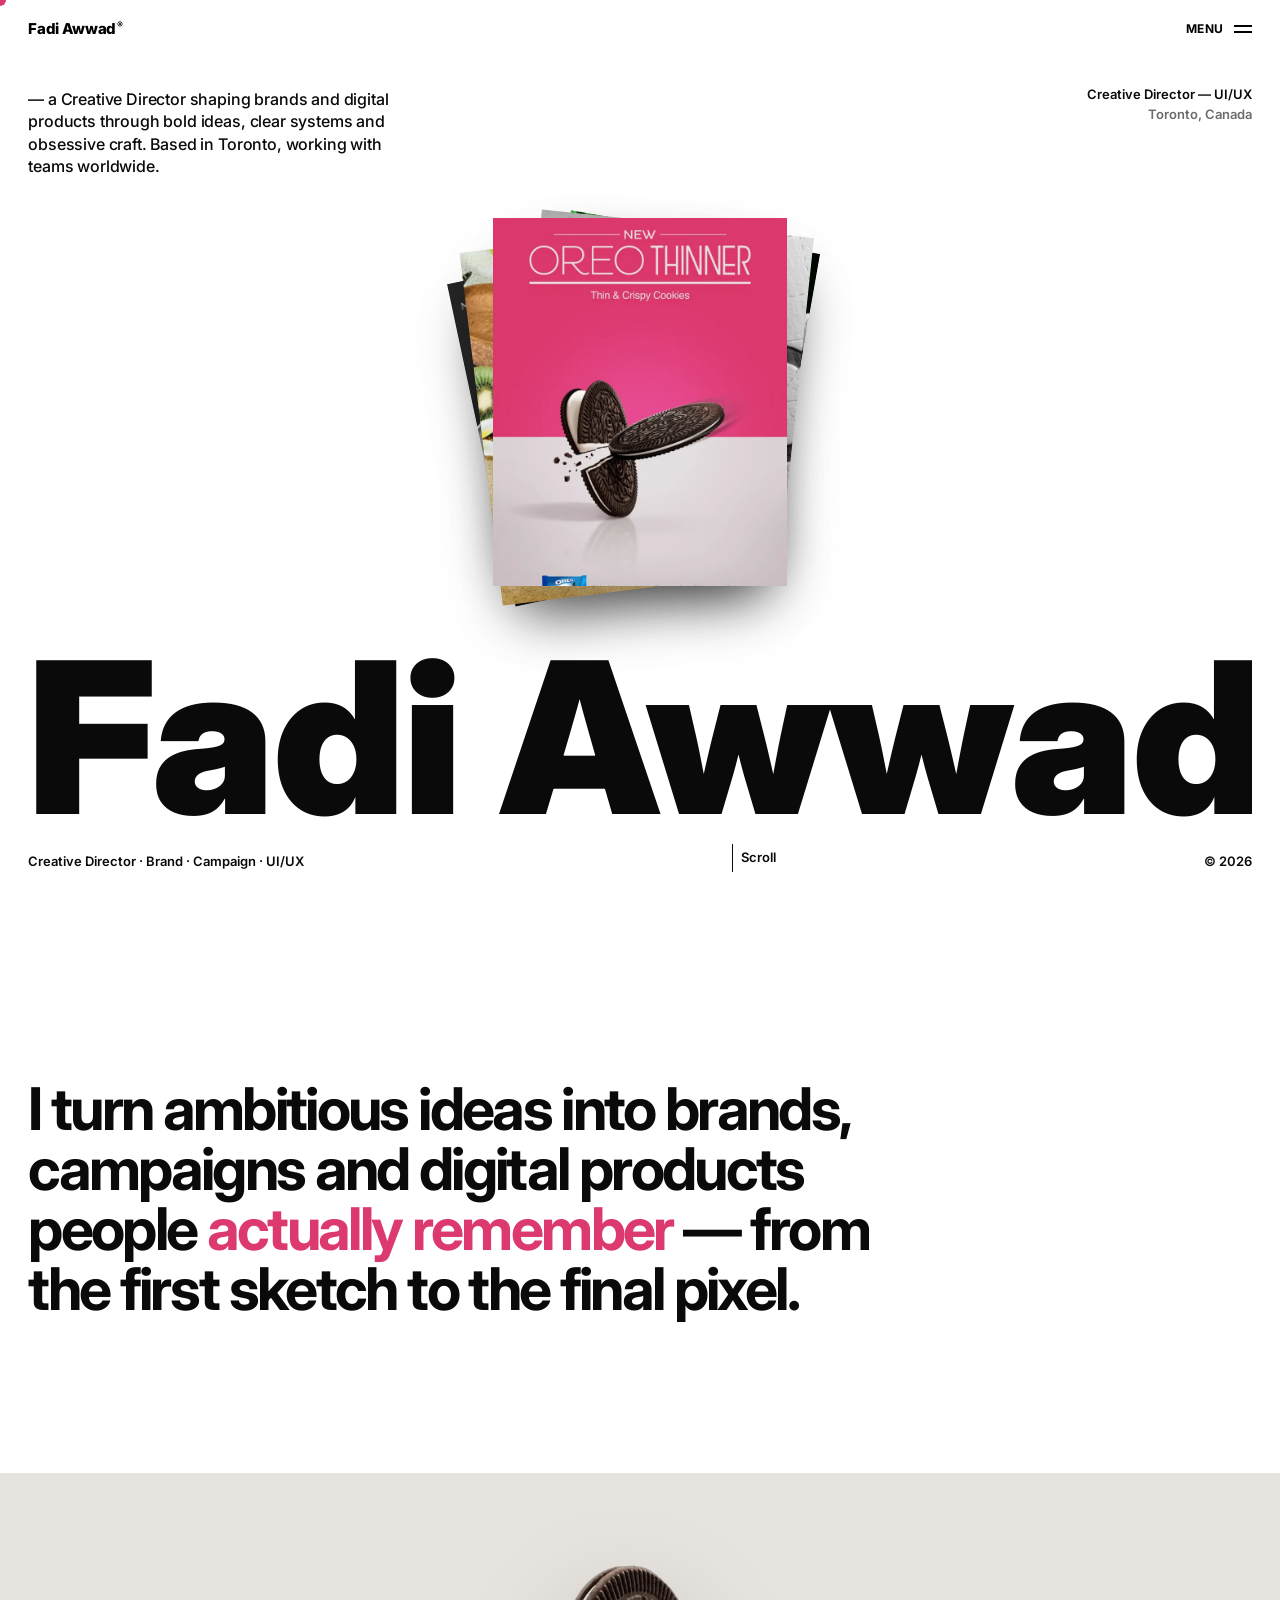
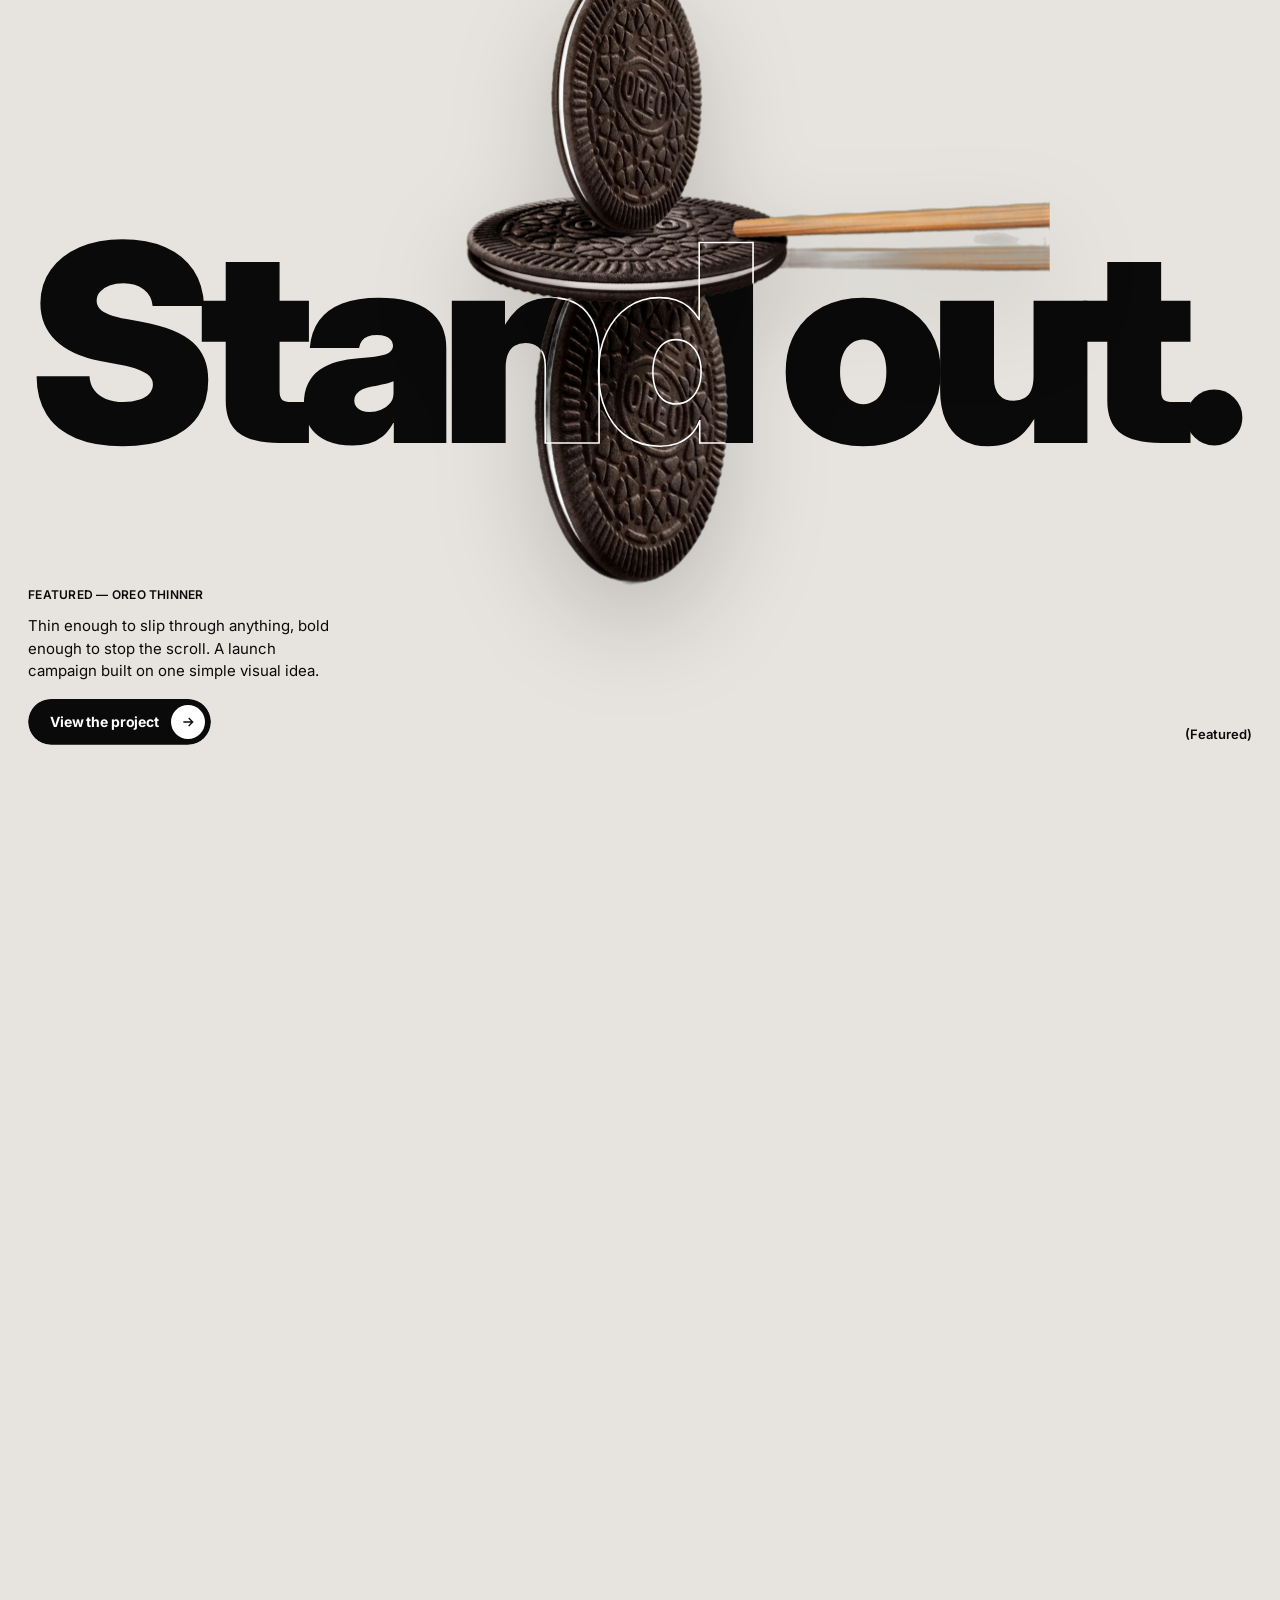
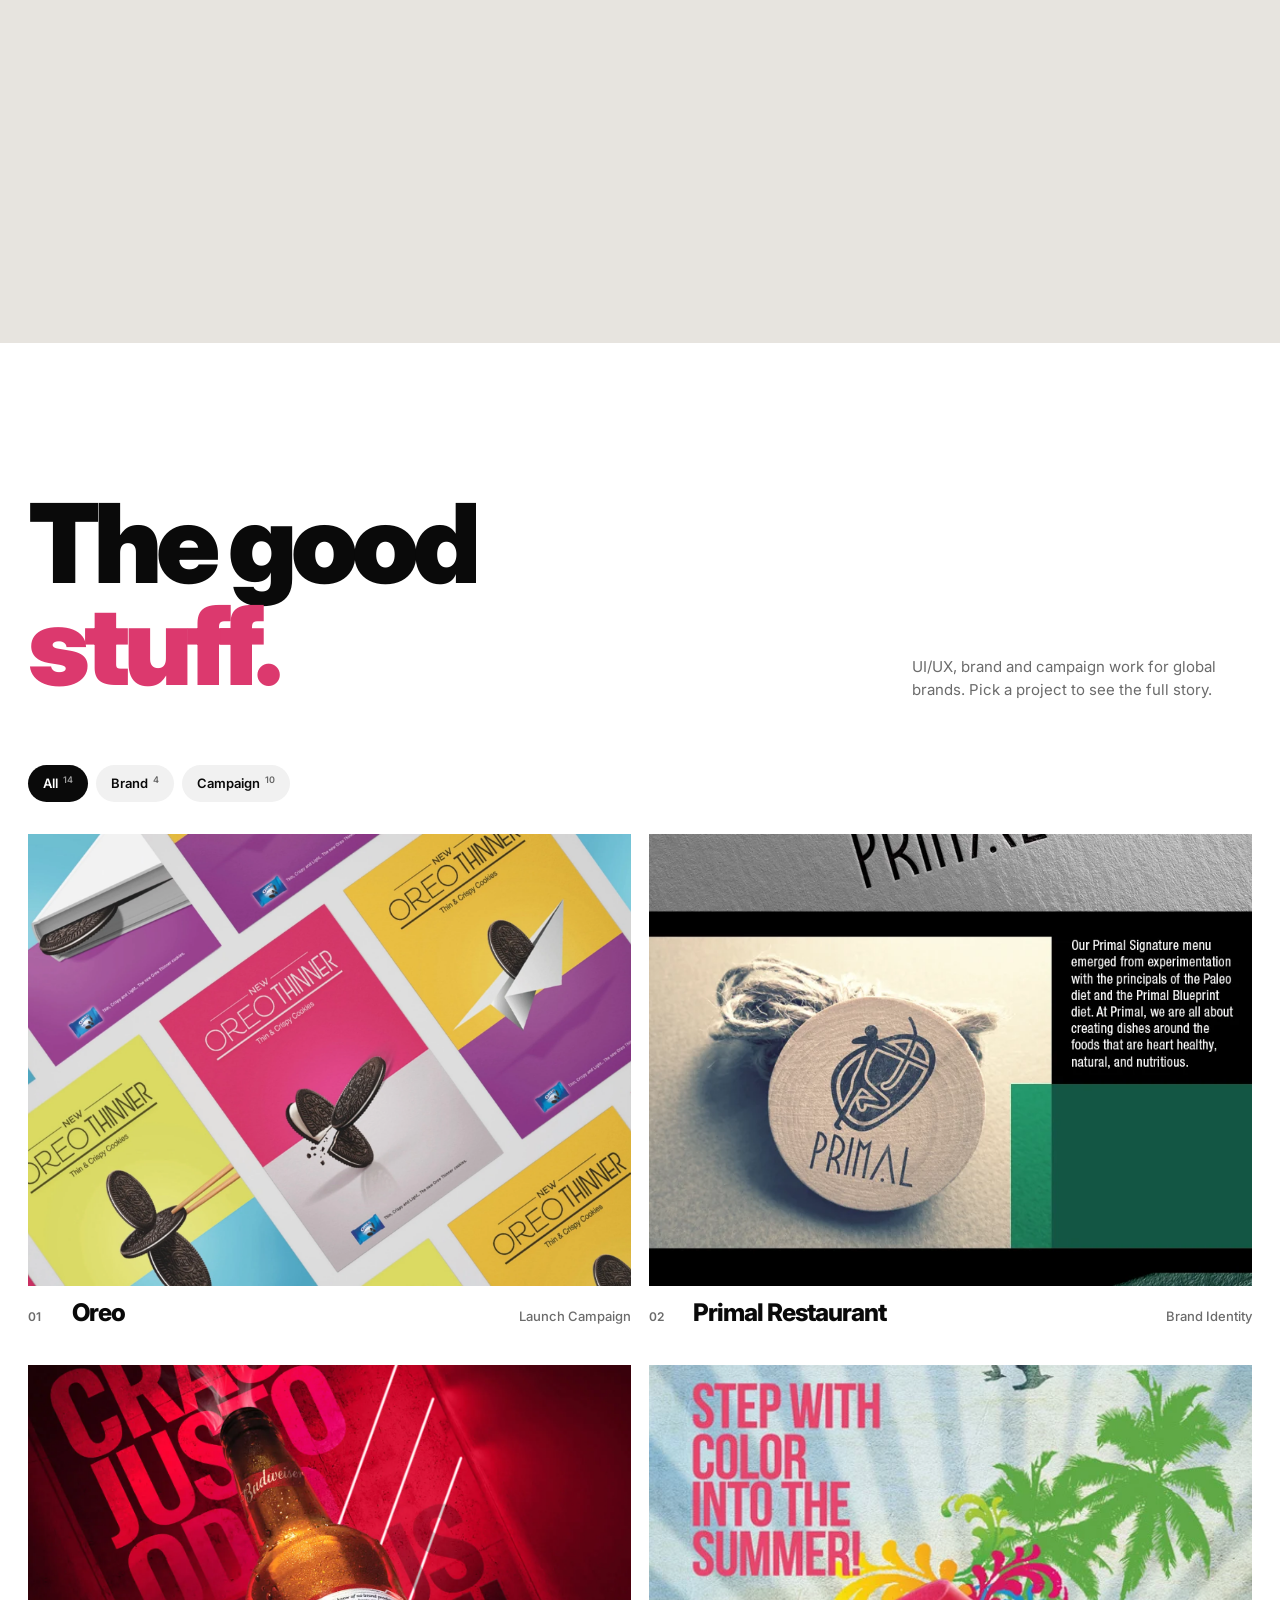
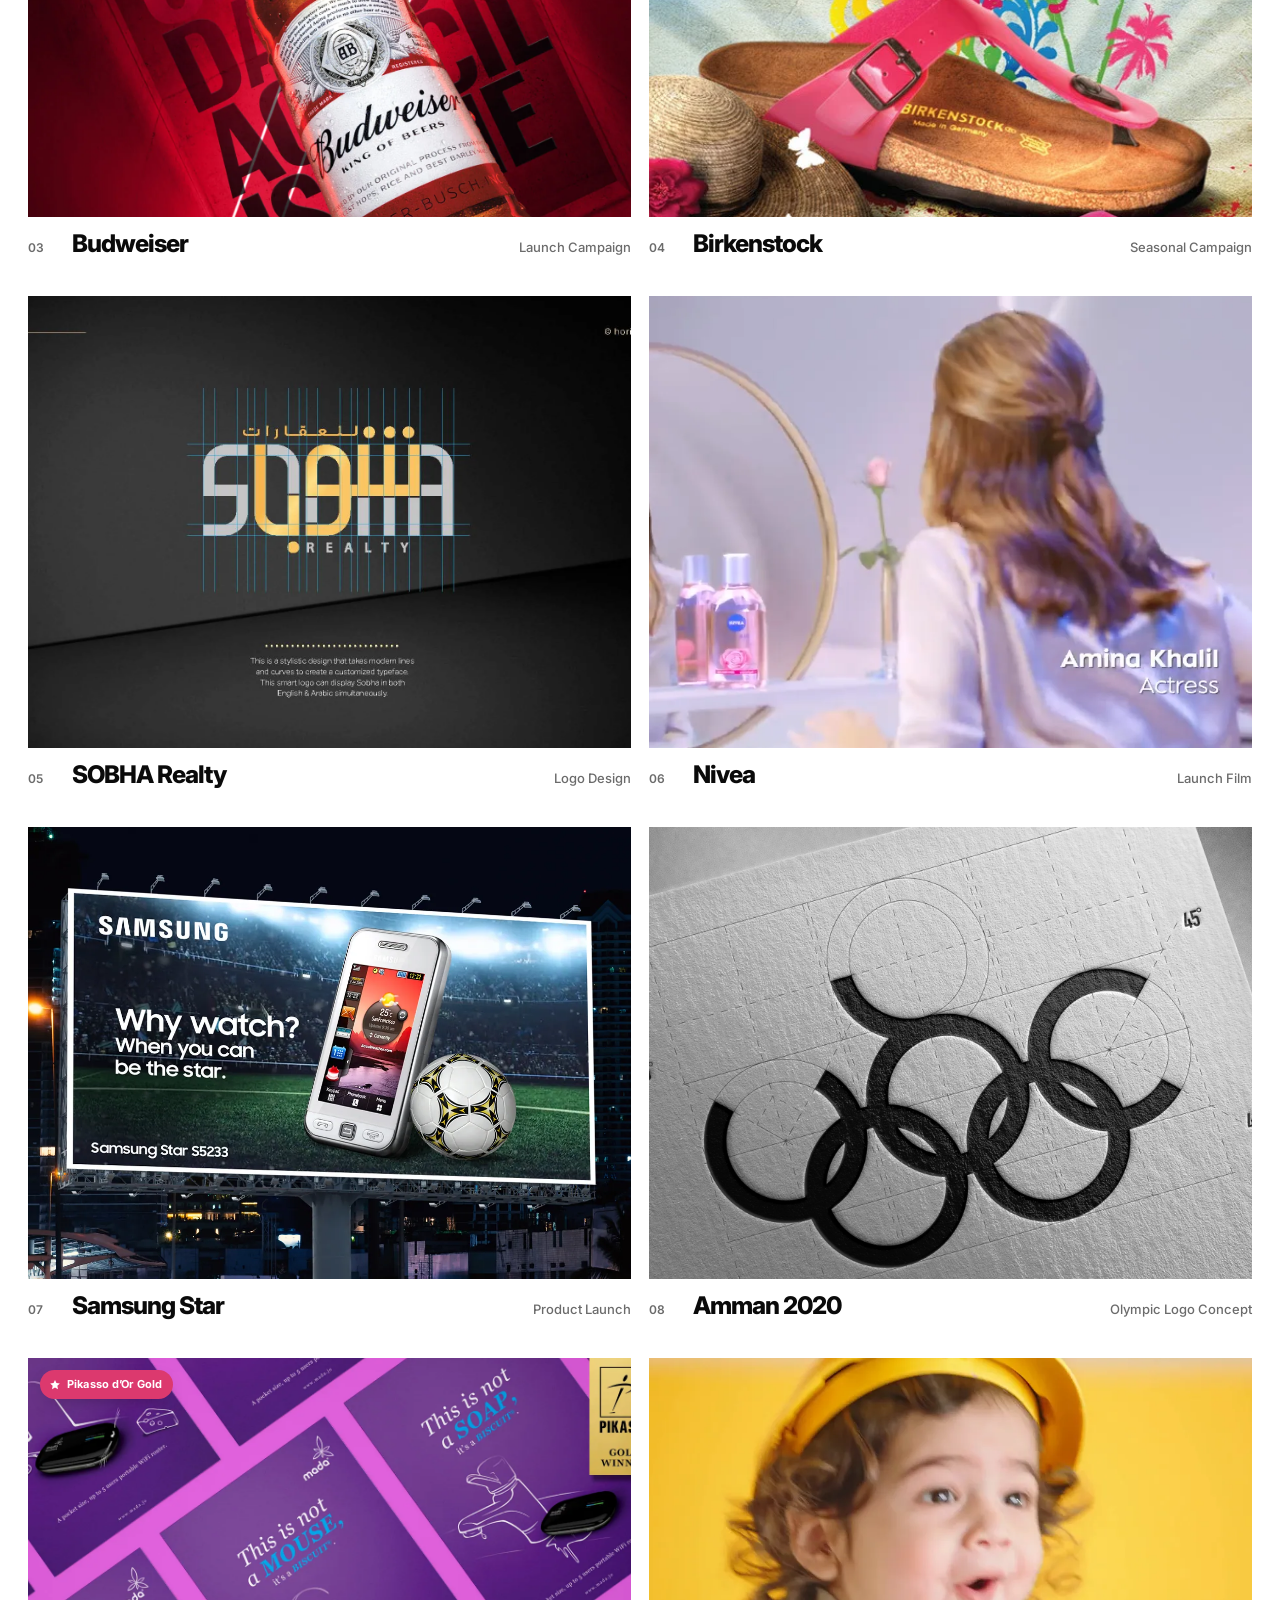
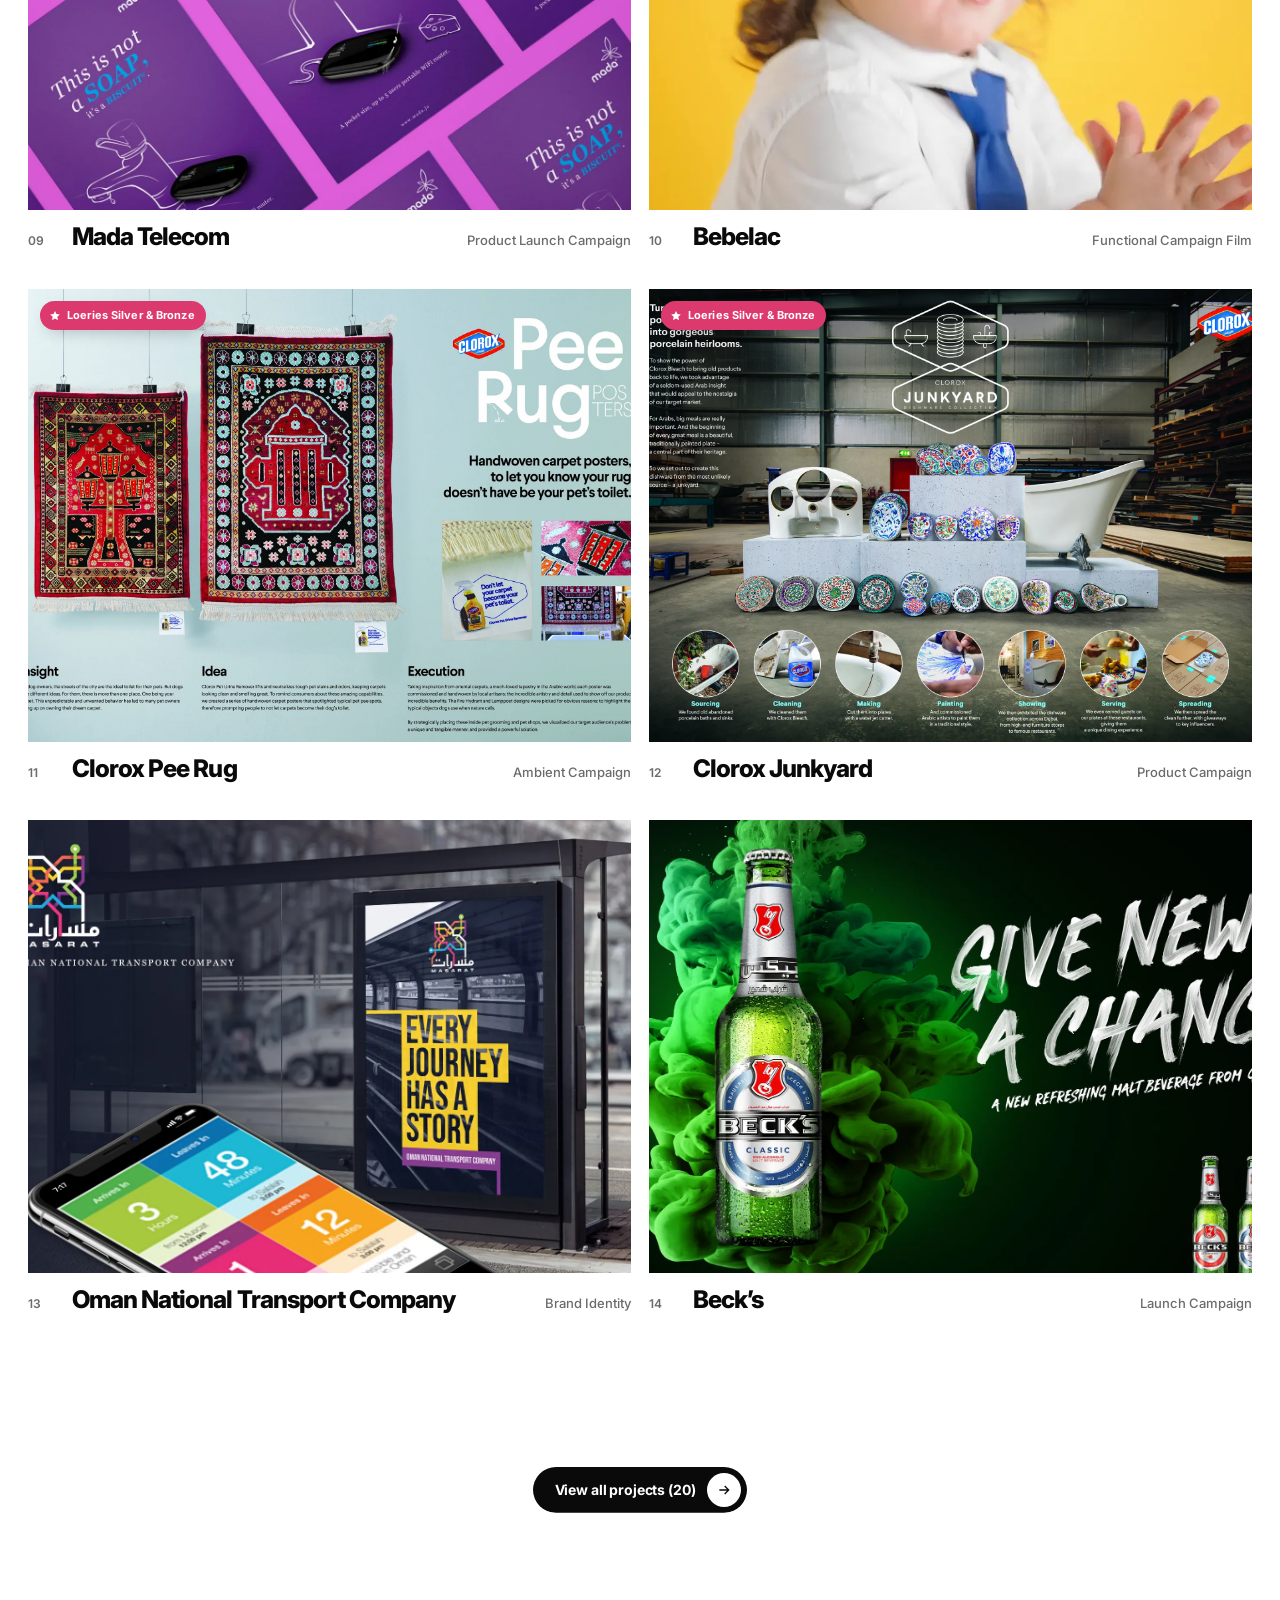
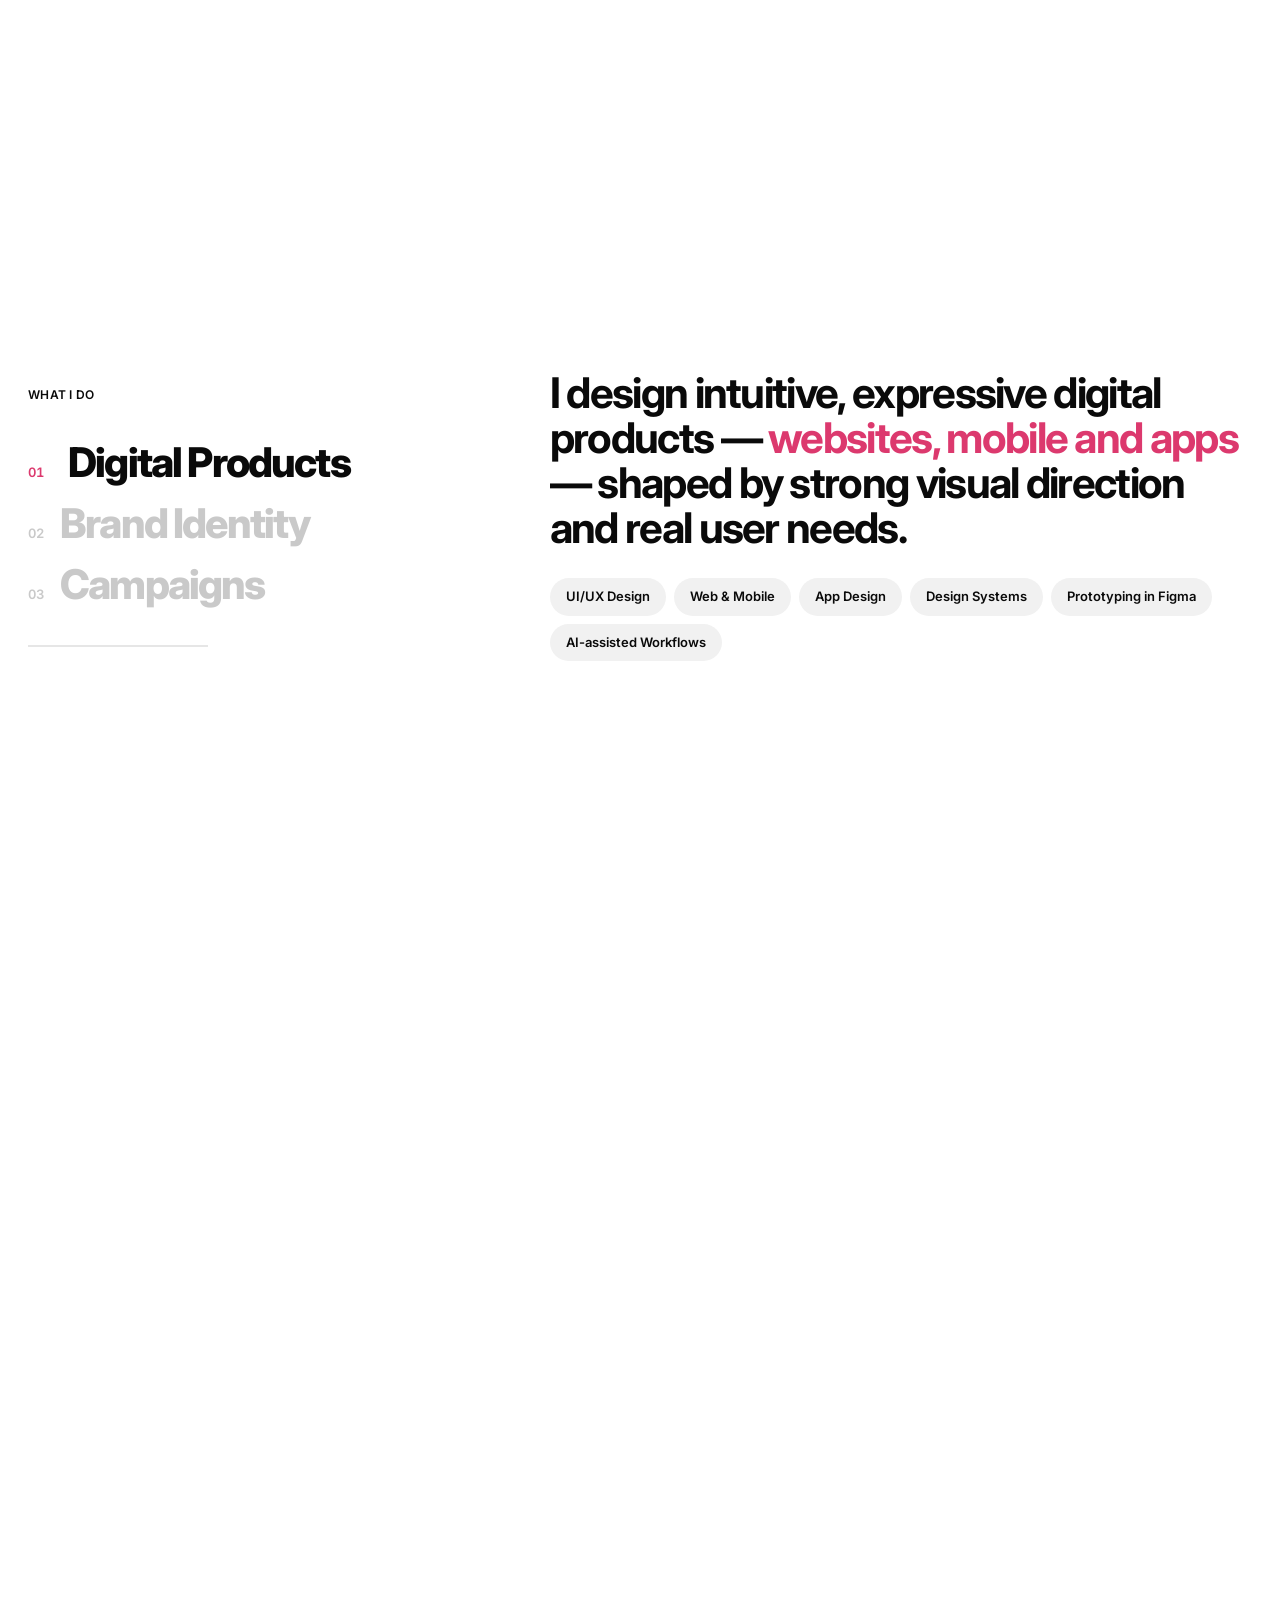
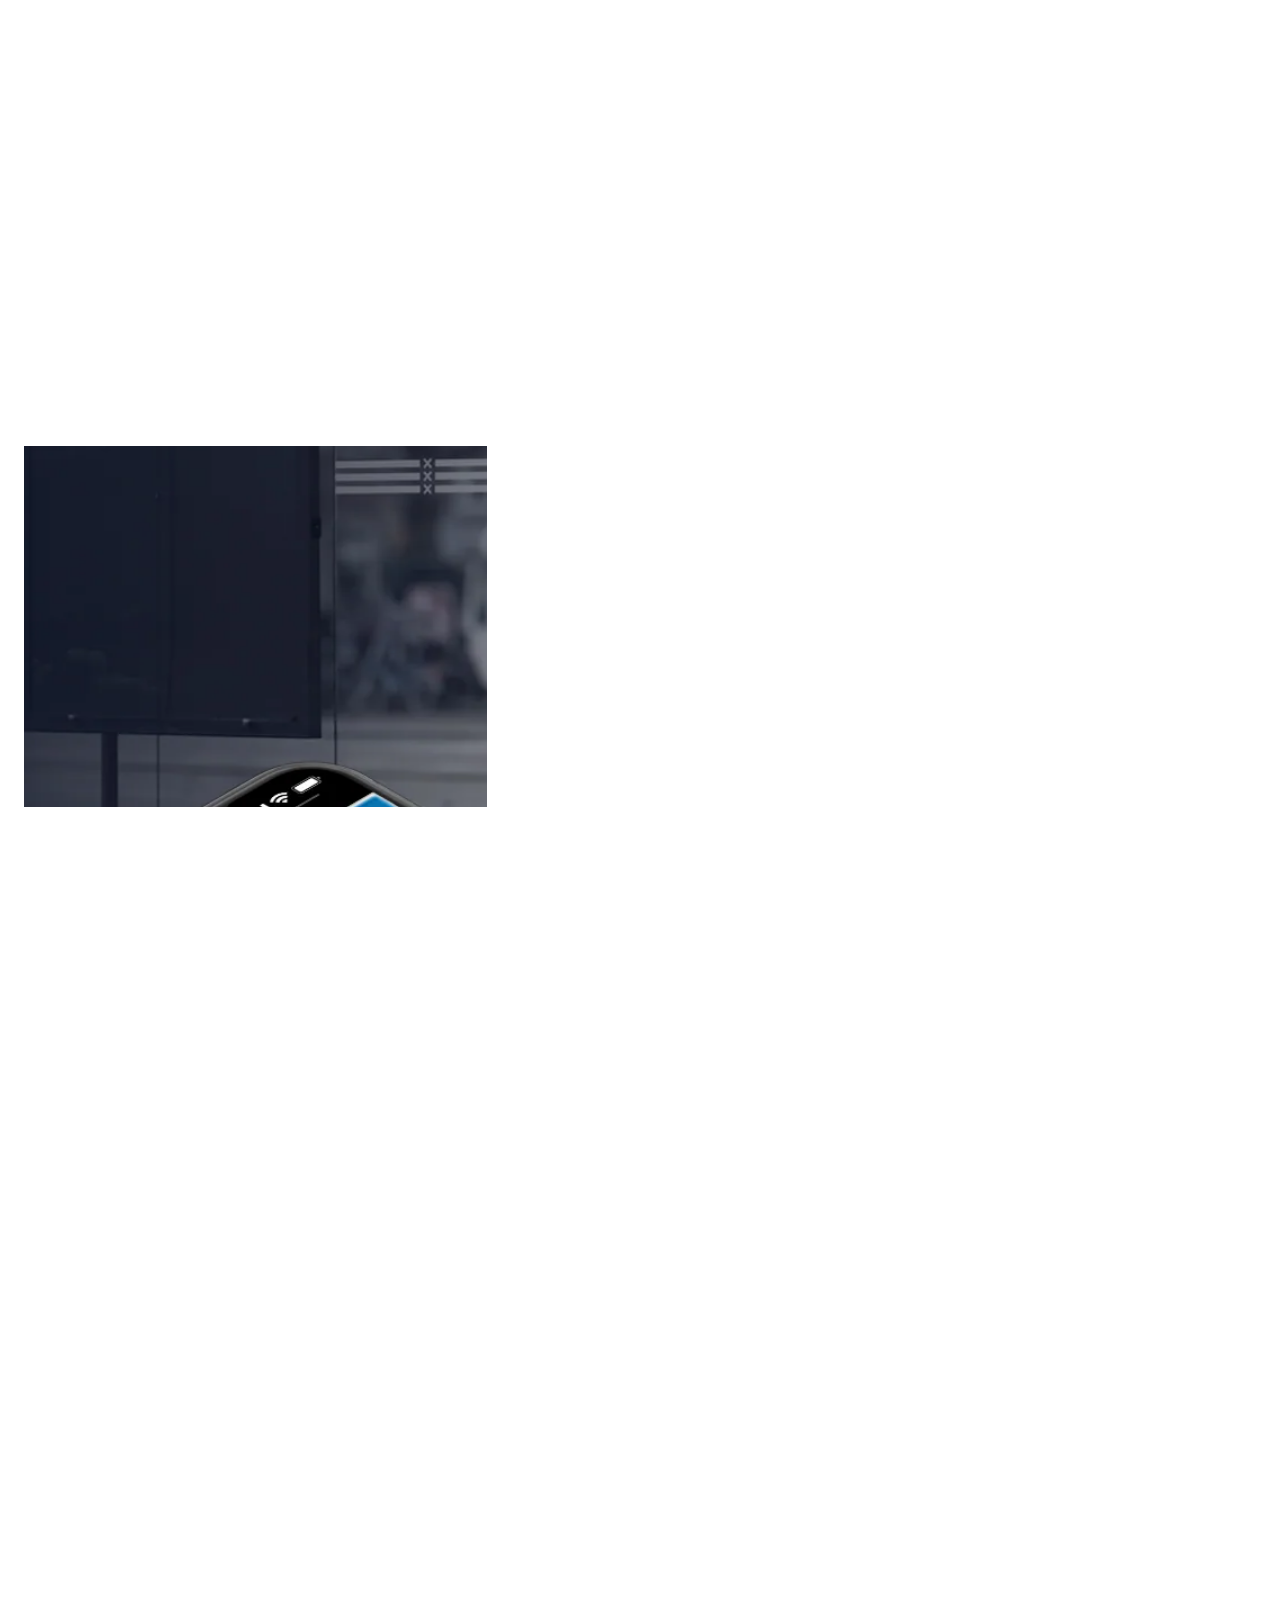
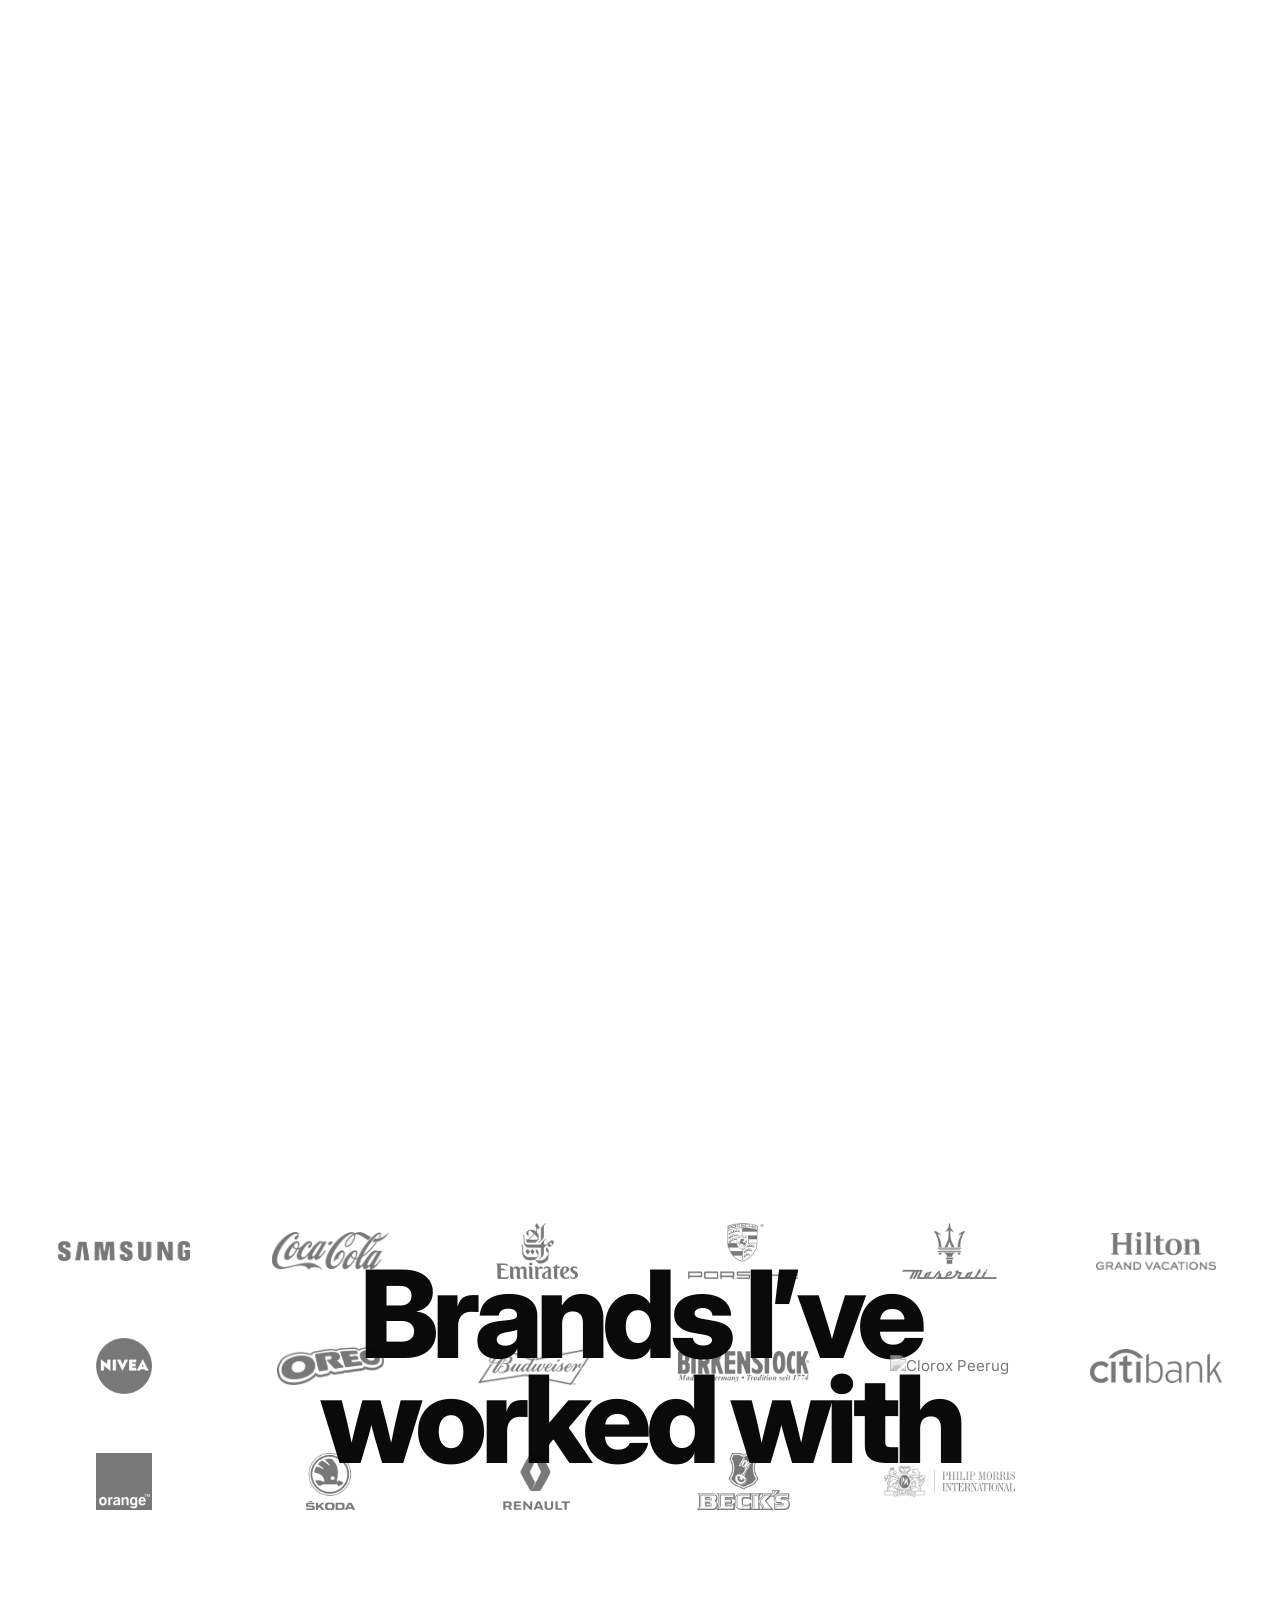
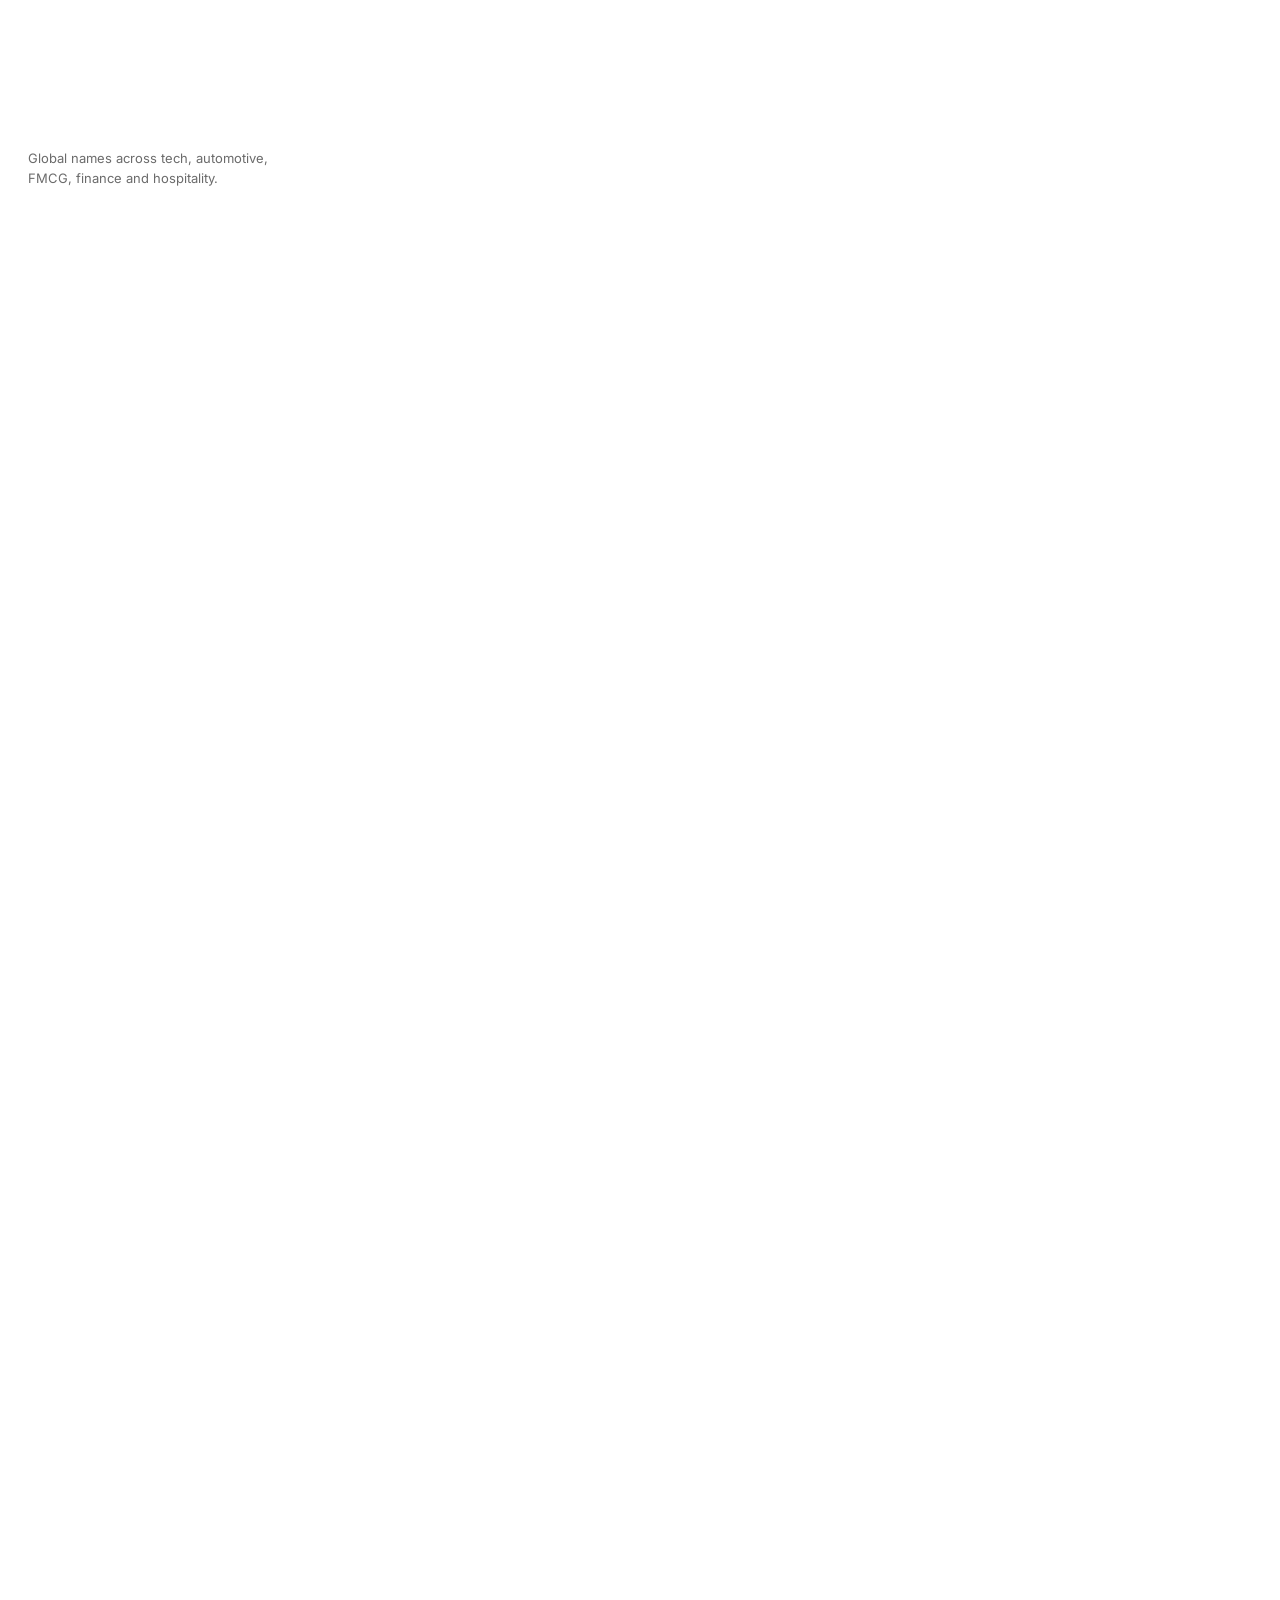
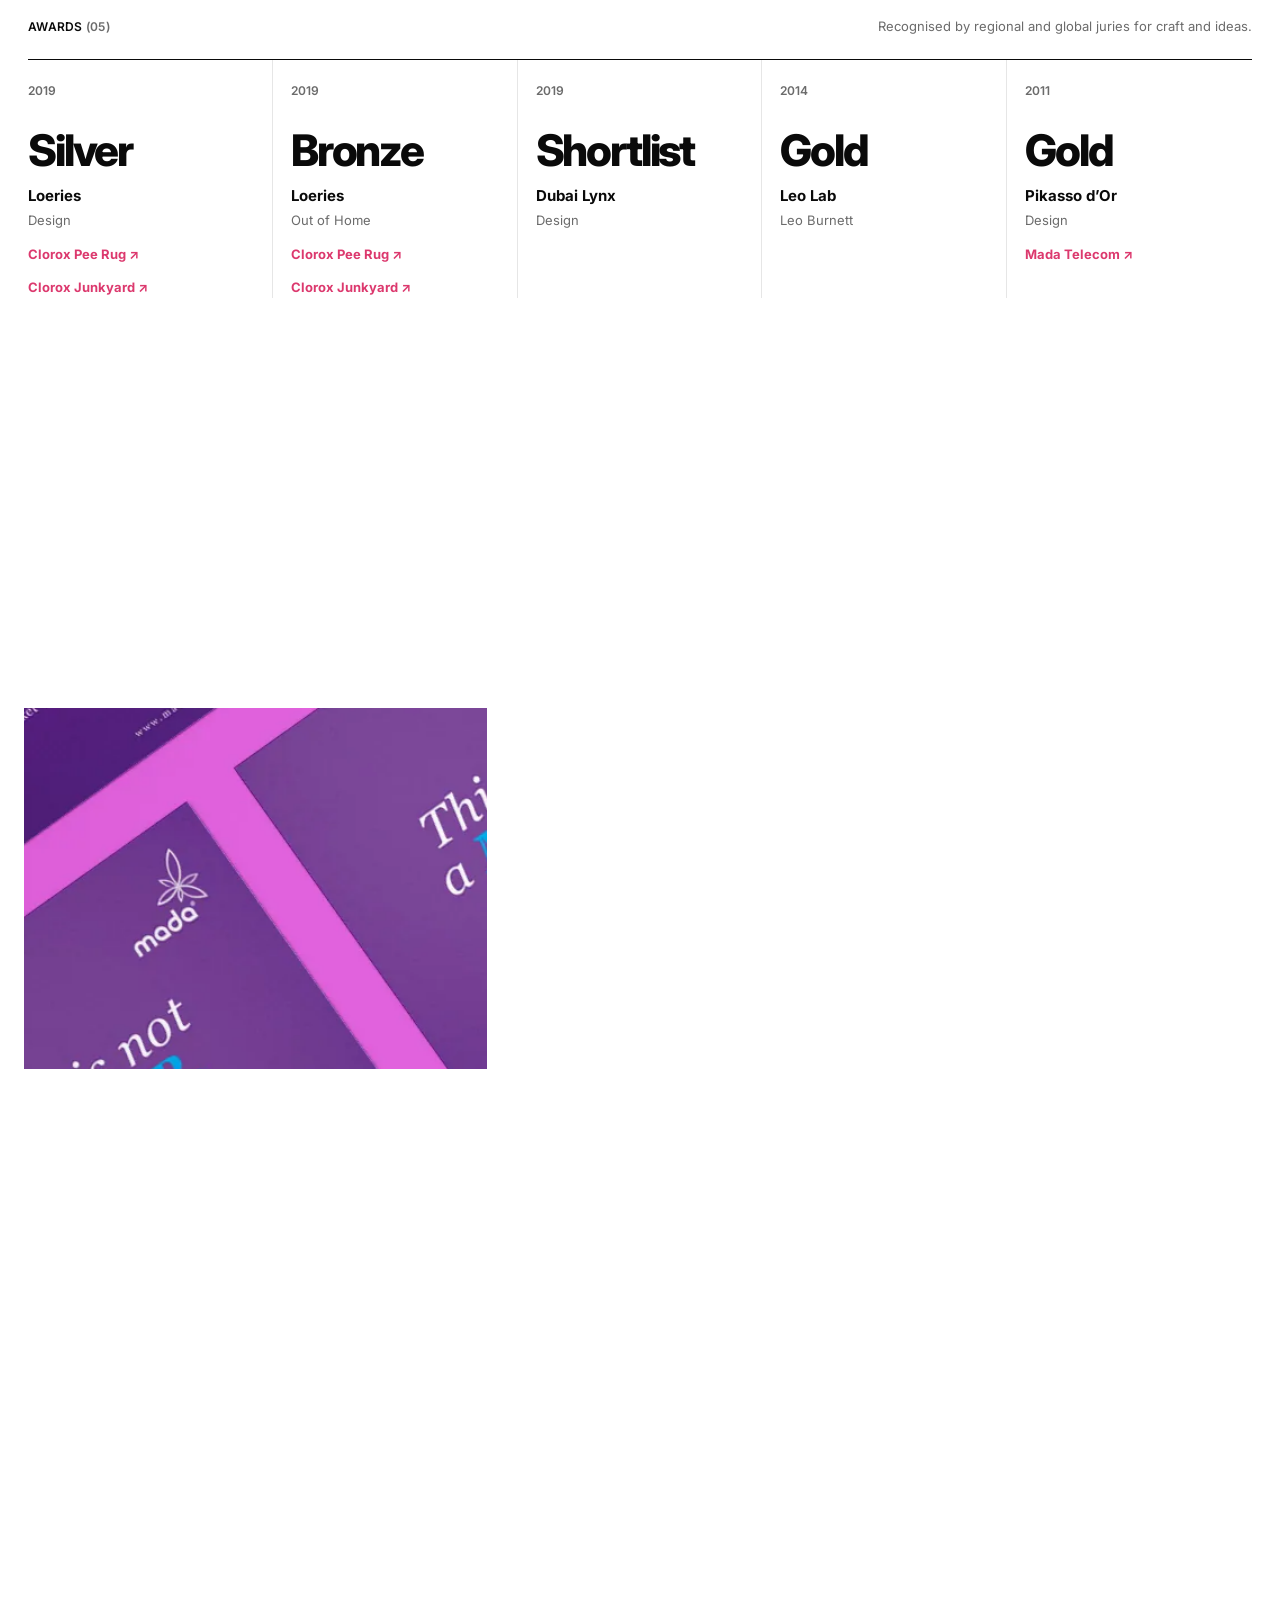
==== index.html @ 91a25bd0 "The good stuff: Masarat (as Oman National Transport Company) replaces 3D & Retail Co-Authored-By: Cl" ====
<!DOCTYPE html>
<html lang="en">
<head>
<meta charset="utf-8">
<meta name="viewport" content="width=device-width, initial-scale=1">
<title>Fadi Awwad — Creative Director · UI/UX · Toronto</title>
<meta name="description" content="Fadi Awwad is a Toronto-based Creative Director with 17+ years across brand, campaign and UI/UX design for multinational clients.">
<meta property="og:title" content="Fadi Awwad — Creative Director">
<meta property="og:description" content="Brand, campaign and UI/UX design. 17+ years. Toronto · Dubai · Amman.">
<meta property="og:type" content="website">
<meta property="og:url" content="https://fadiawwad.com/">
<meta property="og:image" content="https://fadiawwad.com/media/og.jpg">
<meta name="theme-color" content="#0a0a0a">
<link rel="icon" href="favicon-32.png" sizes="32x32" type="image/png">
<link rel="icon" href="favicon.png" sizes="192x192" type="image/png">
<link rel="apple-touch-icon" href="apple-touch-icon.png">
<link rel="preconnect" href="https://fonts.googleapis.com">
<link rel="preconnect" href="https://fonts.gstatic.com" crossorigin>
<link href="https://fonts.googleapis.com/css2?family=Inter:opsz,wght@14..32,400..900&display=swap" rel="stylesheet">
<link rel="stylesheet" href="css/style.css?v=1794649567">
</head>
<body>
<div class="intro" aria-hidden="true"><div class="intro__name"><span>Fadi Awwad</span></div><div class="intro__count">000</div></div>
<div class="cursor" aria-hidden="true"><span class="cursor__label"></span></div>

<header class="header">
  <a href="#top" class="logo">Fadi Awwad<sup>®</sup></a>
  <button class="menu-btn" aria-expanded="false" aria-controls="menu"><span class="menu-btn__text">Menu</span><span class="menu-btn__icon"></span></button>
</header>

<div class="menu" id="menu" data-dark>
  <nav aria-label="Main">
    <a href="#work"><span>Work</span></a>
    <a href="work.html"><span>All projects</span></a>
    <a href="#awards"><span>Awards</span></a>
    <a href="#contact"><span>Contact</span></a>
  </nav>
  <div class="menu__foot"><span>fadinawwad@gmail.com</span><span>Toronto, Canada</span></div>
</div>

<main id="top">
  <section class="hero">
    <p class="hero__intro">— a Creative Director shaping brands and digital products through bold ideas, clear systems and obsessive craft. Based in Toronto, working with teams worldwide.</p>
    <p class="hero__meta">Creative Director — UI/UX<br><span class="muted">Toronto, Canada</span></p>
    <div class="stack" data-cursor="view" data-cursor-text="Work"><div class="stack__card"><img src="media/hero/midtown-01.webp" alt="" ></div><div class="stack__card"><img src="media/hero/becks-01.webp" alt="" ></div><div class="stack__card"><img src="media/hero/oreo-01.webp" alt="" loading="lazy"></div><div class="stack__card"><img src="media/hero/birkenstock.webp" alt="" loading="lazy"></div><div class="stack__card"><img src="media/hero/amman-01.webp" alt="" loading="lazy"></div></div>
    <h1 class="hero__name display"><span class="line"><span data-fit="1">Fadi Awwad</span></span></h1>
    <div class="hero__foot"><span>Creative Director · Brand · Campaign · UI/UX</span><span class="scroll-hint"><i></i>Scroll</span><span>© 2026</span></div>
  </section>

  <section class="statement">
    <p class="statement__text" data-accent="actually remember">I turn ambitious ideas into brands, campaigns and digital products people actually remember — from the first sketch to the final pixel.</p>
  </section>


  <section class="ol" aria-label="Oreo Thinner highlight">
    <div class="ol__sticky">
      <div class="ol__text ol__solid" aria-hidden="true"><span class="ol__word">Stand out.</span></div>
      <img class="ol__subject" src="media/oreo/oreo-cutout.webp" alt="Oreo Thinner cookies balanced on chopsticks">
      <div class="ol__mask" aria-hidden="true"><div class="ol__inner"><div class="ol__text ol__stroke"><span class="ol__word">Stand out.</span></div></div></div>
      <div class="ol__copy">
        <span class="eyebrow">Featured — Oreo Thinner</span>
        <p>Thin enough to slip through anything, bold enough to stop the scroll. A launch campaign built on one simple visual idea.</p>
        <button class="fx" data-open="oreo"><span class="fx__bg"></span><span class="fx__txt">View the project</span><span class="fx__ic"><svg viewBox="0 0 24 24" fill="none" stroke="currentColor" stroke-width="2"><path d="M5 12h14M13 6l6 6-6 6"/></svg></span></button>
      </div>
      <span class="ol__index">(Featured)</span>
    </div>
  </section>

  <section class="work" id="work">
    <div class="work__head">
      <h2 class="kern-title"><span class="reveal"><span>The good</span></span><span class="reveal"><span class="acc">stuff.</span></span></h2>
      <p class="muted">UI/UX, brand and campaign work for global brands. Pick a project to see the full story.</p>
    </div>
    <div class="work__filters" role="group" aria-label="Filter projects">
      <button class="chip is-on" data-filter="all">All <sup>14</sup></button>
      
      <button class="chip" data-filter="brand">Brand <sup>4</sup></button>
      <button class="chip" data-filter="campaign">Campaign <sup>10</sup></button>
    </div>
    <div class="cards">
      <button class="card card--big fade" data-open="oreo" data-cat="campaign" data-cursor="view" data-cursor-text="View" aria-label="Open Oreo">
        <span class="card__media"><img src="media/oreo/oreo-09.webp" alt="Oreo — cover" width="2000" height="1334" loading="lazy"></span>
        <span class="card__info">
          <span class="card__num">01</span>
          <span class="card__title">Oreo</span>
          <span class="card__type">Launch Campaign</span>
        </span>
      </button>
      <button class="card card--small fade" data-open="primal" data-cat="brand" data-cursor="view" data-cursor-text="View" aria-label="Open Primal Restaurant">
        <span class="card__media"><img src="media/primal/primal-01.webp" alt="Primal Restaurant — cover" width="800" height="1625" loading="lazy"></span>
        <span class="card__info">
          <span class="card__num">02</span>
          <span class="card__title">Primal Restaurant</span>
          <span class="card__type">Brand Identity</span>
        </span>
      </button>
      <button class="card card--small fade" data-open="budweiser" data-cat="campaign" data-cursor="view" data-cursor-text="View" aria-label="Open Budweiser">
        <span class="card__media"><img src="media/budweiser/budweiser-03.webp" alt="Budweiser — cover" width="1476" height="2067" loading="lazy"></span>
        <span class="card__info">
          <span class="card__num">03</span>
          <span class="card__title">Budweiser</span>
          <span class="card__type">Launch Campaign</span>
        </span>
      </button>
      <button class="card card--big fade" data-open="birkenstock" data-cat="campaign" data-cursor="view" data-cursor-text="View" aria-label="Open Birkenstock">
        <span class="card__media"><img src="media/birkenstock/birkenstock-03.webp" alt="Birkenstock — cover" width="600" height="796" loading="lazy" style="object-position:50% 12%"></span>
        <span class="card__info">
          <span class="card__num">04</span>
          <span class="card__title">Birkenstock</span>
          <span class="card__type">Seasonal Campaign</span>
        </span>
      </button>
      <button class="card card--big fade" data-open="sobha" data-cat="brand" data-cursor="view" data-cursor-text="View" aria-label="Open SOBHA Realty">
        <span class="card__media"><img src="media/sobha/sobha-04.webp" alt="SOBHA Realty — cover" width="1920" height="1080" loading="lazy"></span>
        <span class="card__info">
          <span class="card__num">05</span>
          <span class="card__title">SOBHA Realty</span>
          <span class="card__type">Logo Design</span>
        </span>
      </button>
      <button class="card card--small fade" data-open="nivea" data-cat="campaign" data-cursor="view" data-cursor-text="View" aria-label="Open Nivea">
        <span class="card__media"><video data-auto muted loop playsinline preload="none" data-src="media/nivea/nivea-loop.mp4" poster="media/nivea/nivea-loop.webp" width="1280" height="720" aria-label="Nivea — film" style="object-position:100% 50%"></video></span>
        <span class="card__info">
          <span class="card__num">06</span>
          <span class="card__title">Nivea</span>
          <span class="card__type">Launch Film</span>
        </span>
      </button>
      <button class="card card--small fade" data-open="samsung" data-cat="campaign" data-cursor="view" data-cursor-text="View" aria-label="Open Samsung Star">
        <span class="card__media"><img src="media/samsung/samsung-04.webp" alt="Samsung Star — cover" width="1500" height="927" loading="lazy"></span>
        <span class="card__info">
          <span class="card__num">07</span>
          <span class="card__title">Samsung Star</span>
          <span class="card__type">Product Launch</span>
        </span>
      </button>
      <button class="card card--big fade" data-open="amman" data-cat="brand" data-cursor="view" data-cursor-text="View" aria-label="Open Amman 2020">
        <span class="card__media"><img src="media/amman/amman-01.webp" alt="Amman 2020 — cover" width="2000" height="1280" loading="lazy"></span>
        <span class="card__info">
          <span class="card__num">08</span>
          <span class="card__title">Amman 2020</span>
          <span class="card__type">Olympic Logo Concept</span>
        </span>
      </button>
      <button class="card card--big fade" data-open="mada" data-cat="campaign" data-cursor="view" data-cursor-text="View" aria-label="Open Mada Telecom">
        <span class="card__media"><img src="media/mada/mada-01.webp" alt="Mada Telecom — cover" width="1500" height="1000" loading="lazy"><span class="card__award"><svg viewBox="0 0 24 24" fill="currentColor" aria-hidden="true"><path d="M12 2l2.9 6.2 6.8.8-5 4.6 1.3 6.7L12 17l-6 3.3 1.3-6.7-5-4.6 6.8-.8z"/></svg>Pikasso d’Or Gold</span></span>
        <span class="card__info">
          <span class="card__num">09</span>
          <span class="card__title">Mada Telecom</span>
          <span class="card__type">Product Launch Campaign</span>
        </span>
      </button>
      <button class="card card--small fade" data-open="bebelac" data-cat="campaign" data-cursor="view" data-cursor-text="View" aria-label="Open Bebelac">
        <span class="card__media"><video data-auto muted loop playsinline preload="none" data-src="media/bebelac/bebelac-loop.mp4" poster="media/bebelac/bebelac-loop.webp" width="1280" height="720" aria-label="Bebelac — film"></video></span>
        <span class="card__info">
          <span class="card__num">10</span>
          <span class="card__title">Bebelac</span>
          <span class="card__type">Functional Campaign Film</span>
        </span>
      </button>
      <button class="card card--small fade" data-open="clorox-peerug" data-cat="campaign" data-cursor="view" data-cursor-text="View" aria-label="Open Clorox Pee Rug">
        <span class="card__media"><img src="media/clorox/clorox-01.webp" alt="Clorox Pee Rug — cover" width="2000" height="1414" loading="lazy"><span class="card__award"><svg viewBox="0 0 24 24" fill="currentColor" aria-hidden="true"><path d="M12 2l2.9 6.2 6.8.8-5 4.6 1.3 6.7L12 17l-6 3.3 1.3-6.7-5-4.6 6.8-.8z"/></svg>Loeries Silver &amp; Bronze</span></span>
        <span class="card__info">
          <span class="card__num">11</span>
          <span class="card__title">Clorox Pee Rug</span>
          <span class="card__type">Ambient Campaign</span>
        </span>
      </button>
      <button class="card card--big fade" data-open="clorox-junkyard" data-cat="campaign" data-cursor="view" data-cursor-text="View" aria-label="Open Clorox Junkyard">
        <span class="card__media"><img src="media/clorox/clorox-02.webp" alt="Clorox Junkyard — cover" width="2000" height="1414" loading="lazy"><span class="card__award"><svg viewBox="0 0 24 24" fill="currentColor" aria-hidden="true"><path d="M12 2l2.9 6.2 6.8.8-5 4.6 1.3 6.7L12 17l-6 3.3 1.3-6.7-5-4.6 6.8-.8z"/></svg>Loeries Silver &amp; Bronze</span></span>
        <span class="card__info">
          <span class="card__num">12</span>
          <span class="card__title">Clorox Junkyard</span>
          <span class="card__type">Product Campaign</span>
        </span>
      </button>
      <button class="card card--big fade" data-open="masarat" data-cat="brand" data-cursor="view" data-cursor-text="View" aria-label="Open Oman National Transport Company">
        <span class="card__media"><img src="media/masarat/masarat-01.webp" alt="Oman National Transport Company — cover" width="1500" height="1000" loading="lazy"></span>
        <span class="card__info">
          <span class="card__num">13</span>
          <span class="card__title">Oman National Transport Company</span>
          <span class="card__type">Brand Identity</span>
        </span>
      </button>
      <button class="card card--small fade" data-open="becks" data-cat="campaign" data-cursor="view" data-cursor-text="View" aria-label="Open Beck’s">
        <span class="card__media"><img src="media/becks/becks-01.webp" alt="Beck’s — cover" width="2000" height="1125" loading="lazy"></span>
        <span class="card__info">
          <span class="card__num">14</span>
          <span class="card__title">Beck’s</span>
          <span class="card__type">Launch Campaign</span>
        </span>
      </button>
    </div>
    <div class="work__more"><a class="fx" href="work.html"><span class="fx__bg"></span><span class="fx__txt">View all projects (20)</span><span class="fx__ic"><svg viewBox="0 0 24 24" fill="none" stroke="currentColor" stroke-width="2"><path d="M5 12h14M13 6l6 6-6 6"/></svg></span></a></div>
  </section>


  <section class="caps2" id="services" aria-label="What I do">
    <div class="caps2__sticky">
      <div class="caps2__left">
        <h2 class="eyebrow">What I do</h2>
        <ol class="caps2__list"><li><button class="caps2__item is-on" data-i="0"><span class="caps2__n">01</span><span class="caps2__t">Digital Products</span></button></li><li><button class="caps2__item" data-i="1"><span class="caps2__n">02</span><span class="caps2__t">Brand Identity</span></button></li><li><button class="caps2__item" data-i="2"><span class="caps2__n">03</span><span class="caps2__t">Campaigns</span></button></li></ol>
        <div class="caps2__progress"><i></i></div>
      </div>
      <div class="caps2__right"><div class="caps2__panel is-on" data-i="0"><span class="caps2__mt">01 — Digital Products</span><p class="caps2__text">I design intuitive, expressive digital products — <span class="acc">websites, mobile and apps</span> — shaped by strong visual direction and real user needs.</p><ul class="pills"><li>UI/UX Design</li><li>Web &amp; Mobile</li><li>App Design</li><li>Design Systems</li><li>Prototyping in Figma</li><li>AI-assisted Workflows</li></ul></div><div class="caps2__panel" data-i="1"><span class="caps2__mt">02 — Brand Identity</span><p class="caps2__text">I build identity systems that give brands <span class="acc">clarity and distinction</span> — thoughtful visuals with structure that lasts.</p><ul class="pills"><li>Brand Identity</li><li>Logo &amp; Mark</li><li>Typography &amp; Colour</li><li>Guidelines</li></ul></div><div class="caps2__panel" data-i="2"><span class="caps2__mt">03 — Campaigns</span><p class="caps2__text">I lead ideas from concept to execution — campaigns and art direction that stay consistent <span class="acc">across every touchpoint</span>.</p><ul class="pills"><li>Creative Direction</li><li>Campaign Concepts</li><li>Art Direction</li><li>Print &amp; OOH</li><li>Social &amp; Motion</li></ul></div></div>
      <div class="caps2__dots" aria-hidden="true"><i></i><i></i><i></i></div>
    </div>
  </section>





  <section class="expand" aria-label="Featured image">
    <div class="expand__sticky">
      <div class="expand__img"><img src="media/masarat/masarat-01.webp" alt="Masarat bus shelter and app" loading="lazy"></div>
      <div class="expand__copy" data-dark>
        <span class="eyebrow">Brand — Masarat</span>
        <p class="expand__title display">Every journey<br>has a story.</p>
        <button class="fx fx--light" data-open="masarat"><span class="fx__bg"></span><span class="fx__txt">View the project</span><span class="fx__ic"><svg viewBox="0 0 24 24" fill="none" stroke="currentColor" stroke-width="2"><path d="M5 12h14M13 6l6 6-6 6"/></svg></span></button>
      </div>
    </div>
  </section>


  <section class="brands" aria-label="Clients">
    <div class="brands__sticky">
      <h2 class="brands__title display">Brands I’ve<br>worked with</h2>
      <ul class="brands__grid"><li class="logo-cell"><img src="media/clients/samsung.webp" alt="Samsung" class="" loading="lazy"></li><li class="logo-cell"><img src="media/clients/coca-cola.webp" alt="Coca Cola" class="" loading="lazy"></li><li class="logo-cell"><img src="media/clients/emirates.webp" alt="Emirates" class="tall" loading="lazy"></li><li class="logo-cell"><img src="media/clients/porsche.webp" alt="Porsche" class="tall" loading="lazy"></li><li class="logo-cell"><img src="media/clients/maserati.webp" alt="Maserati" class="tall" loading="lazy"></li><li class="logo-cell"><img src="media/clients/hilton-grand-vacations.webp" alt="Hilton Grand Vacations" class="" loading="lazy"></li><li class="logo-cell"><img src="media/clients/nivea.webp" alt="Nivea" class="tall" loading="lazy"></li><li class="logo-cell"><img src="media/clients/oreo.webp" alt="Oreo" class="" loading="lazy"></li><li class="logo-cell"><img src="media/clients/budweiser.webp" alt="Budweiser" class="" loading="lazy"></li><li class="logo-cell"><img src="media/clients/birkenstock.webp" alt="Birkenstock" class="" loading="lazy"></li><li class="logo-cell"><img src="media/clients/clorox-peerug.webp" alt="Clorox Peerug" class="tall" loading="lazy"></li><li class="logo-cell"><img src="media/clients/citibank.webp" alt="Citibank" class="" loading="lazy"></li><li class="logo-cell"><img src="media/clients/orange.webp" alt="Orange" class="tall" loading="lazy"></li><li class="logo-cell"><img src="media/clients/skoda.webp" alt="Skoda" class="tall" loading="lazy"></li><li class="logo-cell"><img src="media/clients/renault.webp" alt="Renault" class="tall" loading="lazy"></li><li class="logo-cell"><img src="media/clients/becks.webp" alt="Becks" class="tall" loading="lazy"></li><li class="logo-cell"><img src="media/clients/philip-morris.webp" alt="Philip Morris" class="" loading="lazy"></li></ul>
      <p class="brands__note muted">Global names across tech, automotive, FMCG, finance and hospitality.</p>
    </div>
  </section>

  <section class="awards" id="awards">
    <div class="awards__top"><h2 class="eyebrow">Awards <span class="muted">(05)</span></h2><p class="muted">Recognised by regional and global juries for craft and ideas.</p></div>
    <ul class="aw-list"><li class="aw fade"><span class="aw__year">2019</span><span class="aw__level">Silver</span><span class="aw__name">Loeries</span><span class="aw__cat">Design</span><button class="aw__proj" data-open="clorox-peerug" data-cursor="view" data-cursor-text="View">Clorox Pee Rug ↗</button><button class="aw__proj" data-open="clorox-junkyard" data-cursor="view" data-cursor-text="View">Clorox Junkyard ↗</button></li><li class="aw fade"><span class="aw__year">2019</span><span class="aw__level">Bronze</span><span class="aw__name">Loeries</span><span class="aw__cat">Out of Home</span><button class="aw__proj" data-open="clorox-peerug" data-cursor="view" data-cursor-text="View">Clorox Pee Rug ↗</button><button class="aw__proj" data-open="clorox-junkyard" data-cursor="view" data-cursor-text="View">Clorox Junkyard ↗</button></li><li class="aw fade"><span class="aw__year">2019</span><span class="aw__level">Shortlist</span><span class="aw__name">Dubai Lynx</span><span class="aw__cat">Design</span></li><li class="aw fade"><span class="aw__year">2014</span><span class="aw__level">Gold</span><span class="aw__name">Leo Lab</span><span class="aw__cat">Leo Burnett</span></li><li class="aw fade"><span class="aw__year">2011</span><span class="aw__level">Gold</span><span class="aw__name">Pikasso d’Or</span><span class="aw__cat">Design</span><button class="aw__proj" data-open="mada" data-cursor="view" data-cursor-text="View">Mada Telecom ↗</button></li></ul>
  </section>

  <section class="expand expand--b" aria-label="Featured image">
    <div class="expand__sticky">
      <div class="expand__img"><img src="media/mada/mada-01.webp" alt="Mada Biscuit launch posters" loading="lazy"></div>
      <div class="expand__copy" data-dark>
        <span class="eyebrow">Campaign — Mada · Pikasso d’Or Gold</span>
        <p class="expand__title display">This is not<br>a mouse.</p>
        <button class="fx fx--light" data-open="mada"><span class="fx__bg"></span><span class="fx__txt">View the project</span><span class="fx__ic"><svg viewBox="0 0 24 24" fill="none" stroke="currentColor" stroke-width="2"><path d="M5 12h14M13 6l6 6-6 6"/></svg></span></button>
      </div>
    </div>
  </section>

</main>

<footer class="contact" id="contact" data-dark>
  <span class="eyebrow">Contact</span>
  <h2 class="contact__title"><span class="reveal"><span>Let’s make</span></span><span class="reveal"><span>something</span></span><span class="reveal"><span>remarkable.</span></span></h2>
  <div class="contact__actions">
    <a class="fx fx--light" href="mailto:fadinawwad@gmail.com"><span class="fx__bg"></span><span class="fx__txt">fadinawwad@gmail.com</span><span class="fx__ic"><svg viewBox="0 0 24 24" fill="none" stroke="currentColor" stroke-width="2"><path d="M5 12h14M13 6l6 6-6 6"/></svg></span></a>
    <button class="btn btn--ghost" data-copy="fadinawwad@gmail.com">Copy email</button>
    <span class="copy-note" aria-live="polite"></span>
  </div>
  <div class="contact__grid">
    <div><span>Email</span><a href="mailto:fadinawwad@gmail.com">fadinawwad@gmail.com</a></div>
    <div><span>Elsewhere</span><a href="https://ca.linkedin.com/in/fadinawwad" target="_blank" rel="noopener">LinkedIn ↗</a><br><a href="https://www.behance.net/fadiawwad" target="_blank" rel="noopener">Behance ↗</a></div>
  </div>
  <p class="footer-name display"><span class="line"><span data-fit="1">Fadi Awwad</span></span></p>
  <div class="footer-bar"><span>© 2026 Fadi Awwad. All rights reserved.</span><a href="#top" class="to-top">Back to top ↑</a></div>
</footer>

<div class="viewer" role="dialog" aria-modal="true" aria-label="Project" data-lenis-prevent hidden>
  <div class="viewer__bar">
    <span class="viewer__count"><b>01</b> / 20</span>
    <div class="viewer__nav">
      <button class="viewer__prev" aria-label="Previous project">← Prev</button>
      <button class="viewer__next" aria-label="Next project">Next →</button>
      <button class="viewer__close" aria-label="Close project">Close <span aria-hidden="true">✕</span></button>
    </div>
  </div>
  <div class="viewer__scroll">
      <article class="pv" id="project-oreo" data-index="0" hidden>
        <header class="pv__head">
          <span class="pv__kicker">01 — Oreo</span>
          <h2 class="pv__title display">Oreo</h2>
          <div class="pv__info">
            <p class="pv__lead">Thin enough to slip through anything — a launch campaign for Oreo Thinner.</p>
            <p class="pv__desc">A print and social campaign for the launch of Oreo® Thinner. The visuals play up how thin and light the new biscuit is — slipping between book pages, balancing on chopsticks, riding a paper plane — set against vibrant colours from Oreo’s secondary palette so the work stands out in busy social feeds.</p>
            <dl class="pv__meta"><div><dt>Role</dt><dd>Art Director</dd></div><div><dt>Agency</dt><dd>FCB</dd></div><div><dt>Scope</dt><dd>Print, social, retail</dd></div><div><dt>Market</dt><dd>MENA</dd></div></dl>
          </div>
          
        </header>
        <div class="gallery"><figure class="g" data-cursor="zoom"><img data-src="media/oreo/oreo-09.webp" alt="Oreo — image 1" width="2000" height="1334" decoding="async"></figure><figure class="g" data-cursor="zoom"><img data-src="media/oreo/oreo-06.webp" alt="Oreo — image 2" width="1500" height="1000" decoding="async"></figure><figure class="g g--6" data-cursor="zoom"><img data-src="media/oreo/oreo-01.webp" alt="Oreo — image 3" width="1600" height="2263" decoding="async"></figure><figure class="g g--6" data-cursor="zoom"><img data-src="media/oreo/oreo-02.webp" alt="Oreo — image 4" width="1600" height="2263" decoding="async"></figure><figure class="g g--6" data-cursor="zoom"><img data-src="media/oreo/oreo-03.webp" alt="Oreo — image 5" width="1600" height="2263" decoding="async"></figure><figure class="g g--6" data-cursor="zoom"><img data-src="media/oreo/oreo-04.webp" alt="Oreo — image 6" width="1600" height="2263" decoding="async"></figure><figure class="g" data-cursor="zoom"><img data-src="media/oreo/oreo-05.webp" alt="Oreo — image 7" width="1500" height="711" decoding="async"></figure><figure class="g g--6" data-cursor="zoom"><img data-src="media/oreo/oreo-07.webp" alt="Oreo — image 8" width="1500" height="1000" decoding="async"></figure><figure class="g g--6" data-cursor="zoom"><img data-src="media/oreo/oreo-08.webp" alt="Oreo — image 9" width="1500" height="1000" decoding="async"></figure></div>
        <button class="pv__next" data-goto="birkenstock" data-cursor="view" data-cursor-text="Next">
          <span class="pv__next-label">Next project</span>
          <span class="pv__next-title display">Birkenstock</span>
          <span class="pv__next-img"><img data-src="media/birkenstock/birkenstock-03.webp" alt=""></span>
        </button>
      </article>
      <article class="pv" id="project-birkenstock" data-index="1" hidden>
        <header class="pv__head">
          <span class="pv__kicker">02 — Birkenstock</span>
          <h2 class="pv__title display">Birkenstock</h2>
          <div class="pv__info">
            <p class="pv__lead">Step with colour into the summer — a launch campaign for Birkenstock’s summer collection.</p>
            <p class="pv__desc">When it’s summer, it’s fresh and colourful. This Birkenstock® summer collection launch uses vibrant, sun-bleached colour and illustrated beach elements to show off the range across mall displays and in-store posters.</p>
            <dl class="pv__meta"><div><dt>Discipline</dt><dd>Art Direction, Design</dd></div><div><dt>Scope</dt><dd>Print, retail, OOH</dd></div><div><dt>Channels</dt><dd>Mall, in-store, social</dd></div><div><dt>Market</dt><dd>UAE</dd></div></dl>
          </div>
          
        </header>
        <div class="gallery"><figure class="g" data-cursor="zoom"><img data-src="media/birkenstock/birkenstock-01.webp" alt="Birkenstock — image 1" width="1500" height="1000" decoding="async"></figure><figure class="g g--4" data-cursor="zoom"><img data-src="media/birkenstock/birkenstock-02.webp" alt="Birkenstock — image 2" width="600" height="791" decoding="async"></figure><figure class="g g--4" data-cursor="zoom"><img data-src="media/birkenstock/birkenstock-03.webp" alt="Birkenstock — image 3" width="600" height="796" decoding="async"></figure><figure class="g g--4" data-cursor="zoom"><img data-src="media/birkenstock/birkenstock-04.webp" alt="Birkenstock — image 4" width="600" height="801" decoding="async"></figure><figure class="g g--6" data-cursor="zoom"><img data-src="media/birkenstock/birkenstock-05.webp" alt="Birkenstock — image 5" width="600" height="791" decoding="async"></figure><figure class="g g--6" data-cursor="zoom"><img data-src="media/birkenstock/birkenstock-06.webp" alt="Birkenstock — image 6" width="600" height="791" decoding="async"></figure></div>
        <button class="pv__next" data-goto="samsung" data-cursor="view" data-cursor-text="Next">
          <span class="pv__next-label">Next project</span>
          <span class="pv__next-title display">Samsung Star</span>
          <span class="pv__next-img"><img data-src="media/samsung/samsung-04.webp" alt=""></span>
        </button>
      </article>
      <article class="pv" id="project-samsung" data-index="2" hidden>
        <header class="pv__head">
          <span class="pv__kicker">03 — Samsung</span>
          <h2 class="pv__title display">Samsung Star</h2>
          <div class="pv__info">
            <p class="pv__lead">Why watch when you can be the star? The launch of the Samsung Star S5233.</p>
            <p class="pv__desc">A launch campaign for the Samsung S5233 “Star” touch phone. The idea casts the product as the star of different worlds — the red carpet, the rock stage and the stadium — turning a mid-range phone into an invitation to step into the spotlight.</p>
            <dl class="pv__meta"><div><dt>Discipline</dt><dd>Art Direction, Design</dd></div><div><dt>Agency</dt><dd>Saatchi &amp; Saatchi</dd></div><div><dt>Scope</dt><dd>Print, OOH, digital</dd></div><div><dt>Market</dt><dd>MENA</dd></div></dl>
          </div>
          
        </header>
        <div class="gallery"><figure class="g" data-cursor="zoom"><img data-src="media/samsung/samsung-04.webp" alt="Samsung Star — image 1" width="1500" height="927" decoding="async"></figure><figure class="g g--4" data-cursor="zoom"><img data-src="media/samsung/samsung-01.webp" alt="Samsung Star — image 2" width="600" height="347" decoding="async"></figure><figure class="g g--4" data-cursor="zoom"><img data-src="media/samsung/samsung-02.webp" alt="Samsung Star — image 3" width="600" height="337" decoding="async"></figure><figure class="g g--4" data-cursor="zoom"><img data-src="media/samsung/samsung-03.webp" alt="Samsung Star — image 4" width="600" height="347" decoding="async"></figure></div>
        <button class="pv__next" data-goto="primal" data-cursor="view" data-cursor-text="Next">
          <span class="pv__next-label">Next project</span>
          <span class="pv__next-title display">Primal Restaurant</span>
          <span class="pv__next-img"><img data-src="media/primal/primal-01.webp" alt=""></span>
        </button>
      </article>
      <article class="pv" id="project-primal" data-index="3" hidden>
        <header class="pv__head">
          <span class="pv__kicker">04 — Primal Restaurant</span>
          <h2 class="pv__title display">Primal Restaurant</h2>
          <div class="pv__info">
            <p class="pv__lead">Back to basics — a brand identity for Amman’s first paleo restaurant.</p>
            <p class="pv__desc">A logo and visual identity for Primal, the first and only paleo restaurant in Amman. The minimalist mark nods to our ancestors’ simple lifestyle and diet, with an earthy palette of brown and green carried through menus, signage, packaging and the interior.</p>
            <dl class="pv__meta"><div><dt>Role</dt><dd>Brand designer</dd></div><div><dt>Type</dt><dd>Freelance project</dd></div><div><dt>Scope</dt><dd>Logo, menus, signage, interior</dd></div><div><dt>Market</dt><dd>Amman, Jordan</dd></div></dl>
          </div>
          
        </header>
        <div class="gallery"><figure class="g g--c8 g--stack"><img data-src="media/primal/primal-01.webp" alt="" width="800" height="1625"><img data-src="media/primal/primal-02.webp" alt="" width="800" height="1625"><img data-src="media/primal/primal-03.webp" alt="" width="800" height="1625"><img data-src="media/primal/primal-04.webp" alt="" width="800" height="1625"><img data-src="media/primal/primal-05.webp" alt="" width="800" height="1627"></figure></div>
        <button class="pv__next" data-goto="amman" data-cursor="view" data-cursor-text="Next">
          <span class="pv__next-label">Next project</span>
          <span class="pv__next-title display">Amman 2020</span>
          <span class="pv__next-img"><img data-src="media/amman/amman-01.webp" alt=""></span>
        </button>
      </article>
      <article class="pv" id="project-amman" data-index="4" hidden>
        <header class="pv__head">
          <span class="pv__kicker">05 — Concept</span>
          <h2 class="pv__title display">Amman 2020</h2>
          <div class="pv__info">
            <p class="pv__lead">The word “Amman”, hidden in plain sight inside the Olympic rings.</p>
            <p class="pv__desc">A logo concept for a Summer Olympic Games in Amman, created as my university final project. The Arabic-inspired letterforms of “Amman” are woven into the five rings, with a vibrant gradient palette and a full identity system built around the mark.</p>
            <dl class="pv__meta"><div><dt>Discipline</dt><dd>Logo Design, Identity</dd></div><div><dt>Type</dt><dd>Concept / university project</dd></div><div><dt>Typeface</dt><dd>Futura</dd></div><div><dt>Location</dt><dd>Amman, Jordan</dd></div></dl>
          </div>
          
        </header>
        <div class="gallery"><figure class="g" data-cursor="zoom"><img data-src="media/amman/amman-01.webp" alt="Amman 2020 — image 1" width="2000" height="1280" decoding="async"></figure><figure class="g g--c6" data-cursor="zoom"><img data-src="media/amman/amman-02.webp" alt="Amman 2020 — image 2" width="1324" height="3508" decoding="async"></figure></div>
        <button class="pv__next" data-goto="clorox-peerug" data-cursor="view" data-cursor-text="Next">
          <span class="pv__next-label">Next project</span>
          <span class="pv__next-title display">Clorox Pee Rug</span>
          <span class="pv__next-img"><img data-src="media/clorox/clorox-01.webp" alt=""></span>
        </button>
      </article>
      <article class="pv" id="project-clorox-peerug" data-index="5" hidden>
        <header class="pv__head">
          <span class="pv__kicker">06 — Clorox <span class="pv__award">★ Loeries Silver &amp; Bronze</span></span>
          <h2 class="pv__title display">Clorox Pee Rug</h2>
          <div class="pv__info">
            <p class="pv__lead">Handwoven carpet posters, to let you know your rug doesn’t have to be your pet’s toilet.</p>
            <p class="pv__desc">For dog owners, the city is the toilet — but for dogs, so is your carpet. To promote Clorox® Pet Urine Remover we commissioned local artisans to handweave oriental carpet posters spotlighting the classic pee spots — a fire hydrant, a lamppost — and placed them in pet shops.</p>
            <dl class="pv__meta"><div><dt>Discipline</dt><dd>Art Direction, Design</dd></div><div><dt>Scope</dt><dd>Handwoven posters, retail, film</dd></div><div><dt>Market</dt><dd>MENA</dd></div><div><dt>Recognition</dt><dd>Loeries Silver &amp; Bronze 2019</dd></div></dl>
          </div>
          
        </header>
        <div class="gallery"><figure class="g" data-cursor="zoom"><img data-src="media/clorox/clorox-01.webp" alt="Clorox Pee Rug — image 1" width="2000" height="1414" decoding="async"></figure><figure class="g g--film"><video controls playsinline preload="none" src="media/clorox/clorox-video-1.mp4" poster="media/clorox/clorox-video-1.webp" width="640" height="480"></video></figure></div>
        <button class="pv__next" data-goto="clorox-junkyard" data-cursor="view" data-cursor-text="Next">
          <span class="pv__next-label">Next project</span>
          <span class="pv__next-title display">Clorox Junkyard</span>
          <span class="pv__next-img"><img data-src="media/clorox/clorox-02.webp" alt=""></span>
        </button>
      </article>
      <article class="pv" id="project-clorox-junkyard" data-index="6" hidden>
        <header class="pv__head">
          <span class="pv__kicker">07 — Clorox <span class="pv__award">★ Loeries Silver &amp; Bronze</span></span>
          <h2 class="pv__title display">Clorox Junkyard</h2>
          <div class="pv__info">
            <p class="pv__lead">Turning gross porcelain bathware into gorgeous porcelain heirlooms.</p>
            <p class="pv__desc">To show Clorox® Bleach bringing old things back to life, we turned discarded porcelain bathware from a junkyard into beautiful, traditionally painted plates — the Junkyard Dishware Collection — tapping into the Arab love of big, generous meals.</p>
            <dl class="pv__meta"><div><dt>Discipline</dt><dd>Art Direction, Design</dd></div><div><dt>Scope</dt><dd>Dishware collection, film</dd></div><div><dt>Market</dt><dd>MENA</dd></div><div><dt>Recognition</dt><dd>Loeries Silver &amp; Bronze 2019</dd></div></dl>
          </div>
          
        </header>
        <div class="gallery"><figure class="g" data-cursor="zoom"><img data-src="media/clorox/clorox-02.webp" alt="Clorox Junkyard — image 1" width="2000" height="1414" decoding="async"></figure><figure class="g g--film"><video controls playsinline preload="none" src="media/clorox/clorox-video-2.mp4" poster="media/clorox/clorox-video-2.webp" width="640" height="480"></video></figure></div>
        <button class="pv__next" data-goto="mada" data-cursor="view" data-cursor-text="Next">
          <span class="pv__next-label">Next project</span>
          <span class="pv__next-title display">Mada Telecom</span>
          <span class="pv__next-img"><img data-src="media/mada/mada-01.webp" alt=""></span>
        </button>
      </article>
      <article class="pv" id="project-mada" data-index="7" hidden>
        <header class="pv__head">
          <span class="pv__kicker">08 — Mada <span class="pv__award">★ Pikasso d’Or Gold</span></span>
          <h2 class="pv__title display">Mada Telecom</h2>
          <div class="pv__info">
            <p class="pv__lead">This is not a mouse. This is not a soap. It’s a Biscuit — the launch of Mada’s pocket Wi-Fi router.</p>
            <p class="pv__desc">A Gold award winner at the Pikasso d’Or awards for creativity. Mada launched a product that was new to the market and unfamiliar to people, so it was shown to focus groups who were asked to guess what it was. Their answers — a mouse, a soap, a mobile — became the main message of the campaign, across print, outdoor and retail.</p>
            <dl class="pv__meta"><div><dt>Discipline</dt><dd>Art Direction, Design</dd></div><div><dt>Scope</dt><dd>Print, OOH, retail</dd></div><div><dt>Market</dt><dd>Jordan</dd></div><div><dt>Recognition</dt><dd>Pikasso d’Or Gold</dd></div></dl>
          </div>
          
        </header>
        <div class="gallery"><figure class="g" data-cursor="zoom"><img data-src="media/mada/mada-01.webp" alt="Mada Telecom — image 1" width="1500" height="1000" decoding="async"></figure><figure class="g g--4" data-cursor="zoom"><img data-src="media/mada/mada-03.webp" alt="Mada Telecom — image 2" width="600" height="890" decoding="async"></figure><figure class="g g--4" data-cursor="zoom"><img data-src="media/mada/mada-04.webp" alt="Mada Telecom — image 3" width="600" height="890" decoding="async"></figure><figure class="g g--4" data-cursor="zoom"><img data-src="media/mada/mada-05.webp" alt="Mada Telecom — image 4" width="600" height="890" decoding="async"></figure><figure class="g g--c6" data-cursor="zoom"><img data-src="media/mada/mada-02.webp" alt="Mada Telecom — image 5" width="567" height="350" decoding="async"></figure></div>
        <button class="pv__next" data-goto="budweiser" data-cursor="view" data-cursor-text="Next">
          <span class="pv__next-label">Next project</span>
          <span class="pv__next-title display">Budweiser</span>
          <span class="pv__next-img"><img data-src="media/budweiser/budweiser-03.webp" alt=""></span>
        </button>
      </article>
      <article class="pv" id="project-budweiser" data-index="8" hidden>
        <header class="pv__head">
          <span class="pv__kicker">09 — Budweiser</span>
          <h2 class="pv__title display">Budweiser</h2>
          <div class="pv__info">
            <p class="pv__lead">The Boss of Taste — launching Budweiser non-alcoholic for a young Saudi audience.</p>
            <p class="pv__desc">A launch campaign for Budweiser® non-alcoholic beer. The design is inspired by the urban, underground style of Saudi youth, reflecting the dynamic and lively personality of the brand across social, print and in-mall displays.</p>
            <dl class="pv__meta"><div><dt>Role</dt><dd>Art Director</dd></div><div><dt>Agency</dt><dd>FCB</dd></div><div><dt>Scope</dt><dd>Social, print, retail</dd></div><div><dt>Market</dt><dd>Saudi Arabia</dd></div></dl>
          </div>
          
        </header>
        <div class="gallery"><figure class="g" data-cursor="play"><video data-auto muted loop playsinline preload="none" data-src="media/budweiser/budweiser-01.mp4" poster="media/budweiser/budweiser-01.webp" width="1500" height="1000"></video></figure><figure class="g g--4" data-cursor="zoom"><img data-src="media/budweiser/budweiser-02.webp" alt="Budweiser — image 2" width="1476" height="2067" decoding="async"></figure><figure class="g g--4" data-cursor="zoom"><img data-src="media/budweiser/budweiser-03.webp" alt="Budweiser — image 3" width="1476" height="2067" decoding="async"></figure><figure class="g g--4" data-cursor="zoom"><img data-src="media/budweiser/budweiser-05.webp" alt="Budweiser — image 4" width="1476" height="2067" decoding="async"></figure><figure class="g g--c6" data-cursor="zoom"><img data-src="media/budweiser/budweiser-04.webp" alt="Budweiser — image 5" width="1243" height="1500" decoding="async"></figure></div>
        <button class="pv__next" data-goto="becks" data-cursor="view" data-cursor-text="Next">
          <span class="pv__next-label">Next project</span>
          <span class="pv__next-title display">Beck’s</span>
          <span class="pv__next-img"><img data-src="media/becks/becks-01.webp" alt=""></span>
        </button>
      </article>
      <article class="pv" id="project-becks" data-index="9" hidden>
        <header class="pv__head">
          <span class="pv__kicker">10 — Beck’s</span>
          <h2 class="pv__title display">Beck’s</h2>
          <div class="pv__info">
            <p class="pv__lead">Give new a chance — the flavoured, non-alcoholic Beck’s launch.</p>
            <p class="pv__desc">A launch campaign for Beck’s® non-alcoholic flavoured beer. The design highlights each flavour with an explosion of colour and fruit; the visuals were then animated and adapted for social and digital platforms, as well as in-store branding.</p>
            <dl class="pv__meta"><div><dt>Discipline</dt><dd>Art Direction, Design</dd></div><div><dt>Scope</dt><dd>Key visuals, social, in-store</dd></div><div><dt>Market</dt><dd>MENA</dd></div><div><dt>Format</dt><dd>Static, motion</dd></div></dl>
          </div>
          
        </header>
        <div class="gallery"><figure class="g" data-cursor="zoom"><img data-src="media/becks/becks-01.webp" alt="Beck’s — image 1" width="2000" height="1125" decoding="async"></figure><figure class="g g--6" data-cursor="zoom"><img data-src="media/becks/becks-02.webp" alt="Beck’s — image 2" width="2000" height="1125" decoding="async"></figure><figure class="g g--6" data-cursor="zoom"><img data-src="media/becks/becks-03.webp" alt="Beck’s — image 3" width="2000" height="1125" decoding="async"></figure></div>
        <button class="pv__next" data-goto="masarat" data-cursor="view" data-cursor-text="Next">
          <span class="pv__next-label">Next project</span>
          <span class="pv__next-title display">Oman National Transport Company</span>
          <span class="pv__next-img"><img data-src="media/masarat/masarat-01.webp" alt=""></span>
        </button>
      </article>
      <article class="pv" id="project-masarat" data-index="10" hidden>
        <header class="pv__head">
          <span class="pv__kicker">11 — Oman National Transport Co.</span>
          <h2 class="pv__title display">Oman National Transport Company</h2>
          <div class="pv__info">
            <p class="pv__lead">Every journey has a story — a brand identity for Oman’s national transport company.</p>
            <p class="pv__desc">A brand identity for Masarat, the Oman National Transport Company and the leading public transport operator in the Sultanate. The design is inspired by Oman’s arabesque patterns and the lines of a transport and railway network, carried across the app, bus livery, signage and outdoor.</p>
            <dl class="pv__meta"><div><dt>Discipline</dt><dd>Branding, Identity</dd></div><div><dt>Scope</dt><dd>Logo, livery, app, signage</dd></div><div><dt>Market</dt><dd>Oman</dd></div><div><dt>Languages</dt><dd>Arabic, English</dd></div></dl>
          </div>
          
        </header>
        <div class="gallery"><figure class="g" data-cursor="zoom"><img data-src="media/masarat/masarat-01.webp" alt="Oman National Transport Company — image 1" width="1500" height="1000" decoding="async"></figure><figure class="g g--c6" data-cursor="zoom"><img data-src="media/masarat/masarat-02.webp" alt="Oman National Transport Company — image 2" width="600" height="2305" decoding="async"></figure></div>
        <button class="pv__next" data-goto="sobha" data-cursor="view" data-cursor-text="Next">
          <span class="pv__next-label">Next project</span>
          <span class="pv__next-title display">SOBHA Realty</span>
          <span class="pv__next-img"><img data-src="media/sobha/sobha-04.webp" alt=""></span>
        </button>
      </article>
      <article class="pv" id="project-sobha" data-index="11" hidden>
        <header class="pv__head">
          <span class="pv__kicker">12 — SOBHA Realty</span>
          <h2 class="pv__title display">SOBHA Realty</h2>
          <div class="pv__info">
            <p class="pv__lead">One mark, two scripts — a custom wordmark that reads in English and Arabic at once.</p>
            <p class="pv__desc">A stylistic logo for SOBHA Realty that takes modern lines and curves to create a customised typeface. The mark displays the brand name “SOBHA” in both English and Arabic simultaneously, built on a strict grid and extended across print, digital and wearables.</p>
            <dl class="pv__meta"><div><dt>Discipline</dt><dd>Logo Design, Typography</dd></div><div><dt>Scope</dt><dd>Wordmark, applications</dd></div><div><dt>Market</dt><dd>UAE</dd></div><div><dt>Languages</dt><dd>Arabic, English</dd></div></dl>
          </div>
          
        </header>
        <div class="gallery"><figure class="g g--6" data-cursor="zoom"><img data-src="media/sobha/sobha-01.webp" alt="SOBHA Realty — image 1" width="1920" height="1080" decoding="async"></figure><figure class="g g--6" data-cursor="zoom"><img data-src="media/sobha/sobha-02.webp" alt="SOBHA Realty — image 2" width="1920" height="1080" decoding="async"></figure><figure class="g g--6" data-cursor="zoom"><img data-src="media/sobha/sobha-03.webp" alt="SOBHA Realty — image 3" width="1920" height="1080" decoding="async"></figure><figure class="g g--6" data-cursor="zoom"><img data-src="media/sobha/sobha-04.webp" alt="SOBHA Realty — image 4" width="1920" height="1080" decoding="async"></figure><figure class="g" data-cursor="zoom"><img data-src="media/sobha/sobha-05.webp" alt="SOBHA Realty — image 5" width="1920" height="1080" decoding="async"></figure><figure class="g" data-cursor="zoom"><img data-src="media/sobha/sobha-06.webp" alt="SOBHA Realty — image 6" width="2000" height="1125" decoding="async"></figure><figure class="g g--6" data-cursor="zoom"><img data-src="media/sobha/sobha-07.webp" alt="SOBHA Realty — image 7" width="2000" height="1125" decoding="async"></figure><figure class="g g--6" data-cursor="zoom"><img data-src="media/sobha/sobha-08.webp" alt="SOBHA Realty — image 8" width="2000" height="1125" decoding="async"></figure><figure class="g g--c6" data-cursor="play"><video data-auto muted loop playsinline preload="none" data-src="media/sobha/sobha-09.mp4" poster="media/sobha/sobha-09.webp" width="1068" height="1080"></video></figure></div>
        <button class="pv__next" data-goto="foodjay" data-cursor="view" data-cursor-text="Next">
          <span class="pv__next-label">Next project</span>
          <span class="pv__next-title display">FoodJay</span>
          <span class="pv__next-img"><img data-src="media/foodjay/foodjay-06.webp" alt=""></span>
        </button>
      </article>
      <article class="pv" id="project-foodjay" data-index="12" hidden>
        <header class="pv__head">
          <span class="pv__kicker">13 — FoodJay</span>
          <h2 class="pv__title display">FoodJay</h2>
          <div class="pv__info">
            <p class="pv__lead">Keep calm and FoodJay — an identity and typographic interior for a fast-food spot.</p>
            <p class="pv__desc">A visual identity and logo for FoodJay, a fast-food restaurant. The project also included typography-based interior branding: bold, playful wall graphics that turn the whole space into the brand.</p>
            <dl class="pv__meta"><div><dt>Discipline</dt><dd>Branding, Identity</dd></div><div><dt>Scope</dt><dd>Logo, interior, signage</dd></div><div><dt>Market</dt><dd>Jordan</dd></div><div><dt>Languages</dt><dd>Arabic, English</dd></div></dl>
          </div>
          
        </header>
        <div class="gallery"><figure class="g g--c6" data-cursor="zoom"><img data-src="media/foodjay/foodjay-01.webp" alt="FoodJay — image 1" width="600" height="281" decoding="async"></figure><figure class="g g--6" data-cursor="zoom"><img data-src="media/foodjay/foodjay-02.webp" alt="FoodJay — image 2" width="1000" height="667" decoding="async"></figure><figure class="g g--6" data-cursor="zoom"><img data-src="media/foodjay/foodjay-03.webp" alt="FoodJay — image 3" width="1000" height="667" decoding="async"></figure><figure class="g g--6" data-cursor="zoom"><img data-src="media/foodjay/foodjay-06.webp" alt="FoodJay — image 4" width="1000" height="791" decoding="async"></figure><figure class="g g--6" data-cursor="zoom"><img data-src="media/foodjay/foodjay-04.webp" alt="FoodJay — image 5" width="1000" height="625" decoding="async"></figure><figure class="g g--4" data-cursor="zoom"><img data-src="media/foodjay/foodjay-07.webp" alt="FoodJay — image 6" width="600" height="917" decoding="async"></figure><figure class="g g--4" data-cursor="zoom"><img data-src="media/foodjay/foodjay-05.webp" alt="FoodJay — image 7" width="2000" height="1500" decoding="async"></figure><figure class="g g--4" data-cursor="zoom"><img data-src="media/foodjay/foodjay-08.webp" alt="FoodJay — image 8" width="1000" height="667" decoding="async"></figure></div>
        <button class="pv__next" data-goto="3d" data-cursor="view" data-cursor-text="Next">
          <span class="pv__next-label">Next project</span>
          <span class="pv__next-title display">3D &amp; Retail</span>
          <span class="pv__next-img"><img data-src="media/3d/3d-11.webp" alt=""></span>
        </button>
      </article>
      <article class="pv" id="project-3d" data-index="13" hidden>
        <header class="pv__head">
          <span class="pv__kicker">14 — Various</span>
          <h2 class="pv__title display">3D &amp; Retail</h2>
          <div class="pv__info">
            <p class="pv__lead">Brands you can walk around — exhibition stands, retail units and displays, designed and rendered in 3D.</p>
            <p class="pv__desc">Exhibition stands, kiosks, retail displays and point-of-sale units for brands including Oreo, Mada, Zain, Parliament and Haier — designed, modelled and rendered in 3D to sell the idea long before anything was built.</p>
            <dl class="pv__meta"><div><dt>Discipline</dt><dd>3D Design, Retail</dd></div><div><dt>Scope</dt><dd>Stands, kiosks, POS</dd></div><div><dt>Clients</dt><dd>Oreo, Mada, Zain, Haier</dd></div><div><dt>Tools</dt><dd>3D modelling &amp; rendering</dd></div></dl>
          </div>
          
        </header>
        <div class="gallery"><figure class="g g--6" data-cursor="zoom"><img data-src="media/3d/3d-10.webp" alt="3D &amp; Retail — image 1" width="1920" height="1080" decoding="async"></figure><figure class="g g--6" data-cursor="zoom"><img data-src="media/3d/3d-11.webp" alt="3D &amp; Retail — image 2" width="1920" height="1080" decoding="async"></figure><figure class="g g--6" data-cursor="zoom"><img data-src="media/3d/3d-08.webp" alt="3D &amp; Retail — image 3" width="600" height="350" decoding="async"></figure><figure class="g g--6" data-cursor="zoom"><img data-src="media/3d/3d-09.webp" alt="3D &amp; Retail — image 4" width="600" height="350" decoding="async"></figure><figure class="g g--6" data-cursor="zoom"><img data-src="media/3d/3d-01.webp" alt="3D &amp; Retail — image 5" width="750" height="464" decoding="async"></figure><figure class="g g--6" data-cursor="zoom"><img data-src="media/3d/3d-07.webp" alt="3D &amp; Retail — image 6" width="600" height="359" decoding="async"></figure><figure class="g g--6" data-cursor="zoom"><img data-src="media/3d/3d-02.webp" alt="3D &amp; Retail — image 7" width="1200" height="668" decoding="async"></figure><figure class="g g--6" data-cursor="zoom"><img data-src="media/3d/3d-03.webp" alt="3D &amp; Retail — image 8" width="1140" height="728" decoding="async"></figure><figure class="g g--6" data-cursor="zoom"><img data-src="media/3d/3d-04.webp" alt="3D &amp; Retail — image 9" width="1200" height="664" decoding="async"></figure><figure class="g g--6" data-cursor="zoom"><img data-src="media/3d/3d-06.webp" alt="3D &amp; Retail — image 10" width="600" height="369" decoding="async"></figure><figure class="g g--6" data-cursor="zoom"><img data-src="media/3d/3d-12.webp" alt="3D &amp; Retail — image 11" width="1268" height="1064" decoding="async"></figure><figure class="g g--6" data-cursor="zoom"><img data-src="media/3d/3d-05.webp" alt="3D &amp; Retail — image 12" width="682" height="737" decoding="async"></figure><figure class="g" data-cursor="zoom"><img data-src="media/3d/3d-13.webp" alt="3D &amp; Retail — image 13" width="2000" height="1414" decoding="async"></figure><figure class="g g--6" data-cursor="zoom"><img data-src="media/3d/3d-16.webp" alt="3D &amp; Retail — image 14" width="600" height="350" decoding="async"></figure><figure class="g g--6" data-cursor="zoom"><img data-src="media/3d/3d-20.webp" alt="3D &amp; Retail — image 15" width="600" height="371" decoding="async"></figure><figure class="g" data-cursor="zoom"><img data-src="media/3d/3d-23.webp" alt="3D &amp; Retail — image 16" width="1310" height="724" decoding="async"></figure><figure class="g g--4" data-cursor="zoom"><img data-src="media/3d/3d-14.webp" alt="3D &amp; Retail — image 17" width="600" height="350" decoding="async"></figure><figure class="g g--4" data-cursor="zoom"><img data-src="media/3d/3d-15.webp" alt="3D &amp; Retail — image 18" width="600" height="350" decoding="async"></figure><figure class="g g--4" data-cursor="zoom"><img data-src="media/3d/3d-17.webp" alt="3D &amp; Retail — image 19" width="600" height="344" decoding="async"></figure><figure class="g g--6" data-cursor="zoom"><img data-src="media/3d/3d-18.webp" alt="3D &amp; Retail — image 20" width="600" height="358" decoding="async"></figure><figure class="g g--6" data-cursor="zoom"><img data-src="media/3d/3d-19.webp" alt="3D &amp; Retail — image 21" width="600" height="369" decoding="async"></figure><figure class="g g--6" data-cursor="zoom"><img data-src="media/3d/3d-21.webp" alt="3D &amp; Retail — image 22" width="981" height="601" decoding="async"></figure><figure class="g g--6" data-cursor="zoom"><img data-src="media/3d/3d-22.webp" alt="3D &amp; Retail — image 23" width="1060" height="718" decoding="async"></figure></div>
        <button class="pv__next" data-goto="wataniya" data-cursor="view" data-cursor-text="Next">
          <span class="pv__next-label">Next project</span>
          <span class="pv__next-title display">Wataniya Mobile</span>
          <span class="pv__next-img"><img data-src="media/wataniya/wataniya-01.webp" alt=""></span>
        </button>
      </article>
      <article class="pv" id="project-wataniya" data-index="14" hidden>
        <header class="pv__head">
          <span class="pv__kicker">15 — Wataniya Mobile Palestine</span>
          <h2 class="pv__title display">Wataniya Mobile</h2>
          <div class="pv__info">
            <p class="pv__lead">Change the network, keep your number — campaigns, retail and a launch stand for Wataniya Mobile in Palestine.</p>
            <p class="pv__desc">A body of work for Wataniya Mobile Palestine: the number-portability campaign (“change the network, keep your number”), mobile-internet bundles, SIM and recharge-card packaging, in-store displays, press and social posts, and a 3D exhibition stand built around the brand’s red “W”.</p>
            <dl class="pv__meta"><div><dt>Discipline</dt><dd>Art Direction, Design, 3D</dd></div><div><dt>Scope</dt><dd>Press, social, retail, packaging, stand</dd></div><div><dt>Market</dt><dd>Palestine</dd></div><div><dt>Languages</dt><dd>Arabic</dd></div></dl>
          </div>
          
        </header>
        <div class="gallery"><figure class="g" data-cursor="zoom"><img data-src="media/wataniya/wataniya-01.webp" alt="Wataniya Mobile — image 1" width="1566" height="833" decoding="async"></figure><figure class="g g--6" data-cursor="zoom"><img data-src="media/wataniya/wataniya-02.webp" alt="Wataniya Mobile — image 2" width="1564" height="833" decoding="async"></figure><figure class="g g--6" data-cursor="zoom"><img data-src="media/wataniya/wataniya-03.webp" alt="Wataniya Mobile — image 3" width="1564" height="832" decoding="async"></figure><figure class="g g--6" data-cursor="zoom"><img data-src="media/wataniya/wataniya-04.webp" alt="Wataniya Mobile — image 4" width="1564" height="835" decoding="async"></figure><figure class="g g--6" data-cursor="zoom"><img data-src="media/wataniya/wataniya-05.webp" alt="Wataniya Mobile — image 5" width="1564" height="834" decoding="async"></figure><figure class="g" data-cursor="zoom"><img data-src="media/wataniya/wataniya-10.webp" alt="Wataniya Mobile — image 6" width="1323" height="905" decoding="async"></figure><figure class="g g--6" data-cursor="zoom"><img data-src="media/wataniya/wataniya-11.webp" alt="Wataniya Mobile — image 7" width="1352" height="900" decoding="async"></figure><figure class="g g--6" data-cursor="zoom"><img data-src="media/wataniya/wataniya-12.webp" alt="Wataniya Mobile — image 8" width="1282" height="906" decoding="async"></figure><figure class="g g--4" data-cursor="zoom"><img data-src="media/wataniya/wataniya-13.webp" alt="Wataniya Mobile — image 9" width="593" height="777" decoding="async"></figure><figure class="g g--4" data-cursor="zoom"><img data-src="media/wataniya/wataniya-14.webp" alt="Wataniya Mobile — image 10" width="765" height="692" decoding="async"></figure><figure class="g g--4" data-cursor="zoom"><img data-src="media/wataniya/wataniya-16.webp" alt="Wataniya Mobile — image 11" width="597" height="776" decoding="async"></figure><figure class="g" data-cursor="zoom"><img data-src="media/wataniya/wataniya-15.webp" alt="Wataniya Mobile — image 12" width="1268" height="903" decoding="async"></figure><figure class="g g--6" data-cursor="zoom"><img data-src="media/wataniya/wataniya-06.webp" alt="Wataniya Mobile — image 13" width="1172" height="801" decoding="async"></figure><figure class="g g--6" data-cursor="zoom"><img data-src="media/wataniya/wataniya-09.webp" alt="Wataniya Mobile — image 14" width="1332" height="902" decoding="async"></figure><figure class="g g--6" data-cursor="zoom"><img data-src="media/wataniya/wataniya-07.webp" alt="Wataniya Mobile — image 15" width="1018" height="760" decoding="async"></figure><figure class="g g--6" data-cursor="zoom"><img data-src="media/wataniya/wataniya-08.webp" alt="Wataniya Mobile — image 16" width="1021" height="762" decoding="async"></figure></div>
        <button class="pv__next" data-goto="maxnet" data-cursor="view" data-cursor-text="Next">
          <span class="pv__next-label">Next project</span>
          <span class="pv__next-title display">MaxNet &amp; MaxFon</span>
          <span class="pv__next-img"><img data-src="media/maxnet/maxnet-06.webp" alt=""></span>
        </button>
      </article>
      <article class="pv" id="project-maxnet" data-index="15" hidden>
        <header class="pv__head">
          <span class="pv__kicker">16 — MaxNet</span>
          <h2 class="pv__title display">MaxNet &amp; MaxFon</h2>
          <div class="pv__info">
            <p class="pv__lead">Internet and phone bundles made loud, playful and three-dimensional.</p>
            <p class="pv__desc">A series of campaigns for MaxNet internet and MaxFon home-phone services: bundle launches, offers and seasonal greetings. Each poster turns the product into a bold 3D type or object composition — cables become buildings, bundles become badges — so price-heavy messages still feel like a brand.</p>
            <dl class="pv__meta"><div><dt>Discipline</dt><dd>Art Direction, Design, 3D</dd></div><div><dt>Scope</dt><dd>Posters, press, social</dd></div><div><dt>Services</dt><dd>Internet, home phone</dd></div><div><dt>Languages</dt><dd>Arabic</dd></div></dl>
          </div>
          
        </header>
        <div class="gallery"><figure class="g g--c8" data-cursor="zoom"><img data-src="media/maxnet/maxnet-01.webp" alt="MaxNet &amp; MaxFon — image 1" width="937" height="939" decoding="async"></figure><figure class="g g--4" data-cursor="zoom"><img data-src="media/maxnet/maxnet-02.webp" alt="MaxNet &amp; MaxFon — image 2" width="469" height="941" decoding="async"></figure><figure class="g g--4" data-cursor="zoom"><img data-src="media/maxnet/maxnet-03.webp" alt="MaxNet &amp; MaxFon — image 3" width="664" height="940" decoding="async"></figure><figure class="g g--4" data-cursor="zoom"><img data-src="media/maxnet/maxnet-04.webp" alt="MaxNet &amp; MaxFon — image 4" width="642" height="909" decoding="async"></figure><figure class="g g--6" data-cursor="zoom"><img data-src="media/maxnet/maxnet-05.webp" alt="MaxNet &amp; MaxFon — image 5" width="662" height="939" decoding="async"></figure><figure class="g g--6" data-cursor="zoom"><img data-src="media/maxnet/maxnet-06.webp" alt="MaxNet &amp; MaxFon — image 6" width="664" height="939" decoding="async"></figure><figure class="g g--4" data-cursor="zoom"><img data-src="media/maxnet/maxnet-08.webp" alt="MaxNet &amp; MaxFon — image 7" width="663" height="940" decoding="async"></figure><figure class="g g--4" data-cursor="zoom"><img data-src="media/maxnet/maxnet-09.webp" alt="MaxNet &amp; MaxFon — image 8" width="665" height="940" decoding="async"></figure><figure class="g g--4" data-cursor="zoom"><img data-src="media/maxnet/maxnet-10.webp" alt="MaxNet &amp; MaxFon — image 9" width="663" height="941" decoding="async"></figure><figure class="g g--4" data-cursor="zoom"><img data-src="media/maxnet/maxnet-07.webp" alt="MaxNet &amp; MaxFon — image 10" width="516" height="730" decoding="async"></figure><figure class="g g--4" data-cursor="zoom"><img data-src="media/maxnet/maxnet-11.webp" alt="MaxNet &amp; MaxFon — image 11" width="640" height="905" decoding="async"></figure><figure class="g g--4" data-cursor="zoom"><img data-src="media/maxnet/maxnet-12.webp" alt="MaxNet &amp; MaxFon — image 12" width="641" height="907" decoding="async"></figure></div>
        <button class="pv__next" data-goto="citibank" data-cursor="view" data-cursor-text="Next">
          <span class="pv__next-label">Next project</span>
          <span class="pv__next-title display">Citibank Films</span>
          <span class="pv__next-img"><img data-src="media/citibank/citibank-01.webp" alt=""></span>
        </button>
      </article>
      <article class="pv" id="project-citibank" data-index="16" hidden>
        <header class="pv__head">
          <span class="pv__kicker">17 — Citibank</span>
          <h2 class="pv__title display">Citibank Films</h2>
          <div class="pv__info">
            <p class="pv__lead">Five short films for Citibank — Citigold, Careem and Personal Loans.</p>
            <p class="pv__desc">A series of social and digital films for Citibank in the UAE: a Citigold acquisition film, a Citibank × Careem partnership spot and three Personal Loan videos, each built around one simple, relatable moment. The films are hosted on Behance — tap any frame to watch.</p>
            <dl class="pv__meta"><div><dt>Discipline</dt><dd>Creative Direction, Video</dd></div><div><dt>Scope</dt><dd>5 films, social &amp; digital</dd></div><div><dt>Products</dt><dd>Citigold, Careem, Personal Loan</dd></div><div><dt>Format</dt><dd>Video</dd></div></dl>
          </div>
          
        </header>
        <div class="gallery"><a class="g g--c8 g--watch" href="https://www.behance.net/gallery/63632767/Citibank-Citigold-Acquisition-Video" target="_blank" rel="noopener" data-cursor="view" data-cursor-text="Watch"><img data-src="media/citibank/citibank-01.webp" alt="Citibank Films — film 1" width="808" height="632" decoding="async"><span class="g__watch"><span class="g__play" aria-hidden="true"></span>Watch on Behance ↗</span></a><a class="g g--6 g--watch" href="https://www.behance.net/gallery/63632979/Citibank-Careem-Video" target="_blank" rel="noopener" data-cursor="view" data-cursor-text="Watch"><img data-src="media/citibank/citibank-02.webp" alt="Citibank Films — film 2" width="808" height="632" decoding="async"><span class="g__watch"><span class="g__play" aria-hidden="true"></span>Watch on Behance ↗</span></a><a class="g g--6 g--watch" href="https://www.behance.net/gallery/63633067/Citibank-Personal-Loan-Video-01" target="_blank" rel="noopener" data-cursor="view" data-cursor-text="Watch"><img data-src="media/citibank/citibank-03.webp" alt="Citibank Films — film 3" width="808" height="632" decoding="async"><span class="g__watch"><span class="g__play" aria-hidden="true"></span>Watch on Behance ↗</span></a><a class="g g--6 g--watch" href="https://www.behance.net/gallery/63633143/Citibank-Personal-Loan-Video-02" target="_blank" rel="noopener" data-cursor="view" data-cursor-text="Watch"><img data-src="media/citibank/citibank-04.webp" alt="Citibank Films — film 4" width="808" height="632" decoding="async"><span class="g__watch"><span class="g__play" aria-hidden="true"></span>Watch on Behance ↗</span></a><a class="g g--6 g--watch" href="https://www.behance.net/gallery/63633261/Citibank-Personal-Loan-Video-03" target="_blank" rel="noopener" data-cursor="view" data-cursor-text="Watch"><img data-src="media/citibank/citibank-05.webp" alt="Citibank Films — film 5" width="808" height="632" decoding="async"><span class="g__watch"><span class="g__play" aria-hidden="true"></span>Watch on Behance ↗</span></a></div>
        <button class="pv__next" data-goto="nivea" data-cursor="view" data-cursor-text="Next">
          <span class="pv__next-label">Next project</span>
          <span class="pv__next-title display">Nivea</span>
          <span class="pv__next-img"><img data-src="media/nivea/nivea-loop.webp" alt=""></span>
        </button>
      </article>
      <article class="pv" id="project-nivea" data-index="17" hidden>
        <header class="pv__head">
          <span class="pv__kicker">18 — NIVEA</span>
          <h2 class="pv__title display">Nivea</h2>
          <div class="pv__info">
            <p class="pv__lead">New MicellAIR Rose Water — a launch film that follows one fresh face from morning to night.</p>
            <p class="pv__desc">A launch film for NIVEA MicellAIR Rose Water. The story follows a woman through her day — from the mirror to the city and back — then dives into rose petals and water to show the product’s rose-water formula and how it removes even waterproof makeup, before landing on the new range.</p>
            <dl class="pv__meta"><div><dt>Discipline</dt><dd>Creative Direction, Film</dd></div><div><dt>Scope</dt><dd>Launch film</dd></div><div><dt>Product</dt><dd>MicellAIR Rose Water</dd></div><div><dt>Format</dt><dd>Video</dd></div></dl>
          </div>
          
        </header>
        <div class="gallery"><figure class="g g--film"><video controls playsinline preload="none" src="media/nivea/nivea-film.mp4" poster="media/nivea/nivea-film.webp" width="1280" height="720"></video></figure></div>
        <button class="pv__next" data-goto="bebelac" data-cursor="view" data-cursor-text="Next">
          <span class="pv__next-label">Next project</span>
          <span class="pv__next-title display">Bebelac</span>
          <span class="pv__next-img"><img data-src="media/bebelac/bebelac-loop.webp" alt=""></span>
        </button>
      </article>
      <article class="pv" id="project-bebelac" data-index="18" hidden>
        <header class="pv__head">
          <span class="pv__kicker">19 — Bebelac</span>
          <h2 class="pv__title display">Bebelac</h2>
          <div class="pv__info">
            <p class="pv__lead">Little ones, big days — a functional campaign film for Bebelac.</p>
            <p class="pv__desc">A campaign film for Bebelac growing-up milk.</p>
            <dl class="pv__meta"><div><dt>Discipline</dt><dd>Creative Direction, Video</dd></div><div><dt>Scope</dt><dd>Campaign film</dd></div><div><dt>Category</dt><dd>Baby nutrition</dd></div><div><dt>Format</dt><dd>Video</dd></div></dl>
          </div>
          
        </header>
        <div class="gallery"><figure class="g g--film"><video controls playsinline preload="none" src="media/bebelac/bebelac-film.mp4" poster="media/bebelac/bebelac-film.webp" width="1280" height="720"></video></figure></div>
        <button class="pv__next" data-goto="aptamil" data-cursor="view" data-cursor-text="Next">
          <span class="pv__next-label">Next project</span>
          <span class="pv__next-title display">Aptamil</span>
          <span class="pv__next-img"><img data-src="media/aptamil/aptamil-01.webp" alt=""></span>
        </button>
      </article>
      <article class="pv" id="project-aptamil" data-index="19" hidden>
        <header class="pv__head">
          <span class="pv__kicker">20 — Aptamil</span>
          <h2 class="pv__title display">Aptamil</h2>
          <div class="pv__info">
            <p class="pv__lead">The Book of Future Champions — an online activation for Aptamil.</p>
            <p class="pv__desc">An online activation for Aptamil built around a personalised “Book of Future Champions”. The case film is hosted on Behance — tap the frame to watch.</p>
            <dl class="pv__meta"><div><dt>Discipline</dt><dd>Creative Direction, Digital</dd></div><div><dt>Scope</dt><dd>Online activation</dd></div><div><dt>Category</dt><dd>Baby nutrition</dd></div><div><dt>Format</dt><dd>Social, video</dd></div></dl>
          </div>
          
        </header>
        <div class="gallery"><a class="g g--c8 g--watch" href="https://www.behance.net/gallery/63633323/Aptamil-Book-of-Future-Champions-Online-Activation" target="_blank" rel="noopener" data-cursor="view" data-cursor-text="Watch"><img data-src="media/aptamil/aptamil-01.webp" alt="Aptamil — film 1" width="808" height="632" decoding="async"><span class="g__watch"><span class="g__play" aria-hidden="true"></span>Watch on Behance ↗</span></a></div>
        <button class="pv__next" data-goto="oreo" data-cursor="view" data-cursor-text="Next">
          <span class="pv__next-label">Next project</span>
          <span class="pv__next-title display">Oreo</span>
          <span class="pv__next-img"><img data-src="media/oreo/oreo-09.webp" alt=""></span>
        </button>
      </article>
  </div>
</div>

<div class="lightbox" role="dialog" aria-modal="true" aria-label="Image viewer" data-dark>
  <button class="lightbox__close">Close ✕</button>
  <img alt="">
  <div class="lightbox__nav"><button class="lightbox__prev">← Prev</button><span class="lightbox__count"></span><button class="lightbox__next">Next →</button></div>
</div>

<script src="https://unpkg.com/lenis@1.1.20/dist/lenis.min.js"></script>
<script src="js/main.js?v=1794649567"></script>
</body>
</html>
---- css/style.css ----
/* ==========================================================================
   Fadi Awwad — Portfolio
   ========================================================================== */
:root {
  --bg: #ffffff;
  --fg: #0a0a0a;
  --muted: #6b6b6b;
  --line: #e6e6e6;
  --soft: #f1f1f1;
  --accent: #dc396e;            /* Oreo pink, sampled from the hero Oreo poster (was signal orange #ff4d1f) */
  --pad: clamp(16px, 2.2vw, 32px);
  --ease: cubic-bezier(.16, 1, .3, 1);
  --ease-io: cubic-bezier(.76, 0, .24, 1);
  --font: "Inter", system-ui, -apple-system, "Segoe UI", Roboto, sans-serif;
}

*, *::before, *::after { box-sizing: border-box; }
html { -webkit-text-size-adjust: 100%; }
html.lenis, html.lenis body { height: auto; }
.lenis.lenis-smooth { scroll-behavior: auto !important; }
.lenis.lenis-stopped { overflow: hidden; }
body {
  margin: 0;
  background: var(--bg);
  color: var(--fg);
  font-family: var(--font);
  font-optical-sizing: auto;
  font-size: 15px;
  line-height: 1.5;
  -webkit-font-smoothing: antialiased;
  -moz-osx-font-smoothing: grayscale;
  overflow-x: hidden;
}
img, video { display: block; max-width: 100%; }
a { color: inherit; text-decoration: none; }
button { font: inherit; color: inherit; background: none; border: 0; padding: 0; cursor: pointer; }
::selection { background: var(--fg); color: var(--bg); }
.sr-only { position: absolute; width: 1px; height: 1px; overflow: hidden; clip: rect(0 0 0 0); white-space: nowrap; }

/* Display type ------------------------------------------------------------ */
.display {
  font-weight: 800;
  letter-spacing: -0.055em;
  line-height: 0.86;
  font-variation-settings: "opsz" 32;
}
.h2 {
  font-size: clamp(40px, 7.4vw, 120px);
  font-weight: 800;
  letter-spacing: -0.05em;
  line-height: 0.92;
  margin: 0;
  font-variation-settings: "opsz" 32;
}
.h3 {
  font-size: clamp(26px, 3.4vw, 52px);
  font-weight: 700;
  letter-spacing: -0.035em;
  line-height: 1.04;
  margin: 0;
  font-variation-settings: "opsz" 32;
}
.eyebrow {
  font-size: 12px;
  font-weight: 600;
  letter-spacing: 0.02em;
  text-transform: uppercase;
}
.muted { color: var(--muted); }

/* Intro curtain ----------------------------------------------------------- */
.intro {
  position: fixed; inset: 0; z-index: 200;
  background: var(--fg); color: var(--bg);
  display: flex; align-items: flex-end; justify-content: space-between;
  padding: var(--pad);
  transition: transform 1.1s var(--ease-io);
}
.intro__name { font-size: clamp(28px, 4vw, 56px); font-weight: 800; letter-spacing: -0.04em; overflow: hidden; }
.intro__name span { display: inline-block; transform: translateY(110%); animation: rise .9s var(--ease) .1s forwards; }
.intro__count { font-size: clamp(28px, 4vw, 56px); font-weight: 800; letter-spacing: -0.04em; font-variant-numeric: tabular-nums; }
.is-loaded .intro { transform: translateY(-100%); }
@keyframes rise { to { transform: none; } }

/* Header ------------------------------------------------------------------ */
.header {
  position: fixed; top: 0; left: 0; right: 0; z-index: 90;
  display: flex; justify-content: space-between; align-items: center;
  padding: 18px var(--pad);
  mix-blend-mode: difference; color: #fff;
  pointer-events: none;
}
.header > * { pointer-events: auto; }
.logo { font-weight: 800; font-size: 15px; letter-spacing: -0.02em; }
.logo sup { font-size: 9px; font-weight: 700; margin-left: 1px; }
.menu-btn { font-size: 12px; font-weight: 700; letter-spacing: .04em; text-transform: uppercase; display: inline-flex; gap: 10px; align-items: center; }
.menu-btn__icon { width: 18px; height: 10px; position: relative; }
.menu-btn__icon::before, .menu-btn__icon::after {
  content: ""; position: absolute; left: 0; right: 0; height: 2px; background: currentColor;
  transition: transform .5s var(--ease), top .5s var(--ease);
}
.menu-btn__icon::before { top: 1px; }
.menu-btn__icon::after { top: 7px; }
.menu-open .menu-btn__icon::before { top: 4px; transform: rotate(45deg); }
.menu-open .menu-btn__icon::after { top: 4px; transform: rotate(-45deg); }

/* Menu overlay ------------------------------------------------------------ */
.menu {
  position: fixed; inset: 0; z-index: 80;
  background: var(--fg); color: var(--bg);
  display: grid; place-items: center;
  clip-path: inset(0 0 100% 0);
  transition: clip-path .9s var(--ease-io);
  visibility: hidden;
}
.menu-open .menu { clip-path: inset(0 0 0 0); visibility: visible; }
.menu nav { display: flex; flex-direction: column; align-items: center; gap: .1em; }
.menu a {
  font-size: clamp(48px, 9vw, 140px); font-weight: 800; letter-spacing: -0.05em; line-height: 1;
  overflow: hidden; display: block;
}
.menu a span { display: inline-block; transform: translateY(105%); transition: transform .8s var(--ease); }
.menu-open .menu a span { transform: none; }
.menu-open .menu a:nth-child(2) span { transition-delay: .06s; }
.menu-open .menu a:nth-child(3) span { transition-delay: .12s; }
.menu-open .menu a:nth-child(4) span { transition-delay: .18s; }
.menu a:hover span { font-style: italic; }
.menu__foot {
  position: absolute; left: var(--pad); right: var(--pad); bottom: var(--pad);
  display: flex; justify-content: space-between; font-size: 13px; color: #9a9a9a;
}

/* Cursor ------------------------------------------------------------------ */
.cursor {
  position: fixed; top: 0; left: 0; z-index: 300;
  width: 12px; height: 12px; margin: -6px 0 0 -6px;
  border-radius: 50%; background: var(--fg);
  pointer-events: none;
  display: grid; place-items: center;
  transition: width .45s var(--ease), height .45s var(--ease), margin .45s var(--ease), background-color .3s, opacity .3s;
  will-change: transform;
}
.cursor__label {
  color: #fff; font-size: 12px; font-weight: 700; letter-spacing: .02em; text-transform: uppercase;
  opacity: 0; transform: scale(.6); transition: opacity .3s, transform .45s var(--ease);
  display: inline-flex; align-items: center; gap: 6px; white-space: nowrap;
}
.cursor__label svg { width: 22px; height: 22px; }
.cursor.is-big { width: 96px; height: 96px; margin: -48px 0 0 -48px; }
.cursor.is-big .cursor__label { opacity: 1; transform: none; }
.cursor.is-link { width: 44px; height: 44px; margin: -22px 0 0 -22px; background: transparent; box-shadow: inset 0 0 0 1.5px var(--fg); }
.cursor.is-hidden { opacity: 0; }
.cursor.on-dark { background: #fff; }
.cursor.on-dark .cursor__label { color: var(--fg); }
.cursor.on-dark.is-link { background: transparent; box-shadow: inset 0 0 0 1.5px #fff; }
@media (hover: none), (pointer: coarse) { .cursor { display: none; } }
.has-cursor, .has-cursor a, .has-cursor button { cursor: none; }

/* Hero -------------------------------------------------------------------- */
.hero {
  position: relative; min-height: 100svh;
  padding: 72px var(--pad) var(--pad);
  display: grid;
  grid-template-columns: 1fr 1fr;
  grid-template-rows: auto 1fr auto;
  overflow: hidden;
}
.hero__intro {
  grid-column: 1; max-width: 380px;
  font-size: clamp(15px, 1.25vw, 18px); font-weight: 500; line-height: 1.4; letter-spacing: -0.01em;
}
.hero__meta {
  grid-column: 2; justify-self: end; text-align: right;
  font-size: 13px; font-weight: 600; line-height: 1.5;
}
.hero__meta .dot { display: inline-block; width: 8px; height: 8px; border-radius: 50%; background: #22c55e; margin-right: 6px; box-shadow: 0 0 0 0 rgba(34,197,94,.5); animation: pulse 2s infinite; }
@keyframes pulse { 70% { box-shadow: 0 0 0 10px rgba(34,197,94,0); } 100% { box-shadow: 0 0 0 0 rgba(34,197,94,0); } }
.stack {
  position: absolute; left: 50%; top: 47%;
  width: clamp(200px, 23vw, 360px); aspect-ratio: 4 / 5;
  transform: translate(-50%, -50%);
  z-index: 2;
}
.stack__card {
  position: absolute; inset: 0;
  overflow: hidden; background: var(--soft);
  box-shadow: 0 30px 60px -20px rgba(0,0,0,.35);
  transition: transform 1s var(--ease), opacity .6s;
  will-change: transform;
}
.stack__card img { width: 100%; height: 100%; object-fit: cover; }
.hero__name {
  grid-column: 1 / -1; align-self: end;
  font-weight: 900;
  margin: 0; white-space: nowrap;
  position: relative; z-index: 3;
}
.hero__name .line { display: block; overflow: hidden; padding-bottom: .04em; }
.hero__name .line > span { display: inline-block; transform: translateY(105%); transition: transform 1.2s var(--ease) .55s; }
.is-loaded .hero__name .line > span { transform: none; }
.hero__foot {
  grid-column: 1 / -1;
  display: flex; justify-content: space-between; align-items: end;
  font-size: 13px; font-weight: 600; margin-top: 14px;
}
.scroll-hint { display: inline-flex; align-items: center; gap: 8px; }
.scroll-hint i { width: 1px; height: 28px; background: currentColor; transform-origin: top; animation: hint 1.8s var(--ease-io) infinite; }
@keyframes hint { 0% { transform: scaleY(0); } 50% { transform: scaleY(1); transform-origin: top; } 51% { transform-origin: bottom; } 100% { transform: scaleY(0); transform-origin: bottom; } }

/* Statement ---------------------------------------------------------------- */
.statement { padding: clamp(80px, 14vw, 200px) var(--pad) clamp(60px, 9vw, 140px); }
.statement__text {
  font-size: clamp(30px, 4.6vw, 76px); font-weight: 700; letter-spacing: -0.045em; line-height: 1.02;
  max-width: 15.5em; margin: 0;
  font-variation-settings: "opsz" 32;
}
.statement__text .w { opacity: .14; transition: opacity .25s linear; }
.statement__text .w.on { opacity: 1; }
.about {
  display: grid; grid-template-columns: repeat(12, 1fr); gap: var(--pad);
  margin-top: clamp(48px, 7vw, 110px);
}
.about__label { grid-column: 1 / span 3; }
.about__body { grid-column: 5 / span 5; font-size: clamp(15px, 1.15vw, 17px); line-height: 1.6; }
.about__body p { margin: 0 0 1.1em; }
.about__langs { grid-column: 11 / span 2; text-align: right; font-size: 13px; font-weight: 600; }

/* Showreel ---------------------------------------------------------------- */
.reel { padding: 0 var(--pad); }
.reel__frame {
  position: relative; overflow: hidden;
  aspect-ratio: 16 / 9; background: #120a2a;
  transform-origin: center;
  border-radius: 0;
}
.reel__frame video, .reel__frame img { width: 100%; height: 100%; object-fit: cover; }
.reel__cap { display: flex; justify-content: space-between; margin-top: 12px; font-size: 13px; font-weight: 600; }

/* Capabilities ------------------------------------------------------------ */
.caps { padding: clamp(90px, 12vw, 180px) var(--pad) 40px; display: grid; grid-template-columns: repeat(12, 1fr); gap: var(--pad); }
.caps__head { grid-column: 1 / span 3; position: sticky; top: 80px; align-self: start; }
.caps__list { grid-column: 4 / -1; }
.cap { padding: 0 0 clamp(56px, 7vw, 100px); }
.cap__letter { font-size: clamp(22px, 2vw, 30px); color: #c4c4c4; font-weight: 500; margin-bottom: 18px; }
.cap__text { font-size: clamp(26px, 3.3vw, 52px); font-weight: 700; letter-spacing: -0.04em; line-height: 1.06; margin: 0 0 26px; max-width: 17em; }
.pills { display: flex; flex-wrap: wrap; gap: 8px; margin: 0; padding: 0; list-style: none; }
.pills li {
  background: var(--soft); border-radius: 999px; padding: 9px 16px; font-size: 13px; font-weight: 600;
  transition: background .3s, color .3s;
}
.pills li:hover { background: var(--fg); color: var(--bg); }

/* Big words with image mask ------------------------------------------------- */
.words { position: relative; }
.word { position: relative; }
.word__sticky {
  position: relative; min-height: 100vh; overflow: hidden;
  display: grid; grid-template-columns: minmax(240px, 4fr) 8fr; align-items: center;
  padding: 90px var(--pad); gap: var(--pad);
}
.word__copy { max-width: 360px; position: relative; z-index: 2; }
.word__copy .h3 { margin-bottom: 18px; }
.word__copy p { margin: 0 0 22px; color: #3b3b3b; }
.word__index { font-size: 13px; font-weight: 600; margin-bottom: 26px; display: block; }
.word__mask { position: relative; justify-self: end; width: 100%; text-align: right; }
[data-fit] { display: inline-block; }
.word__layer {
  display: inline-block; white-space: nowrap;
  font-weight: 900; letter-spacing: -0.04em; line-height: .8;
  font-variation-settings: "opsz" 32;
  color: transparent;
  -webkit-background-clip: text; background-clip: text;
  background-size: cover; background-position: 50% 50%;
  transition: opacity .8s var(--ease);
  padding-right: .04em;
}
.word__layer + .word__layer { position: absolute; top: 0; right: 0; opacity: 0; }
.word__layer.is-on { opacity: 1; }
.word__counter { position: absolute; right: var(--pad); bottom: var(--pad); font-size: 13px; font-weight: 600; font-variant-numeric: tabular-nums; }
.word__bar { position: absolute; left: var(--pad); right: var(--pad); bottom: calc(var(--pad) + 26px); height: 1px; background: var(--line); }
.word__bar i { position: absolute; inset: 0; background: var(--fg); transform-origin: left; transform: scaleX(0); }

/* Work -------------------------------------------------------------------- */
.work { padding: clamp(90px, 12vw, 180px) 0 0; }
.work__head { padding: 0 var(--pad); display: flex; justify-content: space-between; align-items: end; gap: 24px; margin-bottom: clamp(36px, 5vw, 70px); }
.work__head p { max-width: 340px; margin: 0; }
.work__filters { display: flex; gap: 8px; flex-wrap: wrap; padding: 0 var(--pad); margin-bottom: 22px; }
.chip { border-radius: 999px; padding: 8px 15px; font-size: 13px; font-weight: 600; background: var(--soft); transition: background .3s, color .3s; }
.chip.is-on, .chip:hover { background: var(--fg); color: var(--bg); }
/* Awards ------------------------------------------------------------------ */
.awards { padding: clamp(60px, 8vw, 120px) var(--pad) clamp(90px, 12vw, 180px); display: grid; grid-template-columns: repeat(12, 1fr); gap: var(--pad); }
.awards__head { grid-column: 1 / span 4; }
.awards__head p { margin: 18px 0 0; max-width: 300px; }
.awards__list { grid-column: 6 / -1; list-style: none; margin: 0; padding: 0; border-top: 1px solid var(--fg); }
.award { display: grid; grid-template-columns: 1.4fr 1.2fr .7fr .5fr; gap: 16px; align-items: baseline; padding: 22px 0; border-bottom: 1px solid var(--line); }
.award__name { font-size: clamp(20px, 2vw, 30px); font-weight: 700; letter-spacing: -0.035em; }
.award__cat, .award__year { font-size: 14px; color: var(--muted); font-weight: 500; }
.award__level { font-size: 14px; font-weight: 700; text-align: right; }

/* Contact / footer -------------------------------------------------------- */
.contact { background: var(--fg); color: var(--bg); padding: clamp(90px, 12vw, 170px) var(--pad) var(--pad); position: relative; overflow: hidden; }
.contact .eyebrow { color: #9a9a9a; }
.contact__title { font-size: clamp(44px, 8.6vw, 150px); font-weight: 800; letter-spacing: -0.055em; line-height: .9; margin: 18px 0 clamp(40px, 6vw, 80px); max-width: 11em; font-variation-settings: "opsz" 32; }
.contact__actions { display: flex; flex-wrap: wrap; gap: 12px; align-items: center; }
.btn {
  display: inline-flex; align-items: center; gap: 14px;
  background: var(--bg); color: var(--fg);
  border-radius: 999px; padding: 18px 28px;
  font-size: clamp(16px, 1.5vw, 22px); font-weight: 700; letter-spacing: -0.02em;
  transition: transform .5s var(--ease);
}
.btn svg { width: 20px; height: 20px; transition: transform .5s var(--ease); }
.btn:hover svg { transform: translateX(5px) rotate(-45deg); }
.btn--ghost { background: transparent; color: var(--bg); box-shadow: inset 0 0 0 1.5px rgba(255,255,255,.35); }
.btn--ghost:hover { box-shadow: inset 0 0 0 1.5px #fff; }
.copy-note { font-size: 13px; color: #9a9a9a; margin-left: 6px; min-width: 70px; }
.contact__grid { display: grid; grid-template-columns: repeat(12, 1fr); gap: var(--pad); margin-top: clamp(80px, 10vw, 150px); font-size: 14px; }
.contact__grid > div:nth-child(1) { grid-column: 1 / span 3; }
.contact__grid > div:nth-child(2) { grid-column: 4 / span 3; }
.contact__grid > div:nth-child(3) { grid-column: 7 / span 3; }
.contact__grid > div:nth-child(4) { grid-column: 10 / span 3; text-align: right; }
.contact__grid span { display: block; color: #9a9a9a; font-size: 12px; font-weight: 600; margin-bottom: 6px; }
.contact__grid a:hover { text-decoration: underline; text-underline-offset: 3px; }
.footer-name { margin: clamp(50px, 7vw, 100px) 0 0; white-space: nowrap; color: var(--bg); font-weight: 900; }
.footer-bar { display: flex; justify-content: space-between; font-size: 13px; color: #9a9a9a; margin-top: 18px; }
.to-top:hover { color: #fff; }

/* Lightbox ---------------------------------------------------------------- */
.lightbox {
  position: fixed; inset: 0; z-index: 150; background: rgba(10,10,10,.96);
  display: grid; place-items: center; padding: 60px var(--pad);
  opacity: 0; visibility: hidden; transition: opacity .4s, visibility .4s;
}
.lightbox.is-on { opacity: 1; visibility: visible; }
.lightbox img { max-width: 100%; max-height: calc(100vh - 120px); width: auto; height: auto; object-fit: contain; transform: scale(.96); transition: transform .6s var(--ease); }
.lightbox.is-on img { transform: none; }
.lightbox__close { position: absolute; top: 18px; right: var(--pad); color: #fff; font-size: 12px; font-weight: 700; text-transform: uppercase; letter-spacing: .04em; }
.lightbox__nav { position: absolute; bottom: 18px; left: 0; right: 0; display: flex; justify-content: center; gap: 24px; color: #fff; font-size: 12px; font-weight: 700; text-transform: uppercase; letter-spacing: .04em; }


/* Cursor-driven work wall ------------------------------------------------- */
.wall { position: relative; height: 100vh; min-height: 560px; overflow: hidden; background: var(--bg); }
.wall__viewport { position: absolute; inset: 0; overflow: hidden; }
.wall__track {
  position: absolute; top: -9vh; left: 0; height: 118vh;
  display: flex; gap: 10px; padding: 0 10px;
  will-change: transform;
}
.wall__col { display: flex; flex-direction: column; gap: 10px; height: 100%; flex: none; will-change: transform; }
.wall__tile { position: relative; overflow: hidden; min-height: 0; background: var(--soft); display: block; width: 100%; }
.wall__tile img { width: 100%; height: 100%; object-fit: cover; transform: scale(1.08); transition: transform 1.2s var(--ease), filter .6s; }
.wall__tile:hover img { transform: scale(1.14); }
.wall:hover .wall__tile img { filter: grayscale(.15) brightness(.97); }
.wall:hover .wall__tile:hover img { filter: none; }
.wall__head { display: flex; justify-content: space-between; align-items: end; gap: 24px; padding: clamp(40px, 6vw, 90px) var(--pad) clamp(28px, 3.5vw, 50px); }
.wall__head p { max-width: 320px; margin: 0; }
.wall__count { font-size: .22em; letter-spacing: 0; vertical-align: top; margin-left: .15em; font-weight: 700; position: relative; top: .35em; }
.wall__overlay { position: absolute; left: 0; right: 0; bottom: var(--pad); display: flex; justify-content: center; pointer-events: none; z-index: 2; }
.wall__title { font-size: clamp(64px, 15vw, 260px); margin: 0; }
.wall__title sup { font-size: .16em; letter-spacing: 0; vertical-align: top; margin-left: .2em; font-weight: 700; position: relative; top: .5em; }
.wall__hint { margin: 0; font-size: 12px; font-weight: 600; background: var(--fg); color: var(--bg); border-radius: 999px; padding: 9px 16px; }
.hint-touch { display: none; }
@media (hover: none), (pointer: coarse) {
  .wall__viewport { overflow-x: auto; overflow-y: hidden; -webkit-overflow-scrolling: touch; scrollbar-width: none; }
  .wall__viewport::-webkit-scrollbar { display: none; }
  .wall__track { position: relative; top: 0; height: 100%; }
  .wall { height: 72vh; }
  .wall__head { flex-direction: column; align-items: start; }
  .wall__col { width: auto !important; min-width: 62vw; }
  .hint-desk { display: none; } .hint-touch { display: inline; }
}

/* Outline typography over cut-out (sticky parallax) ----------------------- */
.ol { position: relative; height: 230vh; background: #e7e4df; }
.ol__sticky { position: sticky; top: 0; height: 100vh; overflow: hidden; }
.ol__text {
  position: absolute; left: var(--pad); right: var(--pad); top: 0;
  white-space: nowrap; will-change: transform;
}
.ol__word {
  display: inline-block;
  font-weight: 900; letter-spacing: -0.065em; line-height: .8;
  font-variation-settings: "opsz" 32;
  padding-right: .05em;
}
.ol__solid .ol__word { color: var(--fg); }
.ol__stroke .ol__word { color: transparent; -webkit-text-stroke: 1.6px #fff; text-stroke: 1.6px #fff; }
.ol__subject {
  position: absolute; left: 50%; bottom: -2vh; height: 92vh; width: auto; max-width: none;
  transform: translateX(-38%);
  z-index: 2; pointer-events: none; user-select: none;
  filter: drop-shadow(0 40px 50px rgba(0,0,0,.18));
}
.ol__mask {
  position: absolute; z-index: 3; overflow: hidden; pointer-events: none;
  -webkit-mask-image: url(../media/oreo/oreo-cutout.webp); mask-image: url(../media/oreo/oreo-cutout.webp);
  -webkit-mask-size: 100% 100%; mask-size: 100% 100%;
  -webkit-mask-repeat: no-repeat; mask-repeat: no-repeat;
}
.ol__inner { position: absolute; }
.ol__copy { position: absolute; left: var(--pad); bottom: var(--pad); z-index: 4; max-width: 320px; }
.ol__copy p { margin: 10px 0 16px; font-size: 15px; line-height: 1.5; }
.ol__link { font-size: 13px; font-weight: 700; text-transform: uppercase; letter-spacing: .04em; border-bottom: 1.5px solid currentColor; padding-bottom: 2px; }
.ol__index { position: absolute; right: var(--pad); bottom: var(--pad); font-size: 13px; font-weight: 600; z-index: 4; }
@media (max-width: 900px) {
  .ol { height: 190vh; }
  .ol__subject { height: 62vh; bottom: 18vh; transform: translateX(-50%); }
  .ol__copy { right: var(--pad); max-width: none; }
  .ol__index { display: none; }
}



/* Project galleries --------------------------------------------------------- */
.gallery { display: grid; grid-template-columns: repeat(12, 1fr); gap: 12px; align-items: start; }
.g { position: relative; overflow: hidden; background: var(--soft); grid-column: span 12; margin: 0; }
.g--6 { grid-column: span 6; }
.g--4 { grid-column: span 4; }
.g--8 { grid-column: span 8; }
.g--c6 { grid-column: 4 / span 6; }
.g--c8 { grid-column: 3 / span 8; }
.g img, .g video { display: block; width: 100%; height: auto; max-width: 100%; transition: transform 1.2s var(--ease); }
.g[data-cursor="zoom"]:hover img { transform: scale(1.02); }
.g--sq { aspect-ratio: 1; }
.g--sq img, .g--sq video { height: 100%; object-fit: cover; }
.g--stack { background: #000; }
@media (max-width: 900px) {
  .g--6, .g--4, .g--8, .g--c6, .g--c8 { grid-column: span 12; }
  .g--4.g--sq { grid-column: span 6; }
}

/* Pill button with shrink-to-circle hover ------------------------------- */
.fx {
  position: relative; display: inline-flex; align-items: center; gap: 12px;
  height: 46px; padding: 0 6px 0 22px; border-radius: 999px;
  font-size: 14px; font-weight: 700; letter-spacing: -0.01em; color: #fff;
  isolation: isolate; white-space: nowrap;
}
.fx__bg { position: absolute; inset: 0; border-radius: 999px; background: var(--fg); z-index: -1; clip-path: inset(0 0 0 0 round 999px); }
.fx__txt { position: relative; }
.fx__ic { width: 34px; height: 34px; border-radius: 50%; display: grid; place-items: center; background: #fff; color: var(--fg); transition: transform .5s var(--ease); }
.fx__ic svg { width: 16px; height: 16px; }
.fx__bg { transition: clip-path .75s var(--ease-io); }
.fx__txt { transition: color .5s var(--ease); }
.fx__ic { transition: background-color .5s var(--ease), color .5s var(--ease), transform .75s var(--ease-io); }
.fx:hover .fx__bg, .fx:focus-visible .fx__bg { clip-path: inset(6px 6px 6px calc(100% - 40px) round 999px); }
.fx:hover .fx__txt, .fx:focus-visible .fx__txt { color: var(--fg); }
.fx:hover .fx__ic, .fx:focus-visible .fx__ic { background: transparent; color: #fff; transform: rotate(-45deg); }
.fx--light { color: var(--fg); }
.fx--light .fx__bg { background: #fff; }
.fx--light .fx__ic { background: var(--fg); color: #fff; }
.fx--light:hover .fx__txt, .fx--light:focus-visible .fx__txt { color: #fff; }
.fx--light:hover .fx__ic, .fx--light:focus-visible .fx__ic { background: transparent; color: var(--fg); }
.contact .fx { height: 60px; font-size: clamp(16px, 1.4vw, 20px); padding-left: 28px; }
.contact .fx__ic { width: 46px; height: 46px; }
.contact .fx:hover .fx__bg, .contact .fx:focus-visible .fx__bg { clip-path: inset(7px 7px 7px calc(100% - 53px) round 999px); }

/* Nivea film: sticky video over sliding type ---------------------------- */
.film { position: relative; height: 260vh; }
.film__sticky { position: sticky; top: 0; height: 100vh; overflow: hidden; display: grid; place-items: center; }
.film__rows { position: absolute; inset: 0; display: flex; flex-direction: column; justify-content: center; gap: 1vw; pointer-events: none; }
.film__row { white-space: nowrap; font-weight: 900; font-size: clamp(80px, 13vw, 230px); letter-spacing: -0.06em; line-height: .9; font-variation-settings: "opsz" 32; will-change: transform; }
.film__row span { display: inline-block; }
.film__row--a { color: var(--fg); }
.film__row--b { color: #ececec; }
.film__frame { position: relative; z-index: 2; width: min(48vw, 760px); aspect-ratio: 16 / 9; overflow: hidden; background: #1f5fe0; will-change: transform; }
.film__frame video { width: 100%; height: 100%; object-fit: cover; }
.film__cap { position: absolute; left: var(--pad); right: var(--pad); bottom: var(--pad); display: flex; justify-content: space-between; font-size: 13px; font-weight: 600; z-index: 3; }

/* Work: card grid --------------------------------------------------------- */
.chip sup { font-size: 9px; margin-left: 2px; opacity: .6; }
.cards { display: grid; grid-template-columns: repeat(12, 1fr); gap: clamp(28px, 3vw, 44px) clamp(14px, 1.4vw, 22px); padding: 10px var(--pad) 0; }
.card { text-align: left; display: block; align-self: start; }
.card--big { grid-column: span 6; }
.card--small { grid-column: span 6; }

.cards .card:nth-child(4n+3) { margin-top: 0; }
.card.is-hidden { display: none; }
.card__media { display: block; overflow: hidden; background: var(--soft); position: relative; }
.card--big .card__media { aspect-ratio: 4 / 3; }
.card--small .card__media { aspect-ratio: 4 / 3; }
.card__media img, .card__media video { width: 100%; height: 100%; object-fit: cover; transform: scale(1.04); transition: transform 1.2s var(--ease), filter .6s; }
.card:hover .card__media img, .card:hover .card__media video { transform: scale(1.1); }
.card__media::after { content: ""; position: absolute; inset: 0; background: var(--fg); transform: scaleX(1); transform-origin: right; transition: transform 1.3s var(--ease-io); }
.card.in .card__media::after { transform: scaleX(0); }
.card__info { display: grid; grid-template-columns: 34px 1fr auto; align-items: baseline; gap: 10px; padding-top: 14px; }
.card__num { font-size: 12px; font-weight: 600; color: var(--muted); }
.card__title { font-size: clamp(20px, 1.9vw, 30px); font-weight: 800; letter-spacing: -0.04em; line-height: 1.05; }
.card__type { font-size: 13px; color: var(--muted); font-weight: 500; text-align: right; }
.card .card__title { background: linear-gradient(currentColor, currentColor) 0 100% / 0 2px no-repeat; transition: background-size .6s var(--ease); }
.card:hover .card__title { background-size: 100% 2px; }

/* Project viewer (full-screen) ------------------------------------------- */
.viewer { position: fixed; inset: 0; z-index: 120; background: var(--bg); display: flex; flex-direction: column; clip-path: inset(100% 0 0 0); transition: clip-path .9s var(--ease-io); }
.viewer[hidden] { display: none; }
.viewer.is-on { clip-path: inset(0 0 0 0); }
.viewer__bar { display: flex; justify-content: space-between; align-items: center; padding: 16px var(--pad); border-bottom: 1px solid var(--line); font-size: 13px; font-weight: 700; flex: none; }
.viewer__count b { font-weight: 800; }
.viewer__nav { display: flex; gap: 8px; }
.viewer__nav button { padding: 9px 16px; border-radius: 999px; background: var(--soft); text-transform: uppercase; letter-spacing: .04em; font-size: 12px; transition: background .3s, color .3s; }
.viewer__nav button:hover { background: var(--fg); color: var(--bg); }
.viewer__nav .viewer__close { background: var(--fg); color: var(--bg); }
.viewer__scroll { flex: 1; overflow-y: auto; overscroll-behavior: contain; -webkit-overflow-scrolling: touch; }
.pv { padding: clamp(30px, 5vw, 70px) var(--pad) 0; }
.pv__kicker { font-size: 13px; font-weight: 600; color: var(--muted); }
.pv__title { font-size: clamp(56px, 11vw, 200px); margin: 10px 0 clamp(30px, 4vw, 60px); }
.pv__info { display: grid; grid-template-columns: repeat(12, 1fr); gap: var(--pad); margin-bottom: clamp(40px, 5vw, 80px); }
.pv__lead { grid-column: 1 / span 7; font-size: clamp(20px, 2vw, 32px); font-weight: 600; letter-spacing: -0.025em; line-height: 1.22; margin: 0; }
.pv__desc { grid-column: 1 / span 6; margin: 0; color: #3b3b3b; font-size: 15px; line-height: 1.65; }
.pv__meta { grid-column: 9 / span 4; grid-row: 1 / span 2; display: grid; grid-template-columns: 1fr 1fr; gap: 22px 16px; align-content: start; margin: 0; }
.pv__meta dt { font-size: 12px; color: var(--muted); font-weight: 600; margin-bottom: 4px; }
.pv__meta dd { margin: 0; font-size: 14px; font-weight: 600; }
.pv .g { clip-path: inset(0 100% 0 0); transition: clip-path 1.3s var(--ease-io); }
.pv .g.in { clip-path: inset(0 0 0 0); }
.pv__next { display: grid; grid-template-columns: 1fr auto; align-items: end; gap: var(--pad); width: 100%; text-align: left; margin-top: clamp(70px, 9vw, 140px); padding: clamp(40px, 5vw, 70px) 0 clamp(40px, 5vw, 70px); border-top: 1px solid var(--fg); }
.pv__next-label { grid-column: 1 / -1; font-size: 13px; font-weight: 600; color: var(--muted); }
.pv__next-title { font-size: clamp(48px, 8vw, 140px); transition: transform .8s var(--ease); }
.pv__next:hover .pv__next-title { transform: translateX(16px); }
.pv__next-img { width: clamp(140px, 18vw, 280px); aspect-ratio: 4 / 3; overflow: hidden; background: var(--soft); }
.pv__next-img img { width: 100%; height: 100%; object-fit: cover; transition: transform 1s var(--ease); }
.pv__next:hover .pv__next-img img { transform: scale(1.08); }
.viewer-open { overflow: hidden; }

/* Brands: title fades, logos rise in -------------------------------------- */
.brands { position: relative; height: 240vh; }
.brands__sticky { position: sticky; top: 0; height: 100vh; display: grid; place-items: center; overflow: hidden; padding: 0 var(--pad); }
.brands__title { grid-area: 1 / 1; text-align: center; font-size: clamp(56px, 9.5vw, 170px); margin: 0; color: var(--fg); transition: color .6s; will-change: transform; }
.brands.is-dim .brands__title { color: #ededed; }
.brands__grid { grid-area: 1 / 1; list-style: none; margin: 0; padding: 0; width: min(1200px, 100%); display: grid; grid-template-columns: repeat(6, 1fr); gap: clamp(28px, 4vw, 56px) clamp(16px, 3vw, 40px); align-items: center; z-index: 2; }
.logo-cell { display: grid; place-items: center; height: clamp(46px, 5vw, 76px); opacity: 0; transform: translateY(30px); transition: opacity .8s var(--ease), transform .8s var(--ease); }
.brands.is-dim .logo-cell { opacity: 1; transform: none; }
.logo-cell img { max-height: clamp(26px, 3vw, 46px); max-width: 78%; width: auto; height: auto; object-fit: contain; filter: grayscale(1); opacity: .55; transition: opacity .3s, transform .5s var(--ease); }
.logo-cell img.tall { max-height: clamp(40px, 4.4vw, 70px); }
.logo-cell:hover img { opacity: 1; transform: scale(1.08); }
.brands__note { position: absolute; left: var(--pad); bottom: var(--pad); margin: 0; font-size: 13px; max-width: 260px; }

/* Expanding image (left → right) ----------------------------------------- */
.expand { position: relative; height: 260vh; }
.expand__sticky { position: sticky; top: 0; height: 100vh; overflow: hidden; }
.expand__img { position: absolute; inset: 0; clip-path: inset(30vh 62vw 30vh var(--pad)); will-change: clip-path; }
.expand__img img { width: 100%; height: 100%; object-fit: cover; transform: scale(1.25); will-change: transform; }
.expand__copy { position: absolute; left: var(--pad); right: var(--pad); bottom: var(--pad); color: #fff; opacity: 0; transform: translateY(30px); transition: opacity .8s var(--ease), transform .8s var(--ease); z-index: 2; }
.expand__copy::before { content: ""; position: absolute; left: calc(-1 * var(--pad)); right: calc(-1 * var(--pad)); bottom: calc(-1 * var(--pad)); height: 70vh; background: linear-gradient(transparent, rgba(0,0,0,.55)); z-index: -1; pointer-events: none; }
.expand.is-full .expand__copy { opacity: 1; transform: none; }
.expand__title { font-size: clamp(48px, 8vw, 140px); margin: 12px 0 24px; color: #fff; }
.expand__label { position: absolute; top: calc(30vh - 30px); left: var(--pad); font-size: 13px; font-weight: 600; }

@media (max-width: 900px) {
  .film { height: 200vh; }
  .film__frame { width: 82vw; }
  .film__row { font-size: 24vw; }
  .film__rows { gap: 32vh; }
  .film__cap { flex-direction: column; gap: 2px; }
  .cards { gap: 34px; }
  .card--big, .card--small { grid-column: 1 / -1; }
  .cards .card:nth-child(4n+2) { margin-top: 0; }
  .card--small .card__media { aspect-ratio: 4 / 3; }
  .card__type { display: none; }
  .pv__lead, .pv__desc, .pv__meta { grid-column: 1 / -1; grid-row: auto; }
  .viewer__nav .viewer__prev, .viewer__nav .viewer__next { display: none; }
  .pv__next { grid-template-columns: 1fr; }
  .pv__next-img { width: 100%; }
  .brands { height: auto; }
  .brands__sticky { position: relative; height: auto; display: block; padding: 90px var(--pad); }
  .brands__title { text-align: left; margin-bottom: 40px; }
  .brands.is-dim .brands__title { color: var(--fg); }
  .brands__grid { grid-template-columns: repeat(3, 1fr); }
  .logo-cell { opacity: 1; transform: none; }
  .brands__note { position: static; margin-top: 30px; }
  .expand { height: 200vh; }
}

/* Reveal utilities -------------------------------------------------------- */
.reveal { overflow: hidden; display: block; }
.reveal > span { display: block; transform: translateY(105%); transition: transform 1.1s var(--ease); }
.reveal.in > span { transform: none; }
.fade { opacity: 0; transform: translateY(30px); transition: opacity 1s var(--ease), transform 1s var(--ease); }
.fade.in { opacity: 1; transform: none; }
.parallax { overflow: hidden; }
.parallax > img, .parallax > video { transform: scale(1.15); will-change: transform; }

/* Responsive -------------------------------------------------------------- */
@media (max-width: 900px) {
  .hero { grid-template-columns: 1fr; padding-top: 70px; }
  .hero__meta { grid-column: 1; justify-self: start; text-align: left; margin-top: 18px; }
  .stack { top: 52%; width: 56vw; }
  .about__label, .about__body, .about__langs { grid-column: 1 / -1; text-align: left; }
  .caps__head, .caps__list { grid-column: 1 / -1; position: static; }
  .word { height: auto; }
  .word__sticky { min-height: 0; grid-template-columns: 1fr; padding: 70px var(--pad); }
  .word__mask { order: -1; text-align: left; }
  .word__layer + .word__layer { left: 0; right: auto; }
  .word__counter, .word__bar { display: none; }
  .project__row { grid-template-columns: 40px 1fr 30px; }
  .hero__foot .scroll-hint { display: none; }
  .hero__foot { gap: 16px; }
  .reel__cap { flex-direction: column; gap: 2px; }
  .project__client, .project__type { display: none; }
  .project__lead, .project__desc, .project__meta { grid-column: 1 / -1; grid-row: auto; }
  .project__meta { margin-top: 24px; }
  .g--6, .g--4, .g--8, .g--c6, .g--c8 { grid-column: span 12; }
  .g--4.g--sq { grid-column: span 6; }
  .gallery.two-up .g--6 { grid-column: span 6; }
  .clients__head .h2, .clients__head p { grid-column: 1 / -1; }
  .awards__head, .awards__list { grid-column: 1 / -1; }
  .award { grid-template-columns: 1fr auto; }
  .award__cat { grid-column: 1; grid-row: 2; }
  .award__year { display: none; }
  .award__level { grid-row: 1 / span 2; align-self: center; }
  .contact__grid > div { grid-column: 1 / -1 !important; text-align: left !important; }
}

@media (prefers-reduced-motion: reduce) {
  *, *::before, *::after { animation-duration: .001ms !important; animation-iteration-count: 1 !important; transition-duration: .001ms !important; }
  .marquee__track { animation: none; }
  .parallax > img, .parallax > video { transform: none !important; }
}

/* Awards (simple strip) ---------------------------------------------------- */
.awards { display: block; padding: clamp(90px, 11vw, 160px) var(--pad); }
.awards__top { display: flex; justify-content: space-between; align-items: baseline; gap: 20px; margin-bottom: 22px; }
.awards__top h2 { margin: 0; }
.awards__top p { margin: 0; font-size: 13px; }
.aw-list { list-style: none; margin: 0; padding: 0; display: grid; grid-template-columns: repeat(5, 1fr); border-top: 1px solid var(--fg); }
.aw { padding: 22px 18px 0 0; display: flex; flex-direction: column; gap: 4px; border-right: 1px solid var(--line); padding-left: 18px; }
.aw:first-child { padding-left: 0; }
.aw:last-child { border-right: 0; }
.aw__year { font-size: 12px; font-weight: 600; color: var(--muted); margin-bottom: 26px; }
.aw__level { font-size: clamp(30px, 3.4vw, 56px); font-weight: 800; letter-spacing: -0.05em; line-height: .95; font-variation-settings: "opsz" 32; }
.aw__name { font-size: 15px; font-weight: 700; margin-top: 10px; }
.aw__cat { font-size: 13px; color: var(--muted); }
@media (max-width: 900px) {
  .awards__top { flex-direction: column; }
  .aw-list { grid-template-columns: 1fr 1fr; }
  .aw { border-right: 0; padding: 20px 0; border-bottom: 1px solid var(--line); }
  .aw__year { margin-bottom: 12px; }
}

/* View all CTA + All projects page ----------------------------------------- */
.work__more { display: flex; justify-content: center; padding: clamp(50px, 6vw, 90px) var(--pad) 0; }
.allwork { padding-bottom: clamp(90px, 11vw, 160px); }
.allwork__head { padding: 110px var(--pad) clamp(30px, 4vw, 50px); }
.allwork__back { font-size: 13px; font-weight: 700; text-transform: uppercase; letter-spacing: .04em; display: inline-block; margin-bottom: 26px; }
.allwork__back:hover { text-decoration: underline; text-underline-offset: 4px; }
.allwork__title { font-size: clamp(56px, 12vw, 210px); margin: 0 0 18px; }
.allwork__head p { margin: 0; max-width: 420px; }
.cards4 { display: grid; grid-template-columns: repeat(4, 1fr); gap: clamp(26px, 3vw, 44px) clamp(12px, 1.2vw, 18px); padding: 10px var(--pad) 0; }
.card--sm .card__media { aspect-ratio: 4 / 3; }
.card--sm .card__info { grid-template-columns: 28px 1fr; padding-top: 12px; }
.card--sm .card__title { font-size: clamp(17px, 1.35vw, 21px); letter-spacing: -0.03em; }
.card__sub { display: block; padding-left: 38px; margin-top: 3px; font-size: 12px; color: var(--muted); font-weight: 500; }
@media (max-width: 1100px) { .cards4 { grid-template-columns: repeat(3, 1fr); } }
@media (max-width: 700px) { .cards4 { grid-template-columns: repeat(2, 1fr); } .card__sub { padding-left: 0; } .card--sm .card__info { grid-template-columns: 1fr; } .card--sm .card__num { display: none; } }

/* Award label + film videos ---------------------------------------------- */
.card__award {
  position: absolute; top: 12px; left: 12px; z-index: 2;
  display: inline-flex; align-items: center; gap: 6px;
  background: #fff; color: var(--fg); border-radius: 999px; padding: 6px 11px 6px 9px;
  font-size: 11px; font-weight: 700; letter-spacing: .01em; white-space: nowrap;
  box-shadow: 0 6px 18px -8px rgba(0,0,0,.35);
}
.card__award svg { width: 12px; height: 12px; }
.card--sm .card__award { top: 8px; left: 8px; padding: 5px 9px 5px 7px; font-size: 10px; }
.pv__award { display: inline-block; margin-left: 10px; background: var(--fg); color: #fff; border-radius: 999px; padding: 4px 10px; font-size: 11px; font-weight: 700; }
.g--film { background: #000; }
.g--film video { aspect-ratio: 4 / 3; object-fit: contain; }
.card__media::after { z-index: 3; }

/* What I do — pinned list + fading statements ----------------------------- */
.caps2 { position: relative; height: 190vh; }
.caps2__sticky { position: sticky; top: 0; height: 100vh; display: grid; grid-template-columns: repeat(12, 1fr); gap: var(--pad); padding: 0 var(--pad); align-items: center; }
.caps2__left { grid-column: 1 / span 4; align-self: center; }
.caps2__left .eyebrow { margin: 0 0 28px; }
.caps2__list { list-style: none; margin: 0; padding: 0; }
.caps2__item { display: flex; align-items: baseline; gap: 16px; padding: 10px 0; text-align: left; color: #c9c9c9; transition: color .5s var(--ease); }
.caps2__item:hover { color: #7a7a7a; }
.caps2__item.is-on { color: var(--fg); }
.caps2__n { font-size: 13px; font-weight: 600; font-variant-numeric: tabular-nums; }
.caps2__t { font-size: clamp(28px, 3.2vw, 52px); font-weight: 800; letter-spacing: -0.045em; line-height: 1; font-variation-settings: "opsz" 32; transition: transform .6s var(--ease); }
.caps2__item.is-on .caps2__t { transform: translateX(8px); }
.caps2__progress { margin-top: 30px; width: 180px; height: 2px; background: var(--line); position: relative; overflow: hidden; }
.caps2__progress i { position: absolute; inset: 0; background: var(--fg); transform-origin: left; transform: scaleX(0); }
.caps2__right { grid-column: 6 / -1; position: relative; min-height: 46vh; }
.caps2__panel { position: absolute; left: 0; right: 0; top: 50%; opacity: 0; transform: translateY(calc(-50% + 30px)); transition: opacity .7s var(--ease), transform .9s var(--ease); pointer-events: none; }
.caps2__panel.is-on { opacity: 1; transform: translateY(-50%); pointer-events: auto; }
.caps2__panel .pills li { opacity: 0; transform: translateY(10px); transition: opacity .5s var(--ease), transform .5s var(--ease), background .3s, color .3s; }
.caps2__panel.is-on .pills li { opacity: 1; transform: none; }
.caps2__panel.is-on .pills li:nth-child(2) { transition-delay: .05s; } .caps2__panel.is-on .pills li:nth-child(3) { transition-delay: .1s; }
.caps2__panel.is-on .pills li:nth-child(4) { transition-delay: .15s; } .caps2__panel.is-on .pills li:nth-child(5) { transition-delay: .2s; } .caps2__panel.is-on .pills li:nth-child(6) { transition-delay: .25s; }
.caps2__mt { display: none; }
.caps2__text { font-size: clamp(26px, 3.3vw, 54px); font-weight: 700; letter-spacing: -0.04em; line-height: 1.06; margin: 0 0 28px; font-variation-settings: "opsz" 32; }
@media (max-width: 900px) {
  .caps2 { height: auto; }
  .caps2__sticky { position: relative; height: auto; display: block; padding: 90px var(--pad); }
  .caps2__list, .caps2__progress { display: none; }
  .caps2__right { min-height: 0; }
  .caps2__panel { position: relative; top: auto; transform: none !important; opacity: 1; pointer-events: auto; margin-bottom: 60px; }
  .caps2__panel .pills li { opacity: 1; transform: none; }
  .caps2__mt { display: block; font-size: 13px; font-weight: 700; margin-bottom: 14px; }
}

/* external film tiles (Behance-hosted videos) */
.g--watch { display: block; color: #fff; text-decoration: none; }
.g--watch::after { content: ""; position: absolute; inset: 0; background: linear-gradient(to top, rgba(0,0,0,.55), rgba(0,0,0,0) 45%); pointer-events: none; }
.g--watch:hover img { transform: scale(1.03); }
.g__watch { position: absolute; left: 20px; bottom: 18px; z-index: 1; display: inline-flex; align-items: center; gap: 12px; font-size: 14px; font-weight: 700; letter-spacing: -0.01em; }
.g__play { width: 44px; height: 44px; border-radius: 50%; background: #fff; position: relative; flex: none; transition: transform .5s var(--ease); }
.g__play::before { content: ""; position: absolute; left: 17px; top: 14px; border-left: 13px solid #000; border-top: 8px solid transparent; border-bottom: 8px solid transparent; }
.g--watch:hover .g__play { transform: scale(1.12); }

/* Hero: stack sits in its own row so the name never overlaps it */
.hero { grid-template-rows: auto minmax(0, 1fr) auto auto; }
.hero__intro, .hero__meta { grid-row: 1; }
.stack {
  position: relative; left: auto; top: auto; transform: none;
  grid-column: 1 / -1; grid-row: 2; justify-self: center; align-self: center;
  width: auto; height: min(58vh, 28.75vw); max-height: 100%; min-height: 200px;
  aspect-ratio: 4 / 5; margin: 28px 0 40px;
}
.hero__name { grid-row: 3; }
.hero__foot { grid-row: 4; }
@media (max-width: 900px) {
  .hero { grid-template-rows: auto auto minmax(0, 1fr) auto auto; }
  .hero__meta { grid-row: 2; }
  .stack { grid-row: 3; top: auto; width: auto; height: min(52vh, 70vw); margin: 32px 0 36px; }
  .hero__name { grid-row: 4; }
  .hero__foot { grid-row: 5; }
}
.hero { height: 100svh; min-height: 560px; }
.stack { height: min(58vh, 28.75vw, 100%); }
@media (max-width: 900px) { .stack { height: min(52vh, 70vw, 100%); } }
.stack { margin: 0; align-self: start; margin-top: 24px; height: min(58vh, 28.75vw, calc(100% - 84px)); min-height: 160px; }
@media (max-width: 900px) { .stack { height: min(52vh, 70vw, calc(100% - 84px)); } }
.stack.is-spreading .stack__card { transition: transform .35s cubic-bezier(.2,.7,.2,1), opacity .4s; }

/* Mobile: hide the Index wall; "What I do" becomes a swipe carousel */
.caps2__dots { display: none; }
@media (max-width: 900px) {
  .wall { display: none; }
  .caps2__sticky { padding: 90px 0; }
  .caps2__left { padding: 0 var(--pad); }
  .caps2__right {
    display: flex; gap: 12px; overflow-x: auto; scroll-snap-type: x mandatory;
    padding: 0 var(--pad); scroll-padding: 0 var(--pad); scrollbar-width: none; -webkit-overflow-scrolling: touch;
  }
  .caps2__right::-webkit-scrollbar { display: none; }
  .caps2__panel {
    flex: 0 0 84%; scroll-snap-align: start; margin: 0;
    background: var(--soft); border-radius: 18px; padding: 28px 22px 26px;
    display: flex; flex-direction: column;
  }
  .caps2__panel .caps2__text { font-size: clamp(24px, 6.6vw, 32px); }
  .caps2__dots { display: flex; gap: 8px; padding: 22px var(--pad) 0; }
  .caps2__dots i { width: 8px; height: 8px; border-radius: 99px; background: #cfcfcf; transition: width .4s var(--ease), background .3s; cursor: pointer; }
  .caps2__dots i.is-on { width: 26px; background: var(--fg); }
}
@media (max-width: 900px) {
  .caps2__panel .pills { margin-top: auto; }
  .caps2__panel .pills li { background: #fff; }
}
@media (max-width: 900px) {
  .hero { grid-template-rows: minmax(0, 1fr) auto auto auto; }
  .hero__meta { display: none; }
  .stack { grid-row: 1; margin-top: 8px; }
  .hero__name { grid-row: 2; }
  .hero__intro { grid-row: 3; max-width: none; margin: 14px 0 0; }
  .hero__foot { grid-row: 4; margin-top: 18px; }
}
@media (max-width: 900px) {
  .stack { align-self: center; margin: 0; height: min(56vh, 78vw, calc(100% - 64px)); }
}
@media (max-width: 900px) {
  .hero__foot { grid-row: 3; margin-top: 12px; }
  .hero__foot > span:last-child { display: none; }
  .hero__intro { grid-row: 4; margin: 14px 0 0; }
}
@media (max-width: 900px) { .wall__head { display: none; } }

/* ---------- Accent colour ---------- */
.cursor, .cursor.on-dark { background: var(--accent); }
.cursor .cursor__label, .cursor.on-dark .cursor__label { color: #fff; }
.cursor.is-link, .cursor.on-dark.is-link { background: transparent; box-shadow: inset 0 0 0 1.5px var(--accent); }
.statement__text .w.acc { color: var(--accent); }
.caps2__item.is-on .caps2__n { color: var(--accent); }
.caps2__text .acc { color: var(--accent); }
.caps2__progress i { background: var(--accent); }
.card__award, .pv__award { background: var(--accent); color: #fff; }
.contact__title .reveal:last-child > span { color: var(--accent); }
.contact .fx--light { color: #fff; }
.contact .fx--light .fx__bg { background: var(--accent); }
.contact .fx--light .fx__ic { background: #fff; color: var(--accent); }
.contact .fx--light:hover .fx__txt, .contact .fx--light:focus-visible .fx__txt { color: #fff; }
.contact .fx--light:hover .fx__ic, .contact .fx--light:focus-visible .fx__ic { background: transparent; color: #fff; }
.g--film video { aspect-ratio: auto; width: 100%; height: auto; display: block; }
.film__frame { display: block; padding: 0; border: 0; cursor: pointer; background: #000; }

/* ---------- Big words: auto carousel ---------- */
.wcar { position: relative; }
.wcar__track { display: grid; }
.wcar .word { grid-area: 1 / 1; opacity: 0; visibility: hidden; transition: opacity .7s var(--ease), visibility 0s .7s; }
.wcar .word.is-on { opacity: 1; visibility: visible; transition: opacity .7s var(--ease), visibility 0s; z-index: 1; }
.wcar .word__copy > * { transform: translateY(18px); opacity: 0; transition: transform .8s var(--ease), opacity .6s var(--ease); }
.wcar .word.is-on .word__copy > * { transform: none; opacity: 1; }
.wcar .word.is-on .word__copy > *:nth-child(2) { transition-delay: .06s; }
.wcar .word.is-on .word__copy > *:nth-child(3) { transition-delay: .12s; }
.wcar .word.is-on .word__copy > *:nth-child(4) { transition-delay: .18s; }
.wcar .word__mask { transform: translateX(4%); transition: transform 1.1s var(--ease); }
.wcar .word.is-on .word__mask { transform: none; }
.wcar__nav { position: absolute; left: var(--pad); right: var(--pad); bottom: var(--pad); z-index: 3; display: flex; align-items: center; gap: 24px; }
.wcar__dots { display: flex; gap: 6px; }
.wcar__dot { font-size: 13px; font-weight: 700; padding: 7px 13px; border-radius: 999px; background: var(--soft); color: #8a8a8a; transition: background .3s, color .3s; }
.wcar__dot:hover { color: var(--fg); }
.wcar__dot.is-on { background: var(--fg); color: #fff; }
.wcar__bar { flex: 1; height: 2px; background: var(--line); position: relative; overflow: hidden; }
.wcar__bar i { position: absolute; inset: 0; background: var(--accent); transform-origin: left; transform: scaleX(0); }
.wcar__counter { font-size: 13px; font-weight: 600; font-variant-numeric: tabular-nums; }
@media (max-width: 900px) {
  .wcar .word__sticky { padding-bottom: 110px; }
  .wcar__nav { gap: 14px; }
  .wcar__counter { display: none; }
}
@media (prefers-reduced-motion: reduce) { .wcar .word__copy > *, .wcar .word__mask { transform: none; } }

/* Calmer image entrances: no side-wipe curtains, just a soft rise into place */
.card__media::after { display: none; }
.pv .g { clip-path: none; opacity: 0; transform: translateY(24px); transition: opacity .9s var(--ease), transform 1.1s var(--ease); }
.pv .g.in { clip-path: none; opacity: 1; transform: none; }
.fade { transform: translateY(24px); }
@media (prefers-reduced-motion: reduce) { .pv .g { opacity: 1; transform: none; } }

/* About copy in the footer */
.contact__about { display: grid; grid-template-columns: repeat(12, 1fr); gap: var(--pad); margin-top: clamp(80px, 10vw, 150px); scroll-margin-top: 80px; }
.contact__about .eyebrow { grid-column: 1 / span 3; color: #9a9a9a; }
.contact__about-body { grid-column: 4 / span 7; color: #fff; font-size: clamp(17px, 1.5vw, 22px); line-height: 1.55; letter-spacing: -0.01em; }
.contact__about-body p { margin: 0 0 1.1em; }
.contact__about + .contact__grid { margin-top: clamp(50px, 6vw, 90px); }
.statement { padding-bottom: clamp(80px, 12vw, 180px); }
@media (max-width: 900px) {
  .contact__about { grid-template-columns: 1fr; gap: 14px; }
  .contact__about .eyebrow, .contact__about-body { grid-column: 1 / -1; }
}

/* Case-study notes in the project viewer */
.pv__case { display: grid; grid-template-columns: repeat(4, 1fr); gap: var(--pad); margin-top: clamp(40px, 5vw, 70px); padding-top: 28px; border-top: 1px solid var(--line); }
.pv__case h3 { font-size: 12px; font-weight: 700; text-transform: uppercase; letter-spacing: .06em; color: var(--muted); margin: 0 0 10px; }
.pv__case p { margin: 0; font-size: 15px; line-height: 1.55; }
@media (max-width: 900px) { .pv__case { grid-template-columns: 1fr; gap: 22px; } }
/* Award → project link */
.aw__proj { display: block; margin-top: 10px; font-size: 13px; font-weight: 700; color: var(--accent); text-align: left; }
.aw__proj:hover { text-decoration: underline; text-underline-offset: 3px; }

/* ---------- Mobile-friendly pass ---------- */
@media (max-width: 900px) {
  /* header becomes a clean solid bar so it never clashes with images */
  .header { mix-blend-mode: normal; color: var(--fg); padding: 14px var(--pad); transition: background .3s, color .3s, box-shadow .3s; }
  .header.is-scrolled { background: rgba(255,255,255,.92); -webkit-backdrop-filter: saturate(1.4) blur(12px); backdrop-filter: saturate(1.4) blur(12px); box-shadow: 0 1px 0 rgba(0,0,0,.06); }
  .header.is-scrolled.is-dark { background: rgba(10,10,10,.88); color: #fff; box-shadow: 0 1px 0 rgba(255,255,255,.08); }
  .menu-open .header, .menu-open .header.is-scrolled { background: transparent; color: #fff; box-shadow: none; -webkit-backdrop-filter: none; backdrop-filter: none; }

  /* Selected work heading stacks */
  .work__head { flex-direction: column; align-items: start; gap: 14px; }
  .work__head p { max-width: none; }
  .work__filters { overflow-x: auto; flex-wrap: nowrap; scrollbar-width: none; }
  .work__filters::-webkit-scrollbar { display: none; }

  /* Expanding images become simple full-width feature cards (no scroll-jacking) */
  .expand { height: auto; padding: 0 var(--pad); margin: 60px 0; }
  .expand__sticky { position: relative; height: auto; aspect-ratio: 4 / 5; border-radius: 16px; overflow: hidden; }
  .expand__img { clip-path: none !important; }
  .expand__img img { transform: none !important; }
  .expand__copy { opacity: 1; transform: none; left: 20px; right: 20px; bottom: 22px; }
  .expand__copy::before { height: 75%; left: -20px; right: -20px; bottom: -22px; }
  .expand__title { font-size: clamp(38px, 11vw, 56px); margin: 8px 0 18px; }

  /* What I do / brands: less empty space */
  .caps2__sticky { padding: 70px 0; }
  .brands__title { font-size: clamp(40px, 12vw, 60px) !important; }

  /* bigger tap targets */
  .chip { padding: 10px 16px; }
  .contact__grid a, .footer-bar a { display: inline-block; padding: 4px 0; }
}
@media (max-width: 900px) {
  .expand__copy::before { height: 90%; background: linear-gradient(transparent, rgba(0,0,0,.55) 35%, rgba(0,0,0,.85)); }
  .caps2__sticky { padding-bottom: 30px; }
}
/* breathing room between "View all projects" and the next section */
.work { padding-bottom: clamp(110px, 12vw, 190px); }
.work__more { margin-top: clamp(50px, 6vw, 90px); }
/* Stronger dark overlay so the white text on feature images is always legible */
.expand__copy::before { height: 85vh; background: linear-gradient(to bottom, rgba(0,0,0,0) 0%, rgba(0,0,0,.32) 40%, rgba(0,0,0,.66) 100%); }
.expand__copy { text-shadow: 0 2px 24px rgba(0,0,0,.35); }
.expand__copy .fx { text-shadow: none; }
@media (max-width: 900px) {
  .expand__copy::before { height: 95%; background: linear-gradient(to bottom, rgba(0,0,0,0) 0%, rgba(0,0,0,.36) 35%, rgba(0,0,0,.7) 100%); }
}
@media (max-width: 900px) {
  /* text stays over the image, with a much darker overlay behind it */
  .expand__img::after { content: ""; position: absolute; inset: 0; background: rgba(0,0,0,.1); pointer-events: none; }
  .expand__copy::before { height: 120%; left: -20px; right: -20px; bottom: -22px;
    background: linear-gradient(to bottom, rgba(0,0,0,0) 0%, rgba(0,0,0,.45) 30%, rgba(0,0,0,.66) 60%, rgba(0,0,0,.74) 100%); }
  .expand__copy { text-shadow: 0 2px 18px rgba(0,0,0,.5); }
}

/* "Selected work." — same treatment as the coming-soon headline */
.kern-title { margin: 0; font-weight: 900; letter-spacing: -0.055em; line-height: .9; font-variation-settings: "opsz" 32;
  font-size: clamp(54px, 8.6vw, 150px); }
.kern-title .reveal { padding-bottom: .14em; margin-bottom: -.08em; }
.kern-title .reveal > span { display: inline-block; transform: translateY(125%); transition: transform 1s var(--ease); }
.kern-title .reveal.in > span { transform: none; }
.kern-title .reveal:nth-child(2) > span { transition-delay: .07s; }
.kern-title .acc { color: var(--accent); }
@media (max-width: 900px) { .kern-title { font-size: clamp(46px, 14vw, 80px); } }
/* tighter stack for "Selected / work." */
.kern-title { line-height: .84; }
.kern-title .reveal { padding-bottom: .24em; margin-bottom: -.15em; }  /* room for descenders (g, y, p) */

/* Cover that slowly swaps between campaign images */
.cycle { position: relative; display: block; width: 100%; height: 100%; }
.cycle img { position: absolute; inset: 0; width: 100%; height: 100%; object-fit: cover; opacity: 0; transition: opacity 1.2s var(--ease), transform 1.2s var(--ease); }
.cycle img.is-on { opacity: 1; }
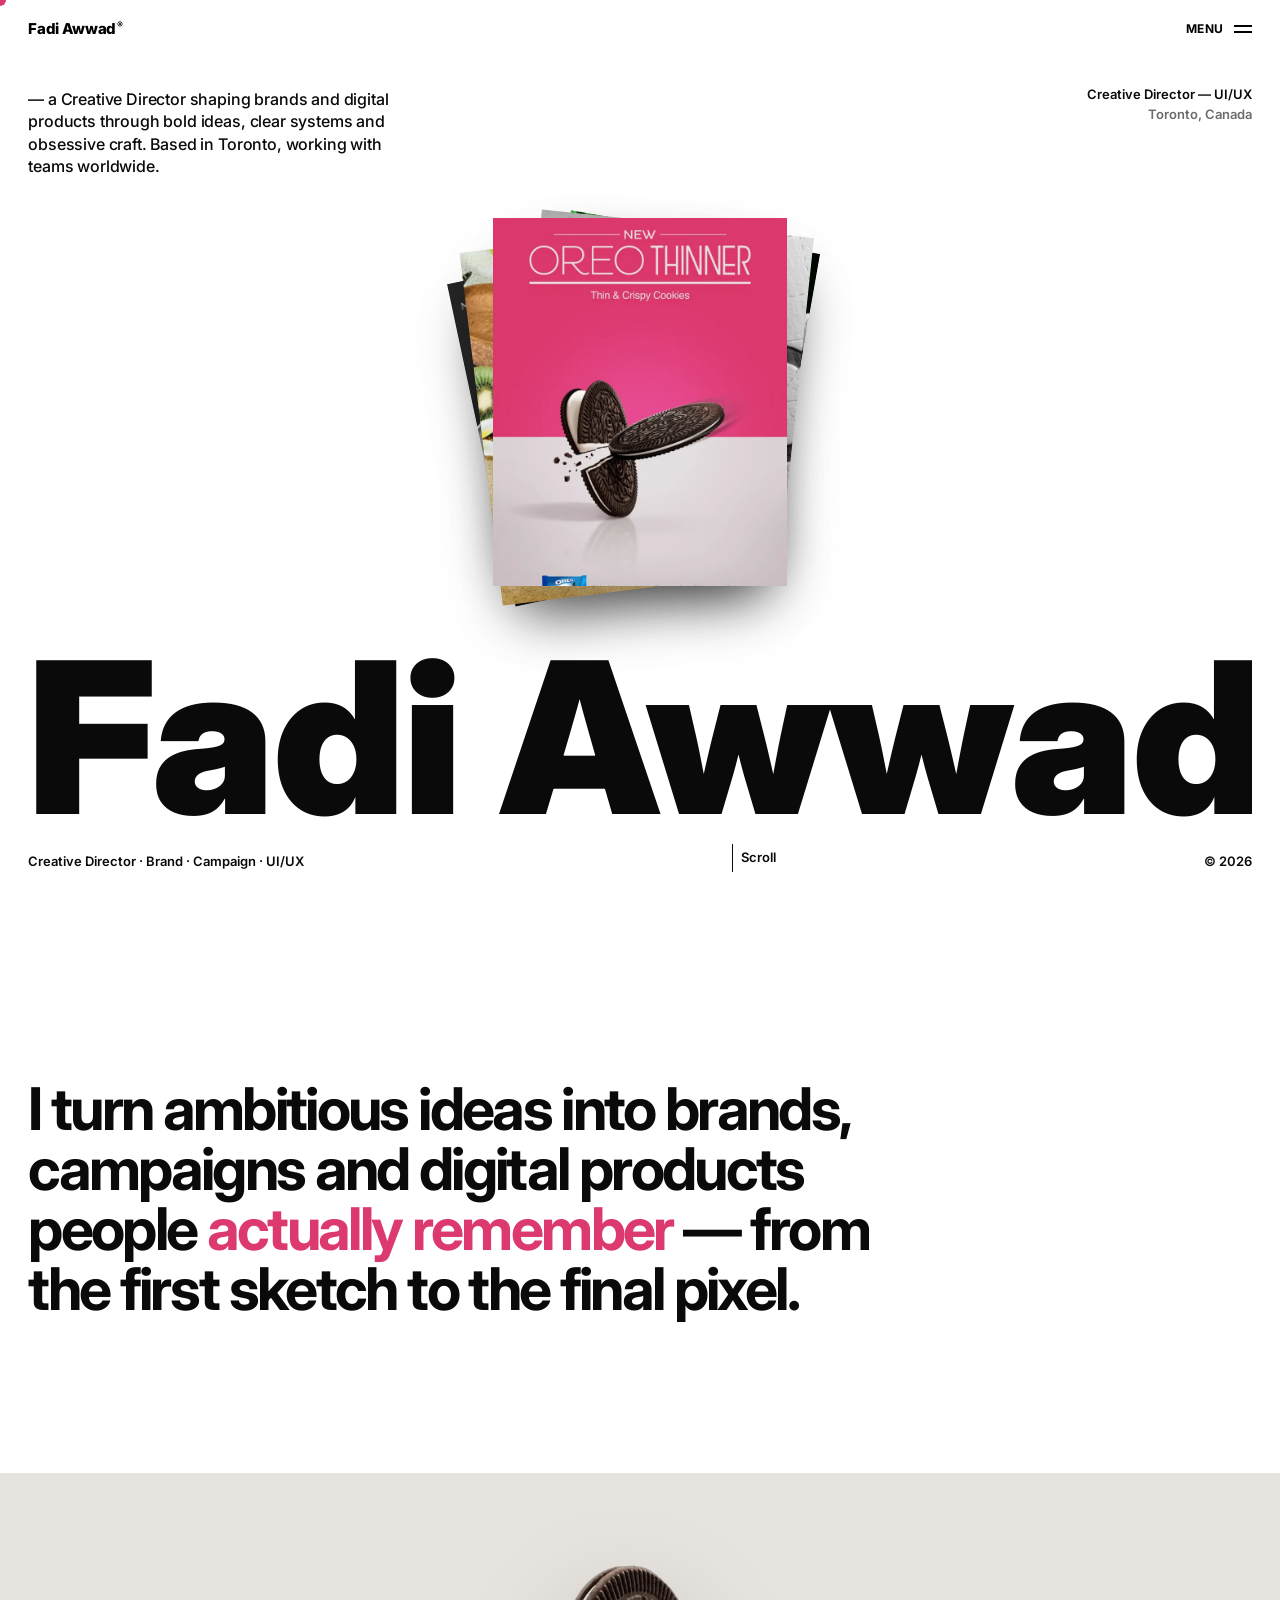
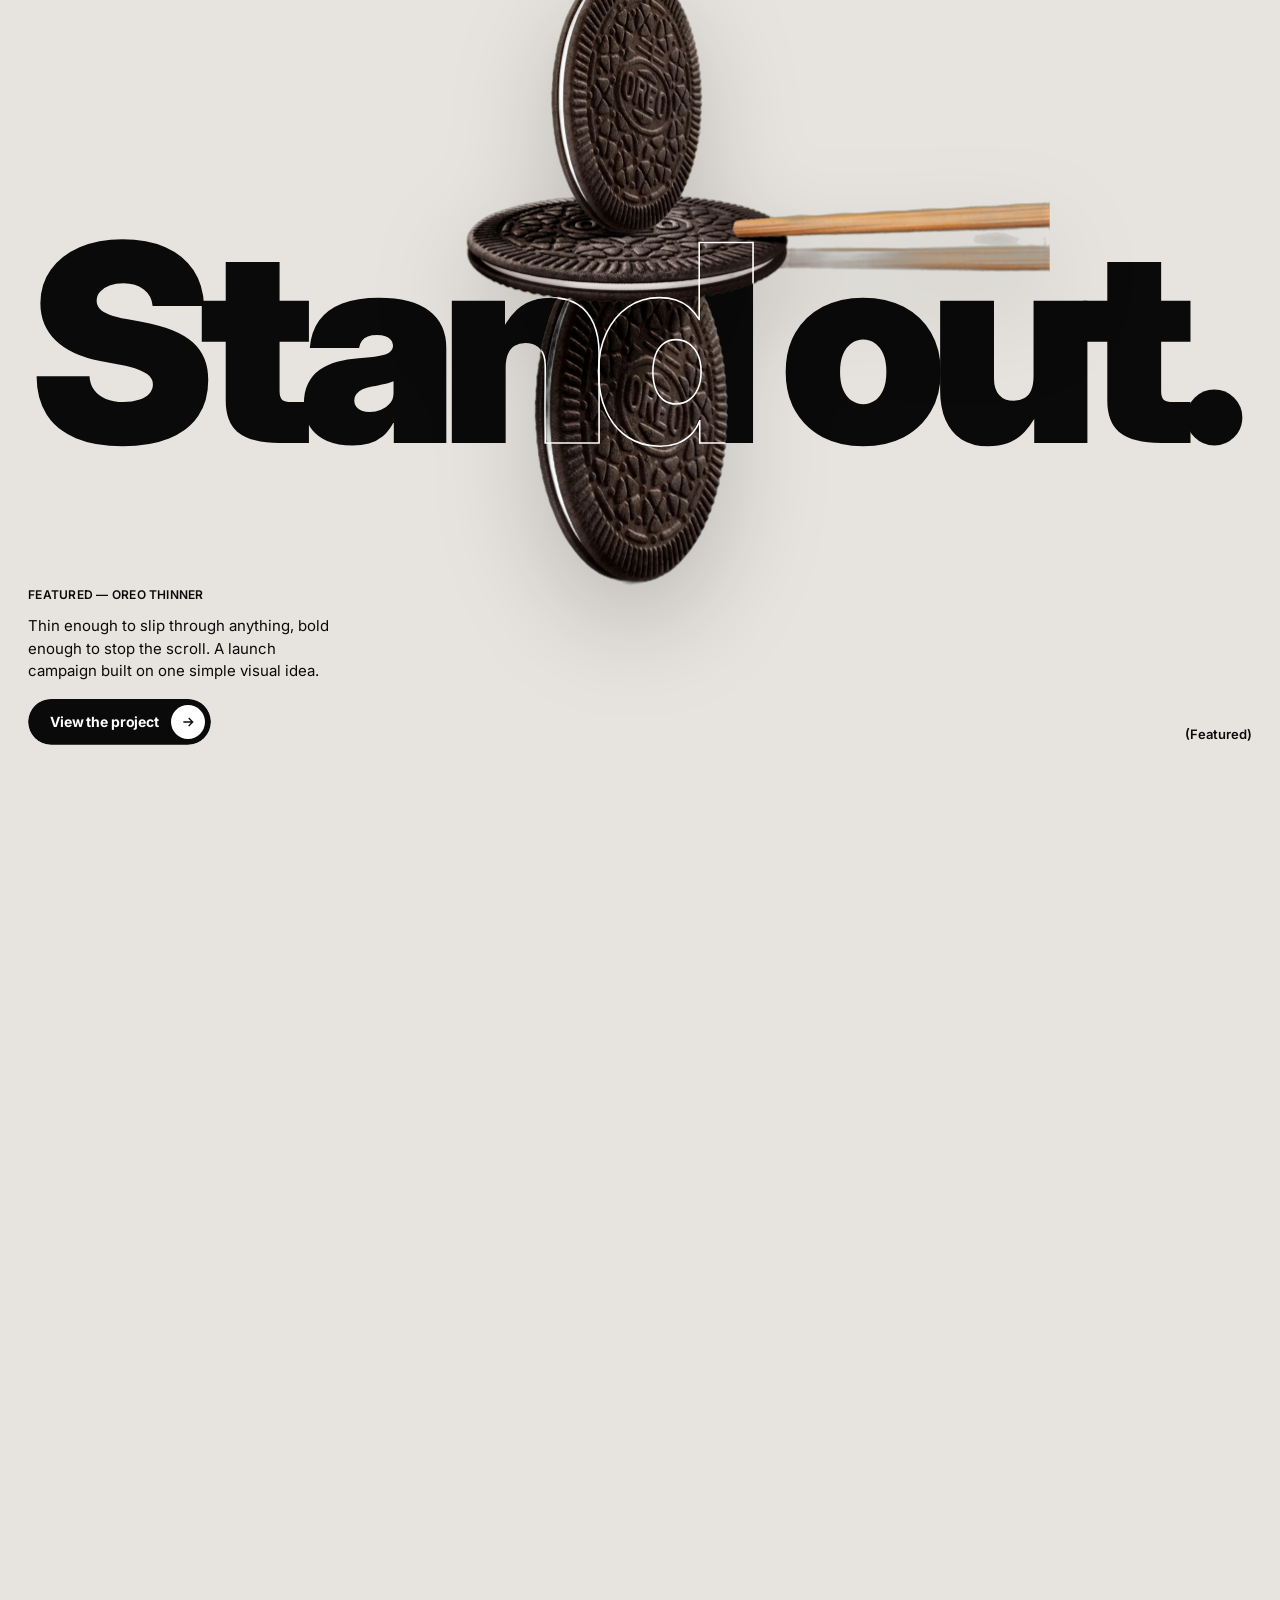
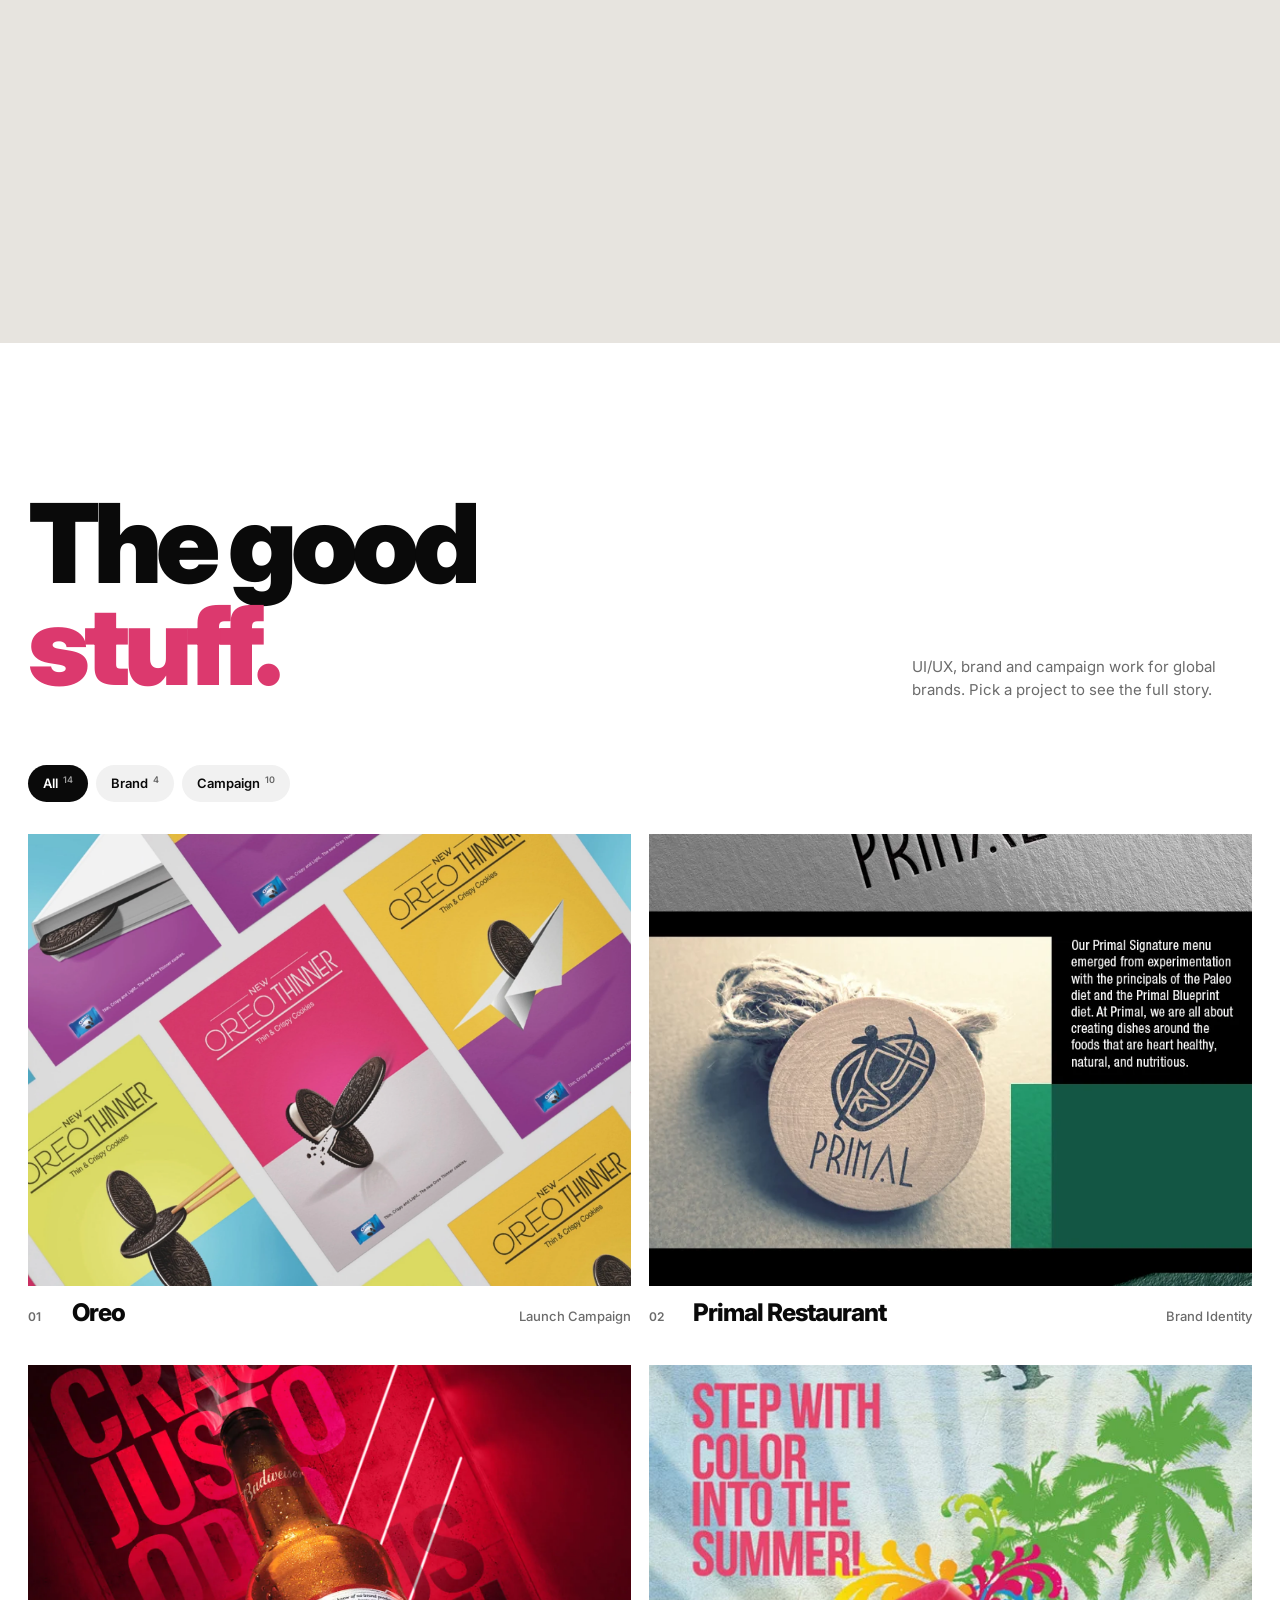
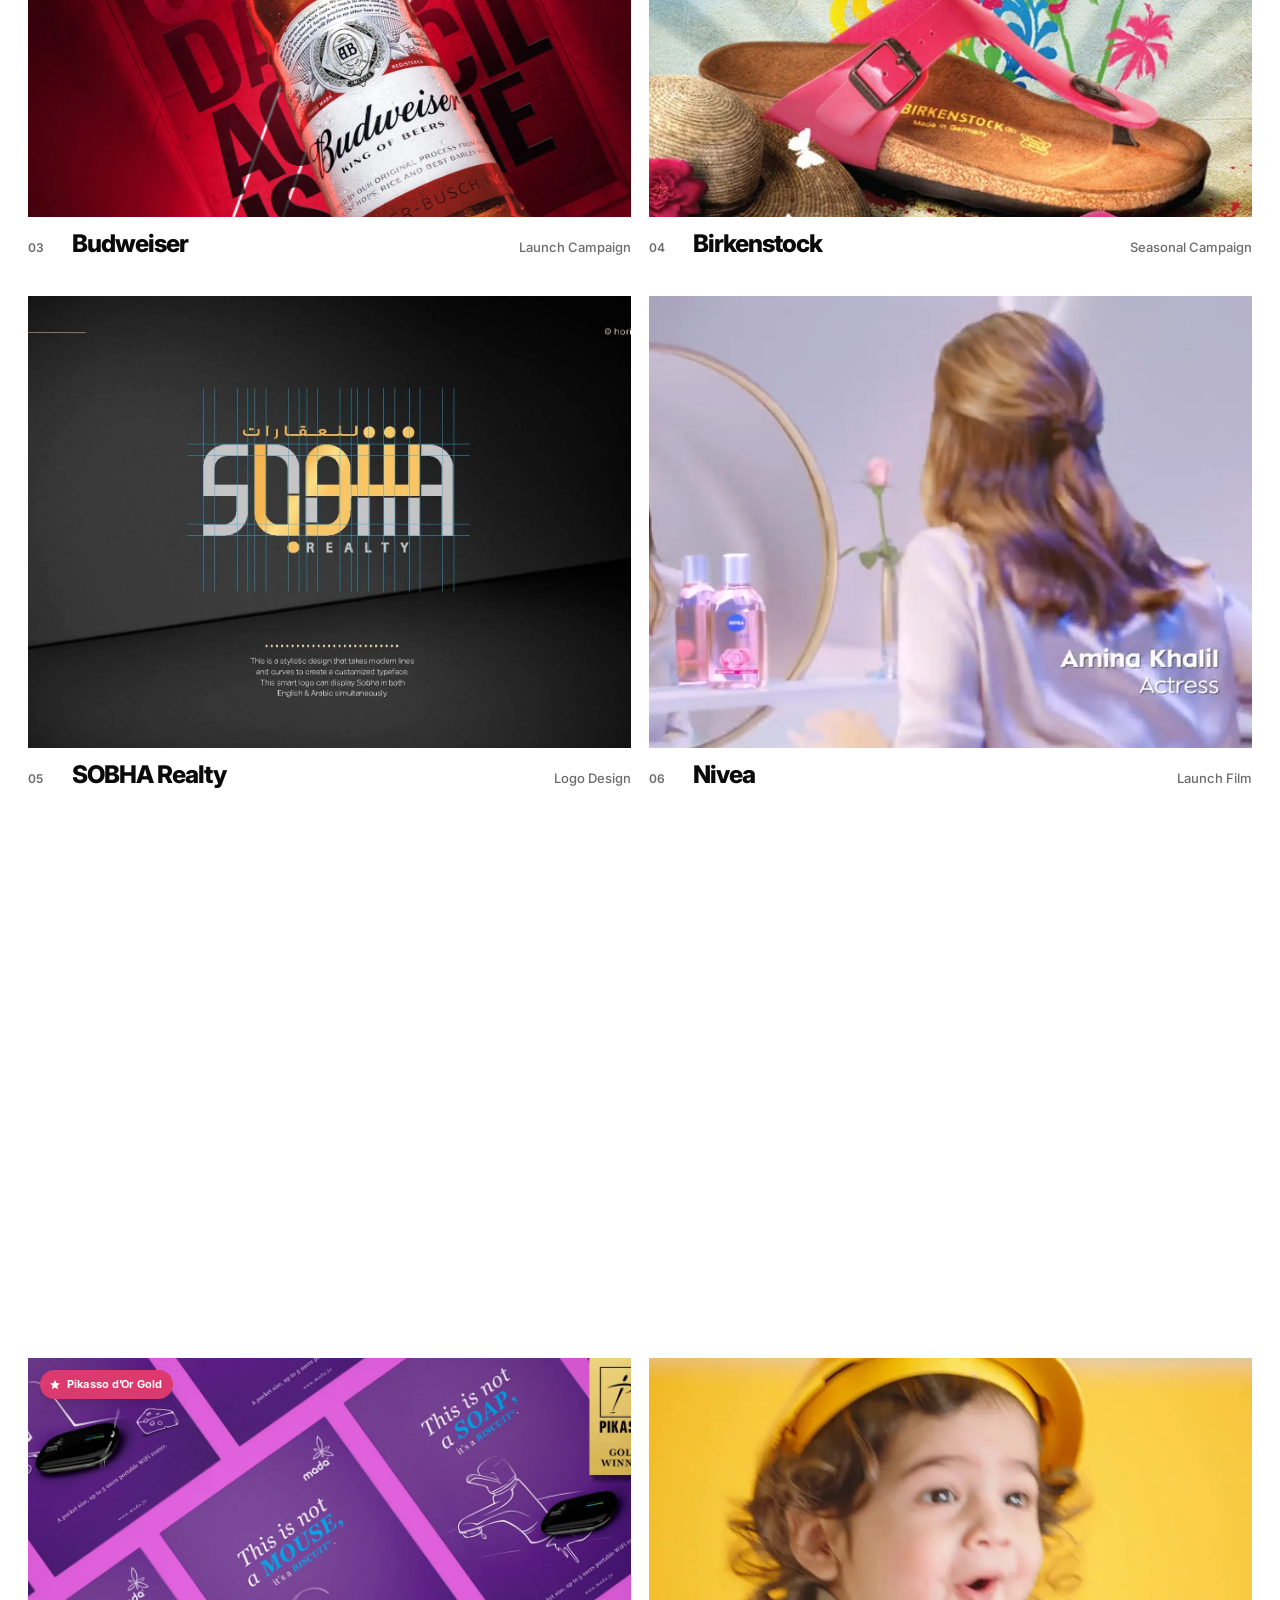
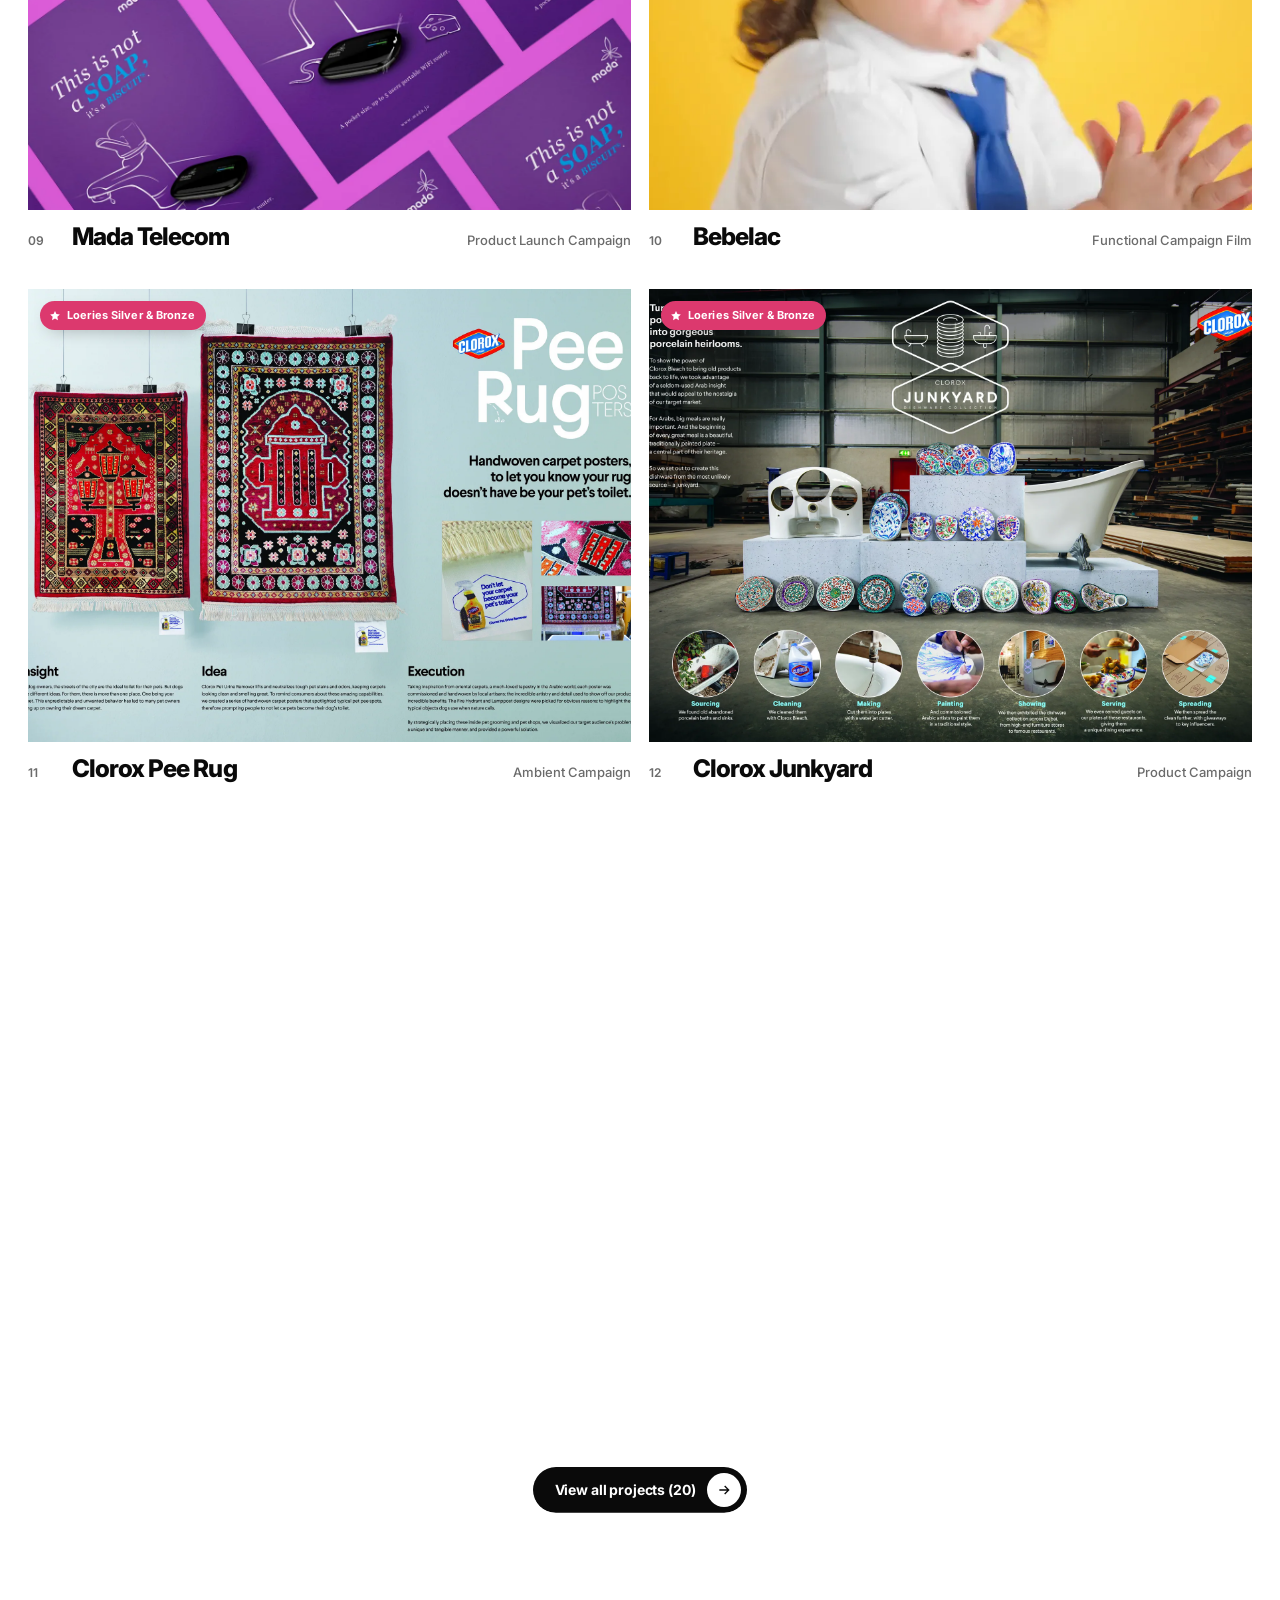
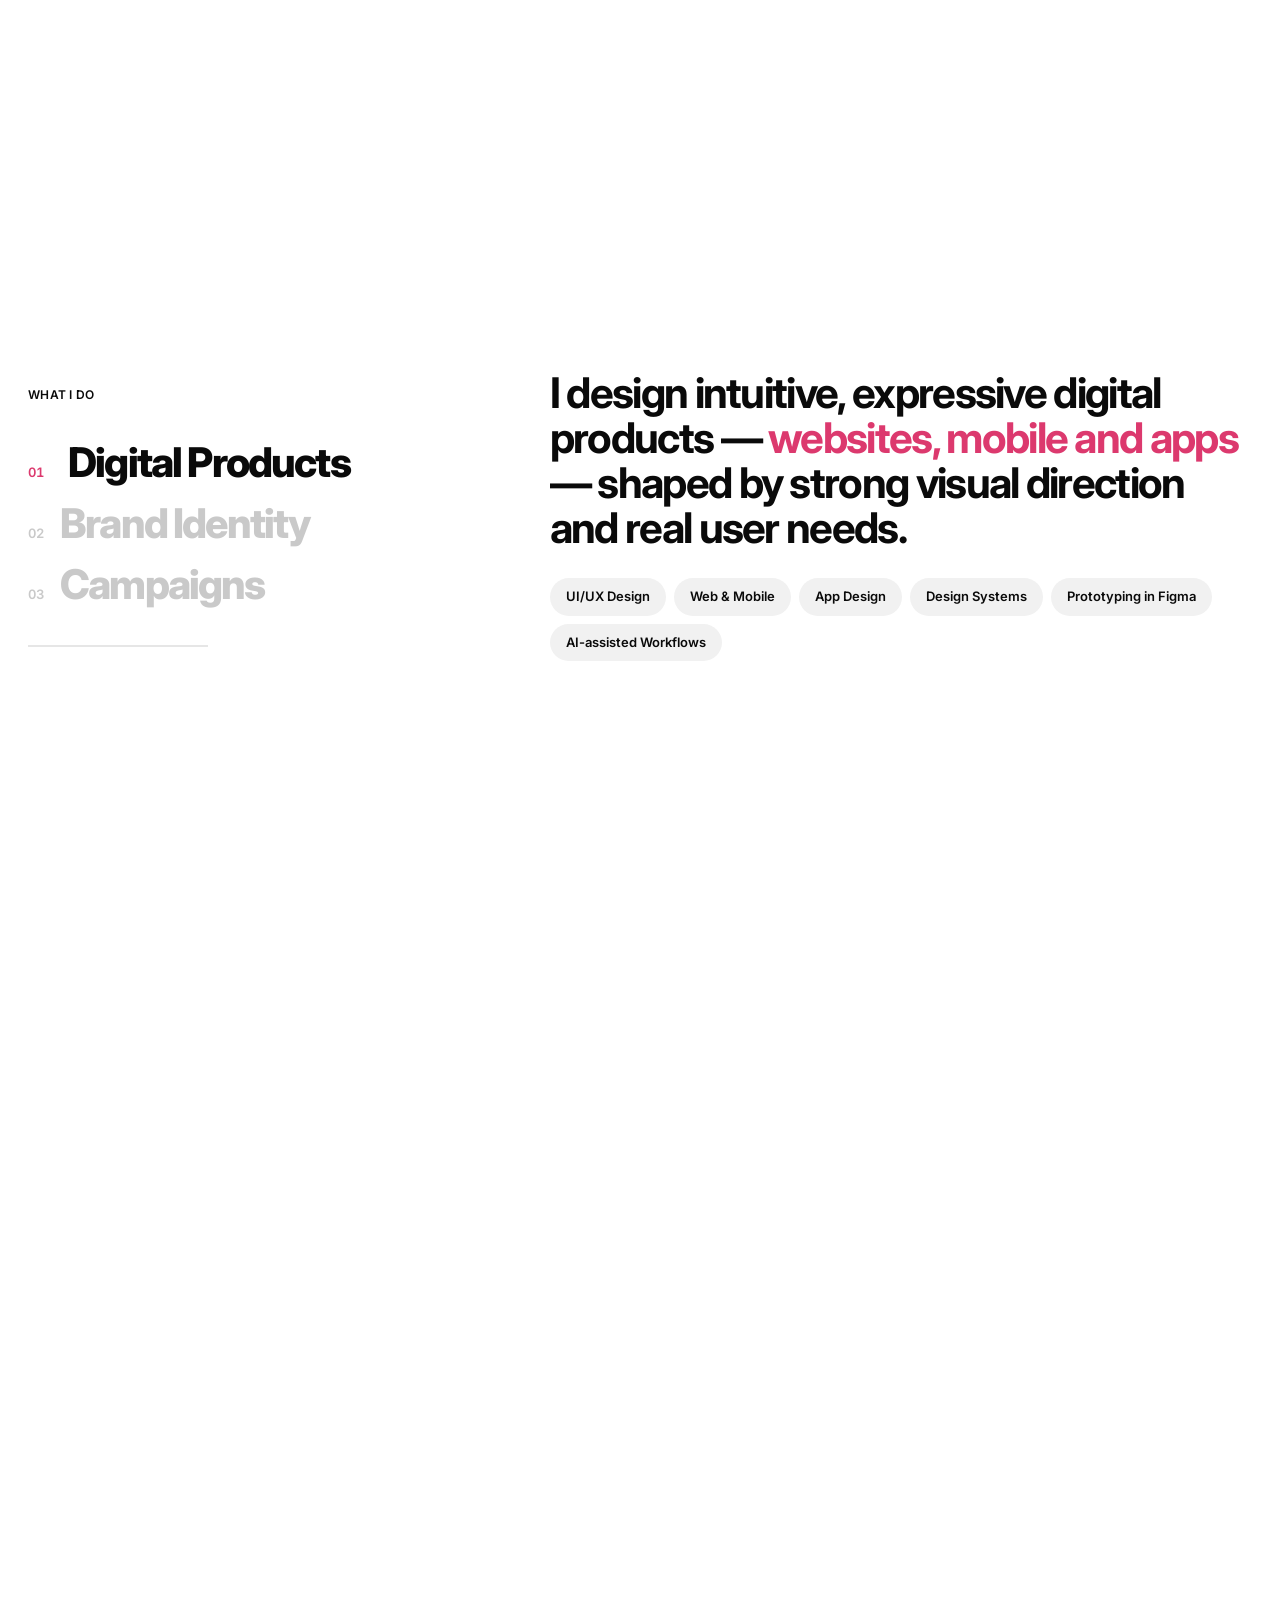
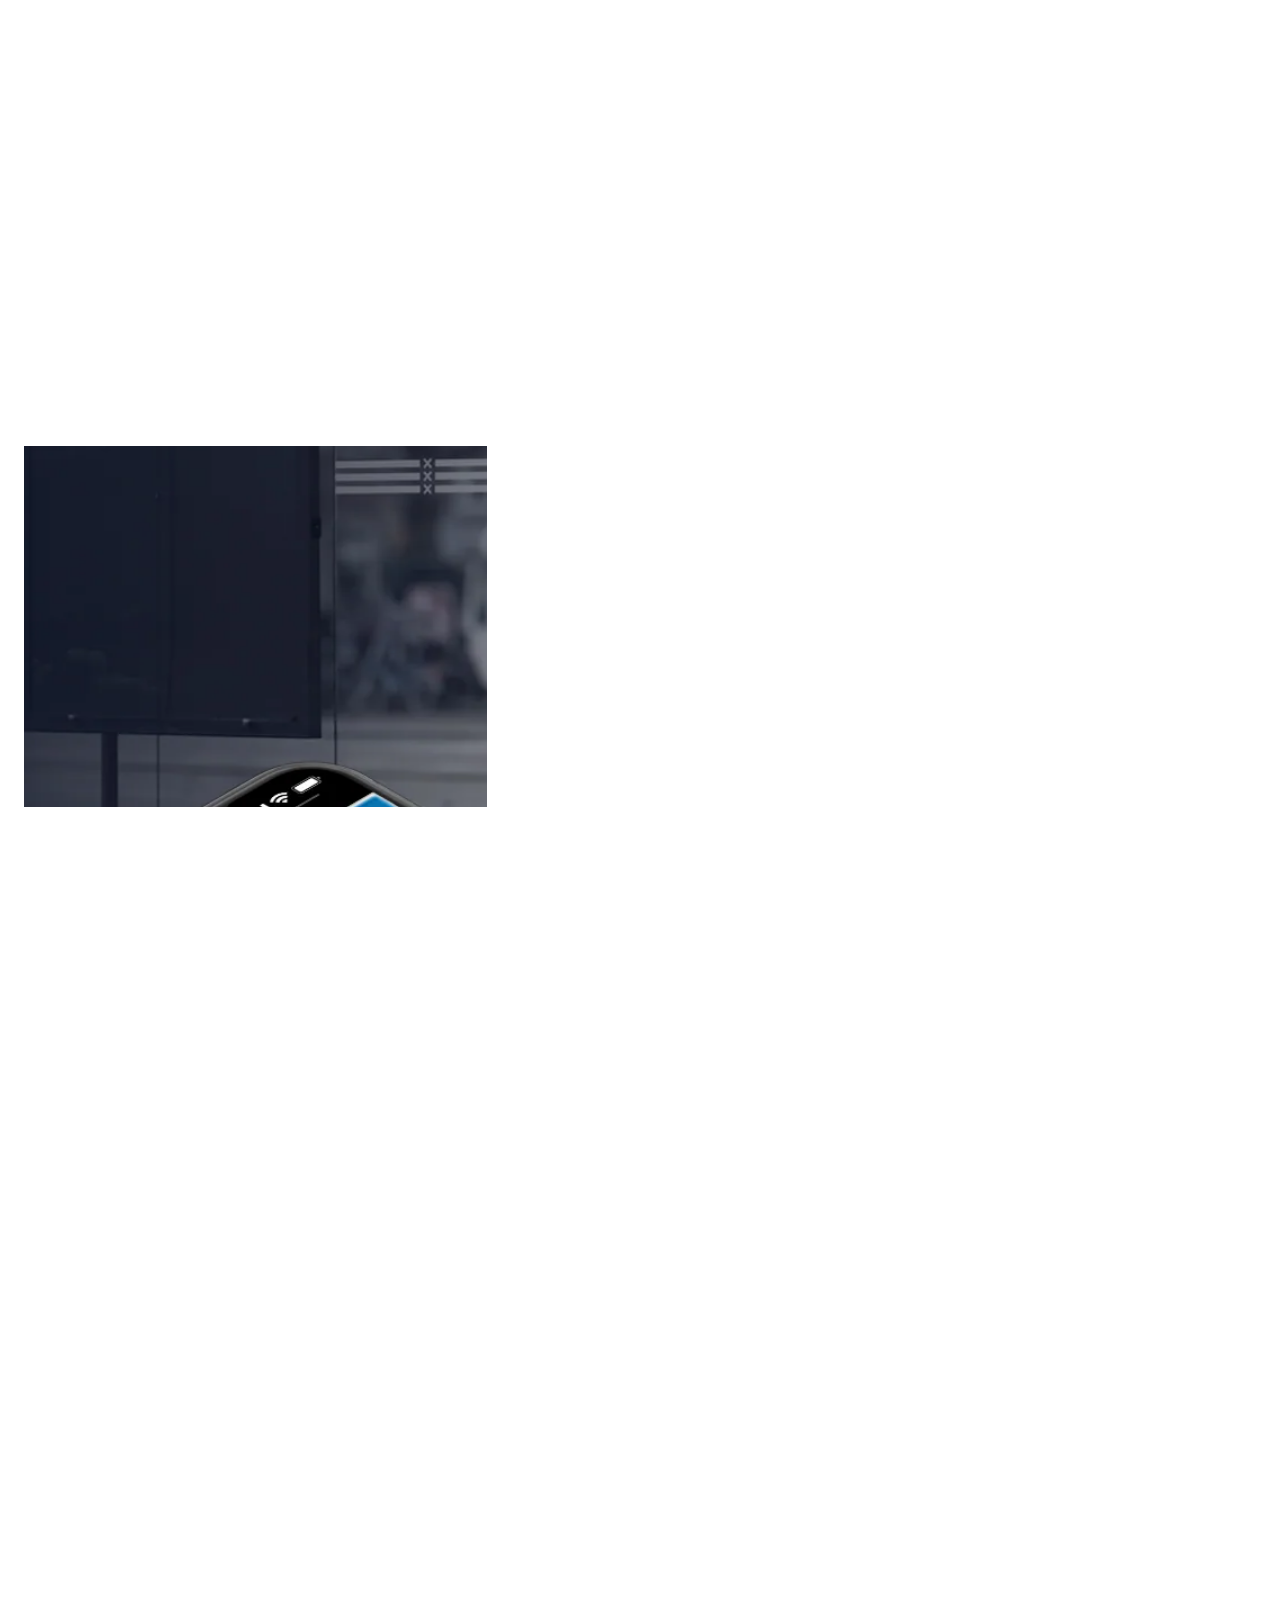
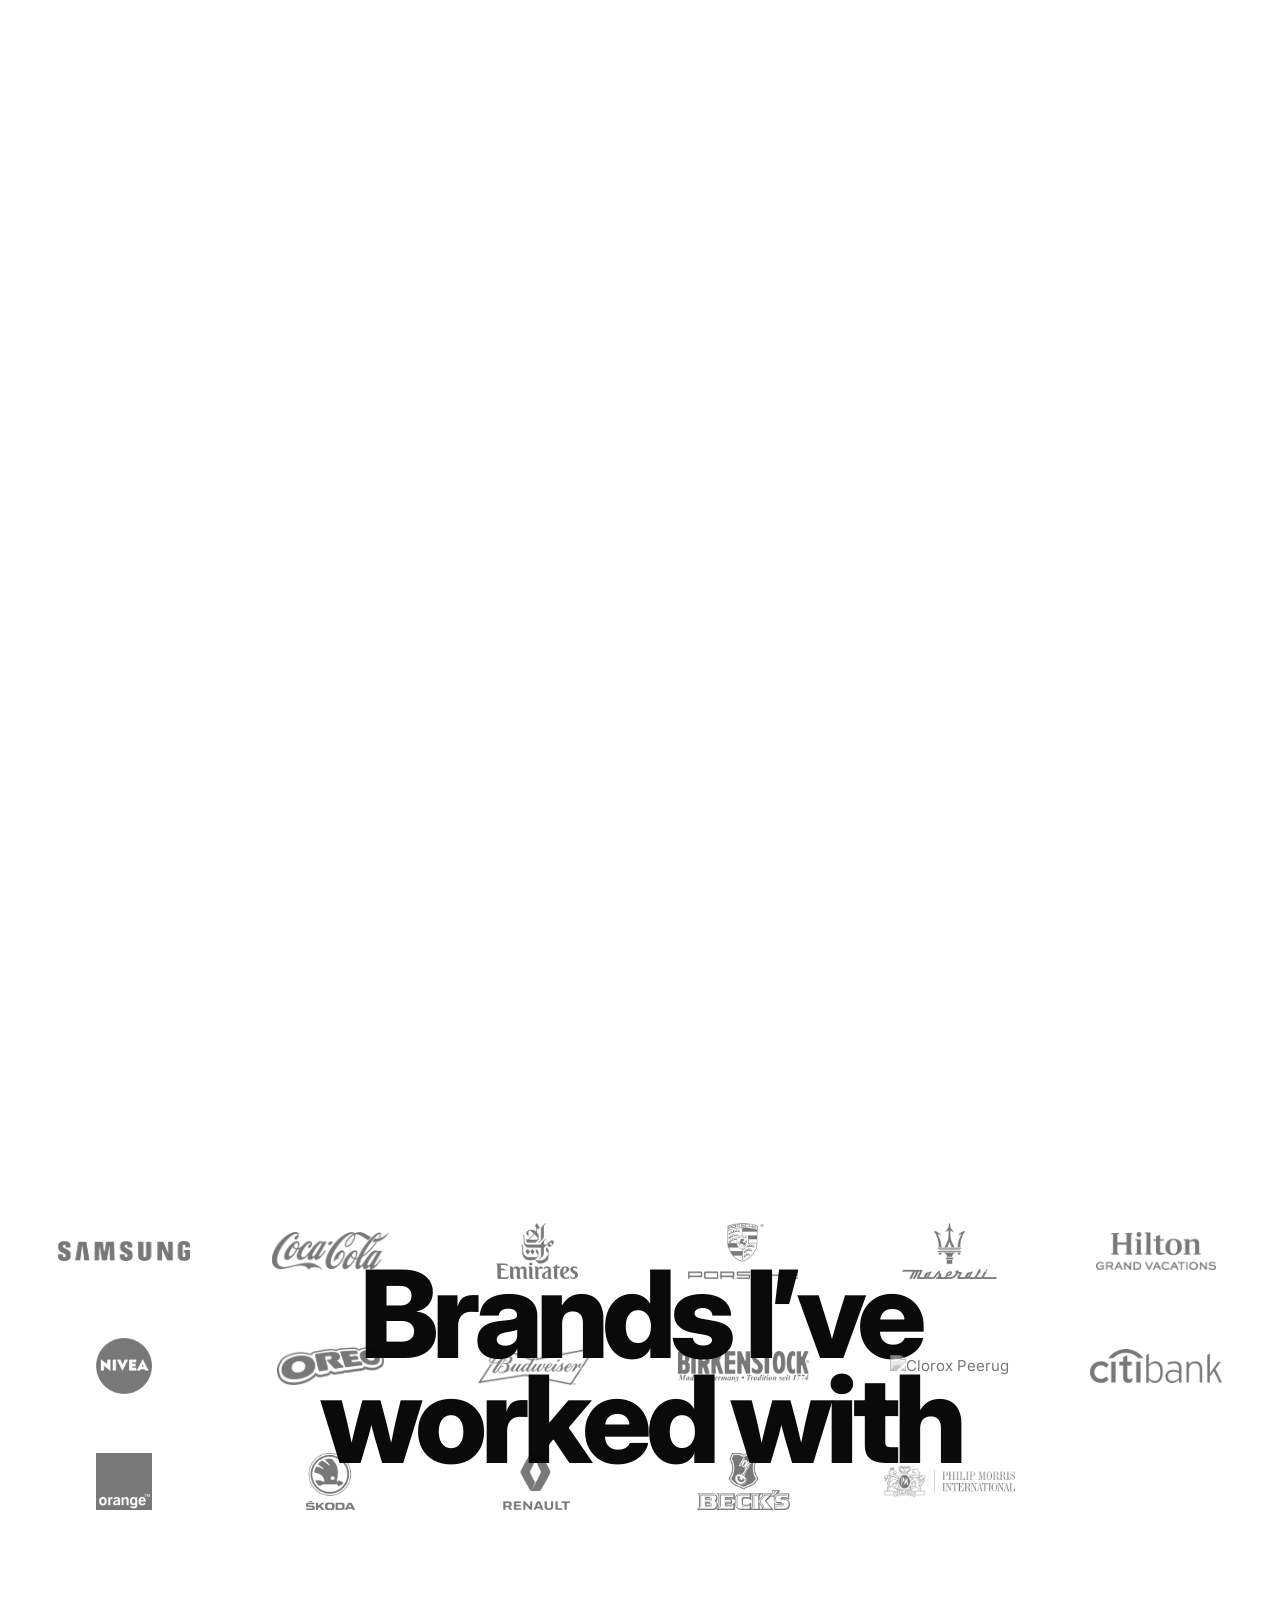
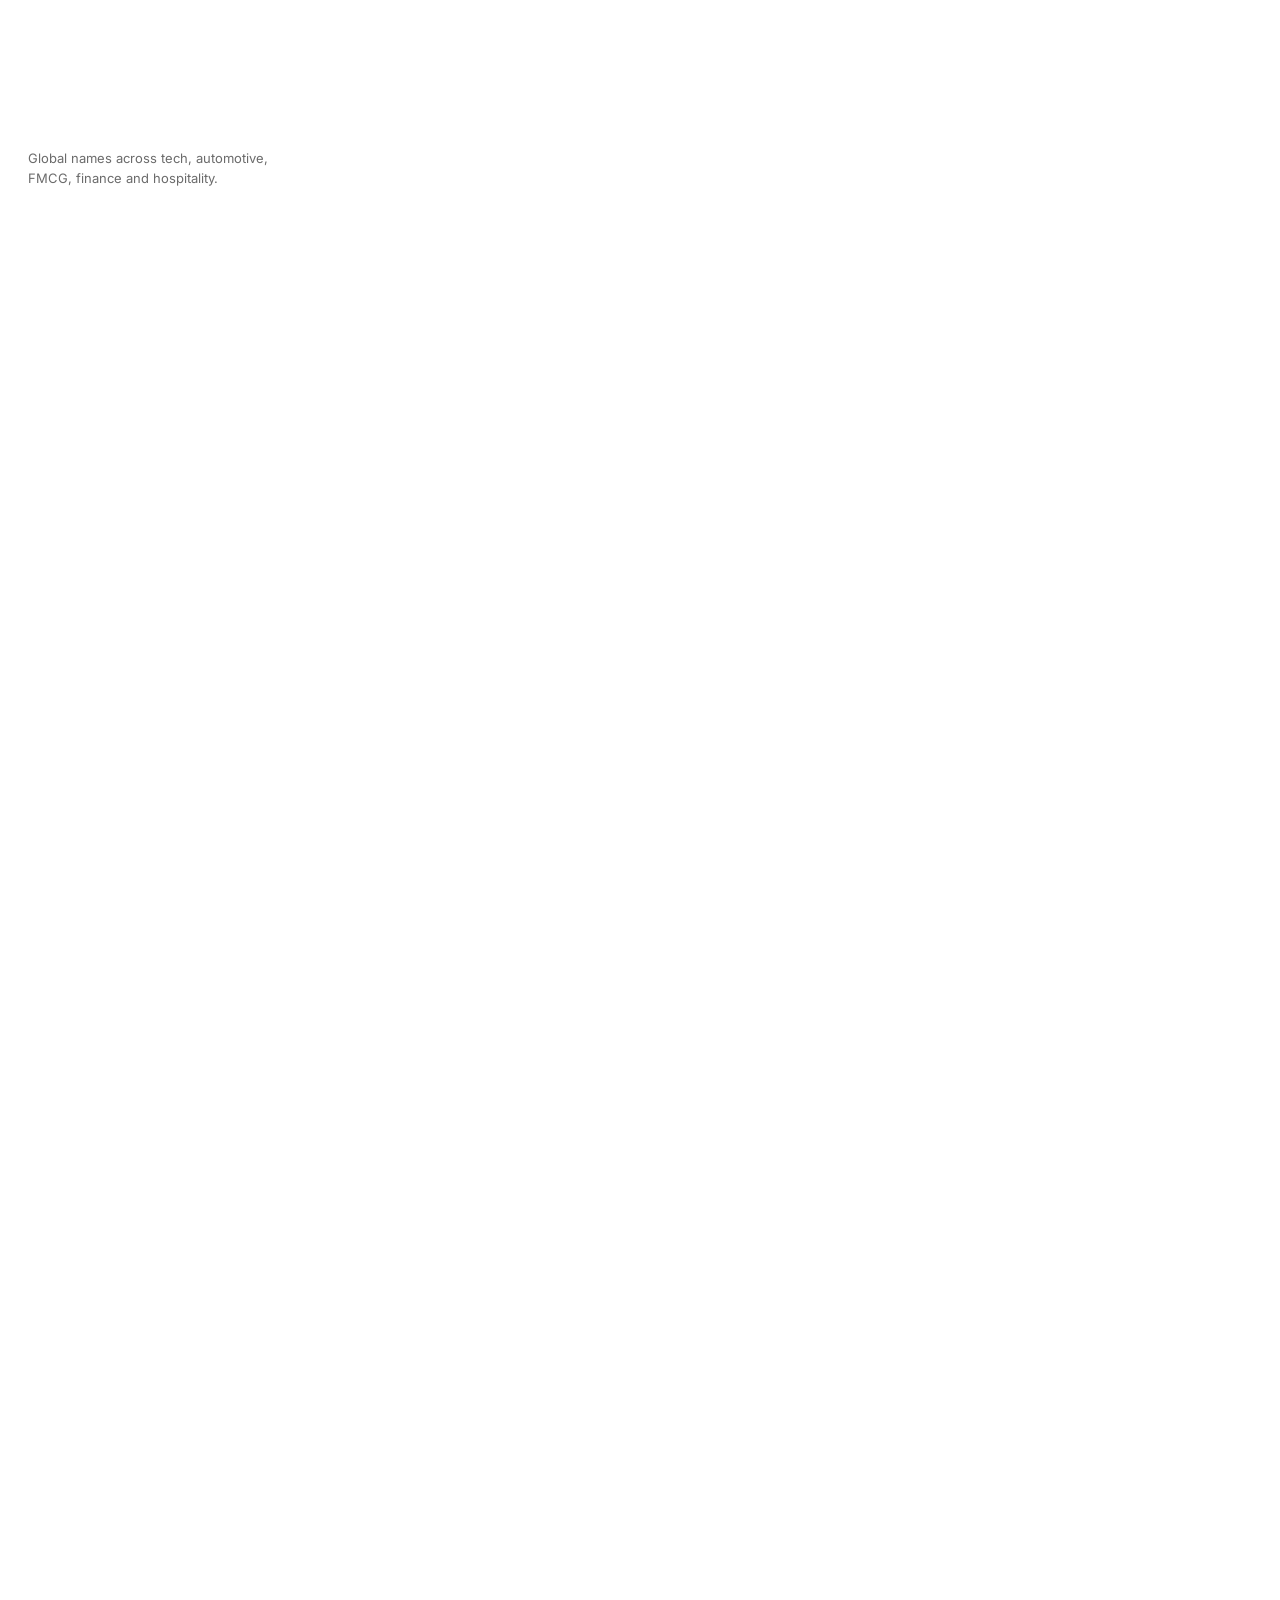
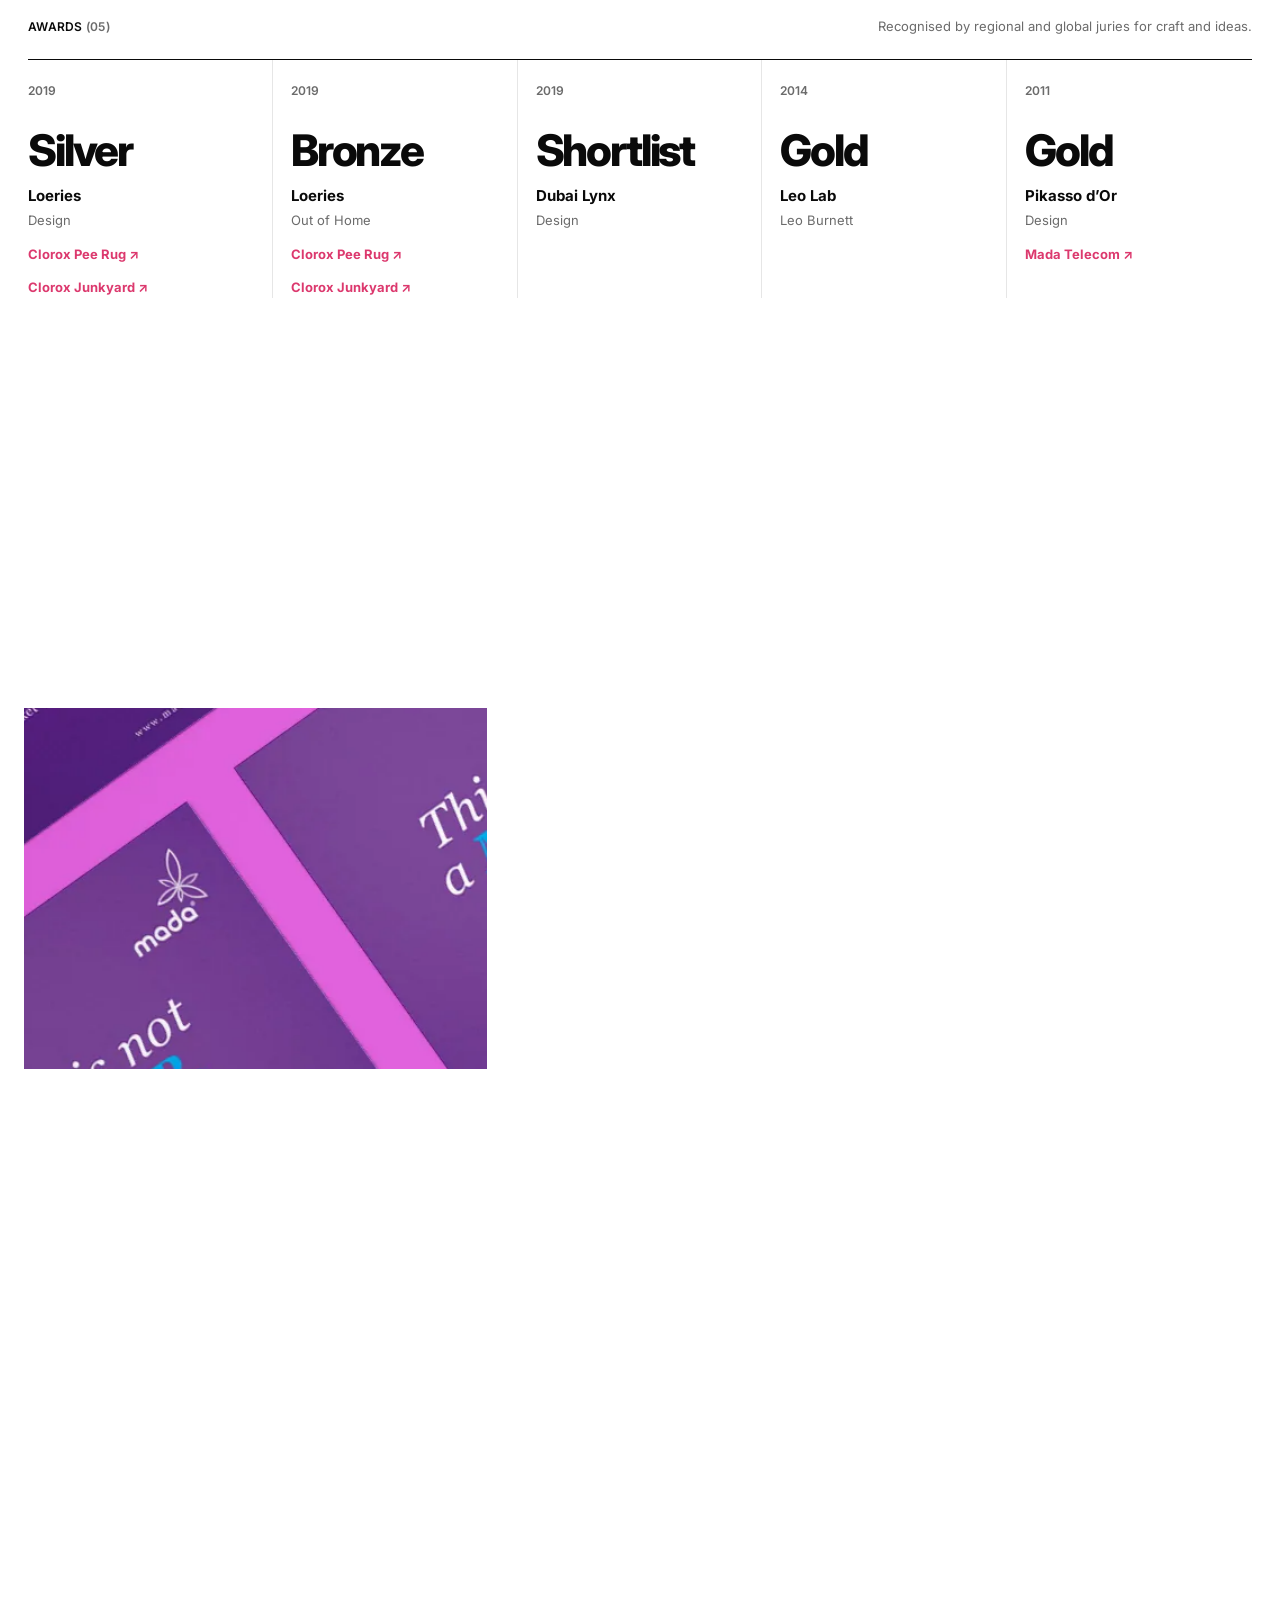
==== commit d2766b00: "Masarat: mark as a concept; feature label uses the full name Co-Authored-By: Claude Opus 5.5 <norepl" ====
--- a/index.html
+++ b/index.html
@@ -17,7 +17,7 @@
 <link rel="preconnect" href="https://fonts.googleapis.com">
 <link rel="preconnect" href="https://fonts.gstatic.com" crossorigin>
 <link href="https://fonts.googleapis.com/css2?family=Inter:opsz,wght@14..32,400..900&display=swap" rel="stylesheet">
-<link rel="stylesheet" href="css/style.css?v=1794649567">
+<link rel="stylesheet" href="css/style.css?v=1794649663">
 </head>
 <body>
 <div class="intro" aria-hidden="true"><div class="intro__name"><span>Fadi Awwad</span></div><div class="intro__count">000</div></div>
@@ -179,7 +179,7 @@
         <span class="card__info">
           <span class="card__num">13</span>
           <span class="card__title">Oman National Transport Company</span>
-          <span class="card__type">Brand Identity</span>
+          <span class="card__type">Brand Identity · Concept</span>
         </span>
       </button>
       <button class="card card--small fade" data-open="becks" data-cat="campaign" data-cursor="view" data-cursor-text="View" aria-label="Open Beck’s">
@@ -215,7 +215,7 @@
     <div class="expand__sticky">
       <div class="expand__img"><img src="media/masarat/masarat-01.webp" alt="Masarat bus shelter and app" loading="lazy"></div>
       <div class="expand__copy" data-dark>
-        <span class="eyebrow">Brand — Masarat</span>
+        <span class="eyebrow">Brand concept — Oman National Transport Company</span>
         <p class="expand__title display">Every journey<br>has a story.</p>
         <button class="fx fx--light" data-open="masarat"><span class="fx__bg"></span><span class="fx__txt">View the project</span><span class="fx__ic"><svg viewBox="0 0 24 24" fill="none" stroke="currentColor" stroke-width="2"><path d="M5 12h14M13 6l6 6-6 6"/></svg></span></button>
       </div>
@@ -460,8 +460,8 @@
           <span class="pv__kicker">11 — Oman National Transport Co.</span>
           <h2 class="pv__title display">Oman National Transport Company</h2>
           <div class="pv__info">
-            <p class="pv__lead">Every journey has a story — a brand identity for Oman’s national transport company.</p>
-            <p class="pv__desc">A brand identity for Masarat, the Oman National Transport Company and the leading public transport operator in the Sultanate. The design is inspired by Oman’s arabesque patterns and the lines of a transport and railway network, carried across the app, bus livery, signage and outdoor.</p>
+            <p class="pv__lead">Every journey has a story — a brand identity concept for Oman’s national transport company.</p>
+            <p class="pv__desc">A brand identity concept for Masarat, the Oman National Transport Company and the leading public transport operator in the Sultanate. The design is inspired by Oman’s arabesque patterns and the lines of a transport and railway network, carried across the app, bus livery, signage and outdoor.</p>
             <dl class="pv__meta"><div><dt>Discipline</dt><dd>Branding, Identity</dd></div><div><dt>Scope</dt><dd>Logo, livery, app, signage</dd></div><div><dt>Market</dt><dd>Oman</dd></div><div><dt>Languages</dt><dd>Arabic, English</dd></div></dl>
           </div>
           
@@ -645,6 +645,6 @@
 </div>
 
 <script src="https://unpkg.com/lenis@1.1.20/dist/lenis.min.js"></script>
-<script src="js/main.js?v=1794649567"></script>
+<script src="js/main.js?v=1794649663"></script>
 </body>
 </html>
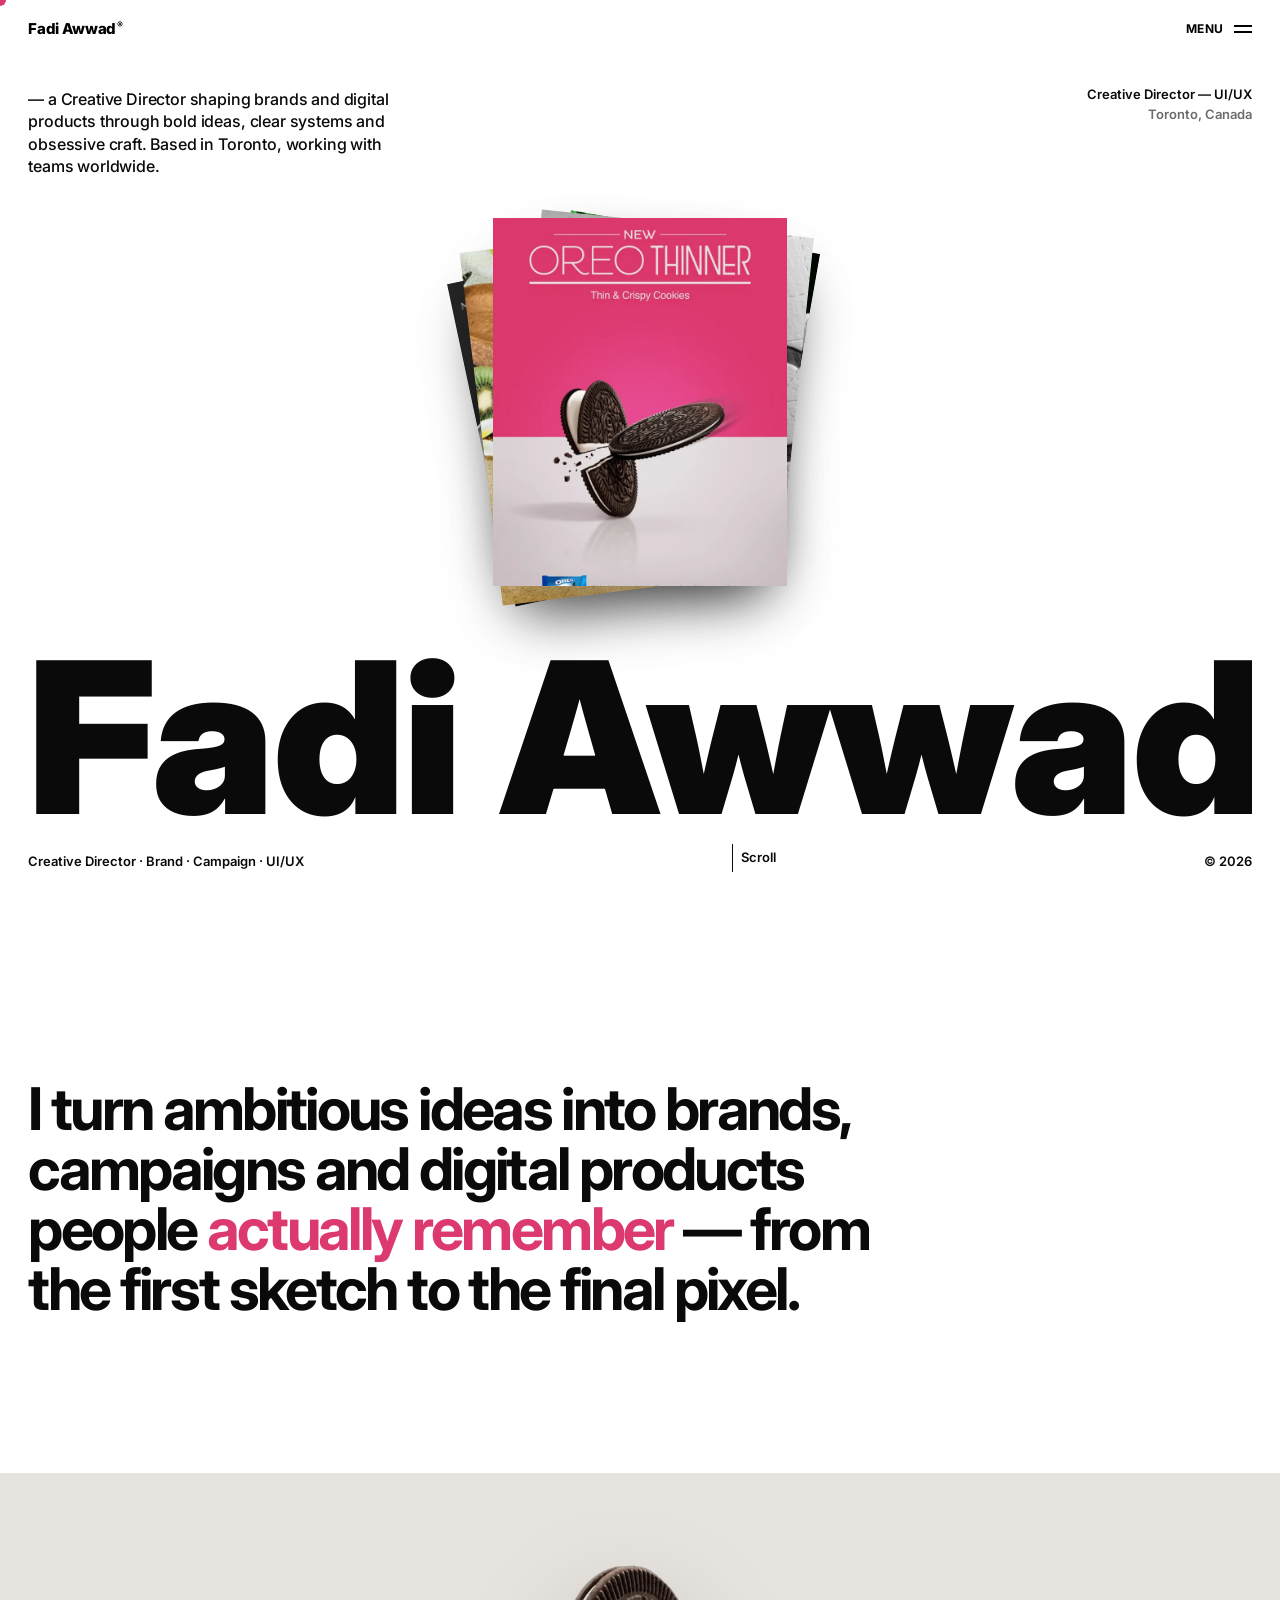
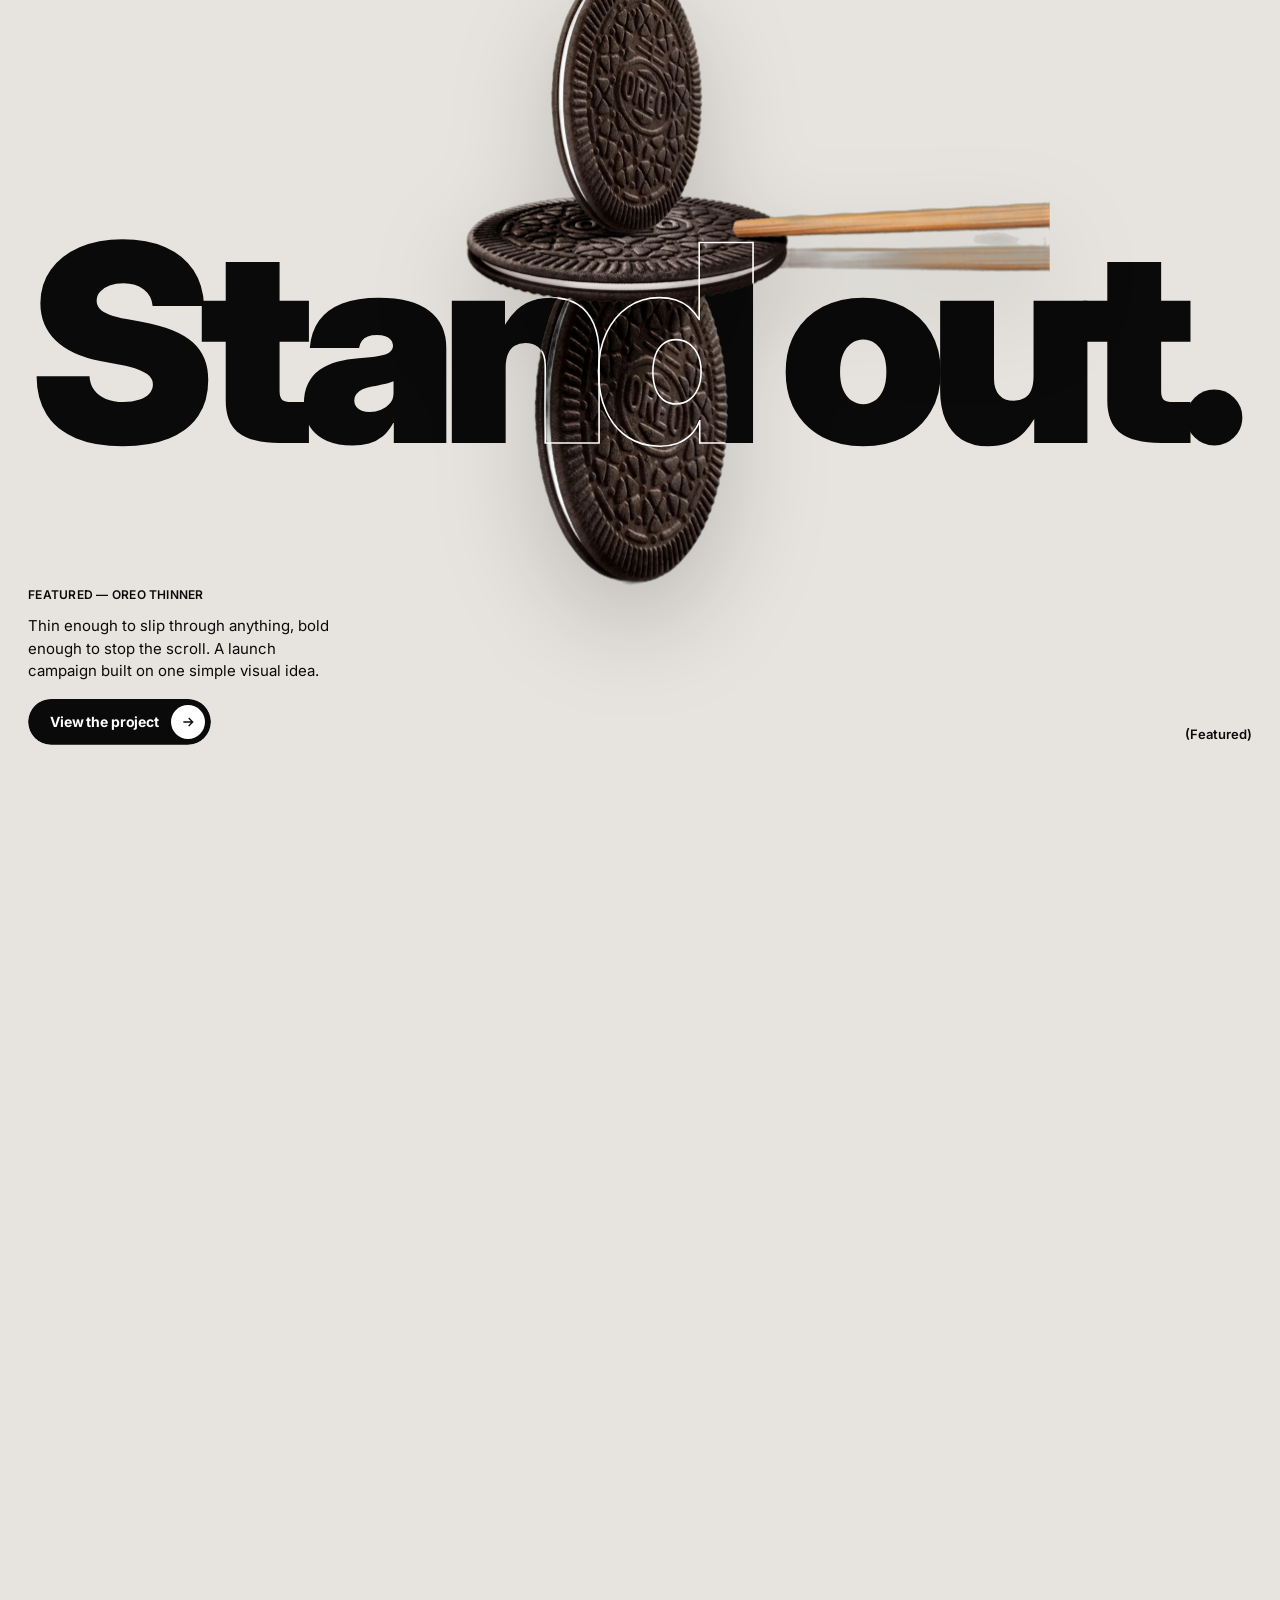
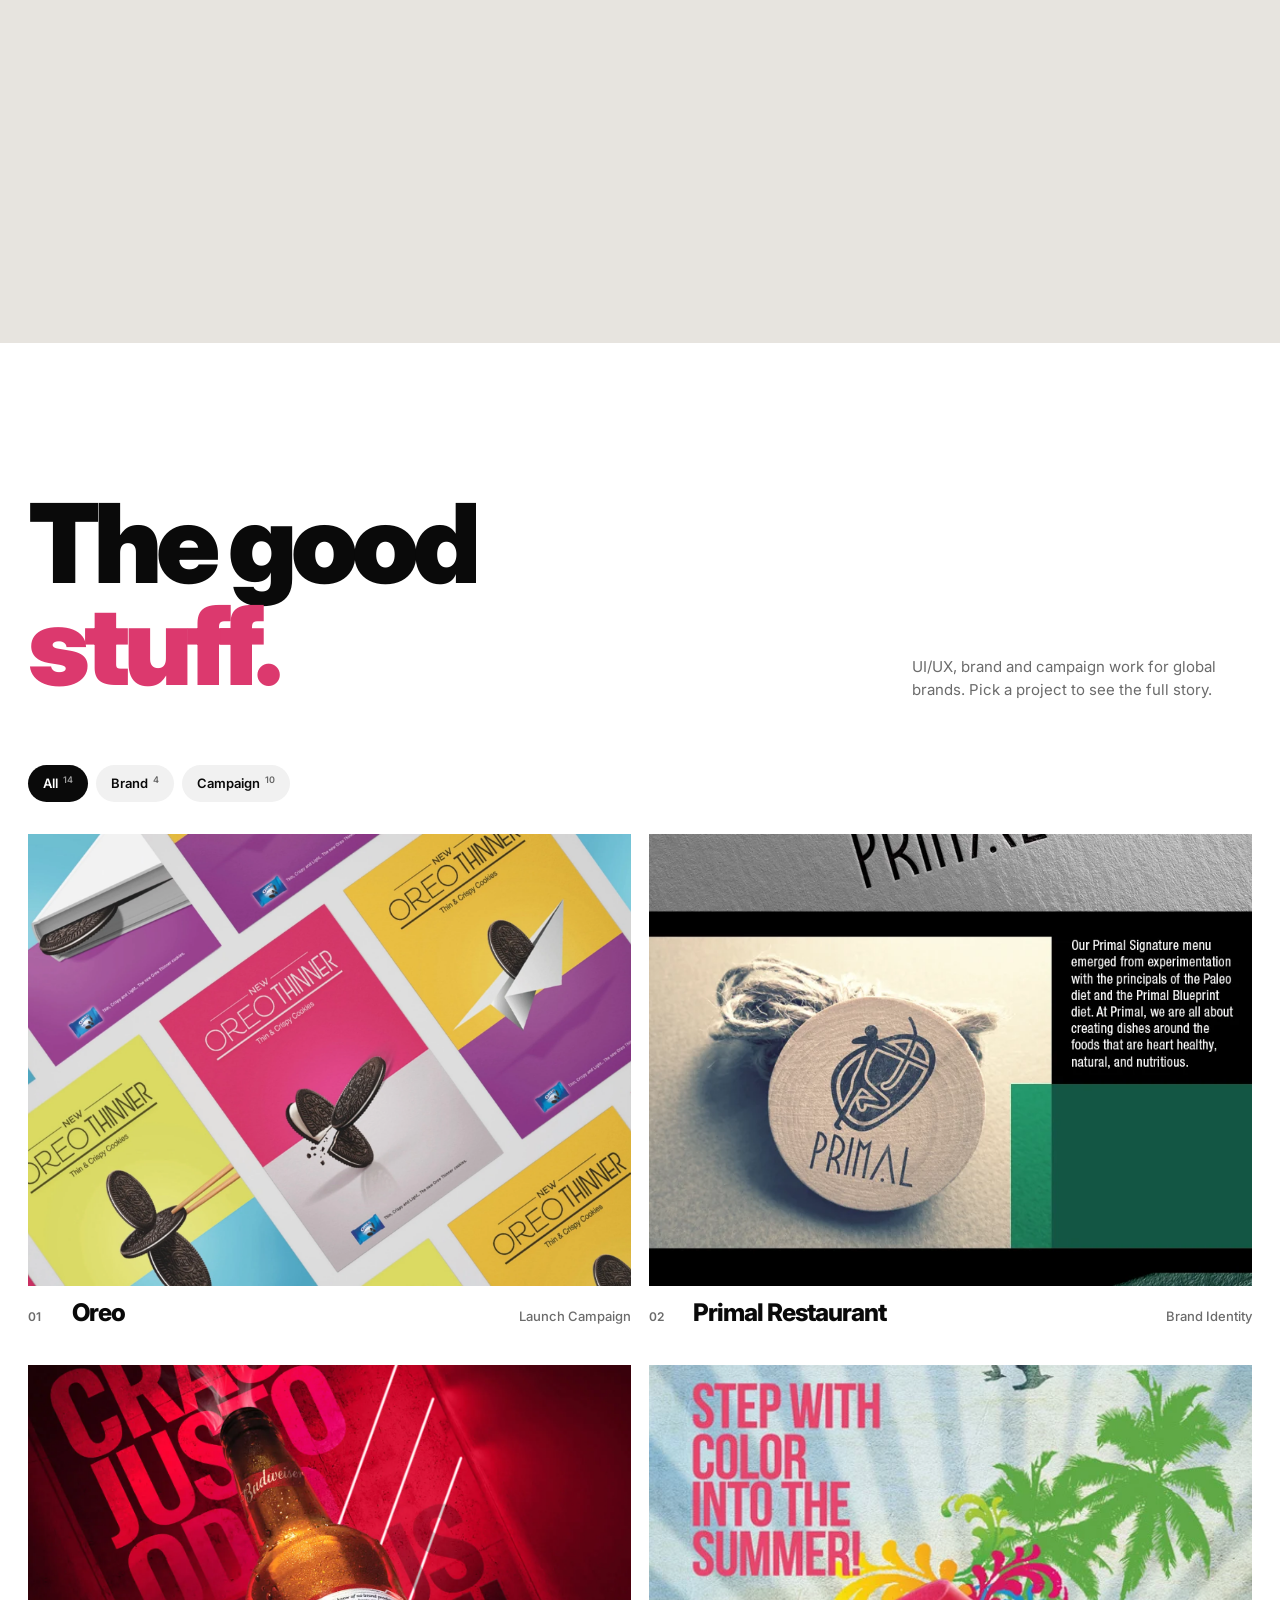
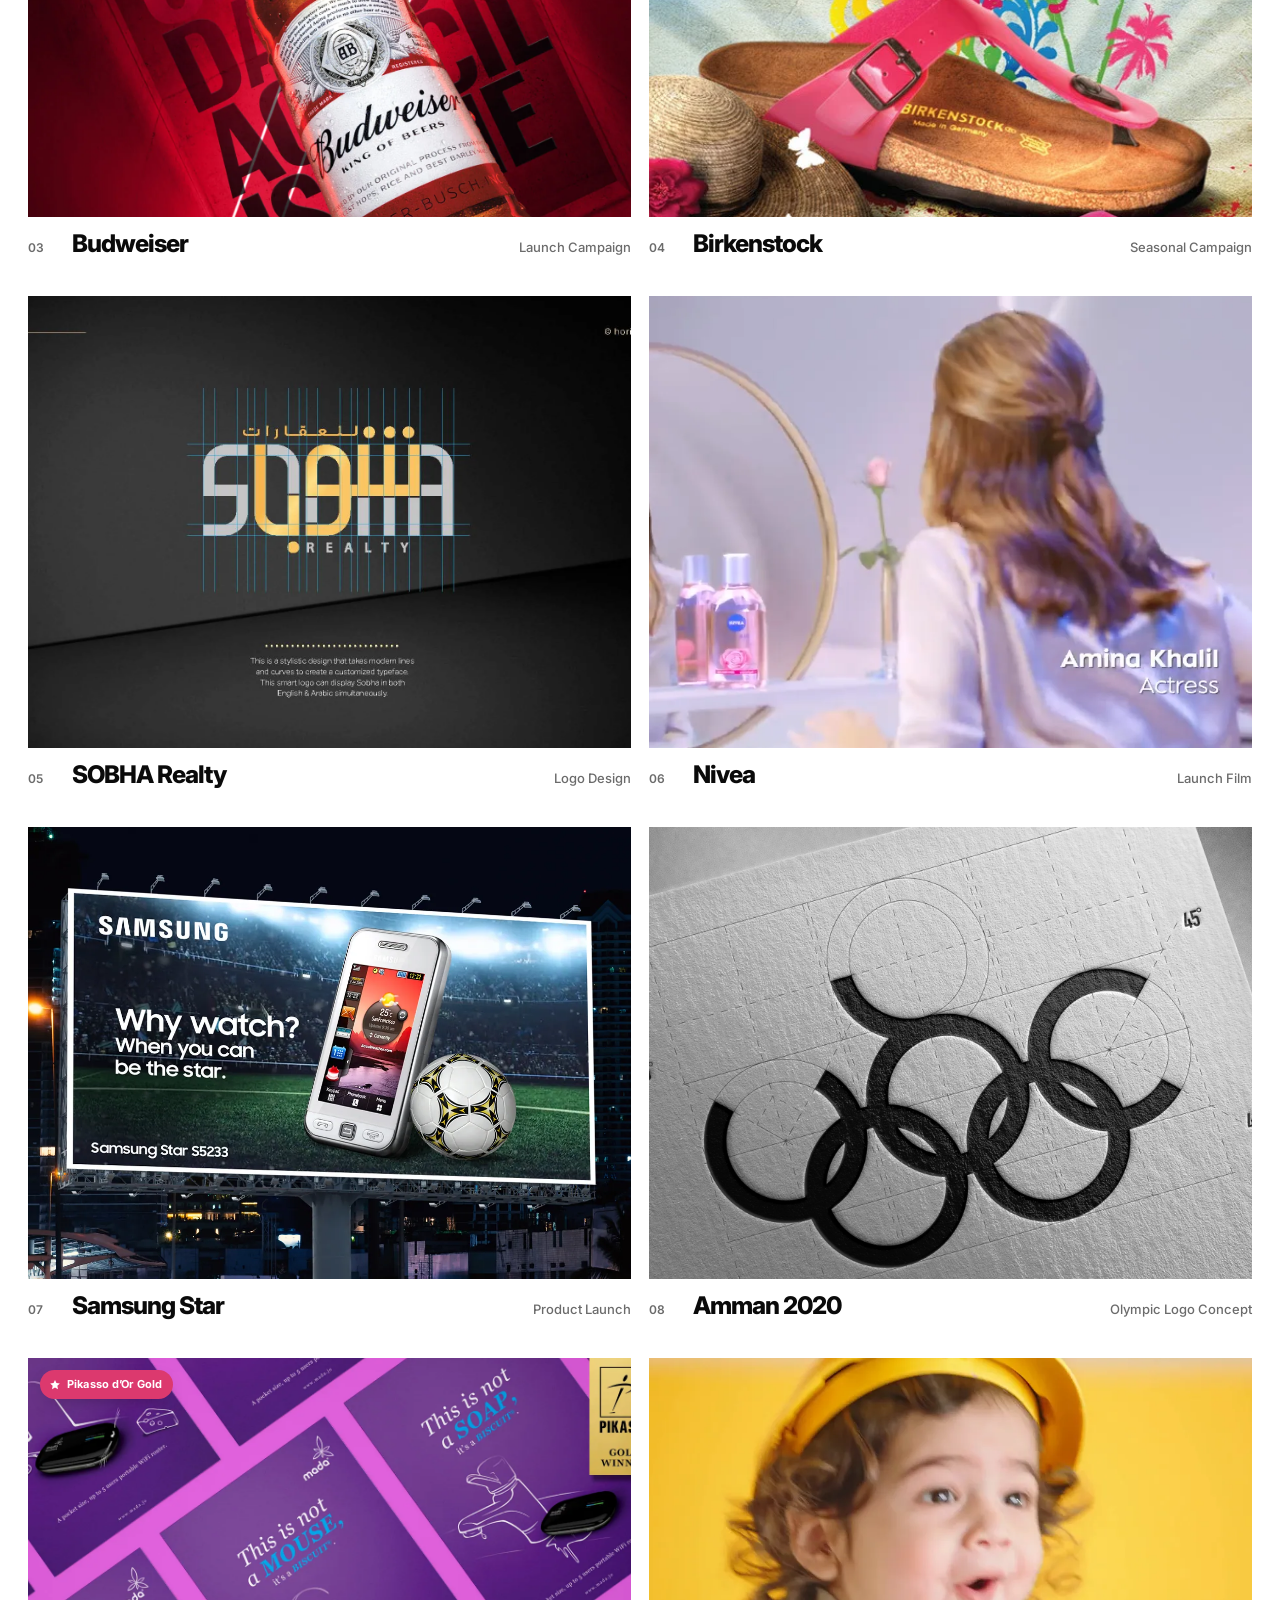
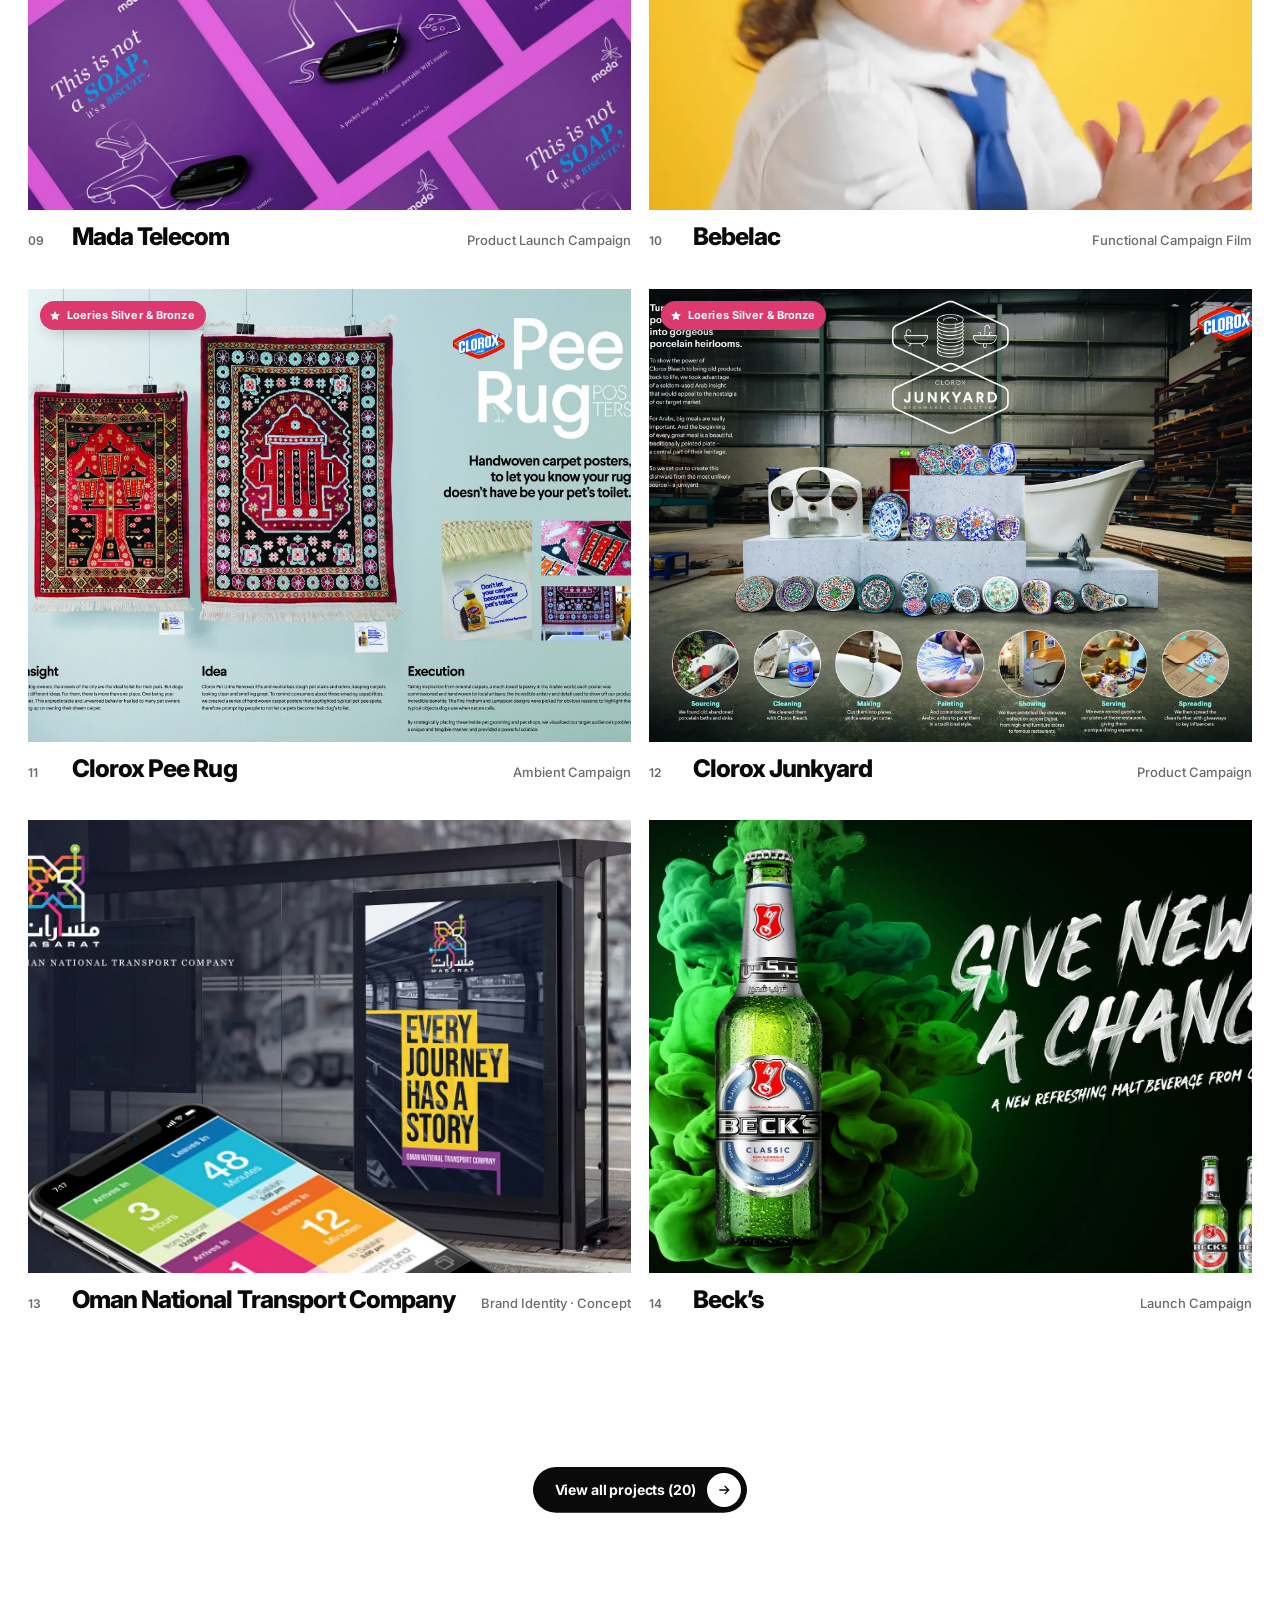
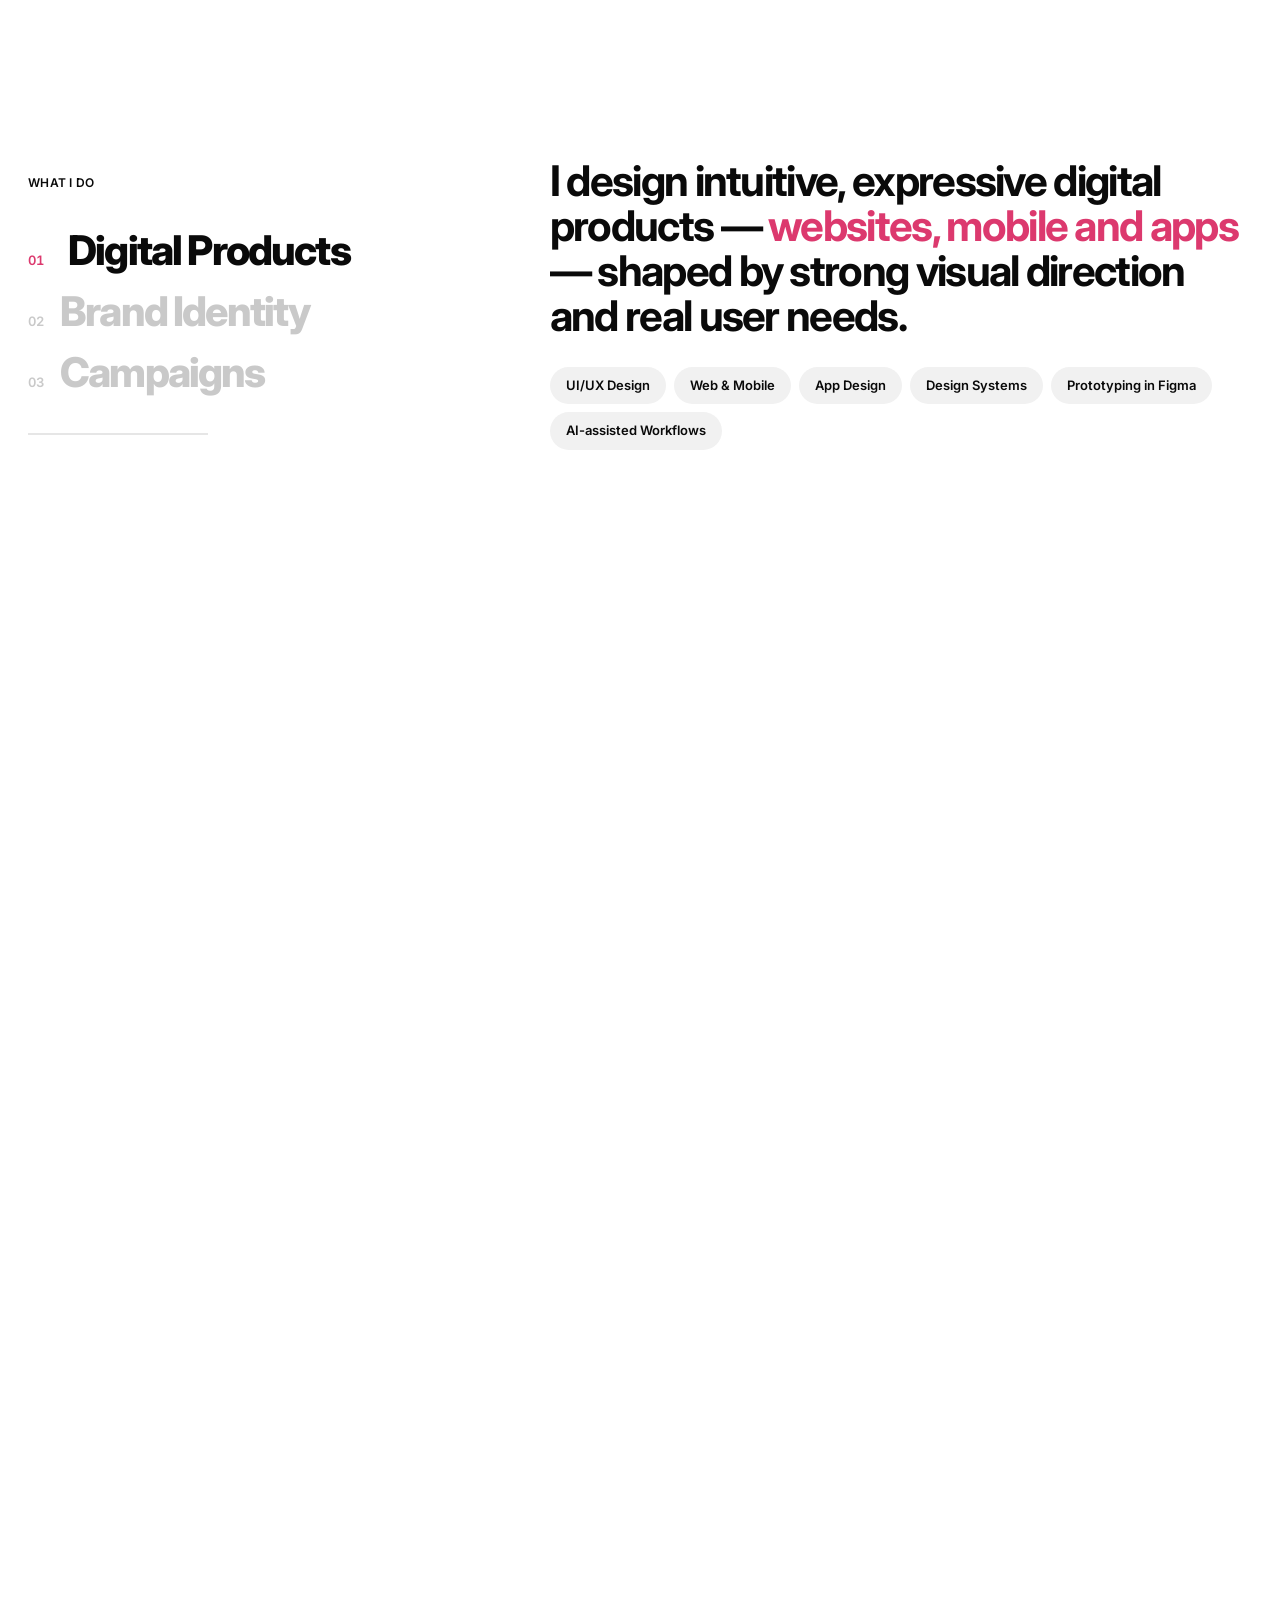
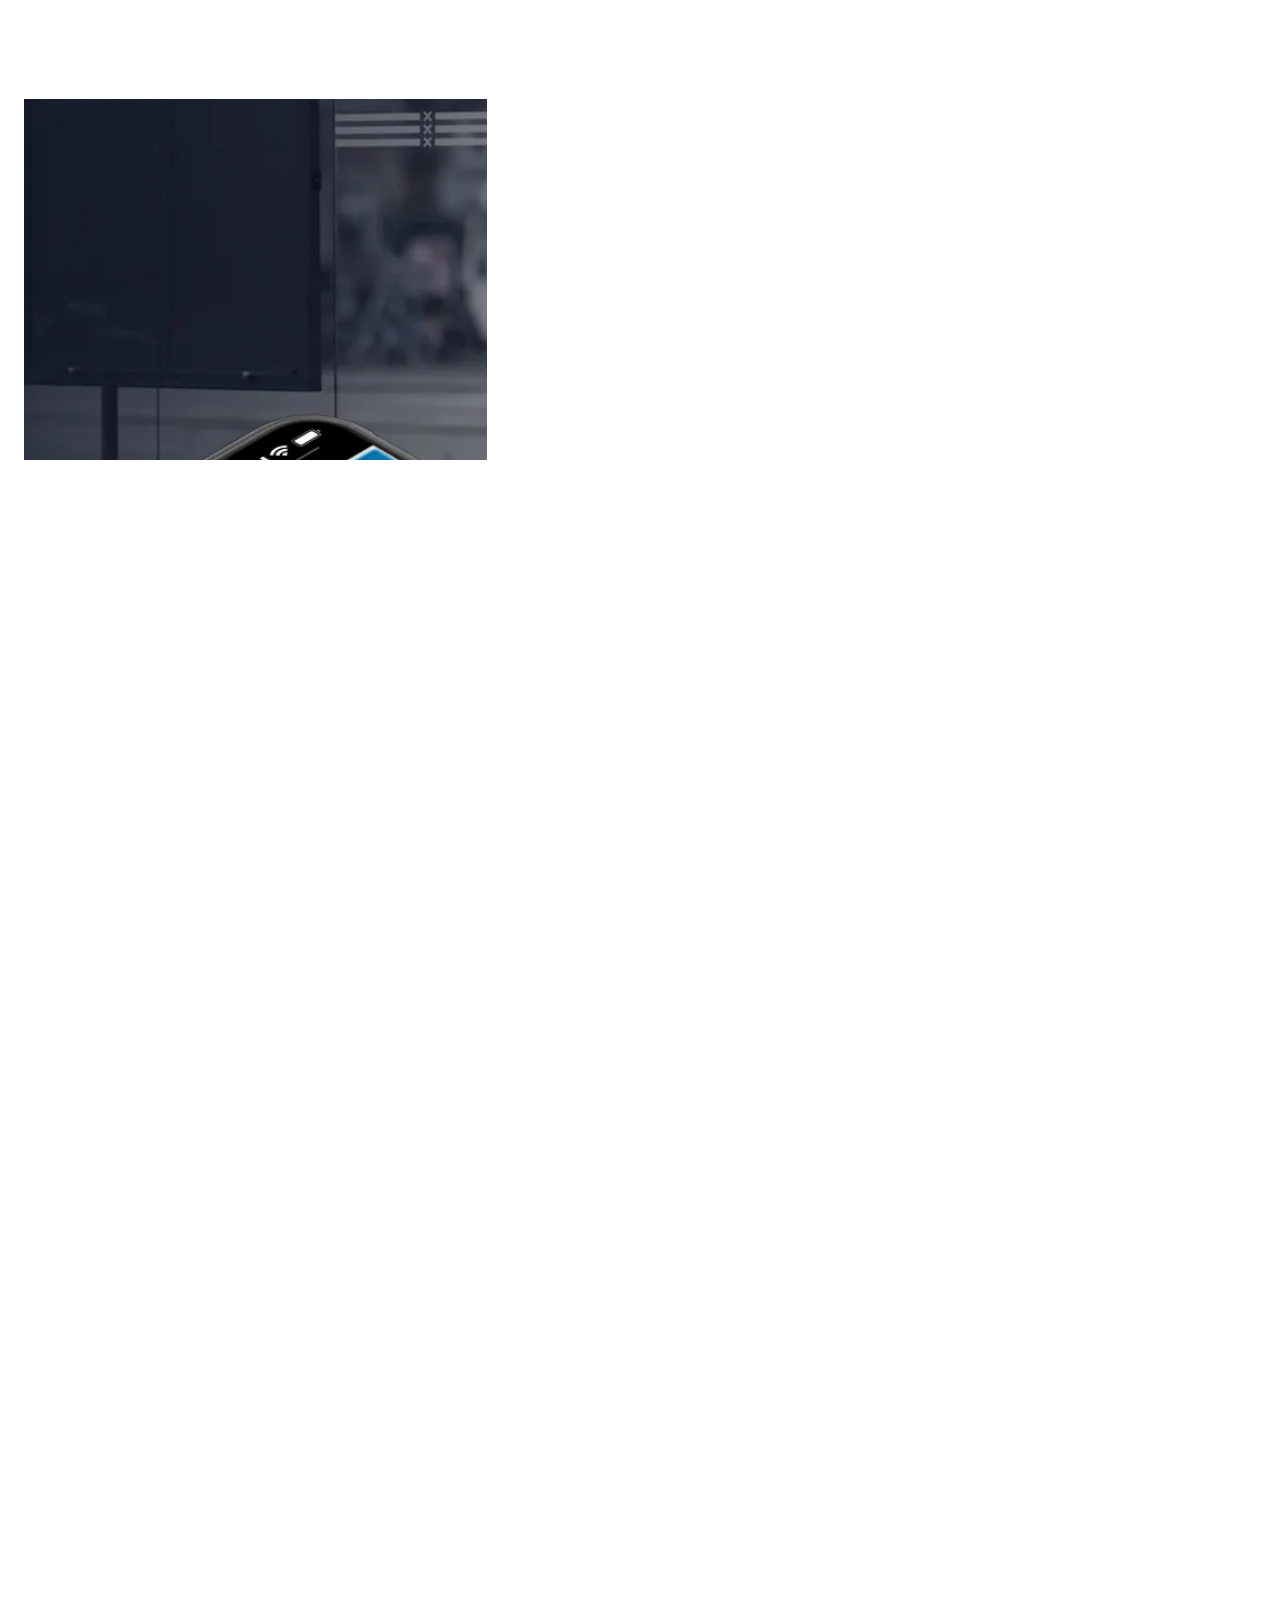
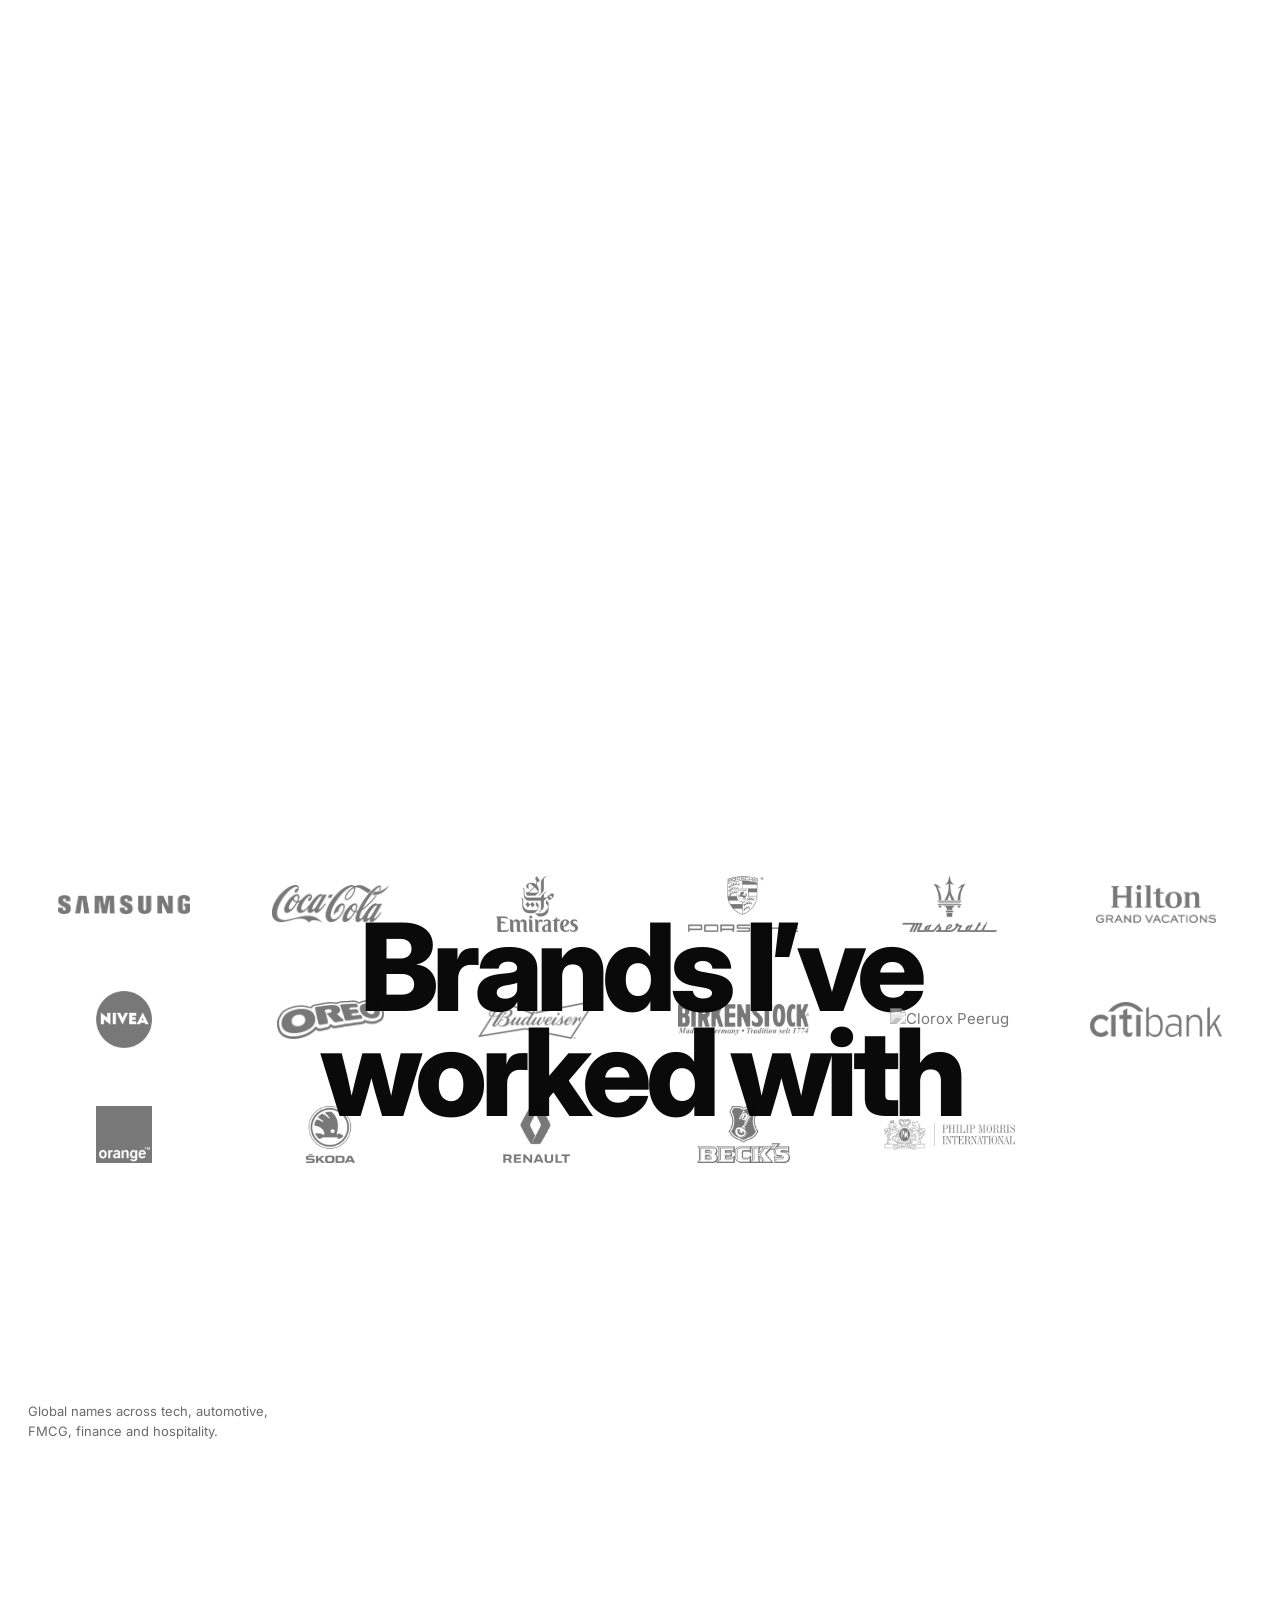
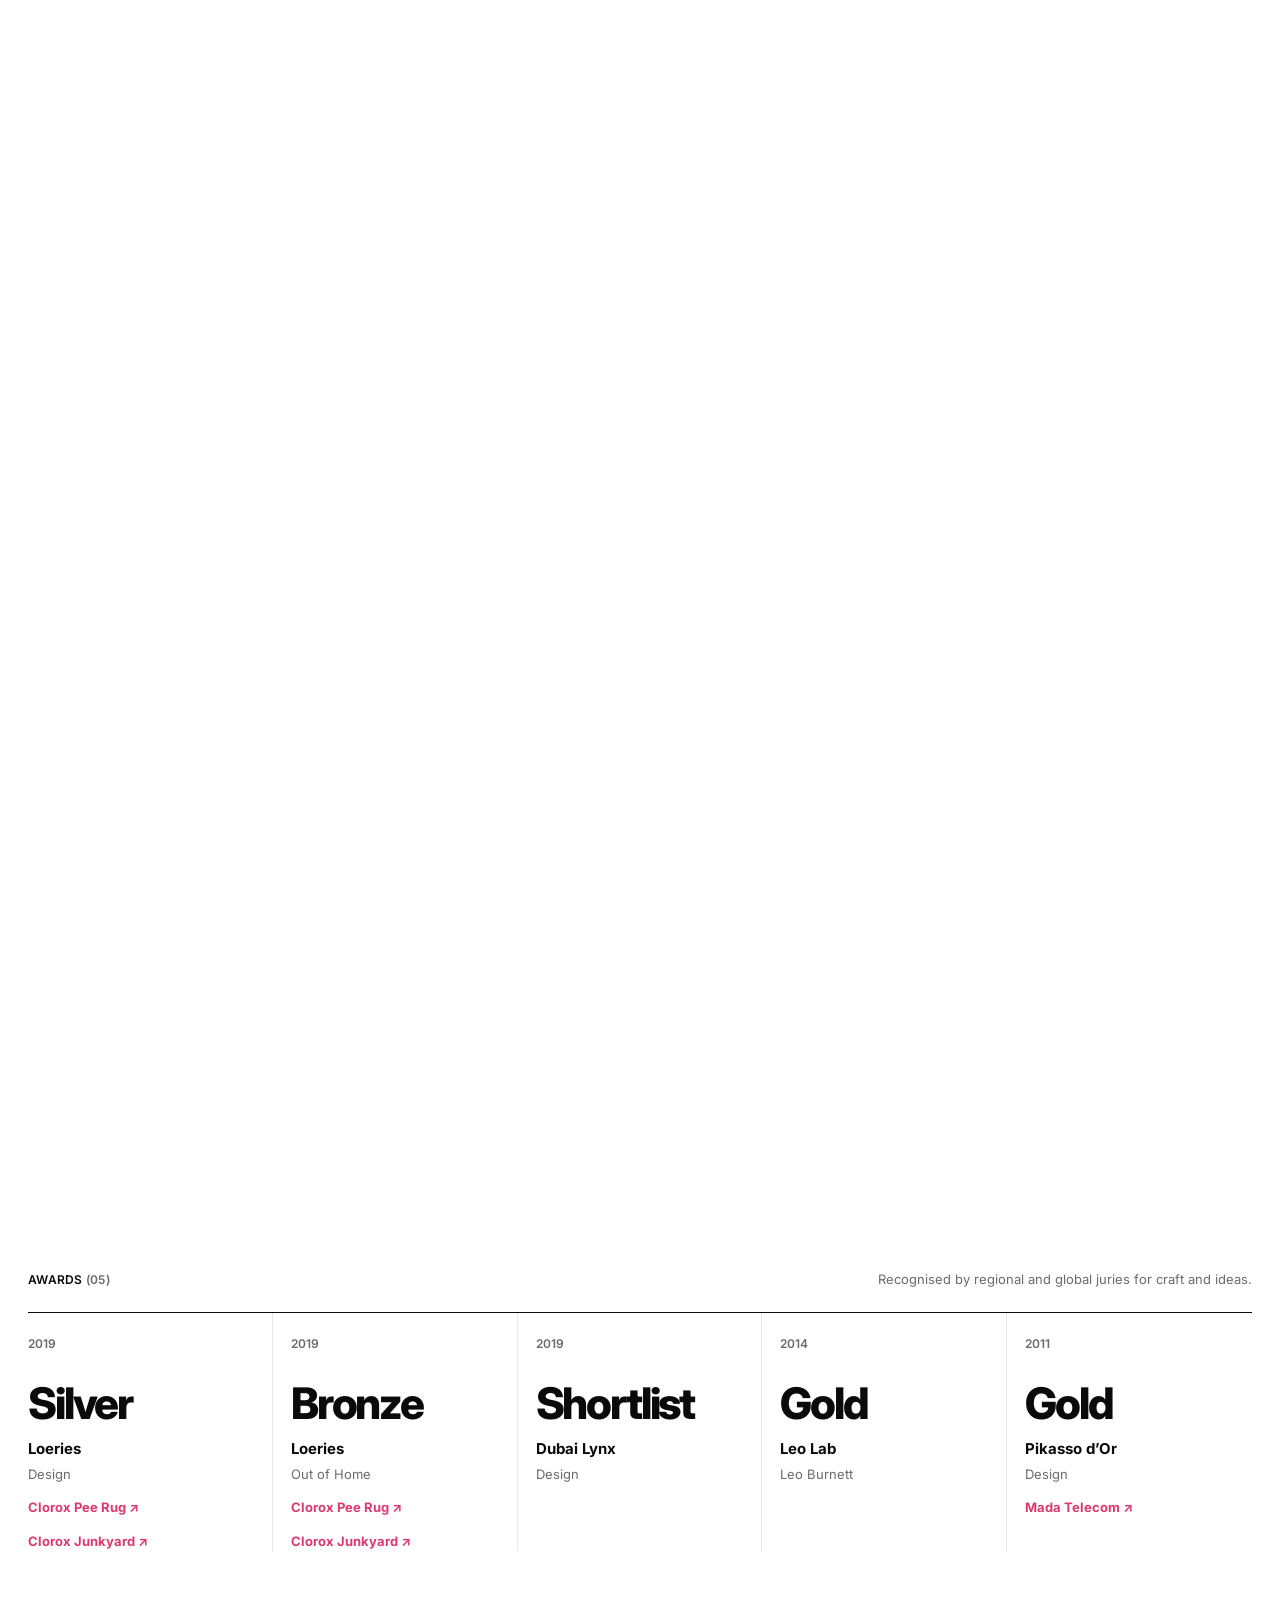
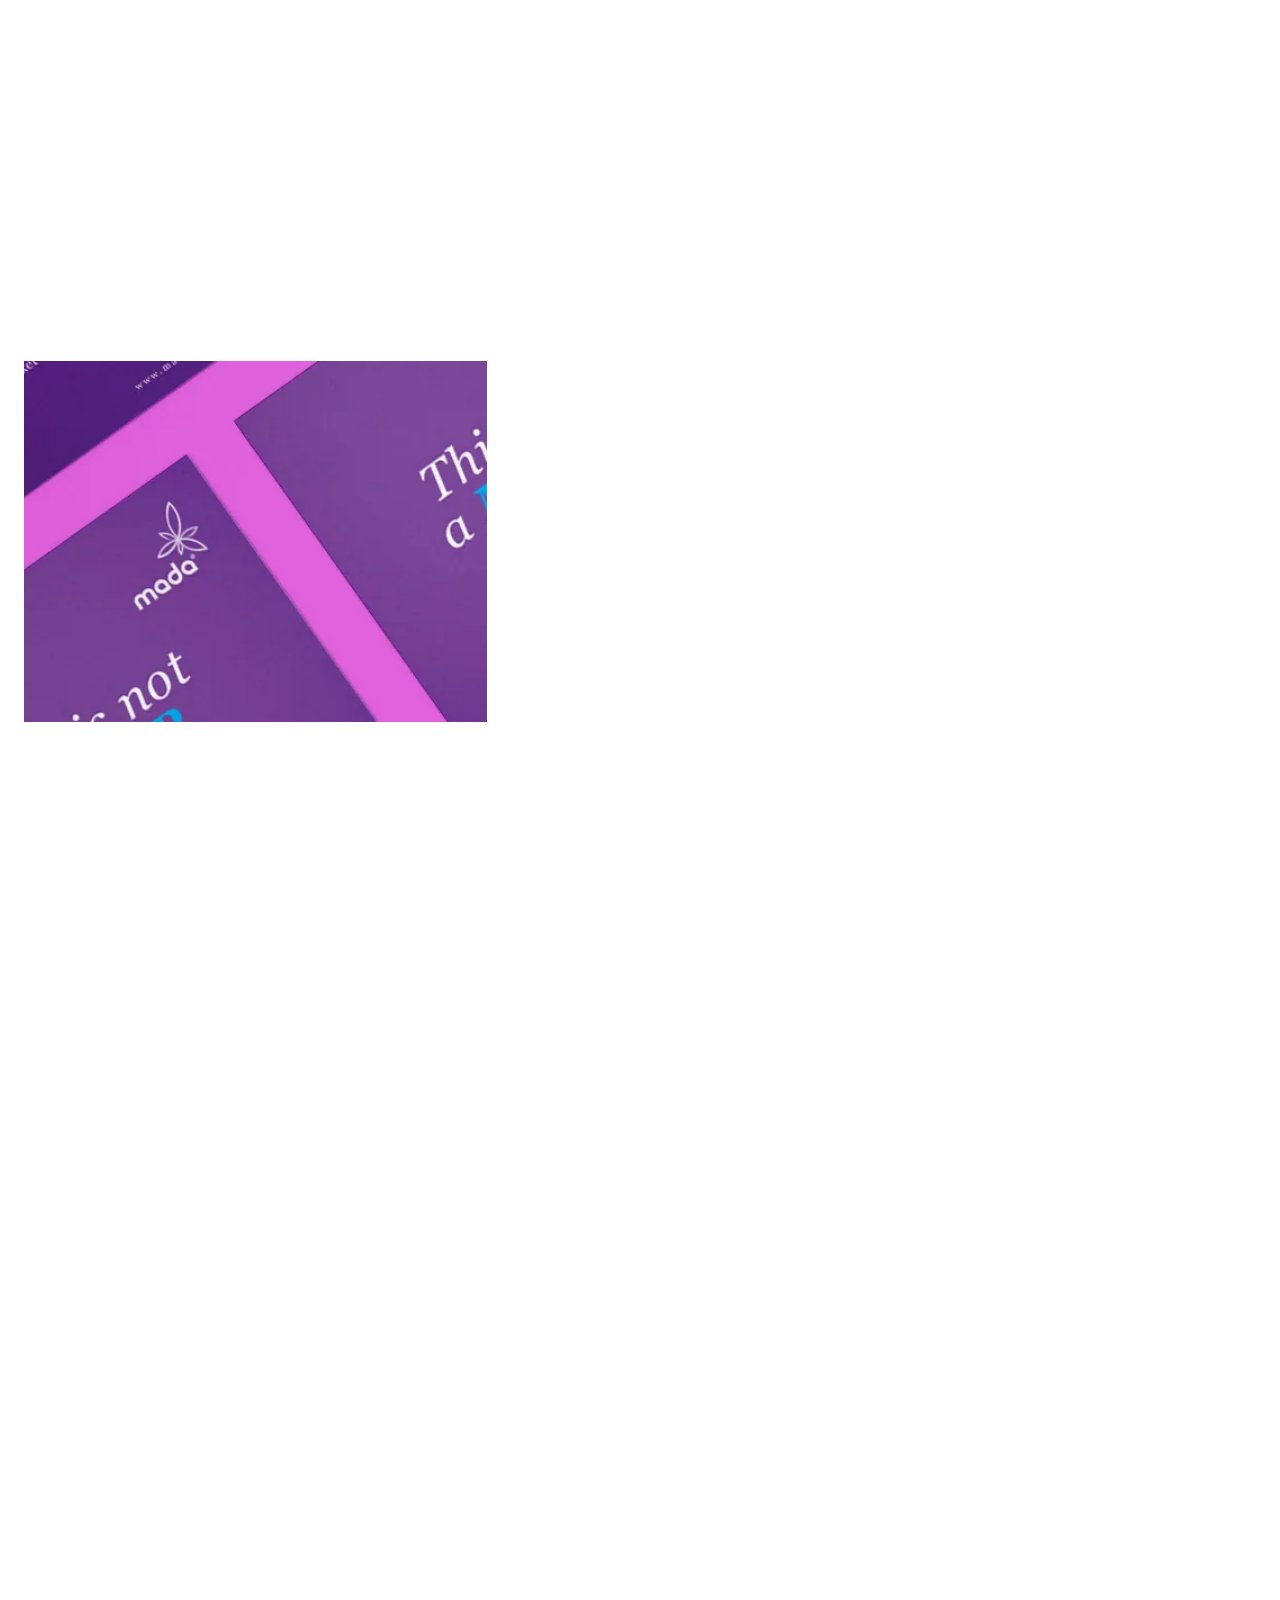
==== commit f2bb943d: "Tighter spacing above and below What I do Desktop pin block is 70vh pinned at 15vh instead of a cent" ====
--- a/index.html
+++ b/index.html
@@ -17,7 +17,7 @@
 <link rel="preconnect" href="https://fonts.googleapis.com">
 <link rel="preconnect" href="https://fonts.gstatic.com" crossorigin>
 <link href="https://fonts.googleapis.com/css2?family=Inter:opsz,wght@14..32,400..900&display=swap" rel="stylesheet">
-<link rel="stylesheet" href="css/style.css?v=1794649663">
+<link rel="stylesheet" href="css/style.css?v=1794666574">
 </head>
 <body>
 <div class="intro" aria-hidden="true"><div class="intro__name"><span>Fadi Awwad</span></div><div class="intro__count">000</div></div>
@@ -645,6 +645,6 @@
 </div>
 
 <script src="https://unpkg.com/lenis@1.1.20/dist/lenis.min.js"></script>
-<script src="js/main.js?v=1794649663"></script>
+<script src="js/main.js?v=1794666574"></script>
 </body>
 </html>
--- a/css/style.css
+++ b/css/style.css
@@ -920,3 +920,11 @@
 .cycle { position: relative; display: block; width: 100%; height: 100%; }
 .cycle img { position: absolute; inset: 0; width: 100%; height: 100%; object-fit: cover; opacity: 0; transition: opacity 1.2s var(--ease), transform 1.2s var(--ease); }
 .cycle img.is-on { opacity: 1; }
+/* Tighter spacing around What I do: on desktop the pinned block is 70vh tall and pins
+   15vh from the top (was a full 100vh with the content centred), so less empty space
+   shows above and below it. */
+.work { padding-bottom: clamp(60px, 6vw, 100px); }
+@media (min-width: 901px) {
+  .caps2 { height: 160vh; }
+  .caps2__sticky { top: 15vh; height: 70vh; }
+}
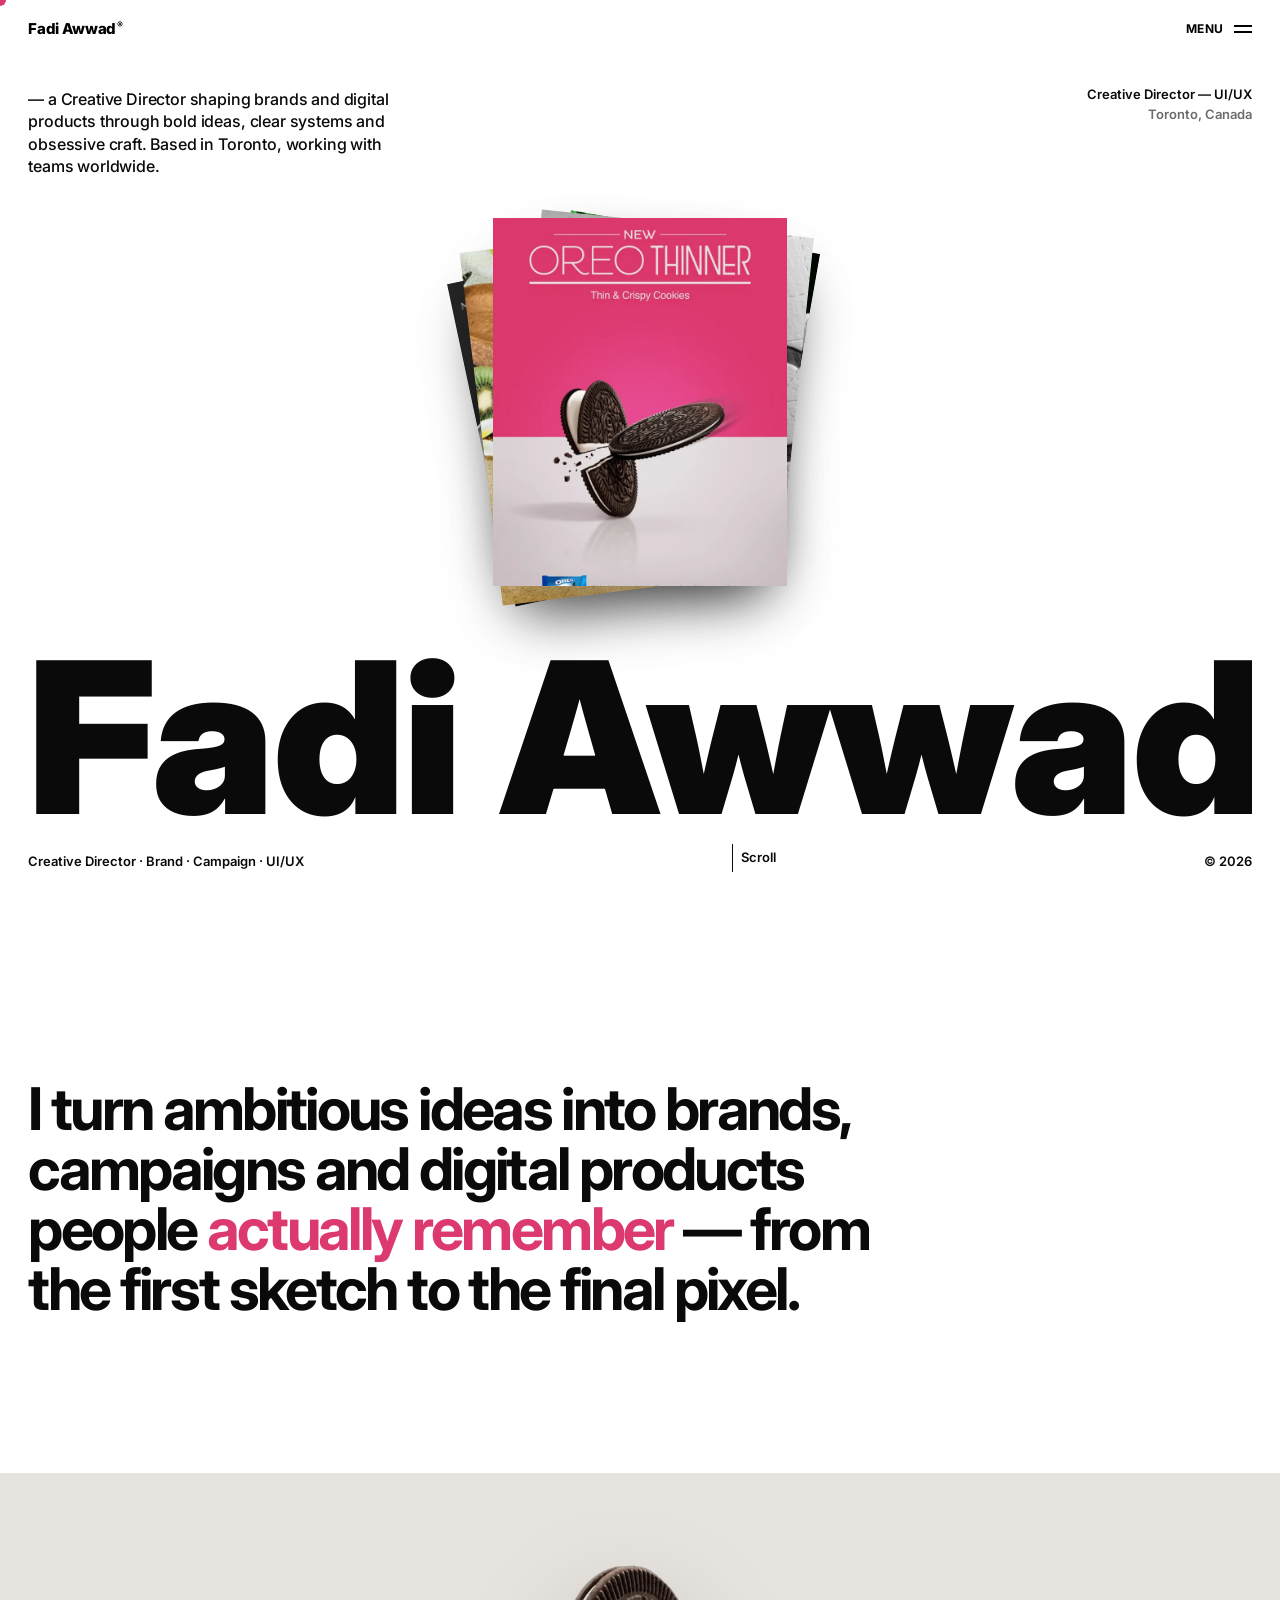
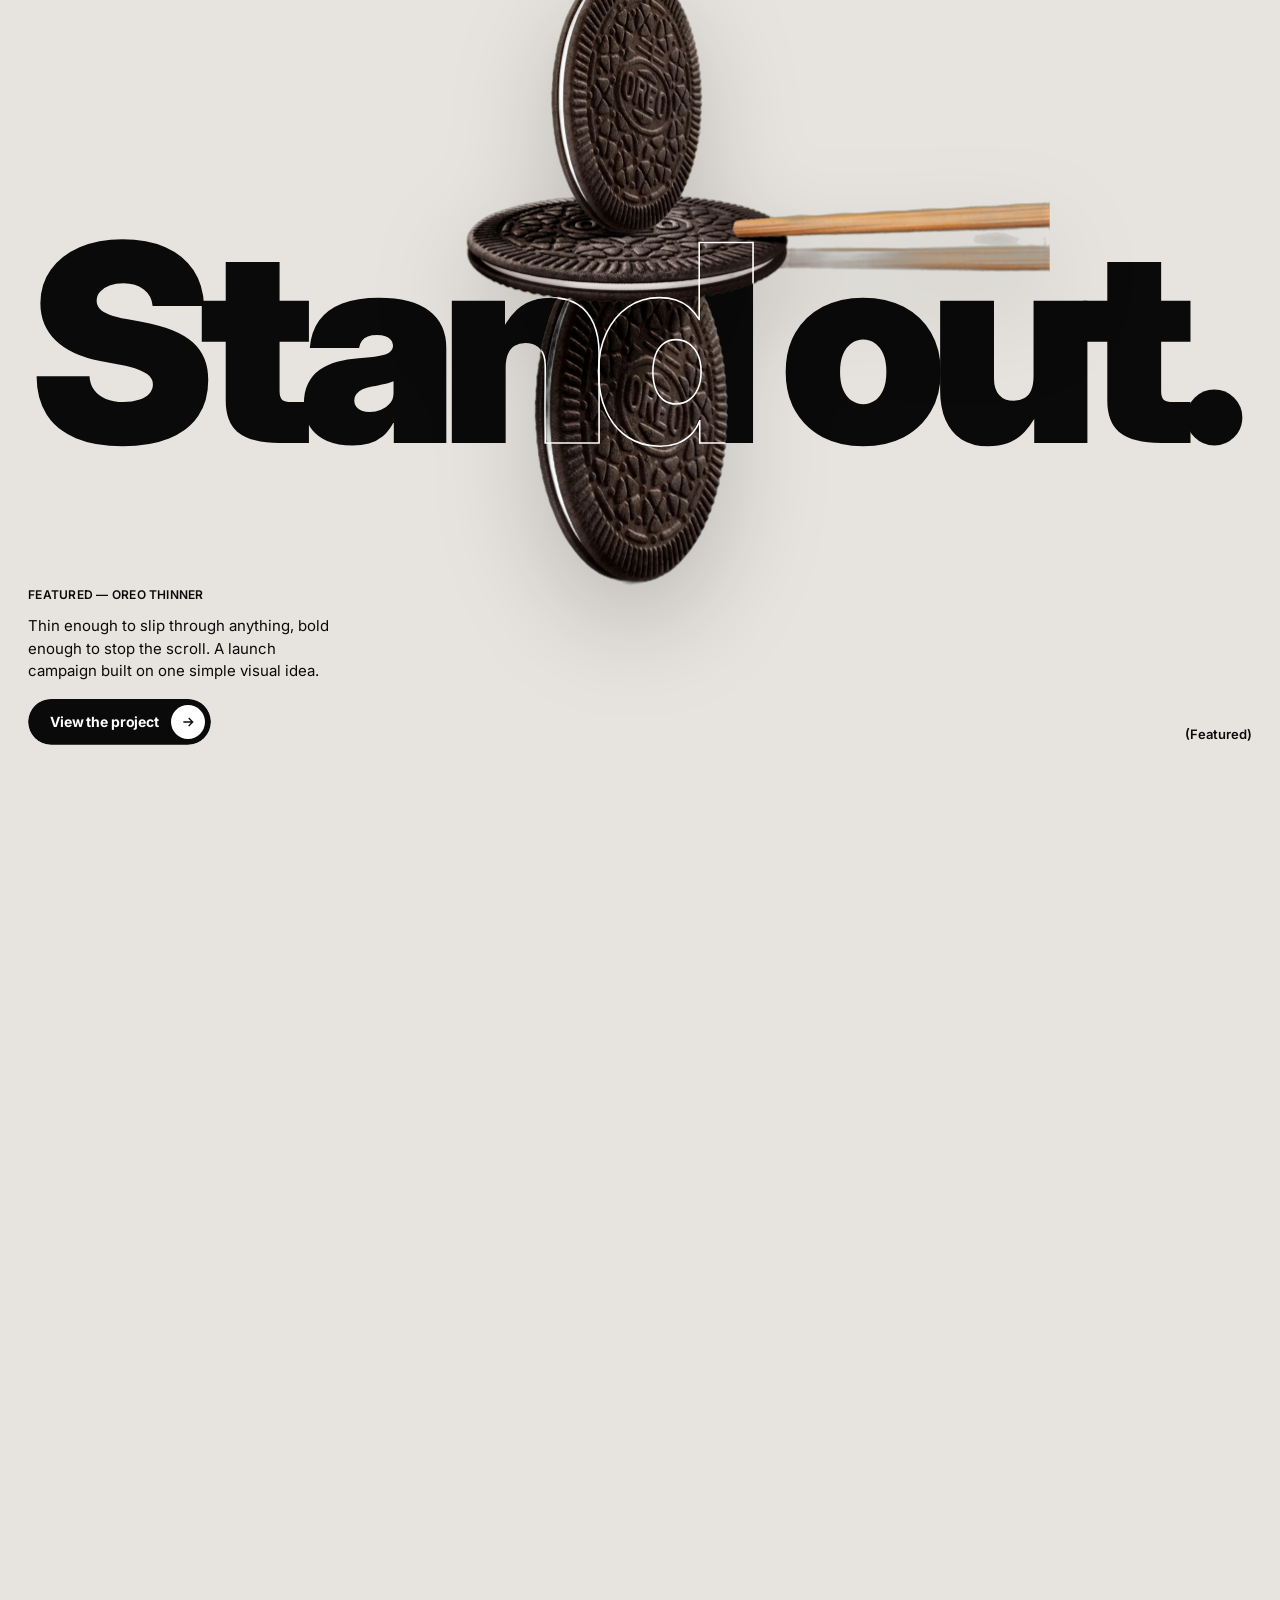
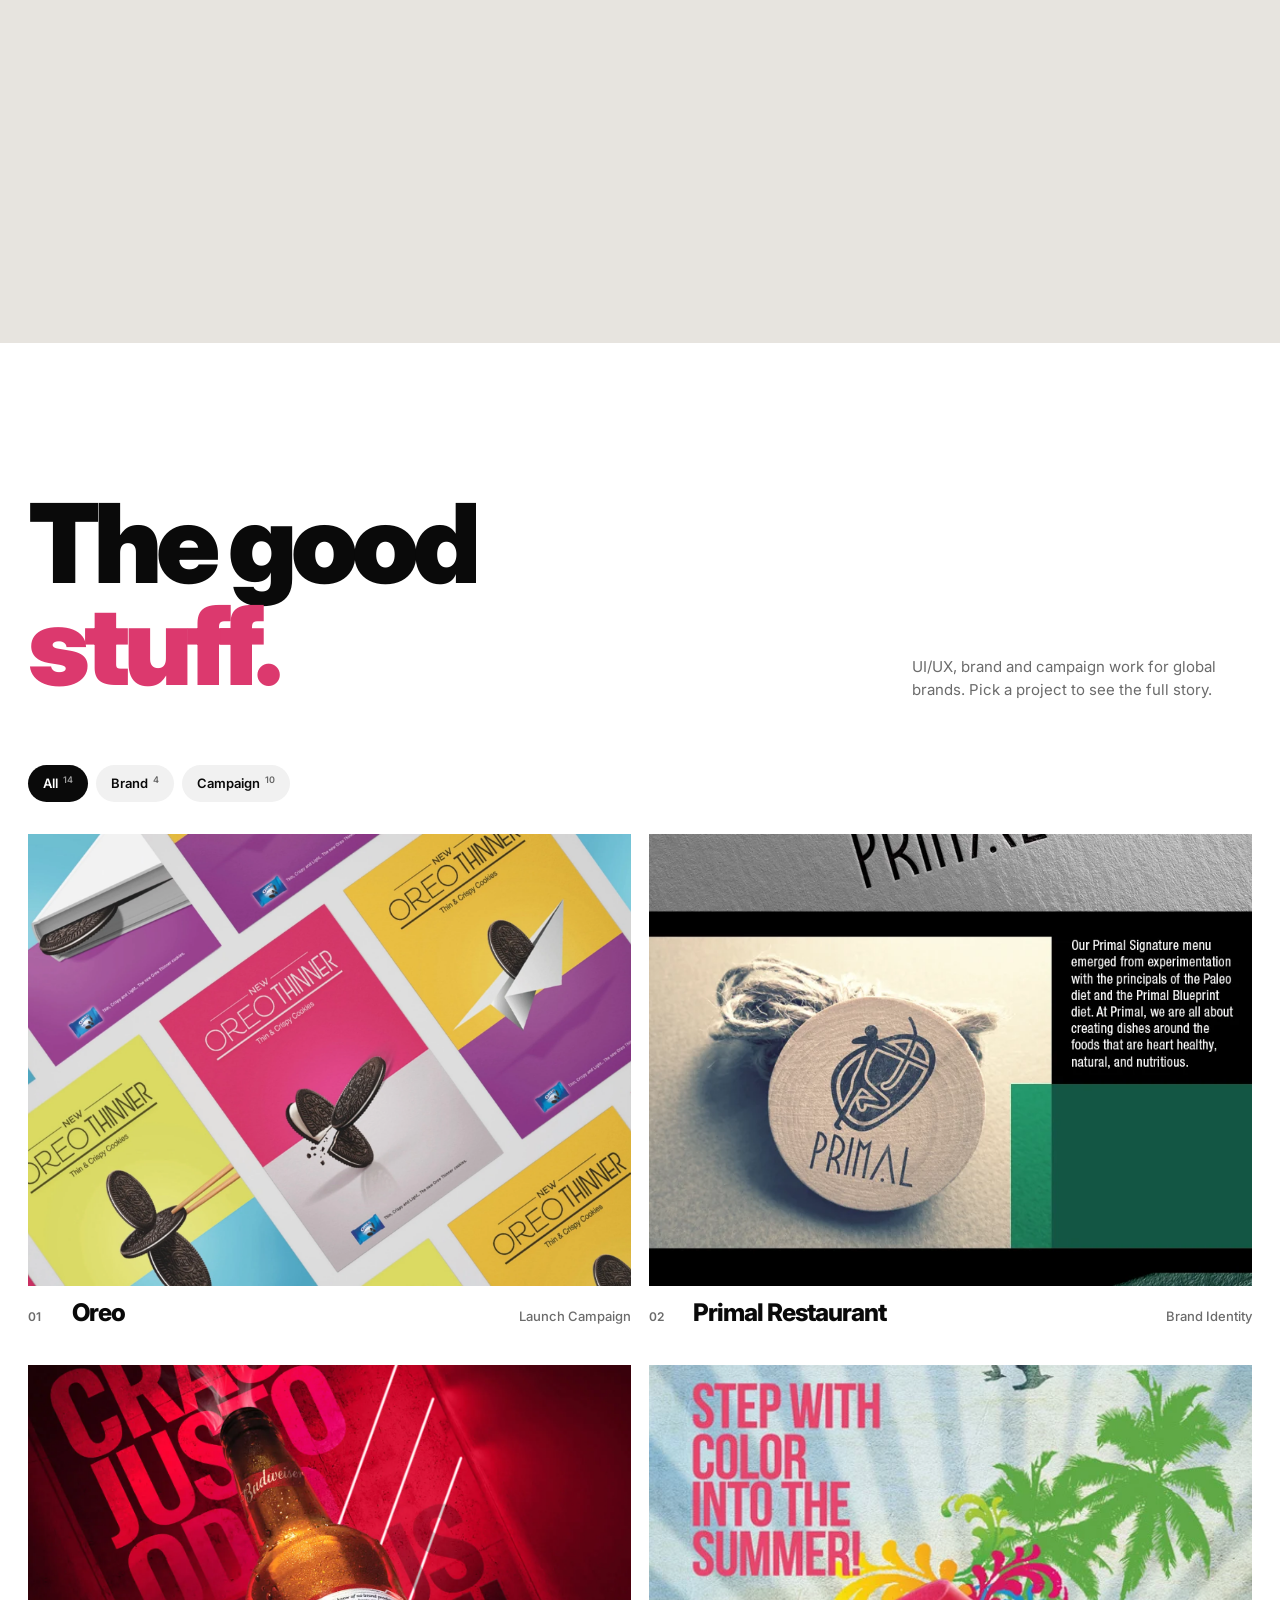
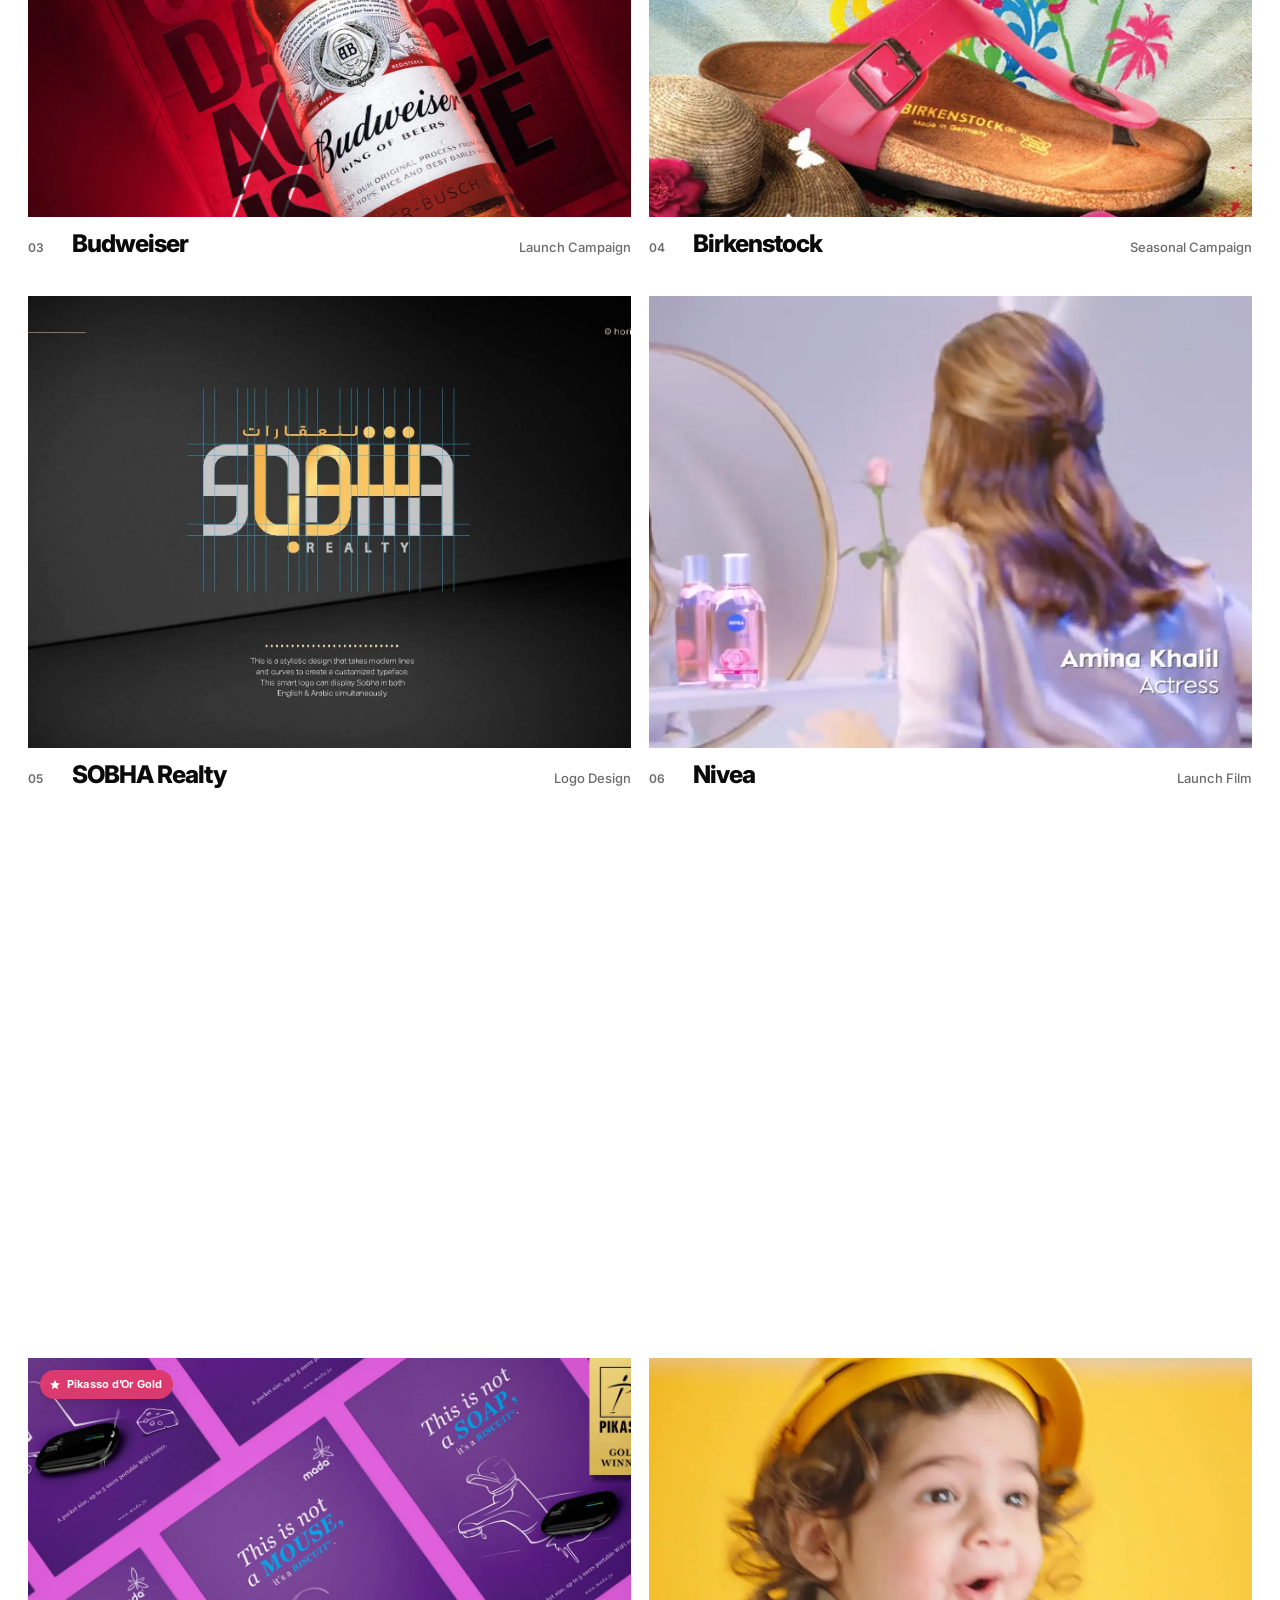
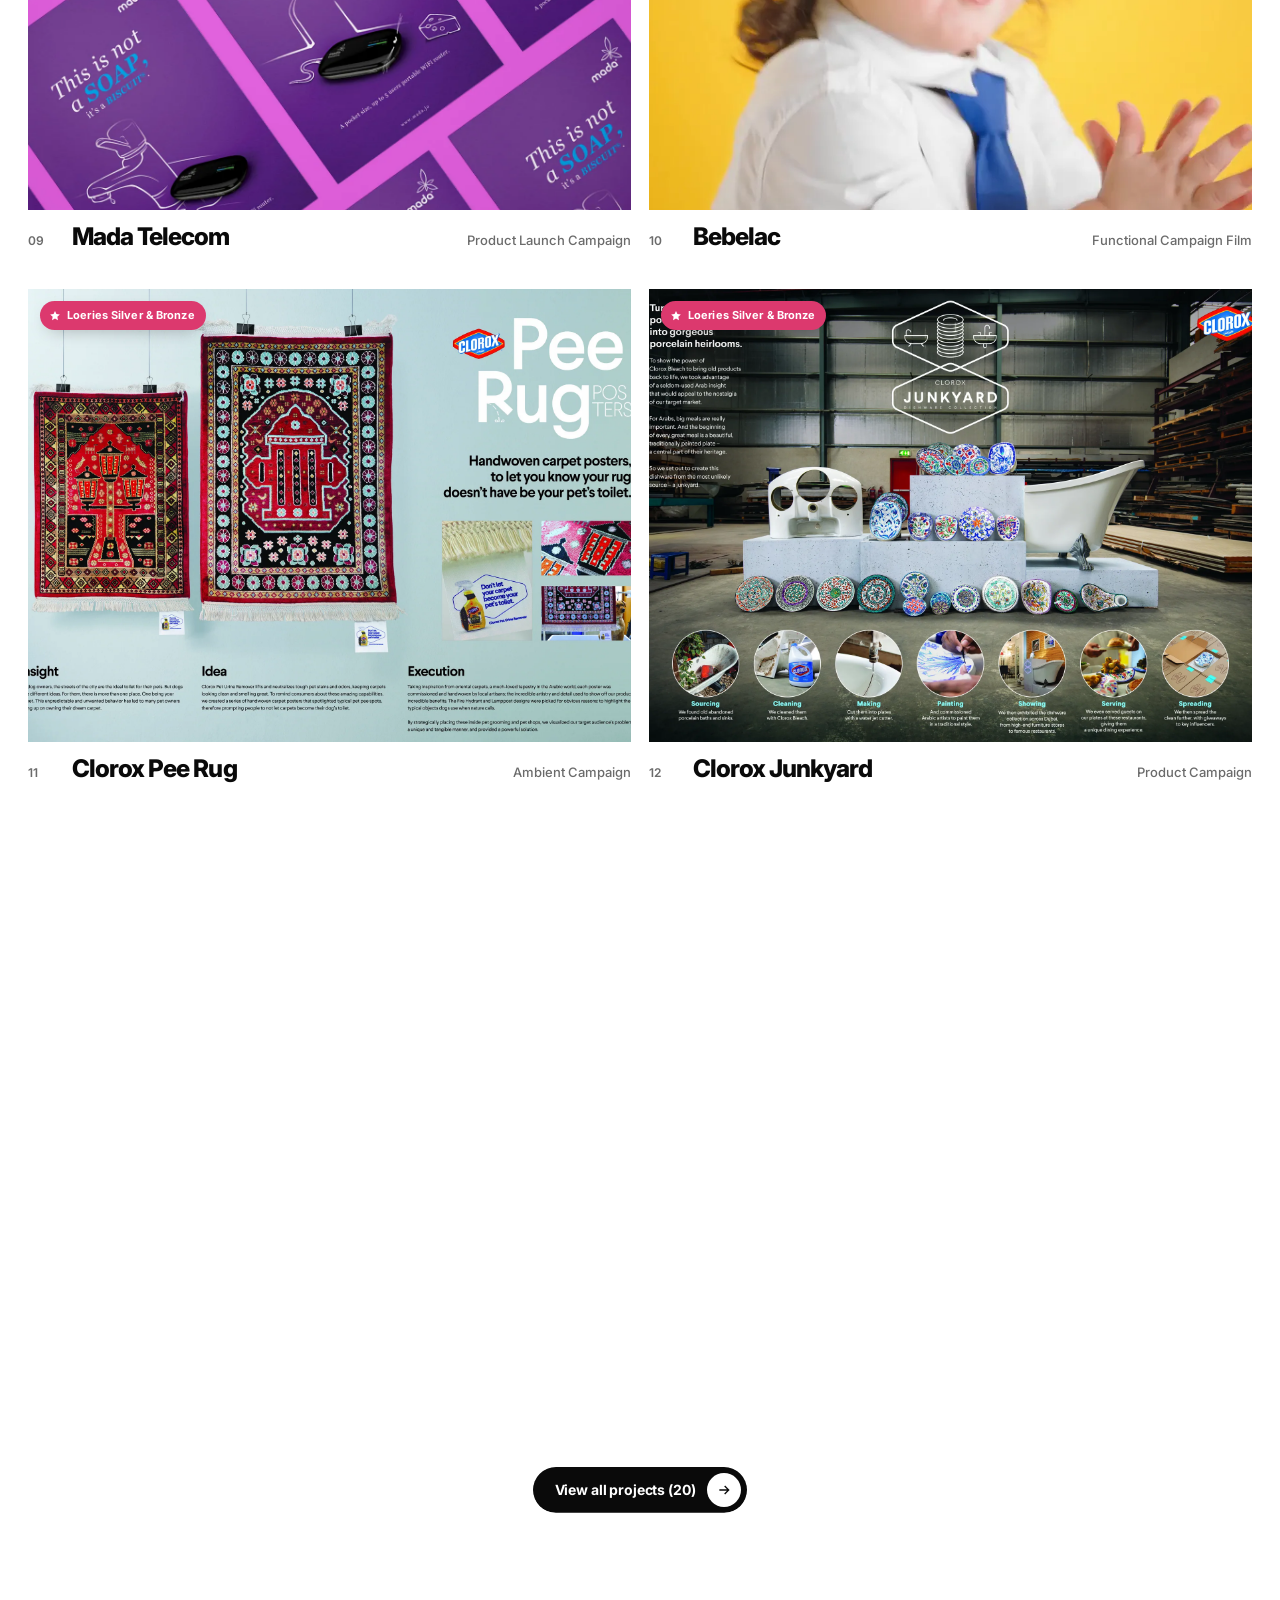
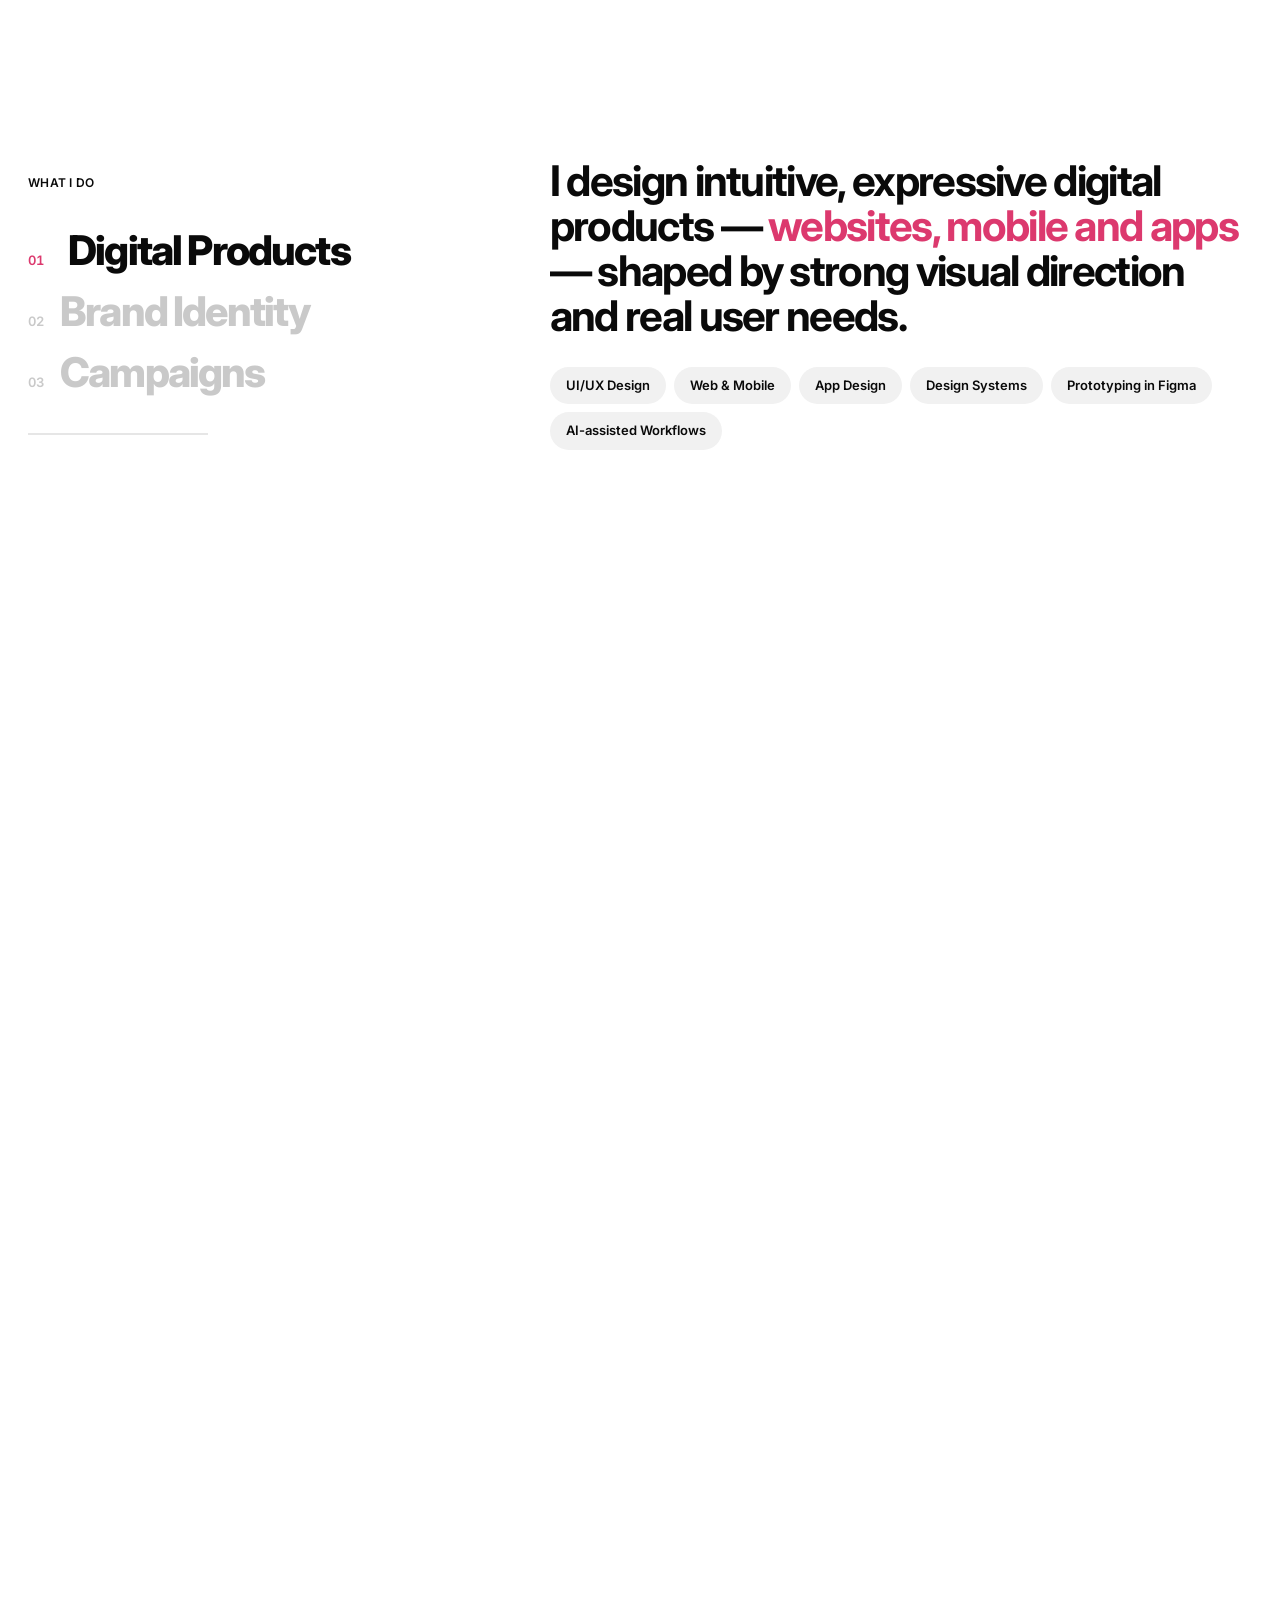
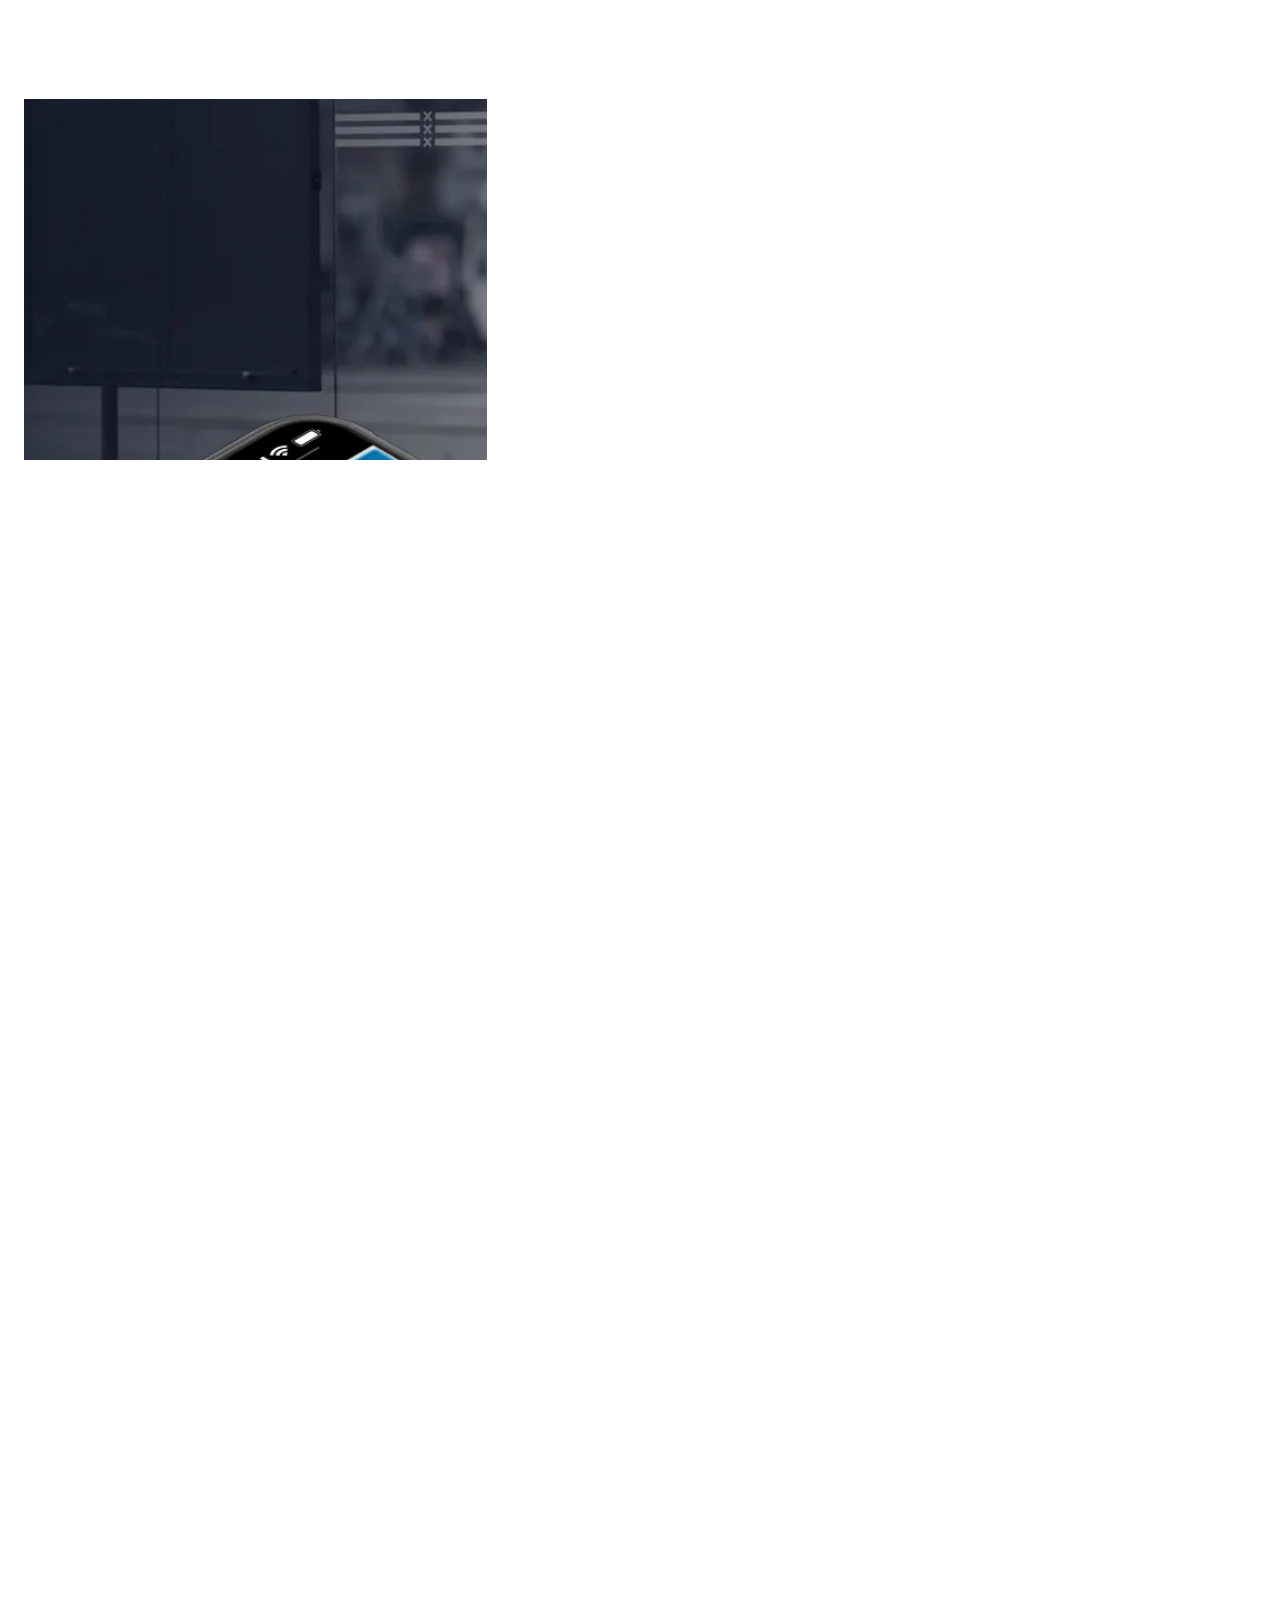
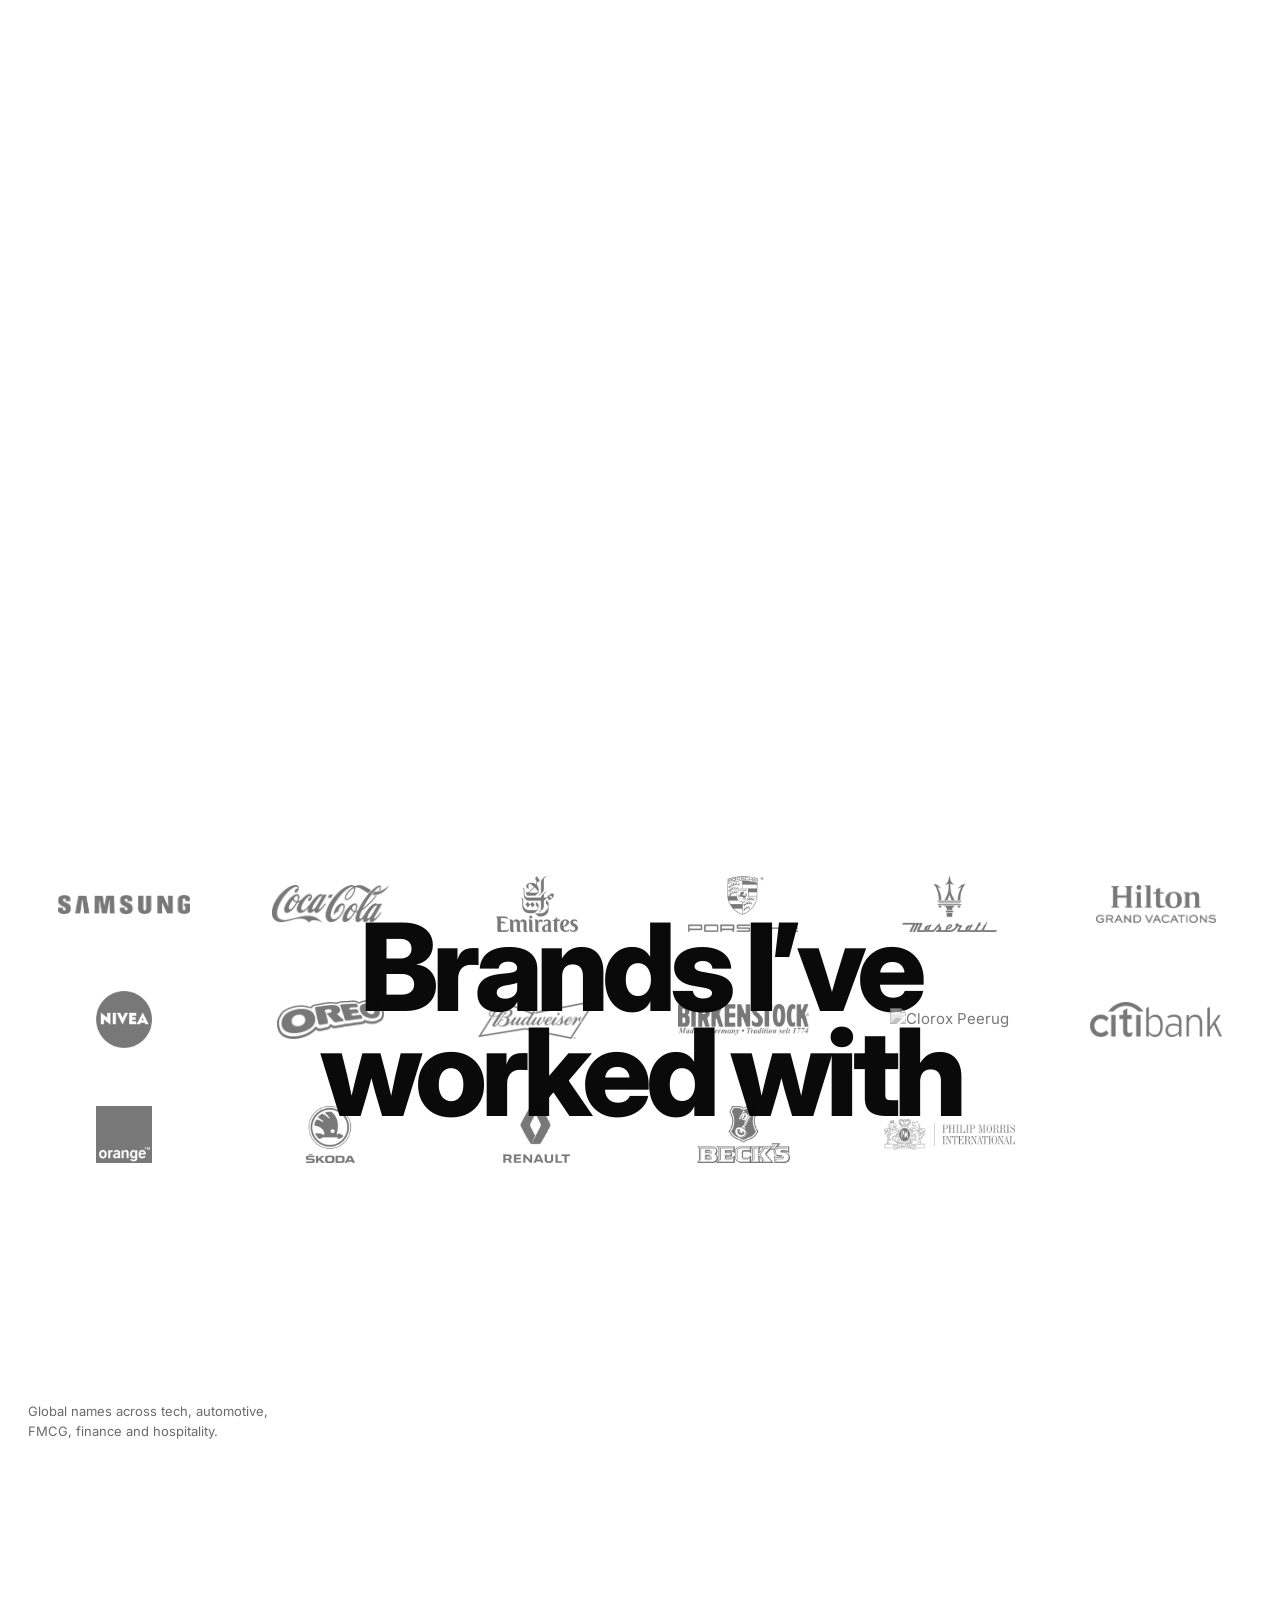
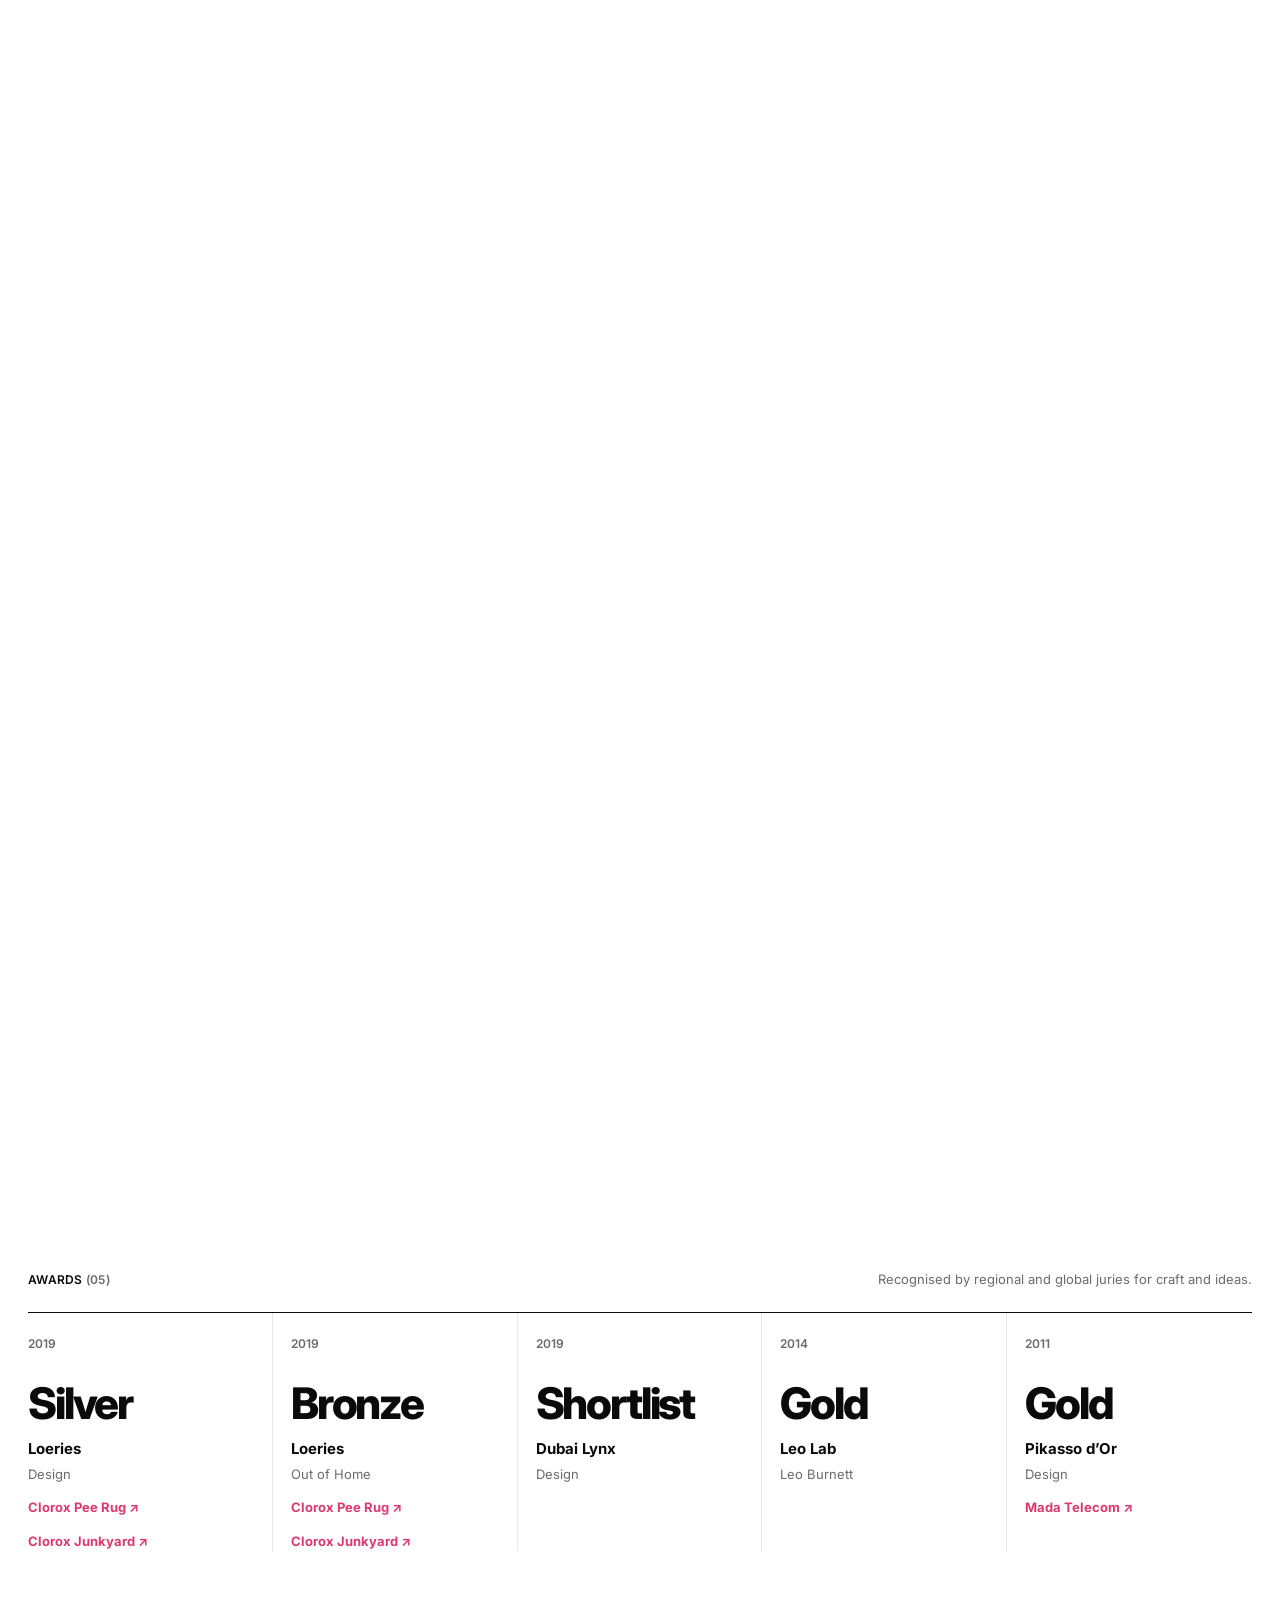
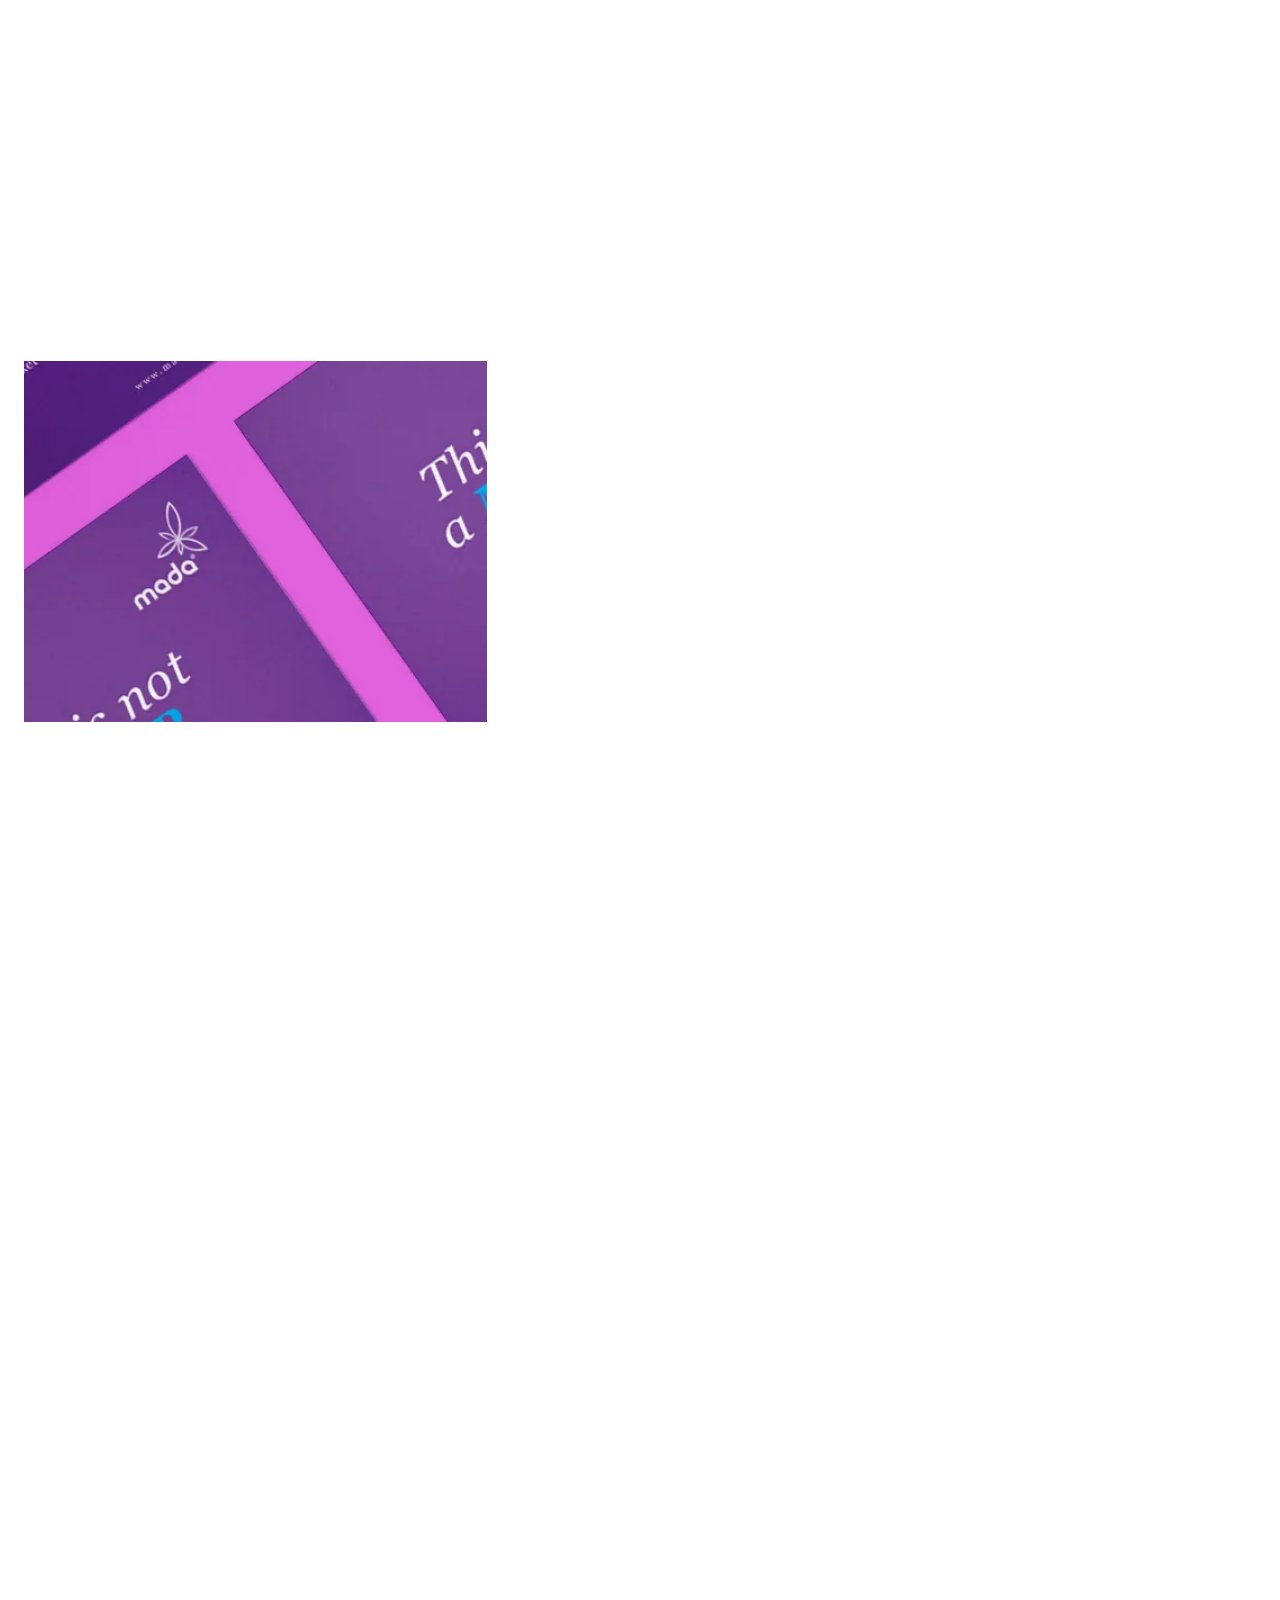
==== commit d3c46b04: "Footer: Twist the Oreo toy; fix the footer name sizing to 0 The cookie spins like a coin and twists " ====
--- a/index.html
+++ b/index.html
@@ -17,7 +17,7 @@
 <link rel="preconnect" href="https://fonts.googleapis.com">
 <link rel="preconnect" href="https://fonts.gstatic.com" crossorigin>
 <link href="https://fonts.googleapis.com/css2?family=Inter:opsz,wght@14..32,400..900&display=swap" rel="stylesheet">
-<link rel="stylesheet" href="css/style.css?v=1794666574">
+<link rel="stylesheet" href="css/style.css?v=1794876647">
 </head>
 <body>
 <div class="intro" aria-hidden="true"><div class="intro__name"><span>Fadi Awwad</span></div><div class="intro__count">000</div></div>
@@ -260,6 +260,13 @@
   <div class="contact__grid">
     <div><span>Email</span><a href="mailto:fadinawwad@gmail.com">fadinawwad@gmail.com</a></div>
     <div><span>Elsewhere</span><a href="https://ca.linkedin.com/in/fadinawwad" target="_blank" rel="noopener">LinkedIn ↗</a><br><a href="https://www.behance.net/fadiawwad" target="_blank" rel="noopener">Behance ↗</a></div>
+    <div class="twist">
+      <div class="twist__stage" tabindex="0" role="img" aria-label="A cookie you can play with: drag sideways to spin it, drag down to twist it open">
+        <div class="twist__shadow"></div><div class="twist__cookie"></div>
+      </div>
+      <p class="twist__line">Before you go, twist one.</p>
+      <p class="twist__hint">Flick to spin · Pull down to open</p>
+    </div>
   </div>
   <p class="footer-name display"><span class="line"><span data-fit="1">Fadi Awwad</span></span></p>
   <div class="footer-bar"><span>© 2026 Fadi Awwad. All rights reserved.</span><a href="#top" class="to-top">Back to top ↑</a></div>
@@ -645,6 +652,6 @@
 </div>
 
 <script src="https://unpkg.com/lenis@1.1.20/dist/lenis.min.js"></script>
-<script src="js/main.js?v=1794666574"></script>
+<script src="js/main.js?v=1794876647"></script>
 </body>
 </html>
--- a/css/style.css
+++ b/css/style.css
@@ -322,6 +322,7 @@
 .contact__grid span { display: block; color: #9a9a9a; font-size: 12px; font-weight: 600; margin-bottom: 6px; }
 .contact__grid a:hover { text-decoration: underline; text-underline-offset: 3px; }
 .footer-name { margin: clamp(50px, 7vw, 100px) 0 0; white-space: nowrap; color: var(--bg); font-weight: 900; }
+.footer-name .line { display: block; }  /* block so the fit script can measure the width (was inline, so the name sized to 0) */
 .footer-bar { display: flex; justify-content: space-between; font-size: 13px; color: #9a9a9a; margin-top: 18px; }
 .to-top:hover { color: #fff; }
 
@@ -928,3 +929,28 @@
   .caps2 { height: 160vh; }
   .caps2__sticky { top: 15vh; height: 70vh; }
 }
+
+/* ---- Twist the Oreo: a small toy in the contact footer (photos: Unsplash) ---- */
+.contact__grid > div.twist { grid-column: 9 / -1; justify-self: end; align-self: start; margin-top: -40px; text-align: center; width: 240px; }
+.twist__stage { position: relative; height: 220px; perspective: 900px; touch-action: none; cursor: grab; outline: none; }
+.twist__stage:active { cursor: grabbing; }
+.twist__stage:focus-visible { box-shadow: 0 0 0 2px var(--accent); border-radius: 12px; }
+.twist__shadow { position: absolute; left: 50%; bottom: 6px; width: 62%; height: 14px; transform: translateX(-50%); border-radius: 50%;
+  background: radial-gradient(closest-side, rgba(0,0,0,.6), rgba(0,0,0,0)); filter: blur(3px); }
+.twist__cookie { position: absolute; left: 50%; top: 50%; width: 150px; aspect-ratio: 1; transform-style: preserve-3d; }
+.twist__half, .twist__cream { position: absolute; inset: 0; transform-style: preserve-3d; }
+.twist__l { position: absolute; inset: 0; border-radius: 50%; backface-visibility: hidden; }
+.twist__l--edge { background: #342c25; backface-visibility: visible;
+  -webkit-mask: repeating-conic-gradient(#000 0 3.2deg, rgba(0,0,0,.82) 3.2deg 6deg); mask: repeating-conic-gradient(#000 0 3.2deg, rgba(0,0,0,.82) 3.2deg 6deg); }
+.twist__l--face { background: #463d33 url(../media/play/face.webp) center/cover no-repeat; }
+.twist__l--back { background: #463d33 url(../media/play/back.webp) center/cover no-repeat; }
+.twist__l--face::after, .twist__l--back::after { content: ""; position: absolute; inset: 0; border-radius: 50%;
+  background: radial-gradient(circle at 35% 30%, rgba(255,255,255,.10), rgba(0,0,0,0) 45%, rgba(0,0,0,.28) 100%); }
+.twist__l--inner { background: radial-gradient(circle, #3a2e28 0 60%, #2a201b 100%); }
+.twist__cream .twist__l { inset: 4.5%; background: #f1ede4; backface-visibility: visible; }
+.twist__cream .twist__l--top { background: #f1ede4 url(../media/play/cream.webp) center/cover no-repeat; }
+.twist__line { margin: 6px 0 2px; font-weight: 700; letter-spacing: -0.01em; }
+.twist__hint { margin: 0; font-size: 12px; opacity: .55; }
+@media (max-width: 900px) {
+  .contact__grid > div.twist { grid-column: 1 / -1 !important; justify-self: center; text-align: center !important; margin-top: 10px; }
+}
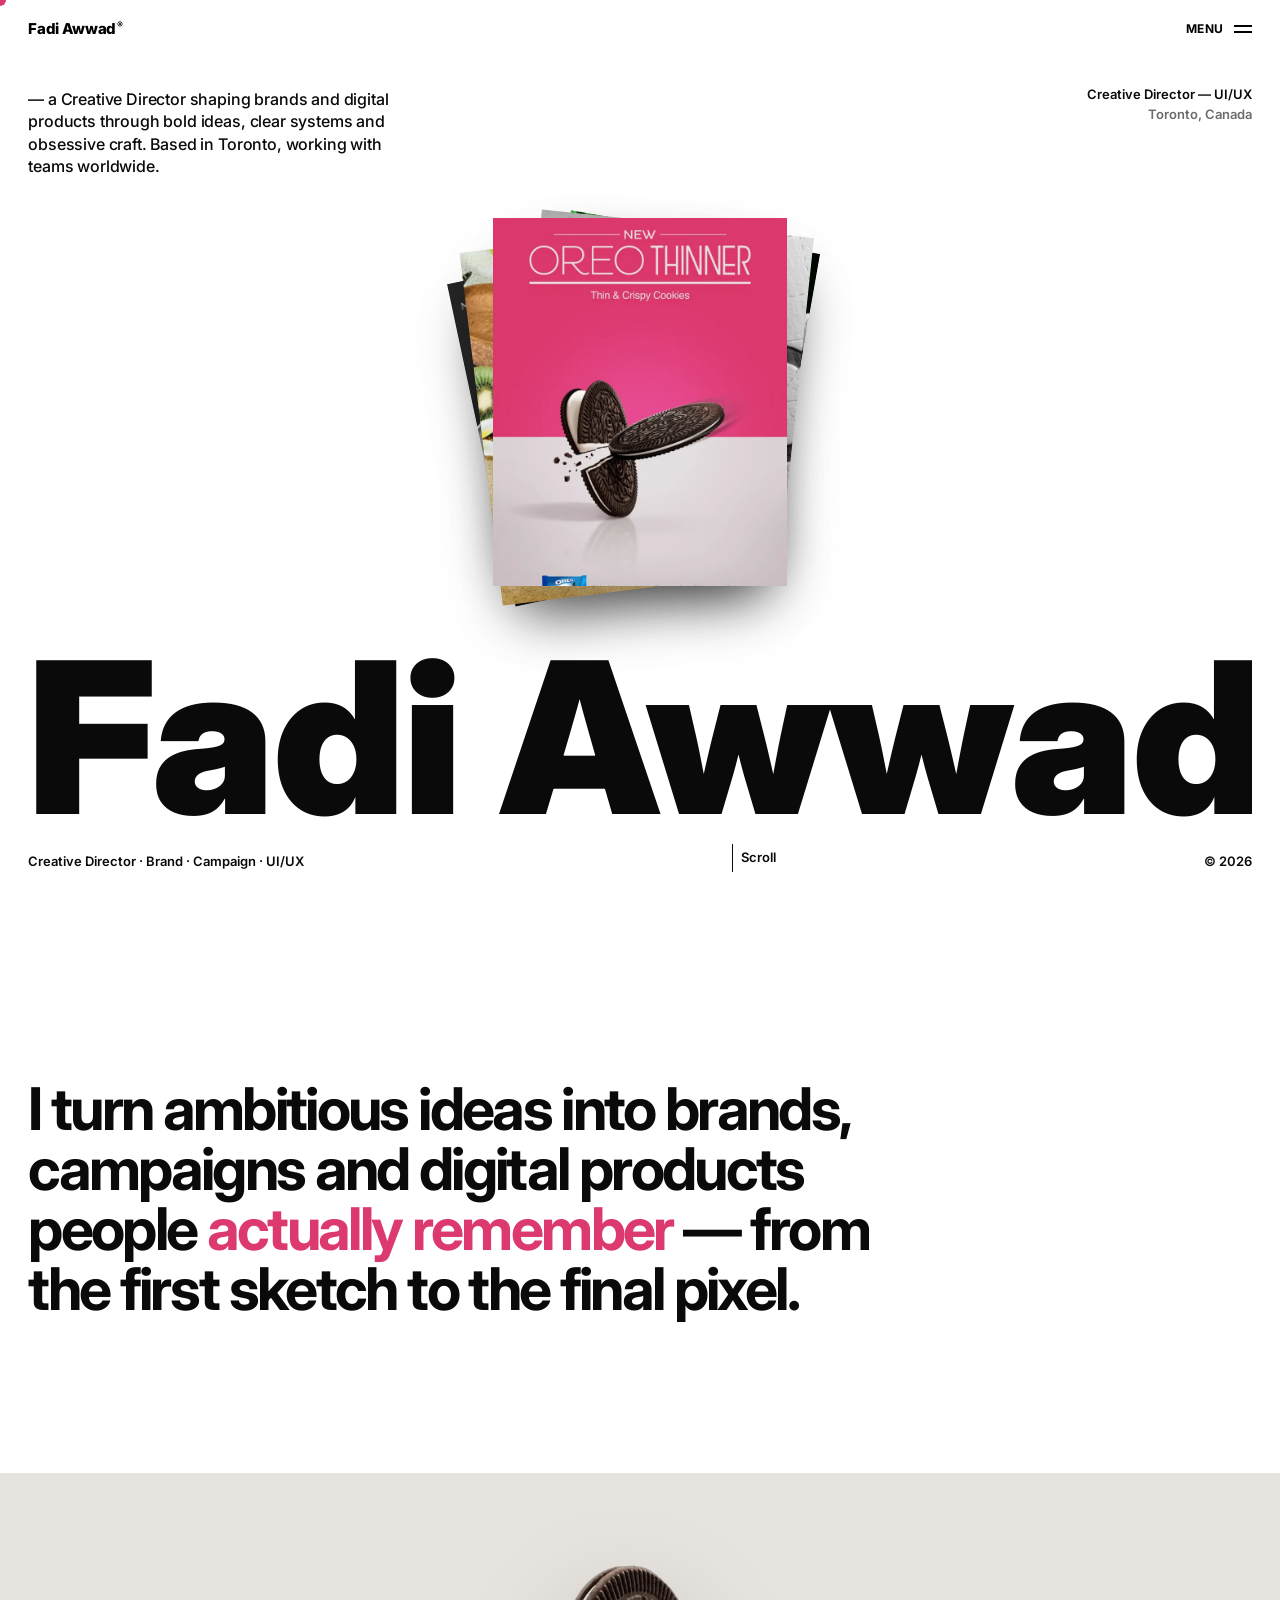
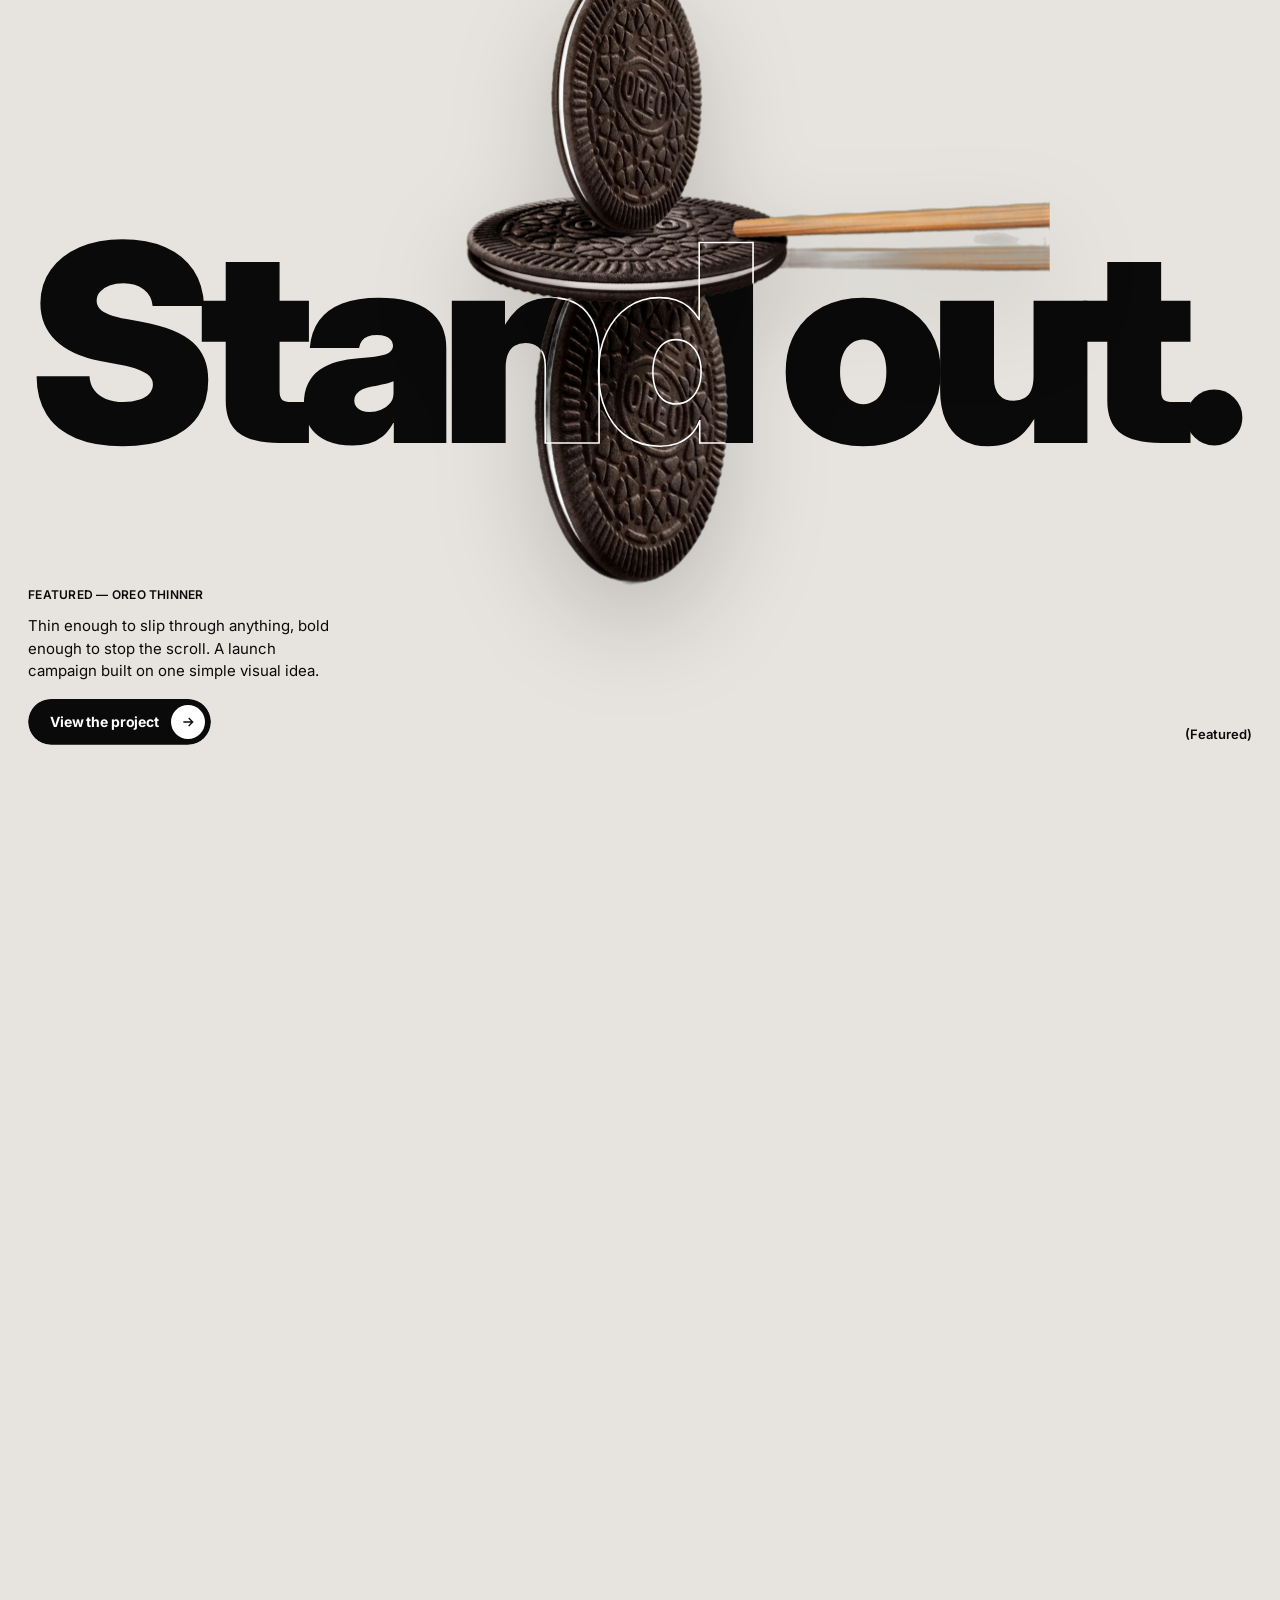
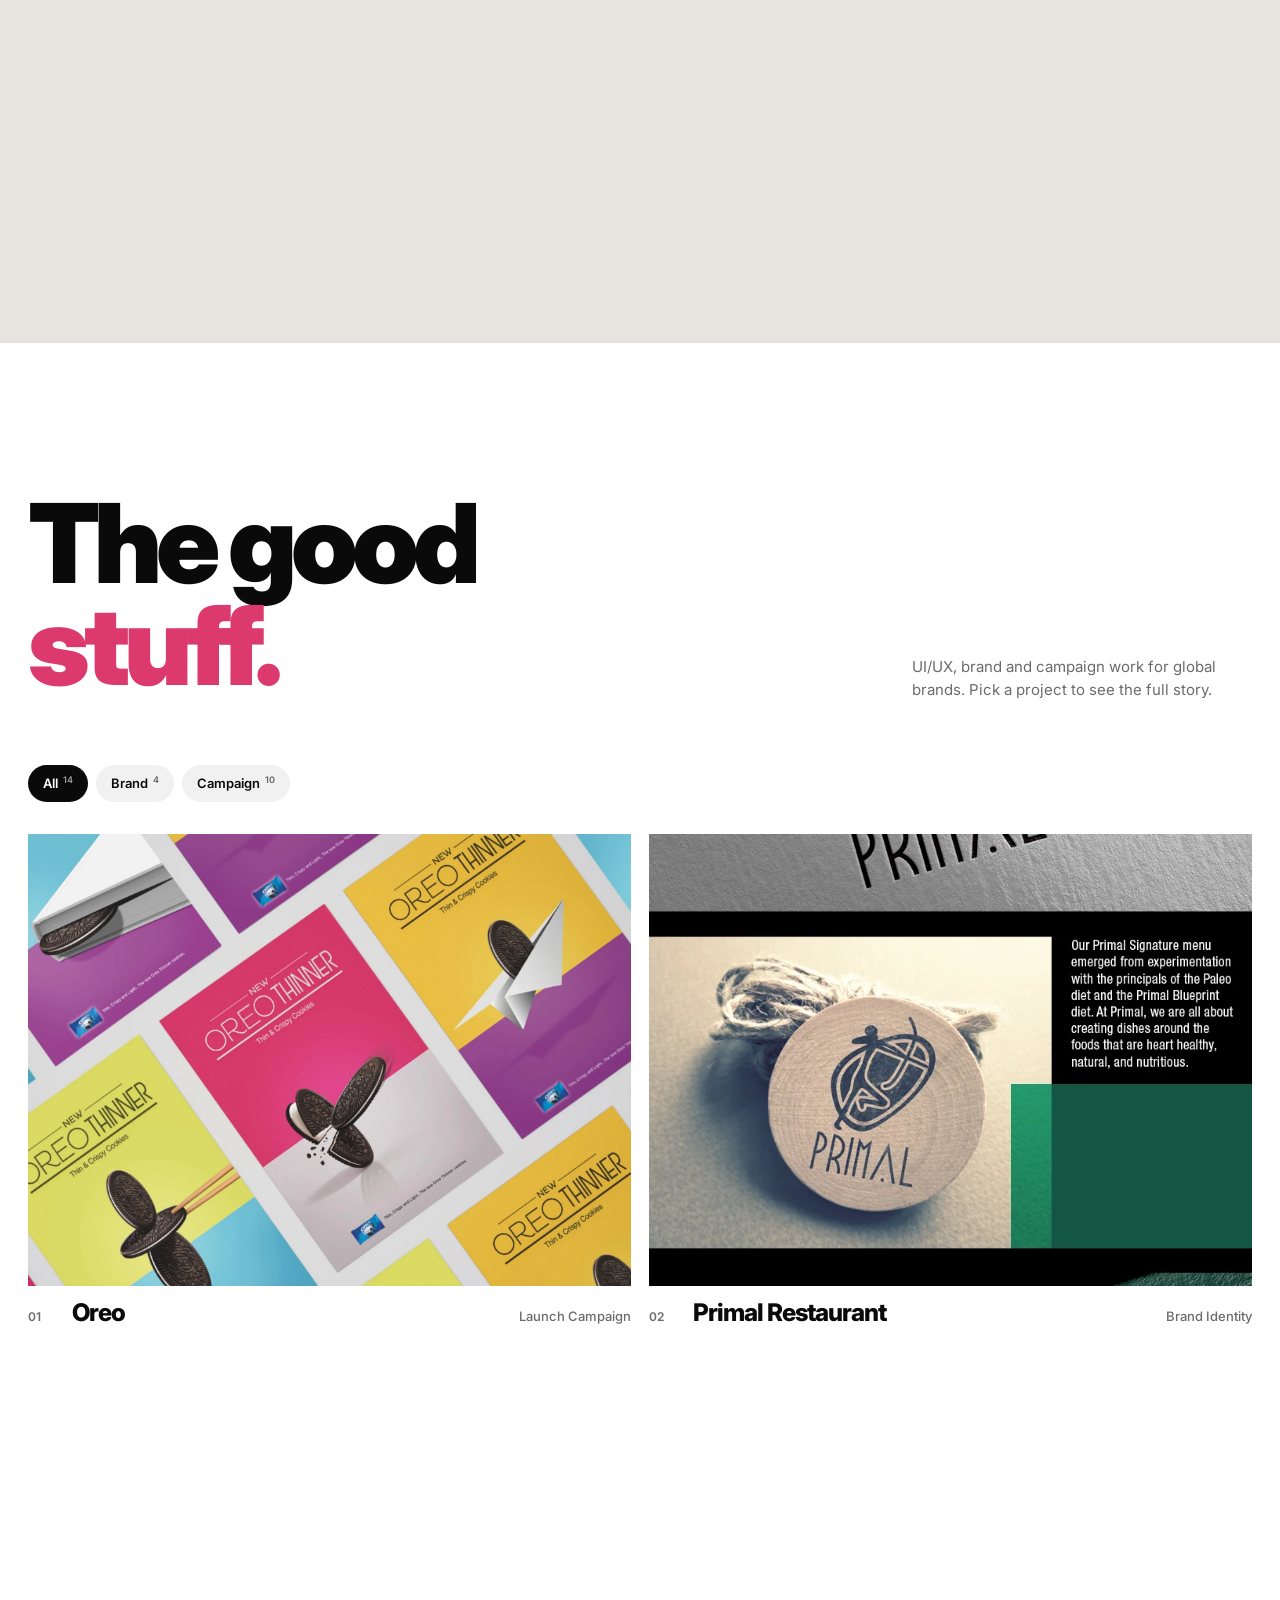
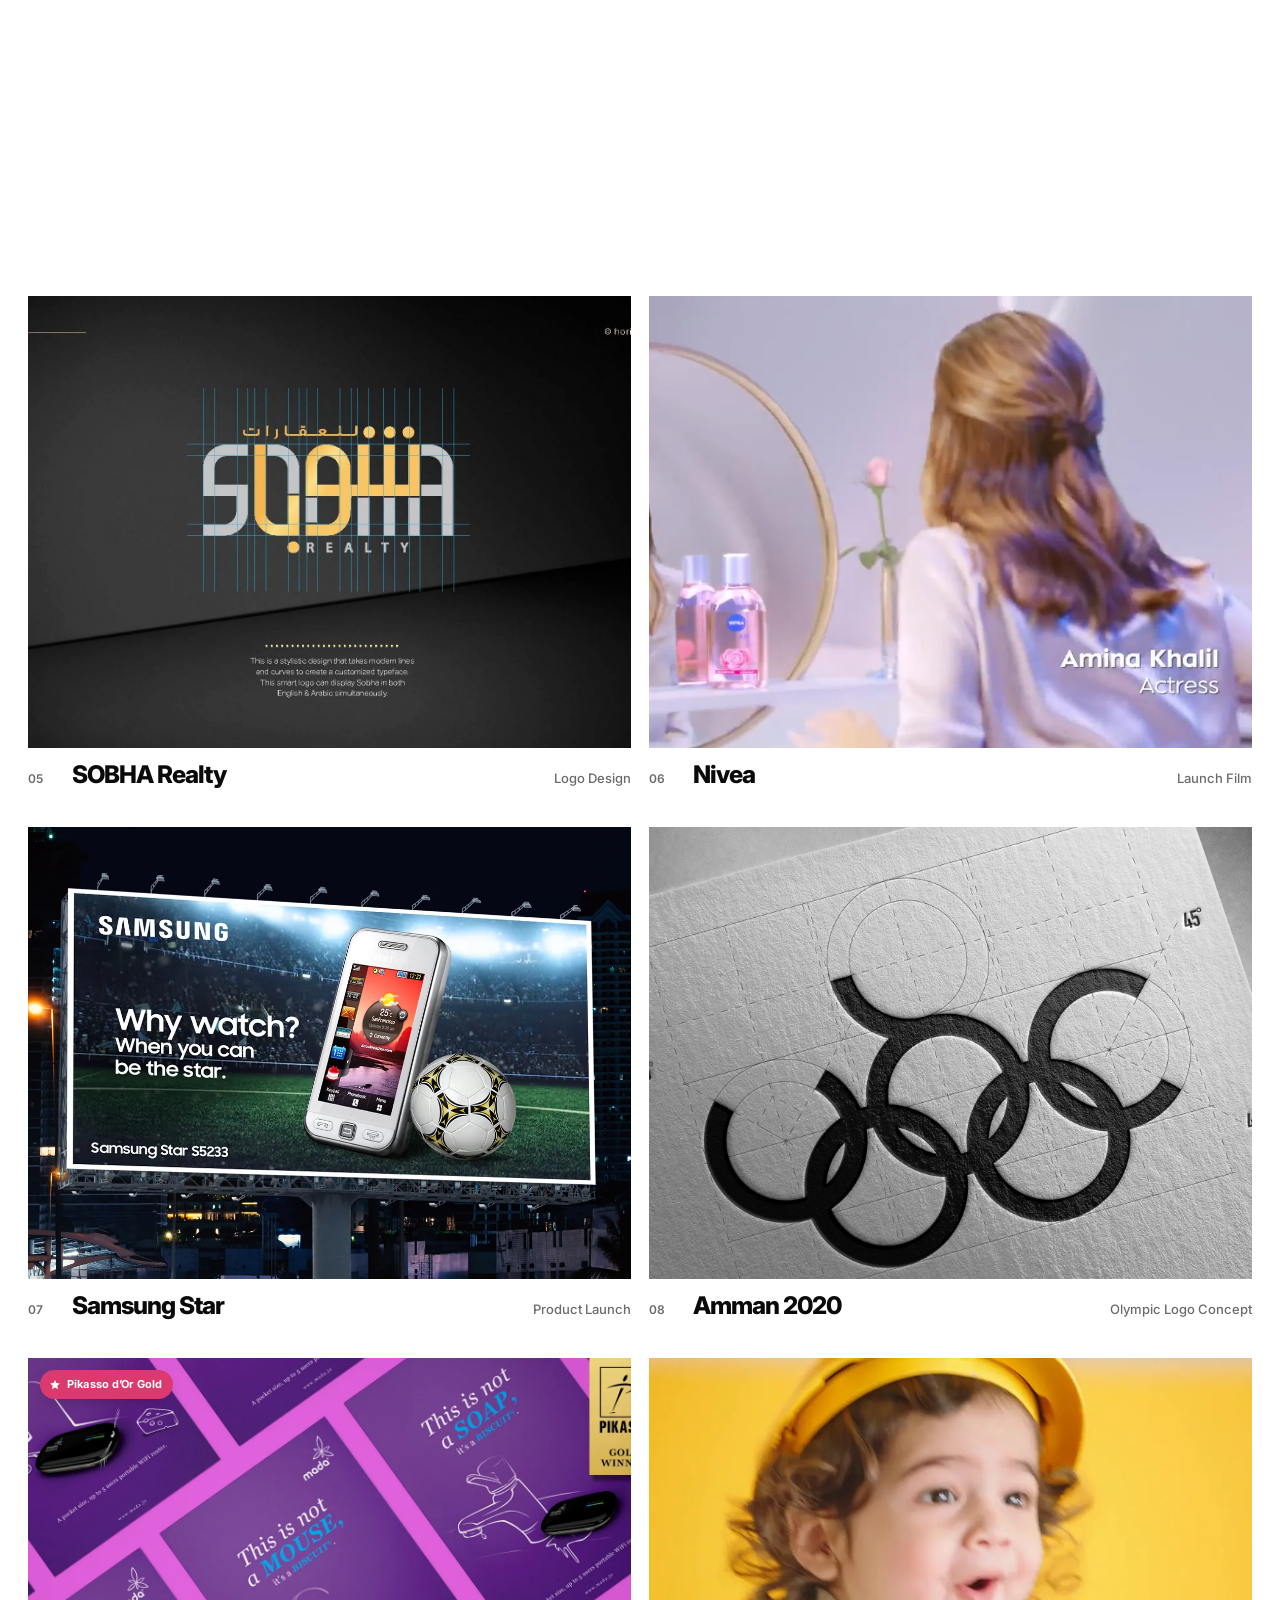
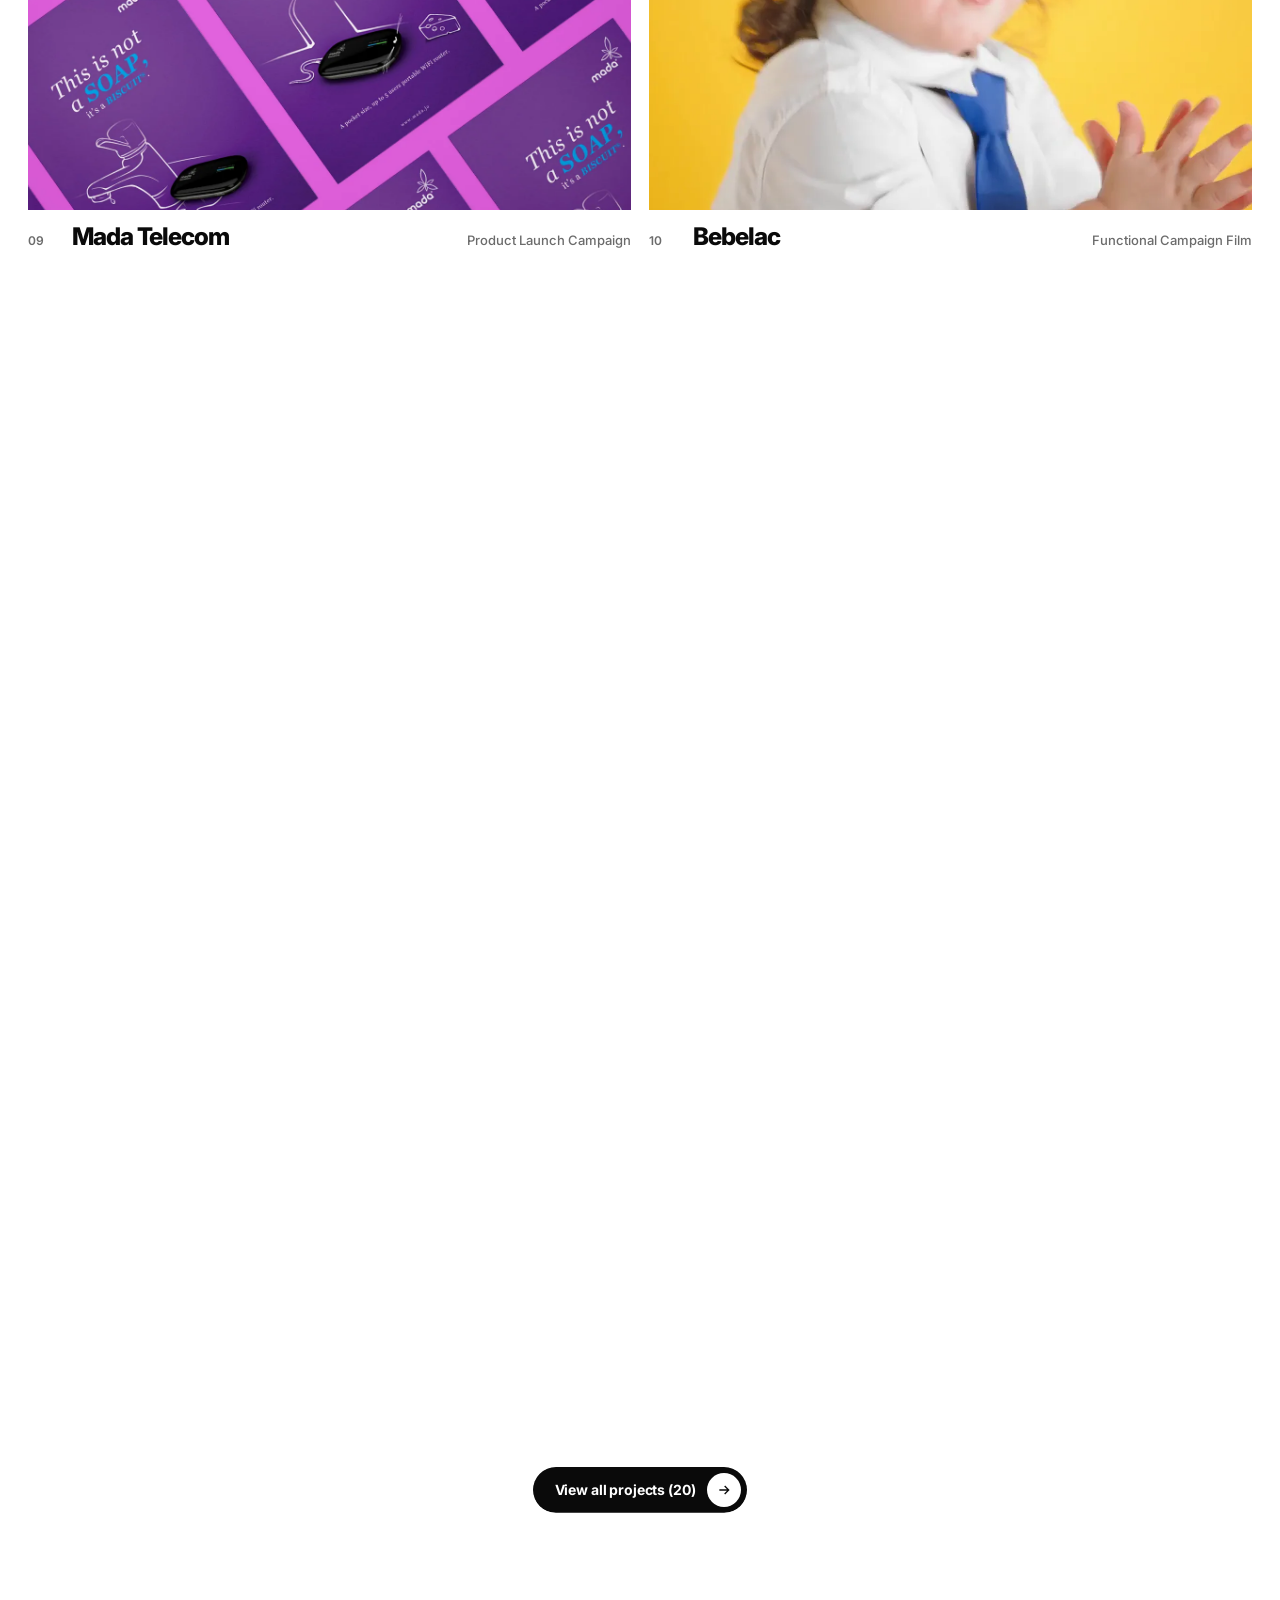
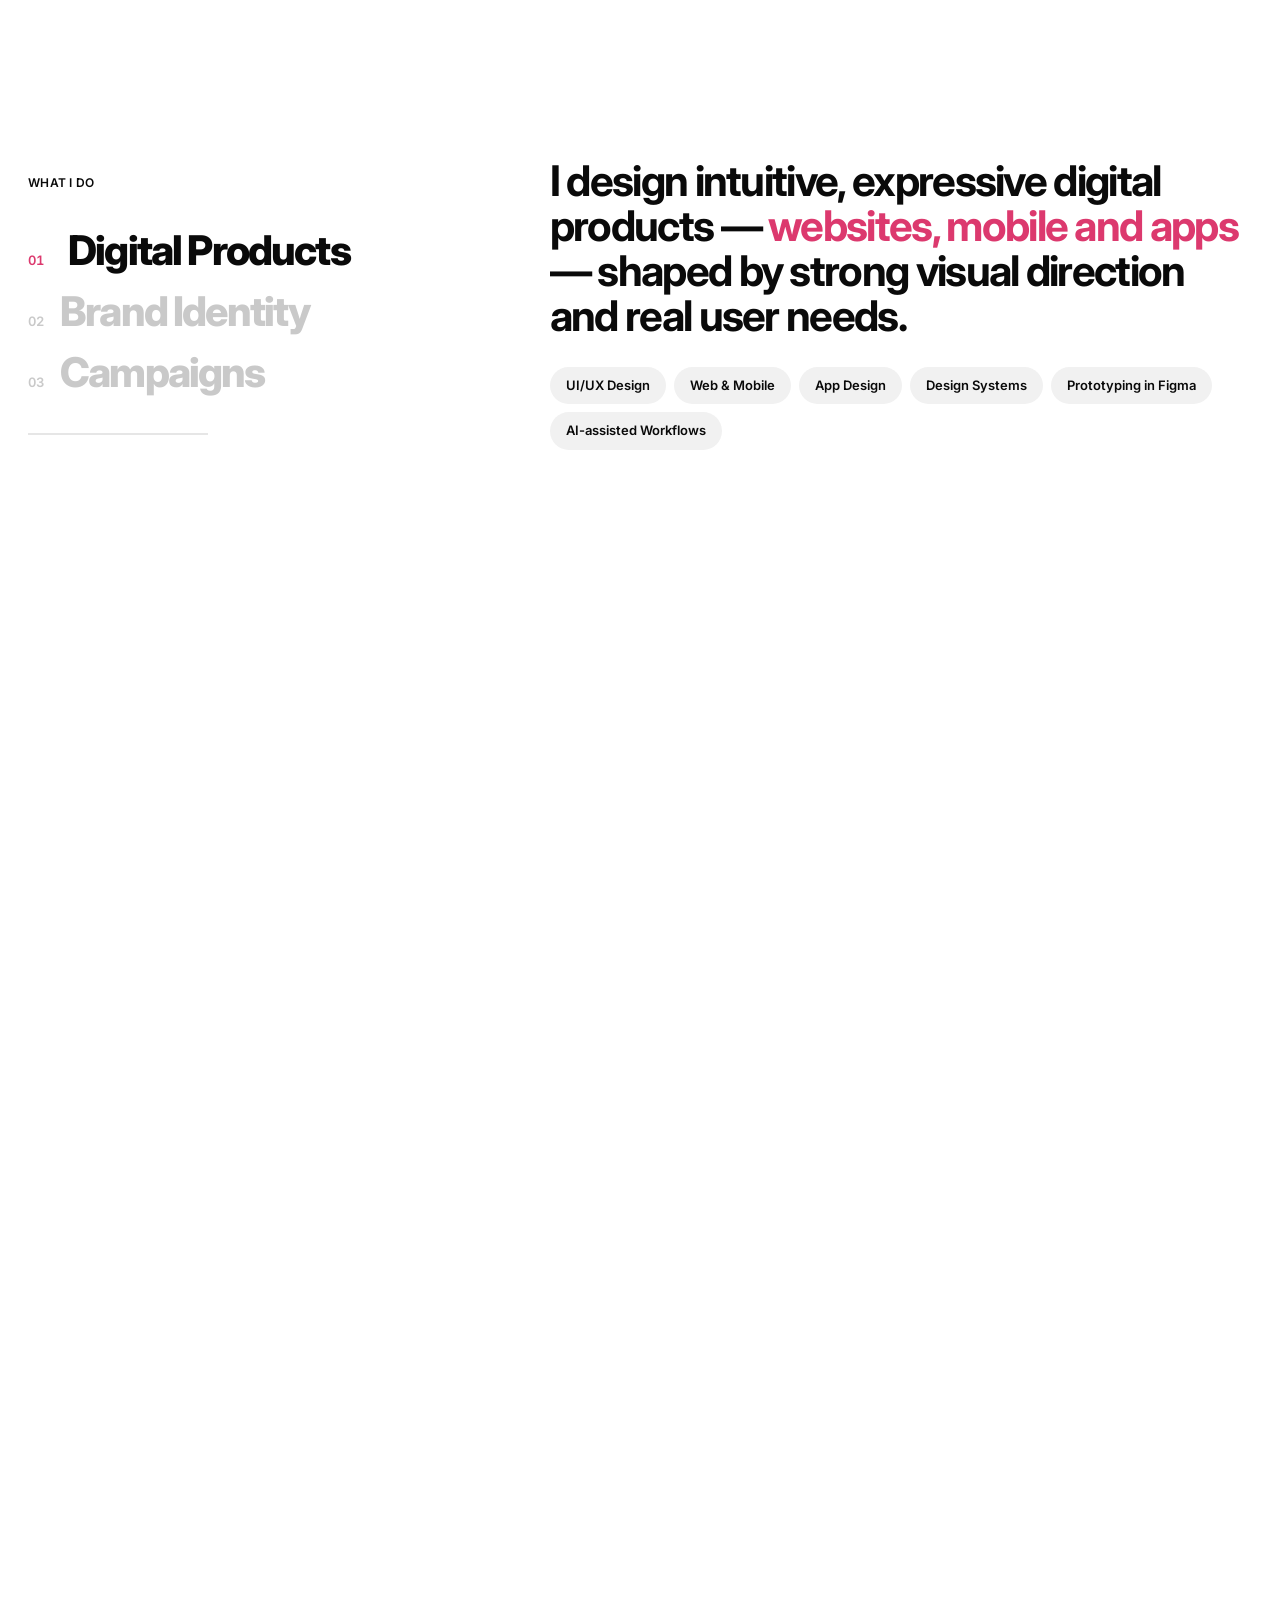
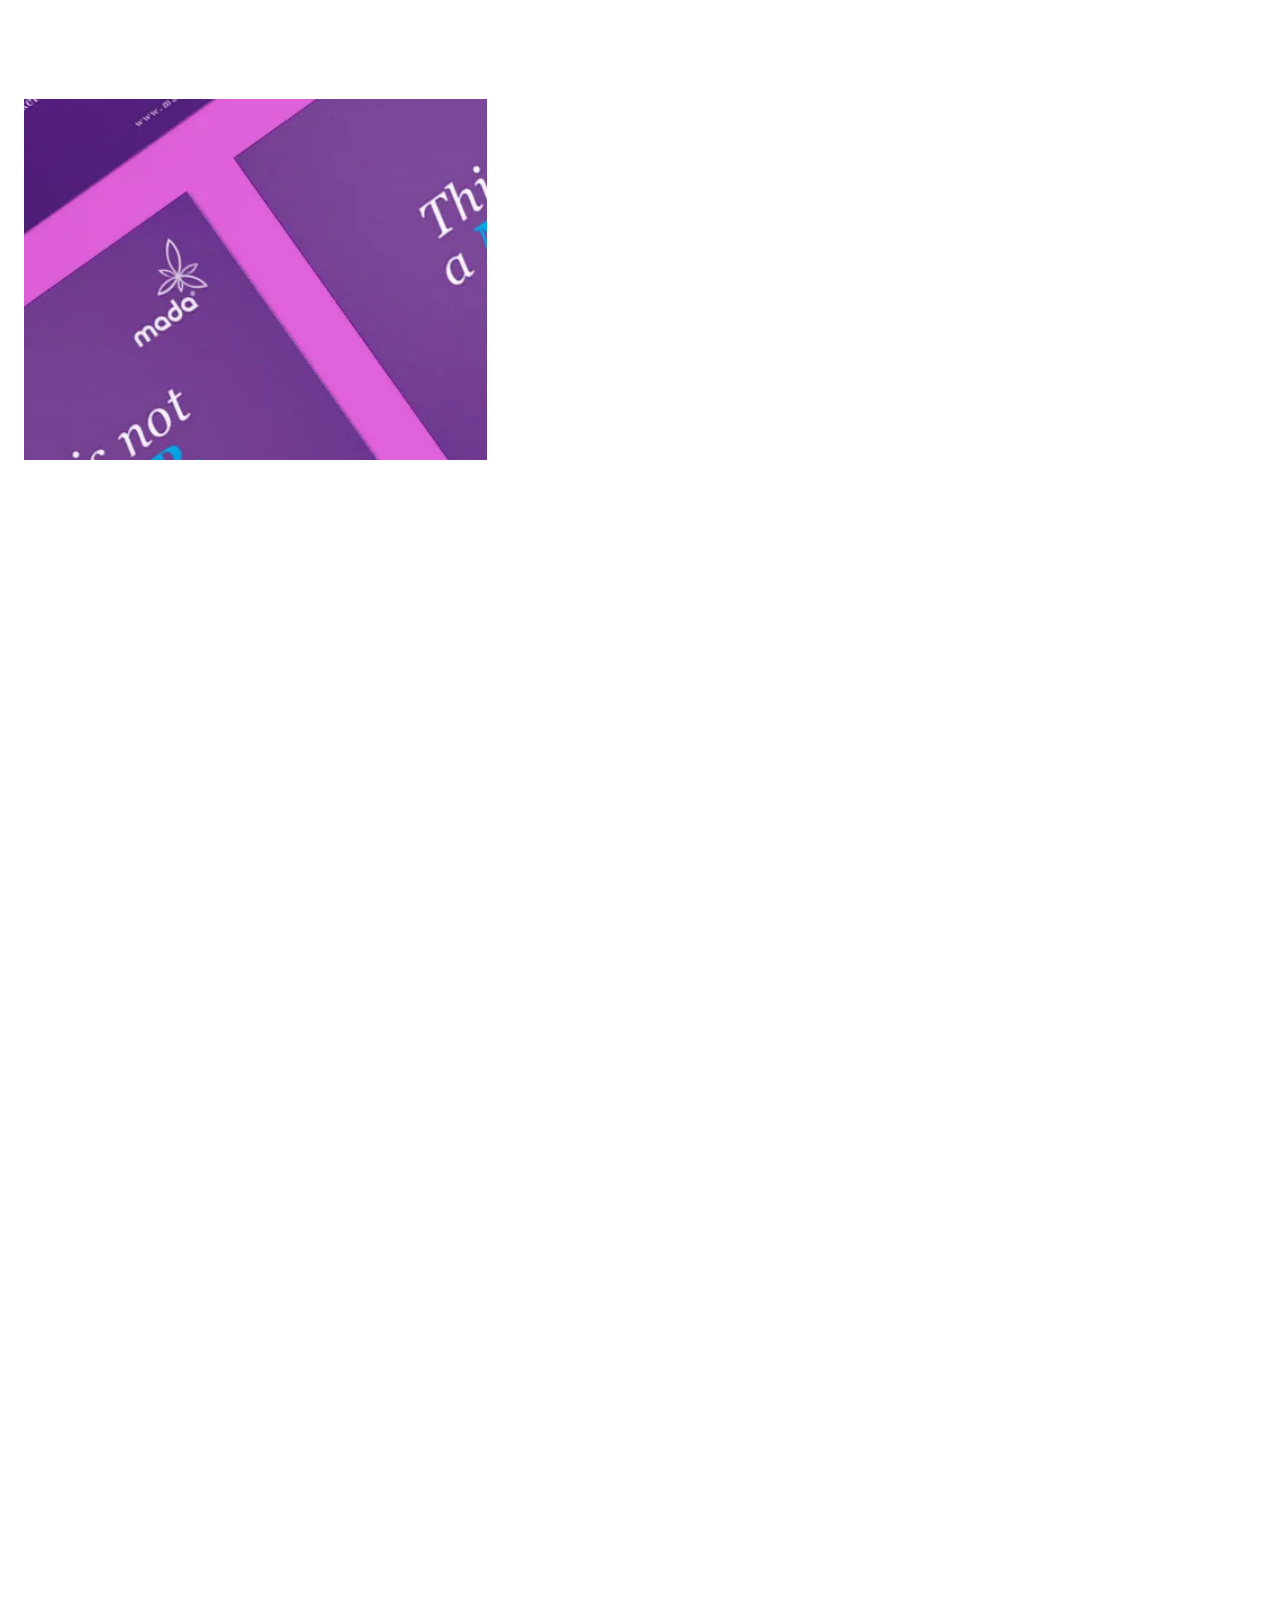
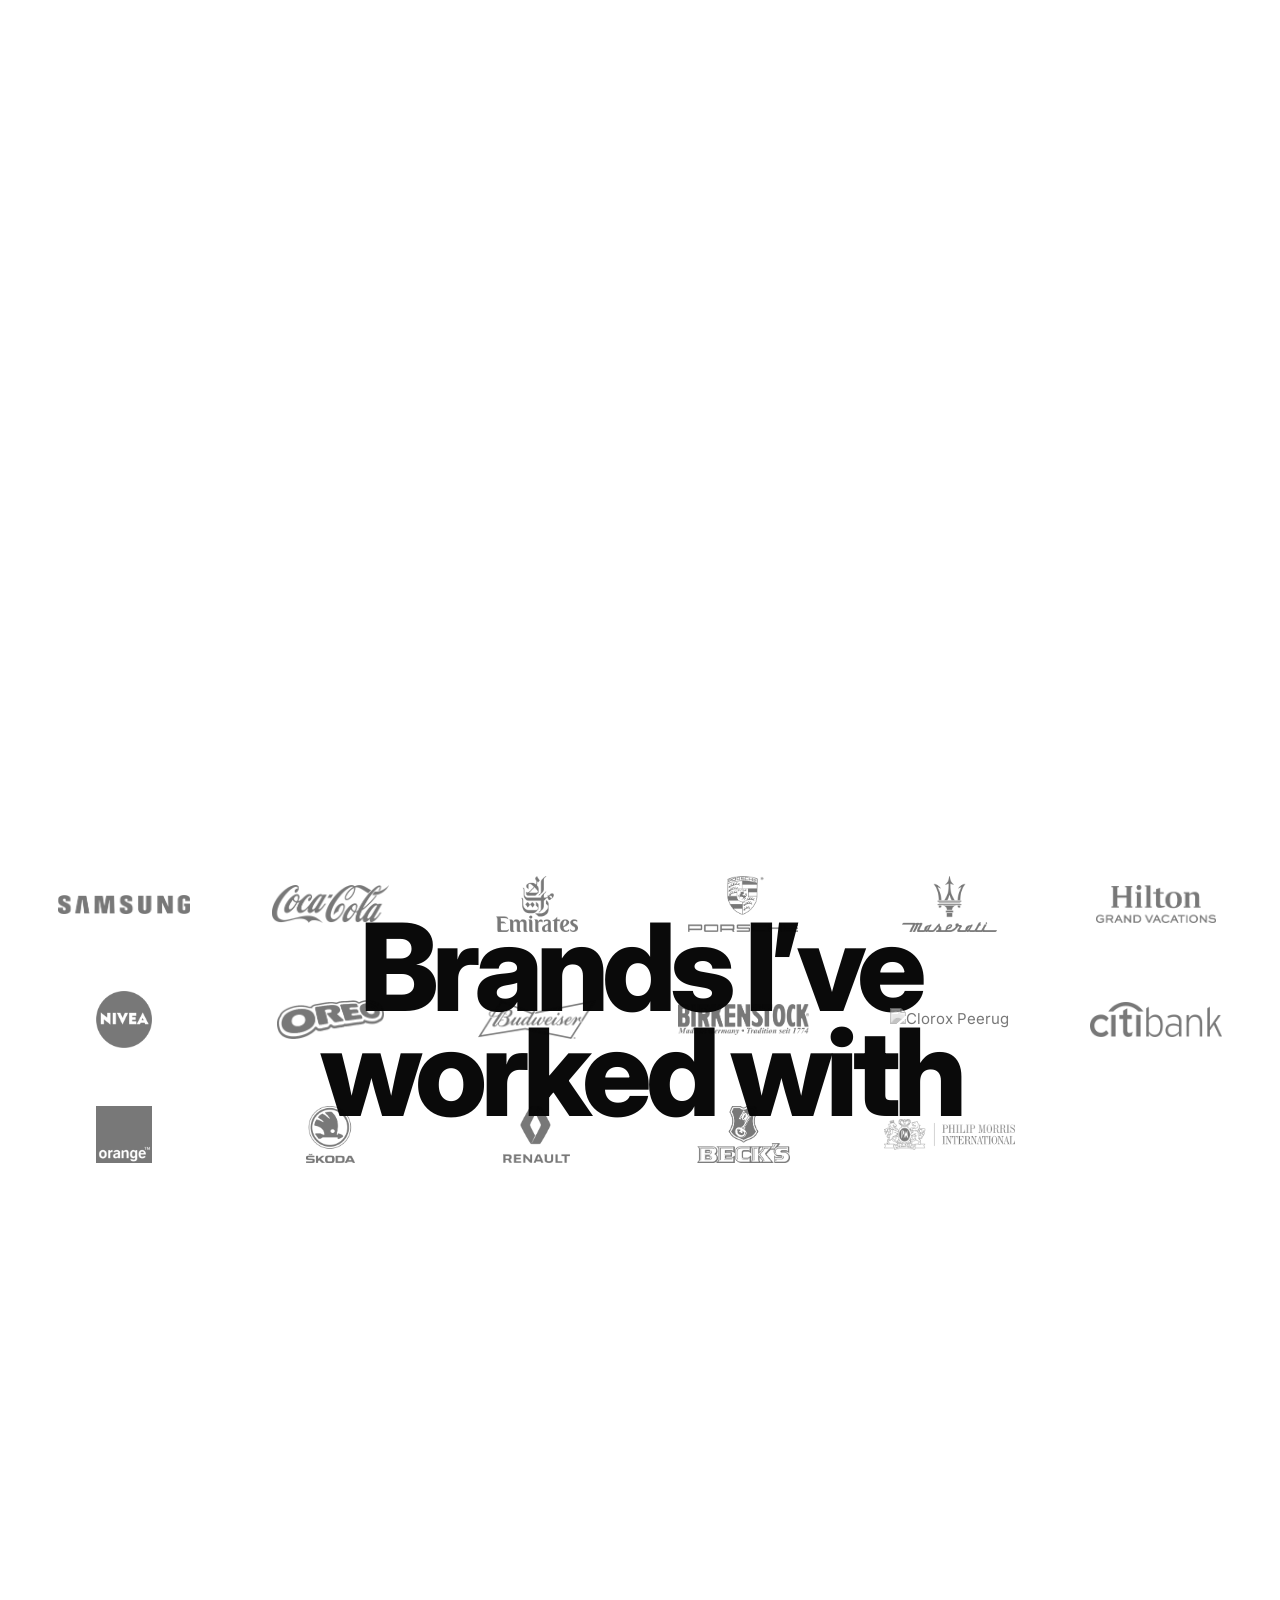
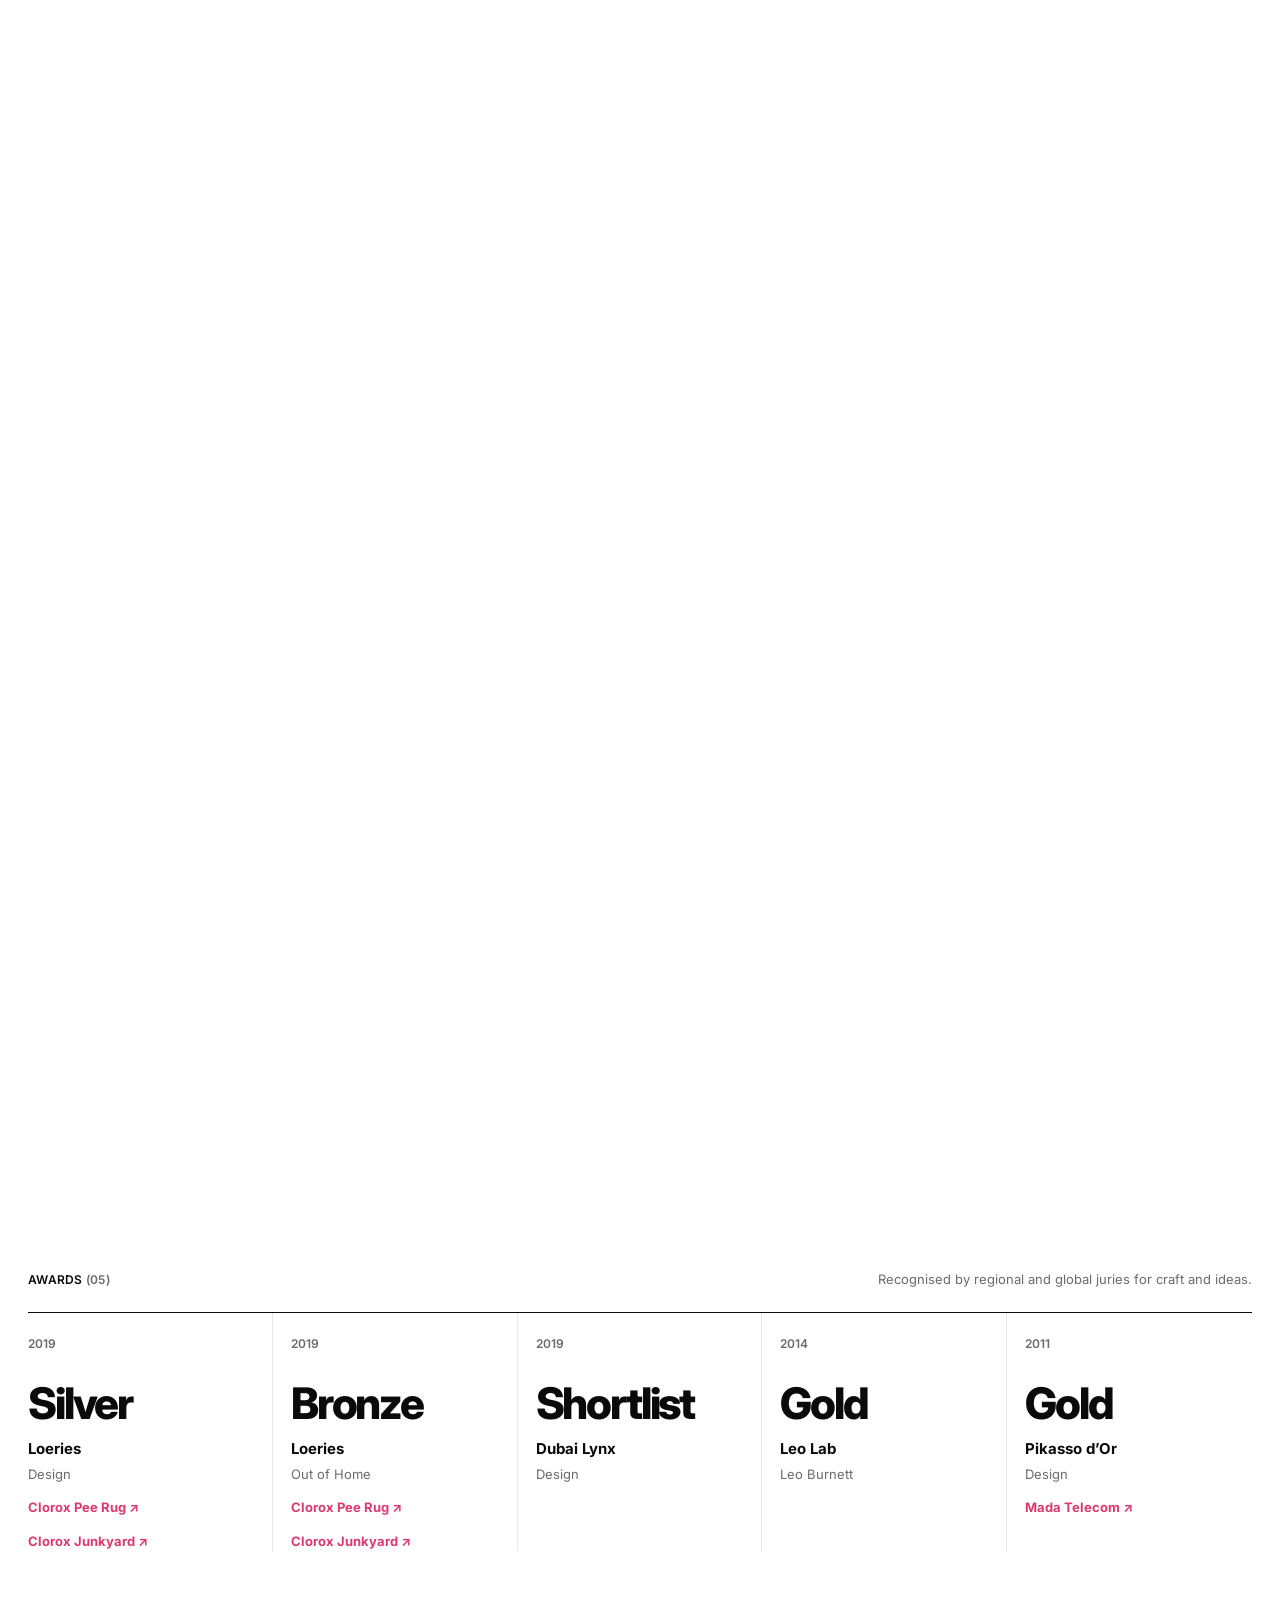
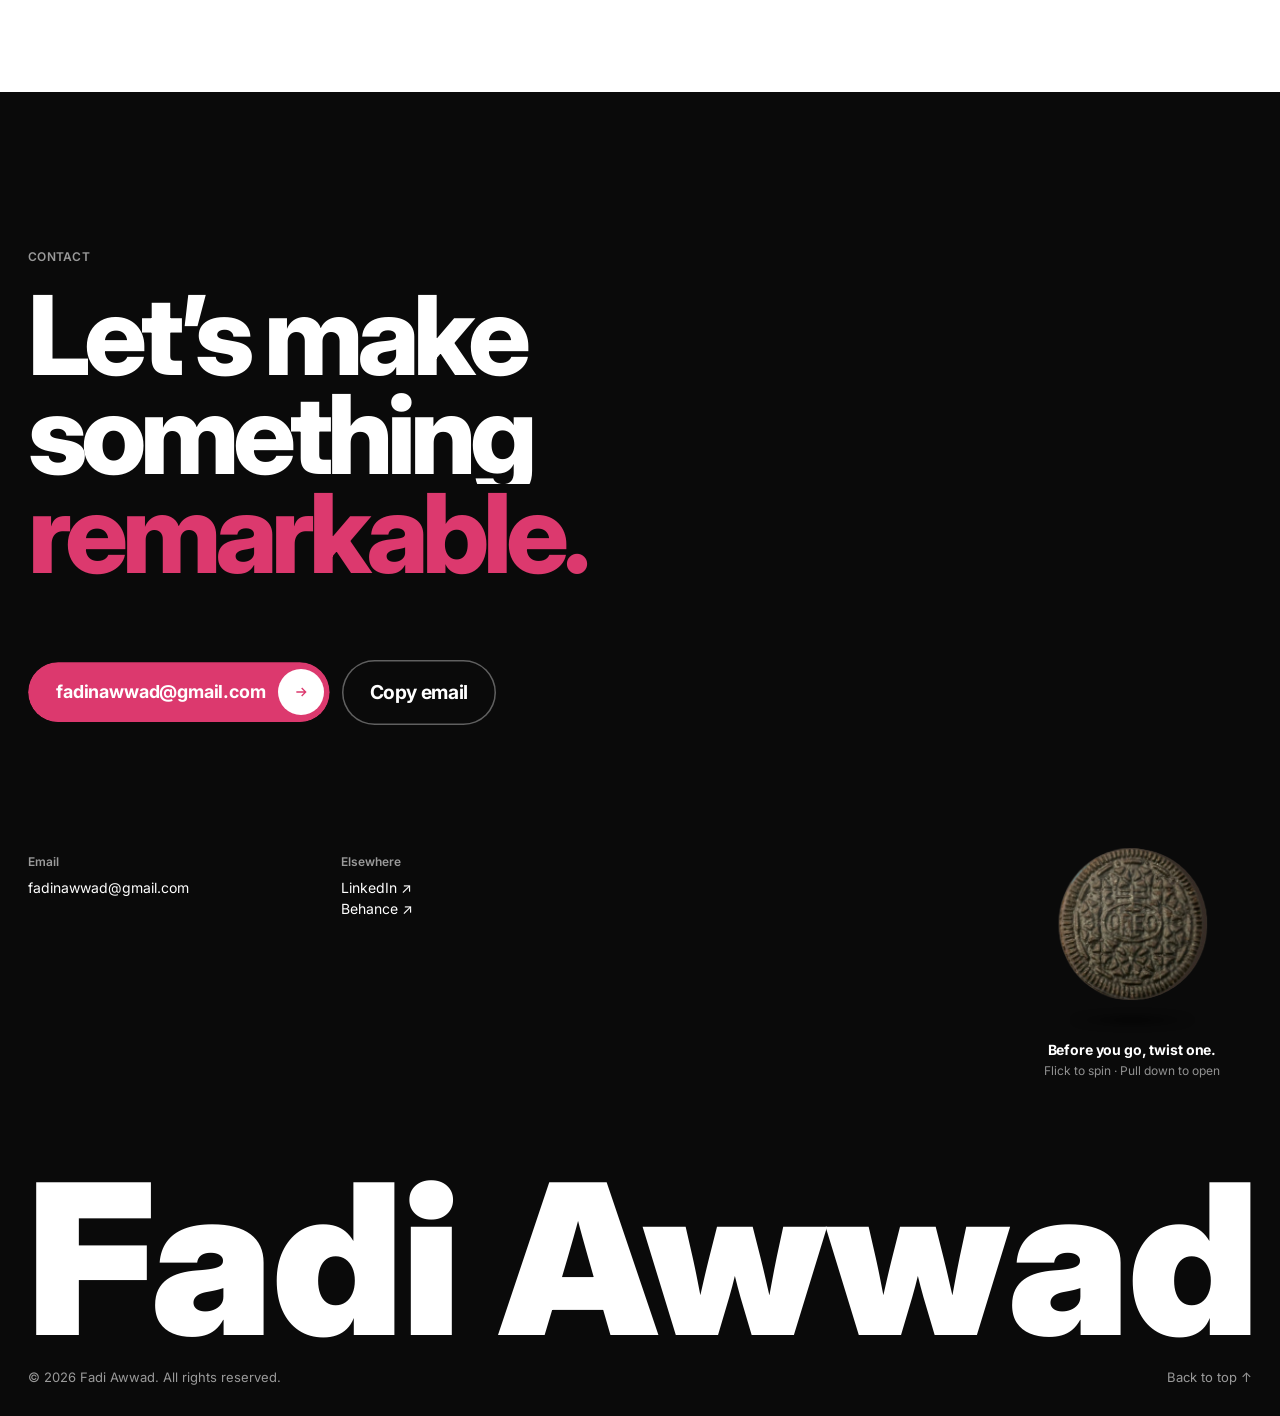
==== commit ac9a51dc: "Mada feature takes Masarat's place with an award badge; drop brands note Co-Authored-By: Claude Opus" ====
--- a/index.html
+++ b/index.html
@@ -17,7 +17,7 @@
 <link rel="preconnect" href="https://fonts.googleapis.com">
 <link rel="preconnect" href="https://fonts.gstatic.com" crossorigin>
 <link href="https://fonts.googleapis.com/css2?family=Inter:opsz,wght@14..32,400..900&display=swap" rel="stylesheet">
-<link rel="stylesheet" href="css/style.css?v=1794876647">
+<link rel="stylesheet" href="css/style.css?v=1794876921">
 </head>
 <body>
 <div class="intro" aria-hidden="true"><div class="intro__name"><span>Fadi Awwad</span></div><div class="intro__count">000</div></div>
@@ -211,13 +211,14 @@
 
 
 
-  <section class="expand" aria-label="Featured image">
+  <section class="expand expand--b" aria-label="Featured image">
     <div class="expand__sticky">
-      <div class="expand__img"><img src="media/masarat/masarat-01.webp" alt="Masarat bus shelter and app" loading="lazy"></div>
+      <div class="expand__img"><img src="media/mada/mada-01.webp" alt="Mada Biscuit launch posters" loading="lazy"></div>
       <div class="expand__copy" data-dark>
-        <span class="eyebrow">Brand concept — Oman National Transport Company</span>
-        <p class="expand__title display">Every journey<br>has a story.</p>
-        <button class="fx fx--light" data-open="masarat"><span class="fx__bg"></span><span class="fx__txt">View the project</span><span class="fx__ic"><svg viewBox="0 0 24 24" fill="none" stroke="currentColor" stroke-width="2"><path d="M5 12h14M13 6l6 6-6 6"/></svg></span></button>
+        <span class="card__award expand__award"><svg viewBox="0 0 24 24" fill="currentColor" aria-hidden="true"><path d="M12 2l2.9 6.2 6.8.8-5 4.6 1.3 6.7L12 17l-6 3.3 1.3-6.7-5-4.6 6.8-.8z"/></svg>Pikasso d’Or Gold</span>
+        <span class="eyebrow">Campaign — Mada</span>
+        <p class="expand__title display">This is not<br>a mouse.</p>
+        <button class="fx fx--light" data-open="mada"><span class="fx__bg"></span><span class="fx__txt">View the project</span><span class="fx__ic"><svg viewBox="0 0 24 24" fill="none" stroke="currentColor" stroke-width="2"><path d="M5 12h14M13 6l6 6-6 6"/></svg></span></button>
       </div>
     </div>
   </section>
@@ -227,7 +228,6 @@
     <div class="brands__sticky">
       <h2 class="brands__title display">Brands I’ve<br>worked with</h2>
       <ul class="brands__grid"><li class="logo-cell"><img src="media/clients/samsung.webp" alt="Samsung" class="" loading="lazy"></li><li class="logo-cell"><img src="media/clients/coca-cola.webp" alt="Coca Cola" class="" loading="lazy"></li><li class="logo-cell"><img src="media/clients/emirates.webp" alt="Emirates" class="tall" loading="lazy"></li><li class="logo-cell"><img src="media/clients/porsche.webp" alt="Porsche" class="tall" loading="lazy"></li><li class="logo-cell"><img src="media/clients/maserati.webp" alt="Maserati" class="tall" loading="lazy"></li><li class="logo-cell"><img src="media/clients/hilton-grand-vacations.webp" alt="Hilton Grand Vacations" class="" loading="lazy"></li><li class="logo-cell"><img src="media/clients/nivea.webp" alt="Nivea" class="tall" loading="lazy"></li><li class="logo-cell"><img src="media/clients/oreo.webp" alt="Oreo" class="" loading="lazy"></li><li class="logo-cell"><img src="media/clients/budweiser.webp" alt="Budweiser" class="" loading="lazy"></li><li class="logo-cell"><img src="media/clients/birkenstock.webp" alt="Birkenstock" class="" loading="lazy"></li><li class="logo-cell"><img src="media/clients/clorox-peerug.webp" alt="Clorox Peerug" class="tall" loading="lazy"></li><li class="logo-cell"><img src="media/clients/citibank.webp" alt="Citibank" class="" loading="lazy"></li><li class="logo-cell"><img src="media/clients/orange.webp" alt="Orange" class="tall" loading="lazy"></li><li class="logo-cell"><img src="media/clients/skoda.webp" alt="Skoda" class="tall" loading="lazy"></li><li class="logo-cell"><img src="media/clients/renault.webp" alt="Renault" class="tall" loading="lazy"></li><li class="logo-cell"><img src="media/clients/becks.webp" alt="Becks" class="tall" loading="lazy"></li><li class="logo-cell"><img src="media/clients/philip-morris.webp" alt="Philip Morris" class="" loading="lazy"></li></ul>
-      <p class="brands__note muted">Global names across tech, automotive, FMCG, finance and hospitality.</p>
     </div>
   </section>
 
@@ -236,16 +236,6 @@
     <ul class="aw-list"><li class="aw fade"><span class="aw__year">2019</span><span class="aw__level">Silver</span><span class="aw__name">Loeries</span><span class="aw__cat">Design</span><button class="aw__proj" data-open="clorox-peerug" data-cursor="view" data-cursor-text="View">Clorox Pee Rug ↗</button><button class="aw__proj" data-open="clorox-junkyard" data-cursor="view" data-cursor-text="View">Clorox Junkyard ↗</button></li><li class="aw fade"><span class="aw__year">2019</span><span class="aw__level">Bronze</span><span class="aw__name">Loeries</span><span class="aw__cat">Out of Home</span><button class="aw__proj" data-open="clorox-peerug" data-cursor="view" data-cursor-text="View">Clorox Pee Rug ↗</button><button class="aw__proj" data-open="clorox-junkyard" data-cursor="view" data-cursor-text="View">Clorox Junkyard ↗</button></li><li class="aw fade"><span class="aw__year">2019</span><span class="aw__level">Shortlist</span><span class="aw__name">Dubai Lynx</span><span class="aw__cat">Design</span></li><li class="aw fade"><span class="aw__year">2014</span><span class="aw__level">Gold</span><span class="aw__name">Leo Lab</span><span class="aw__cat">Leo Burnett</span></li><li class="aw fade"><span class="aw__year">2011</span><span class="aw__level">Gold</span><span class="aw__name">Pikasso d’Or</span><span class="aw__cat">Design</span><button class="aw__proj" data-open="mada" data-cursor="view" data-cursor-text="View">Mada Telecom ↗</button></li></ul>
   </section>
 
-  <section class="expand expand--b" aria-label="Featured image">
-    <div class="expand__sticky">
-      <div class="expand__img"><img src="media/mada/mada-01.webp" alt="Mada Biscuit launch posters" loading="lazy"></div>
-      <div class="expand__copy" data-dark>
-        <span class="eyebrow">Campaign — Mada · Pikasso d’Or Gold</span>
-        <p class="expand__title display">This is not<br>a mouse.</p>
-        <button class="fx fx--light" data-open="mada"><span class="fx__bg"></span><span class="fx__txt">View the project</span><span class="fx__ic"><svg viewBox="0 0 24 24" fill="none" stroke="currentColor" stroke-width="2"><path d="M5 12h14M13 6l6 6-6 6"/></svg></span></button>
-      </div>
-    </div>
-  </section>
 
 </main>
 
@@ -652,6 +642,6 @@
 </div>
 
 <script src="https://unpkg.com/lenis@1.1.20/dist/lenis.min.js"></script>
-<script src="js/main.js?v=1794876647"></script>
+<script src="js/main.js?v=1794876921"></script>
 </body>
 </html>
--- a/css/style.css
+++ b/css/style.css
@@ -954,3 +954,7 @@
 @media (max-width: 900px) {
   .contact__grid > div.twist { grid-column: 1 / -1 !important; justify-self: center; text-align: center !important; margin-top: 10px; }
 }
+
+/* award badge above the Mada feature headline */
+.expand__award { position: static; display: inline-flex; margin: 0 0 16px; }
+.expand__copy .expand__award + .eyebrow { display: block; }
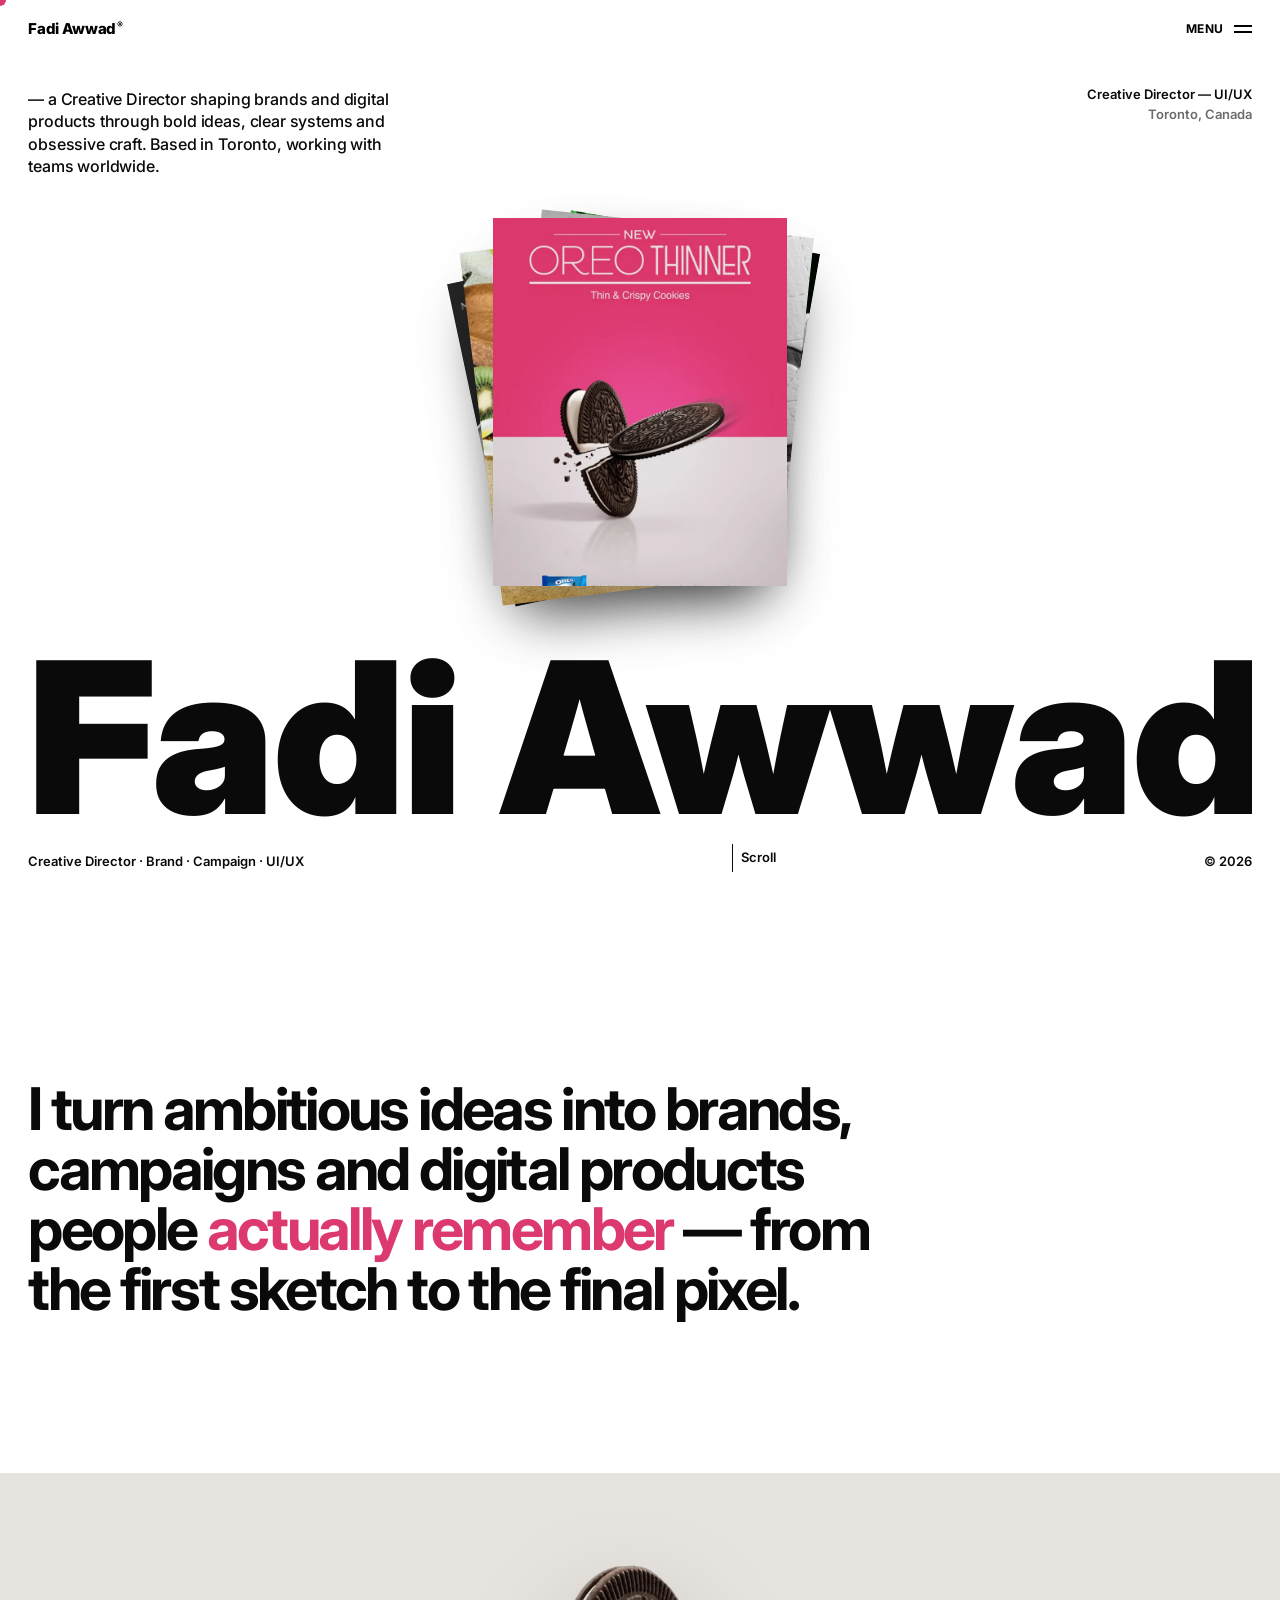
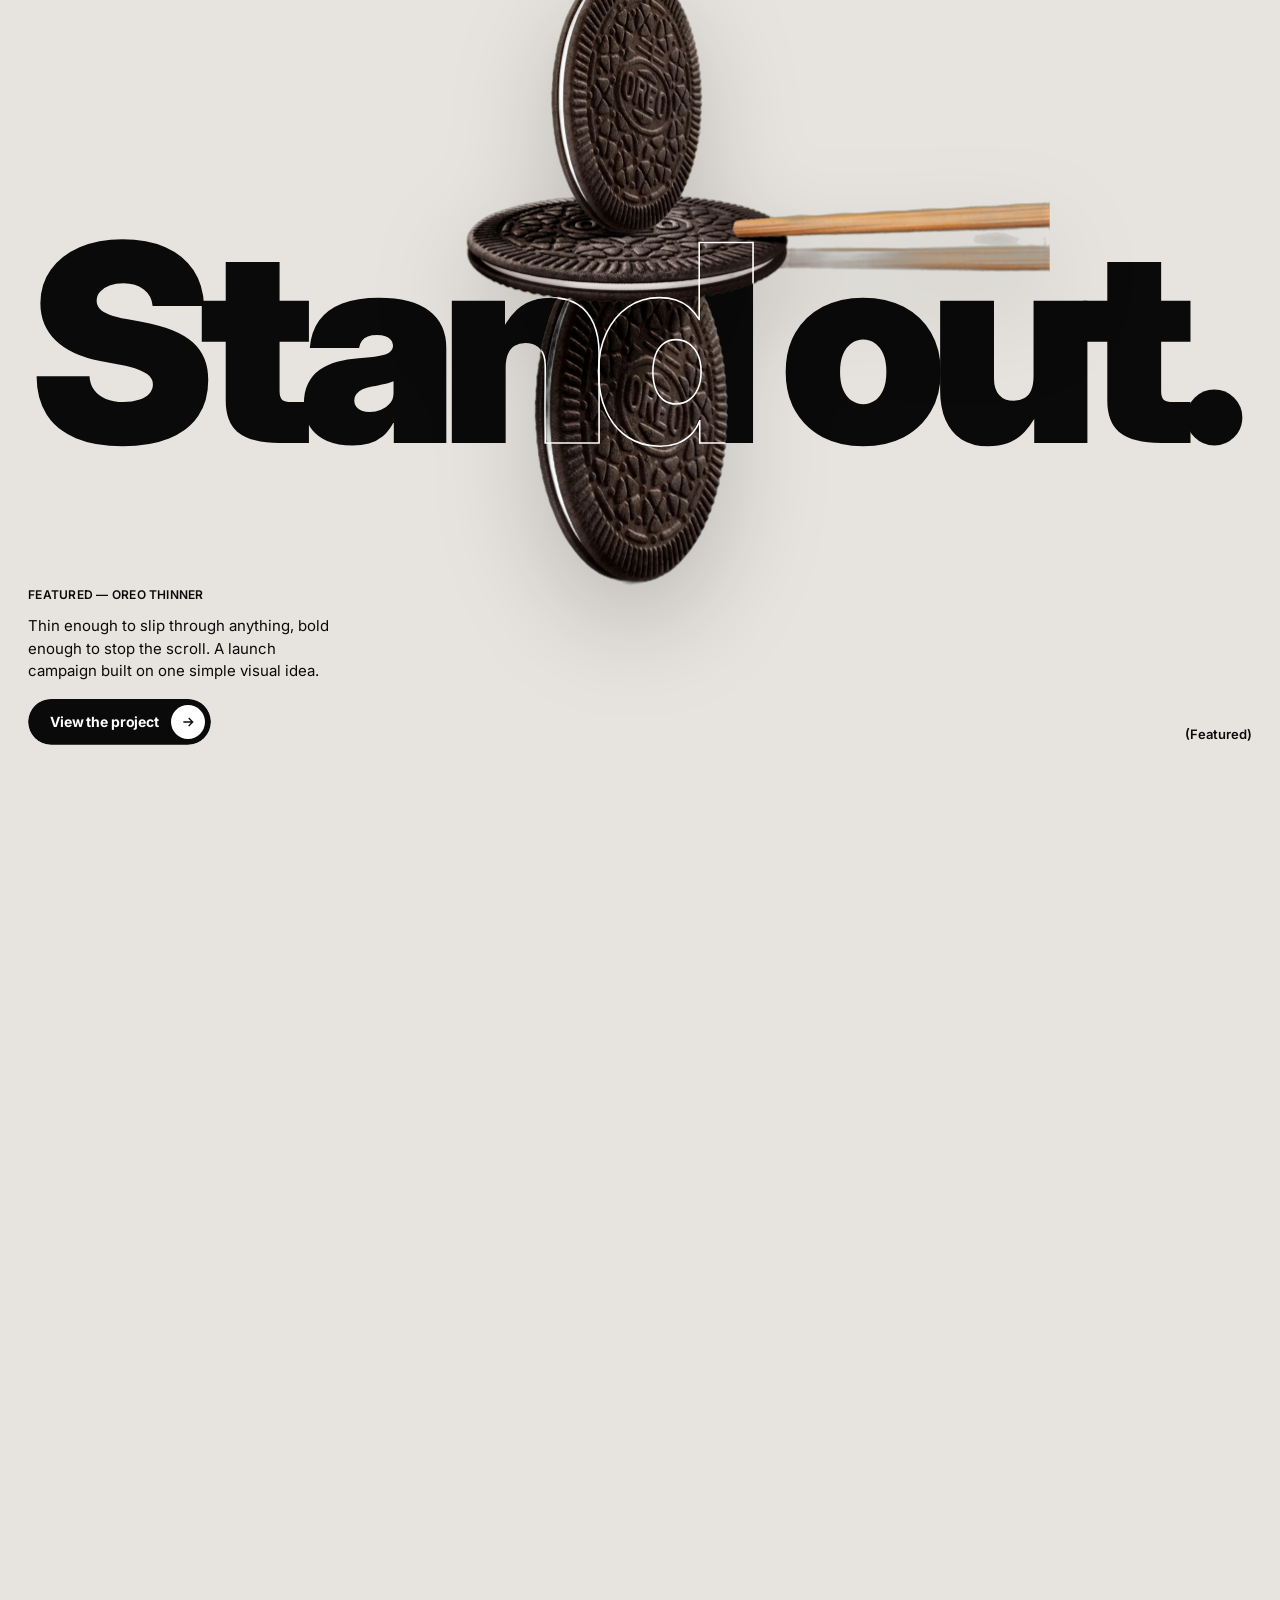
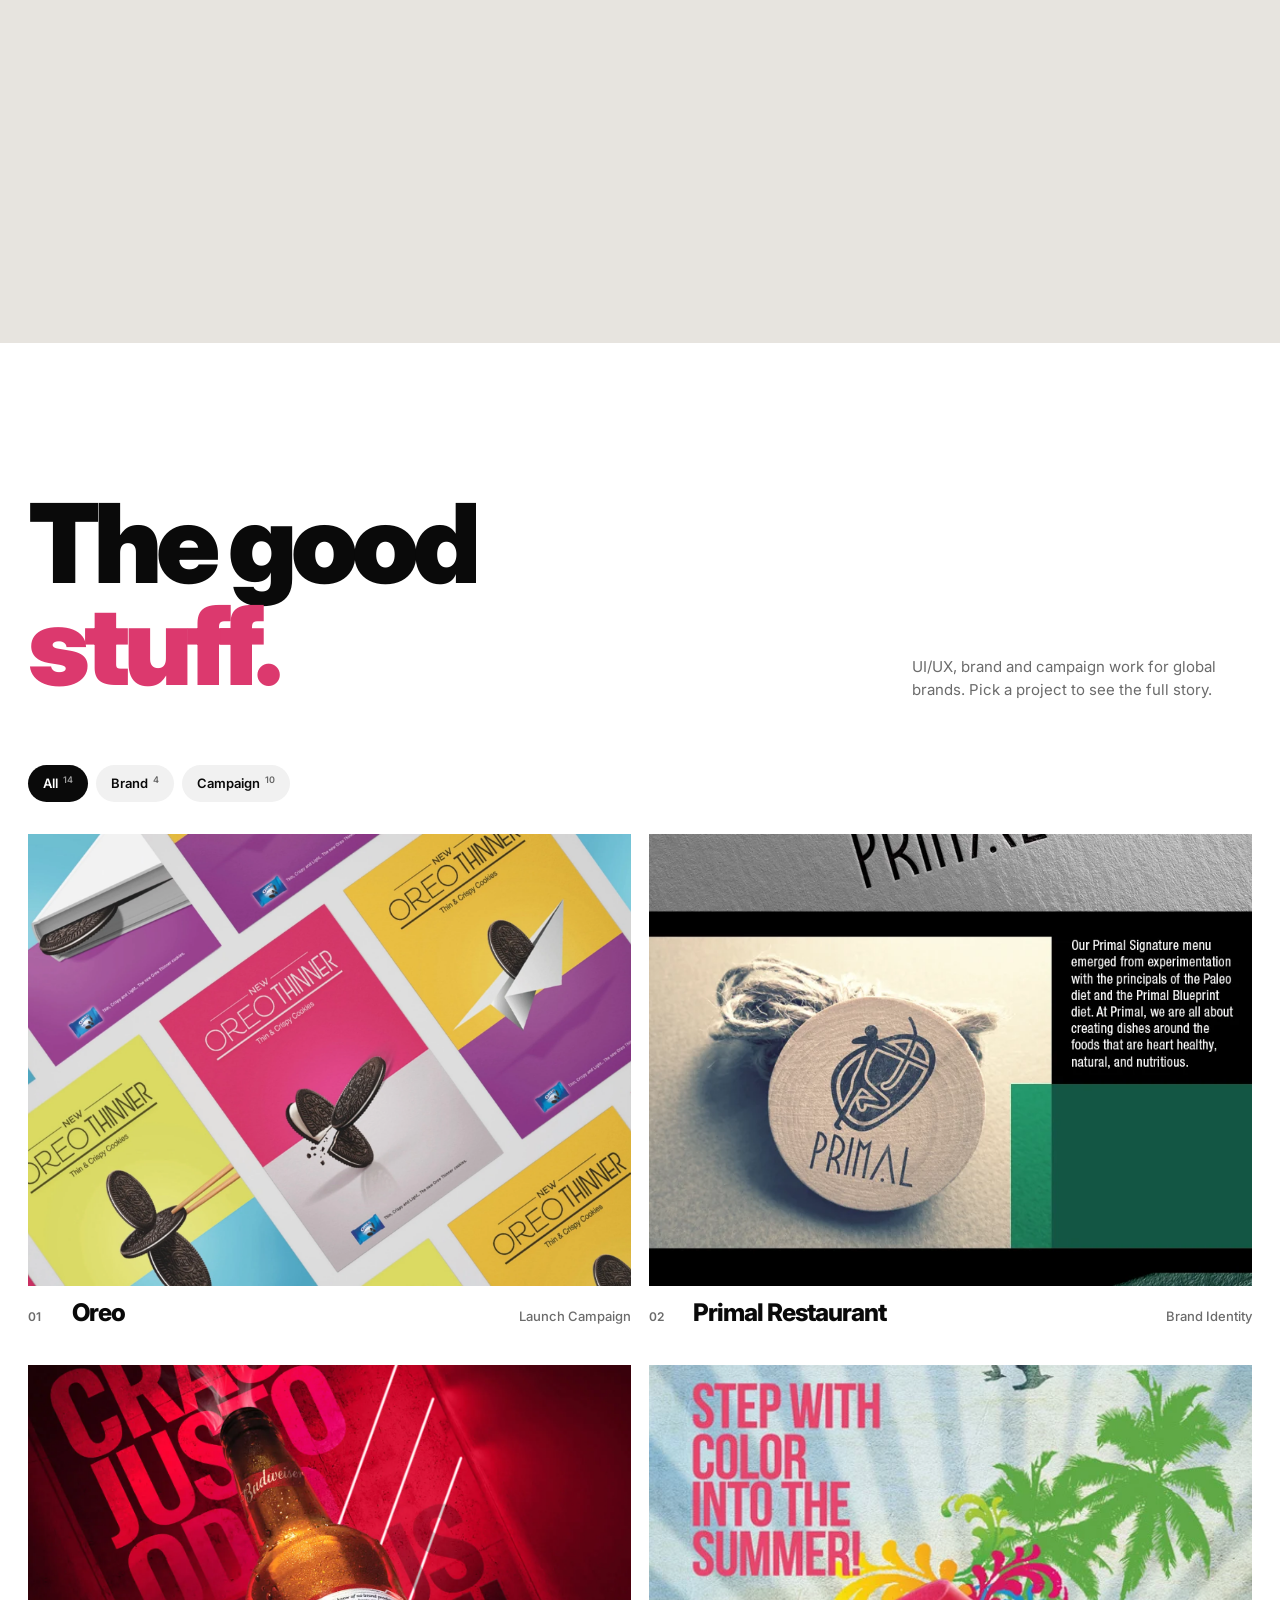
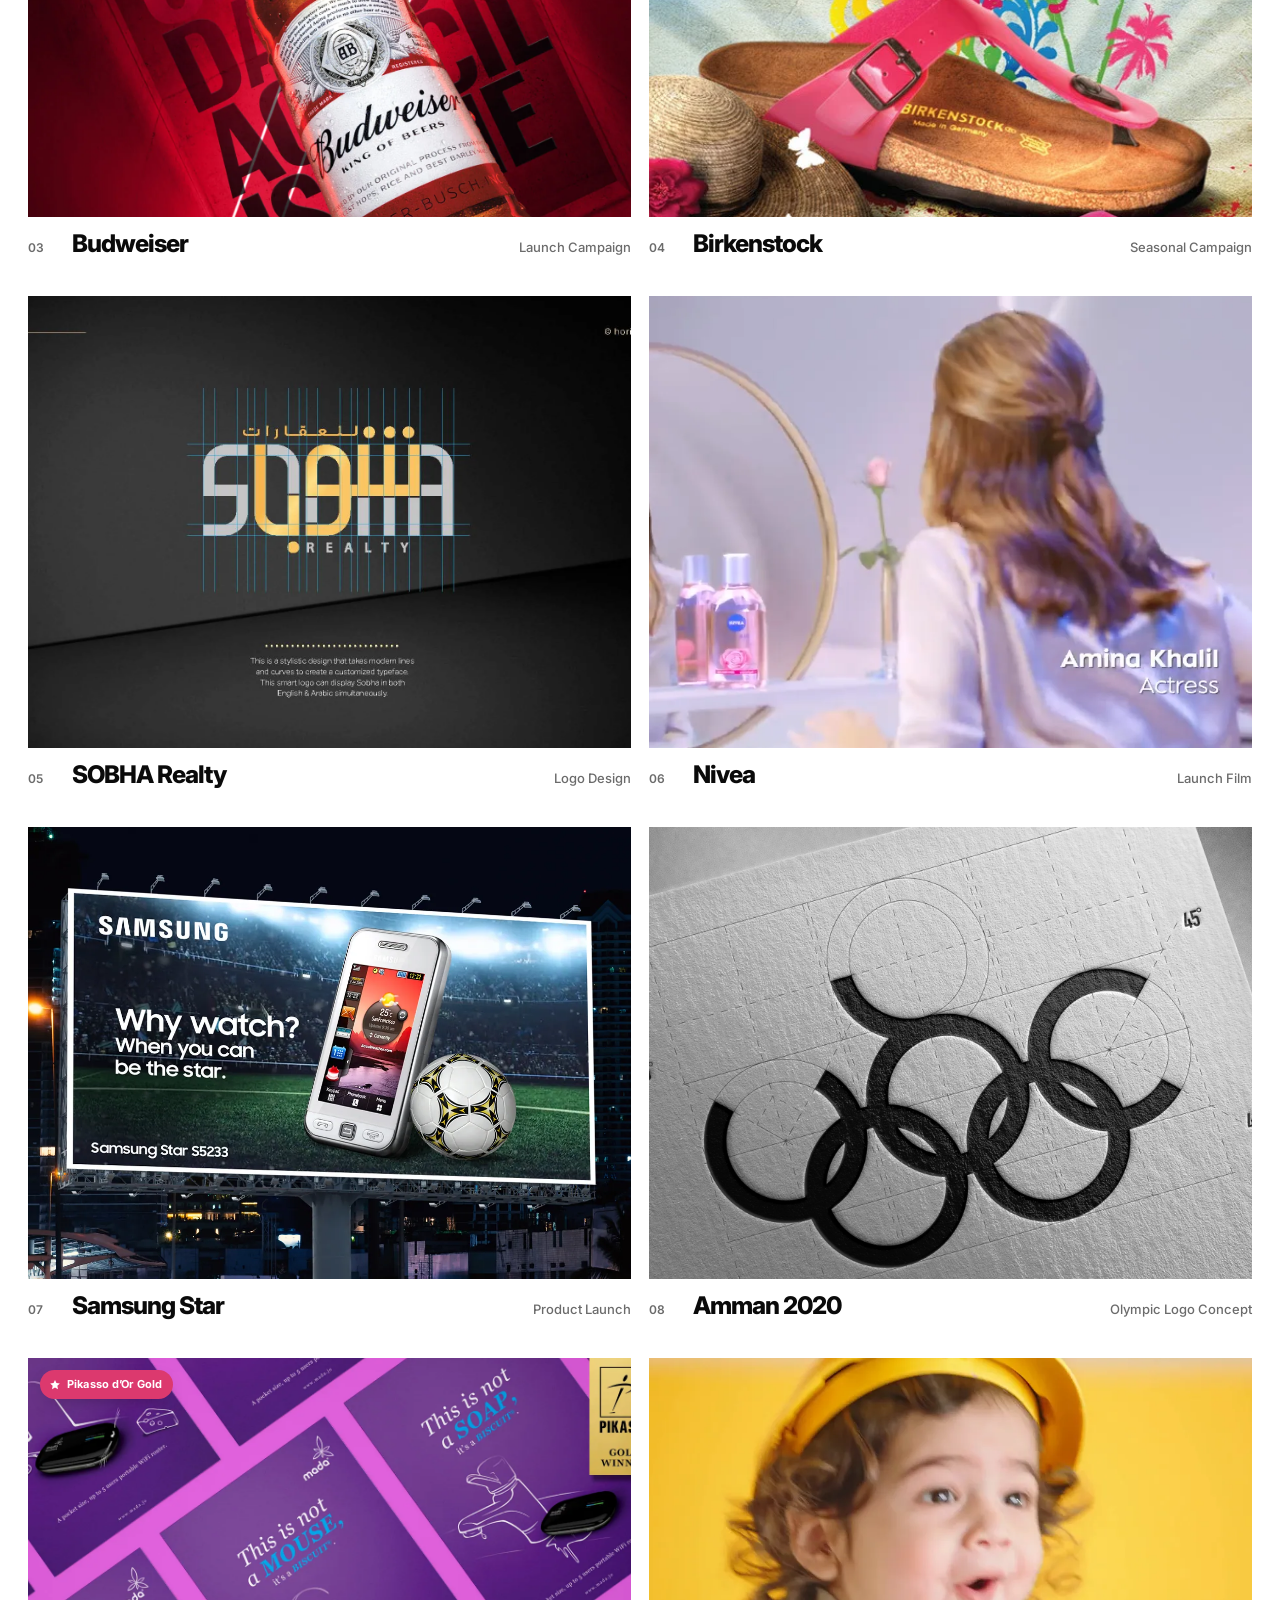
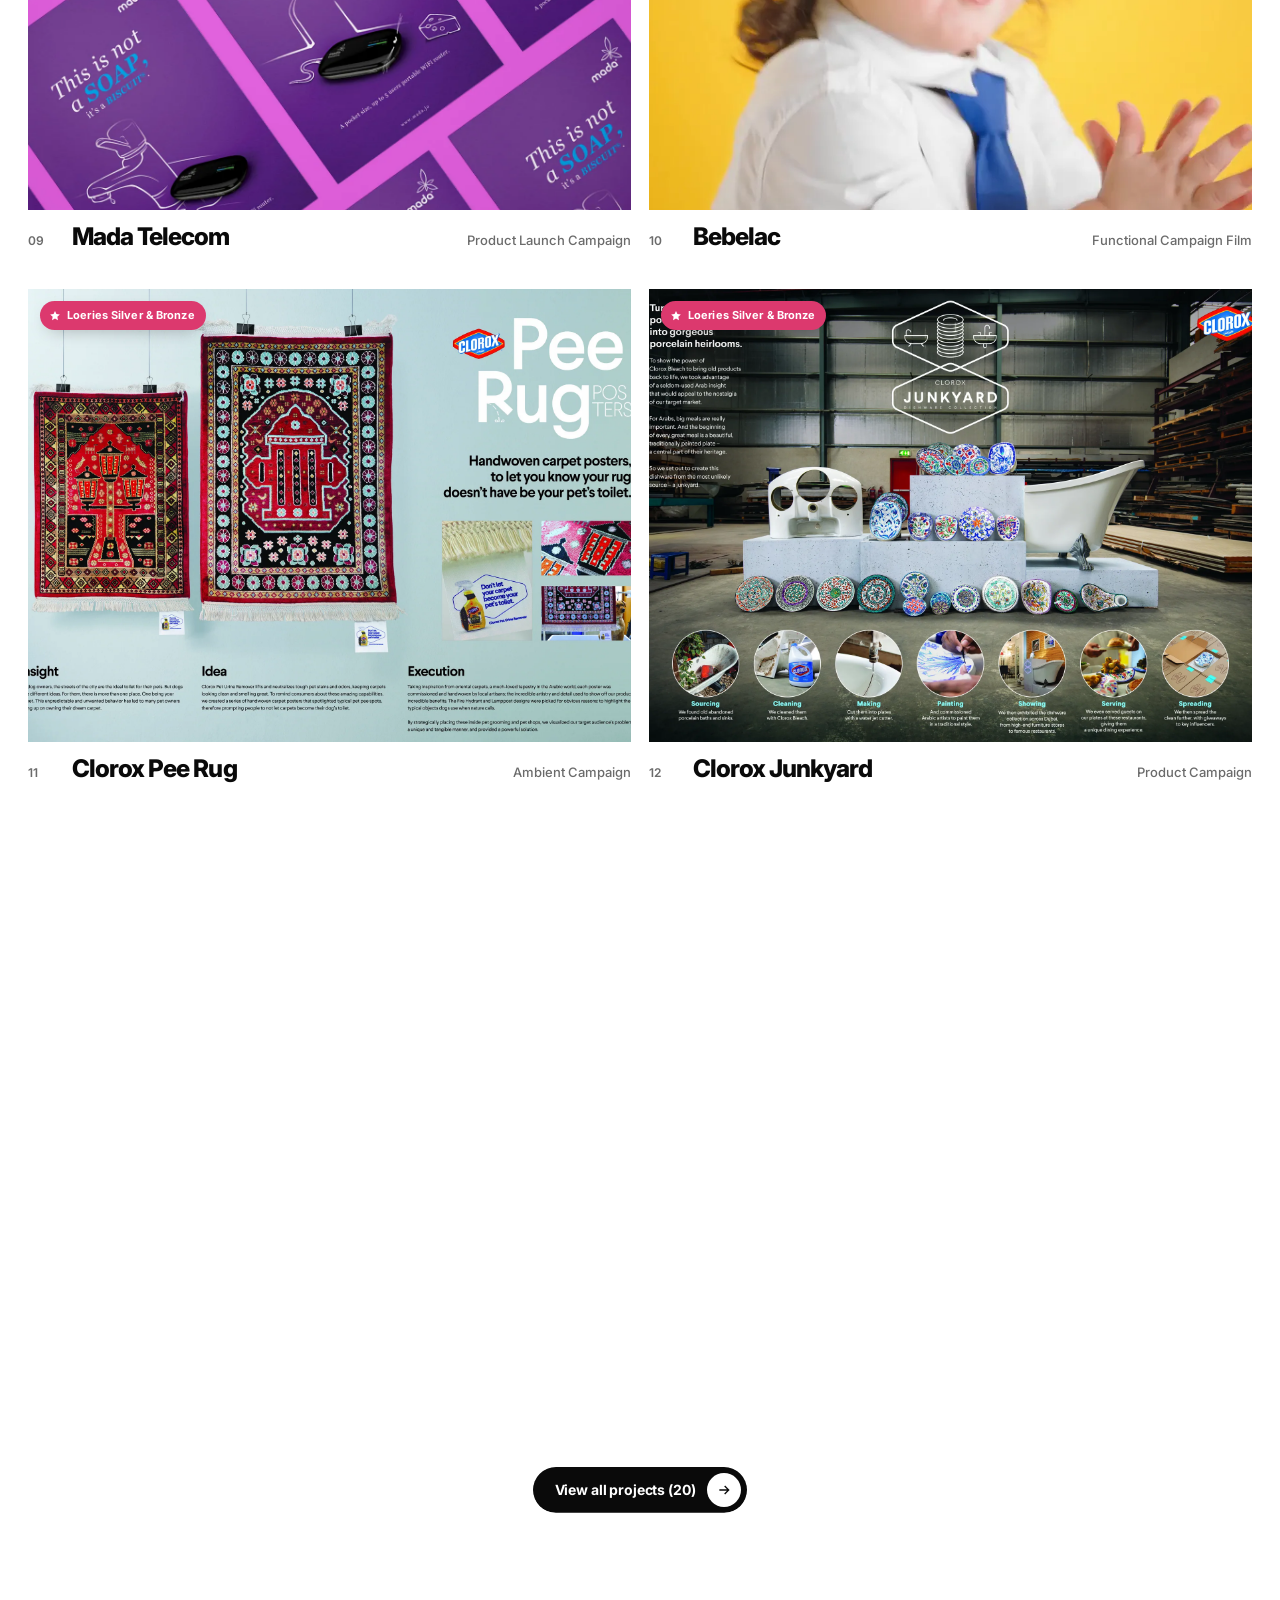
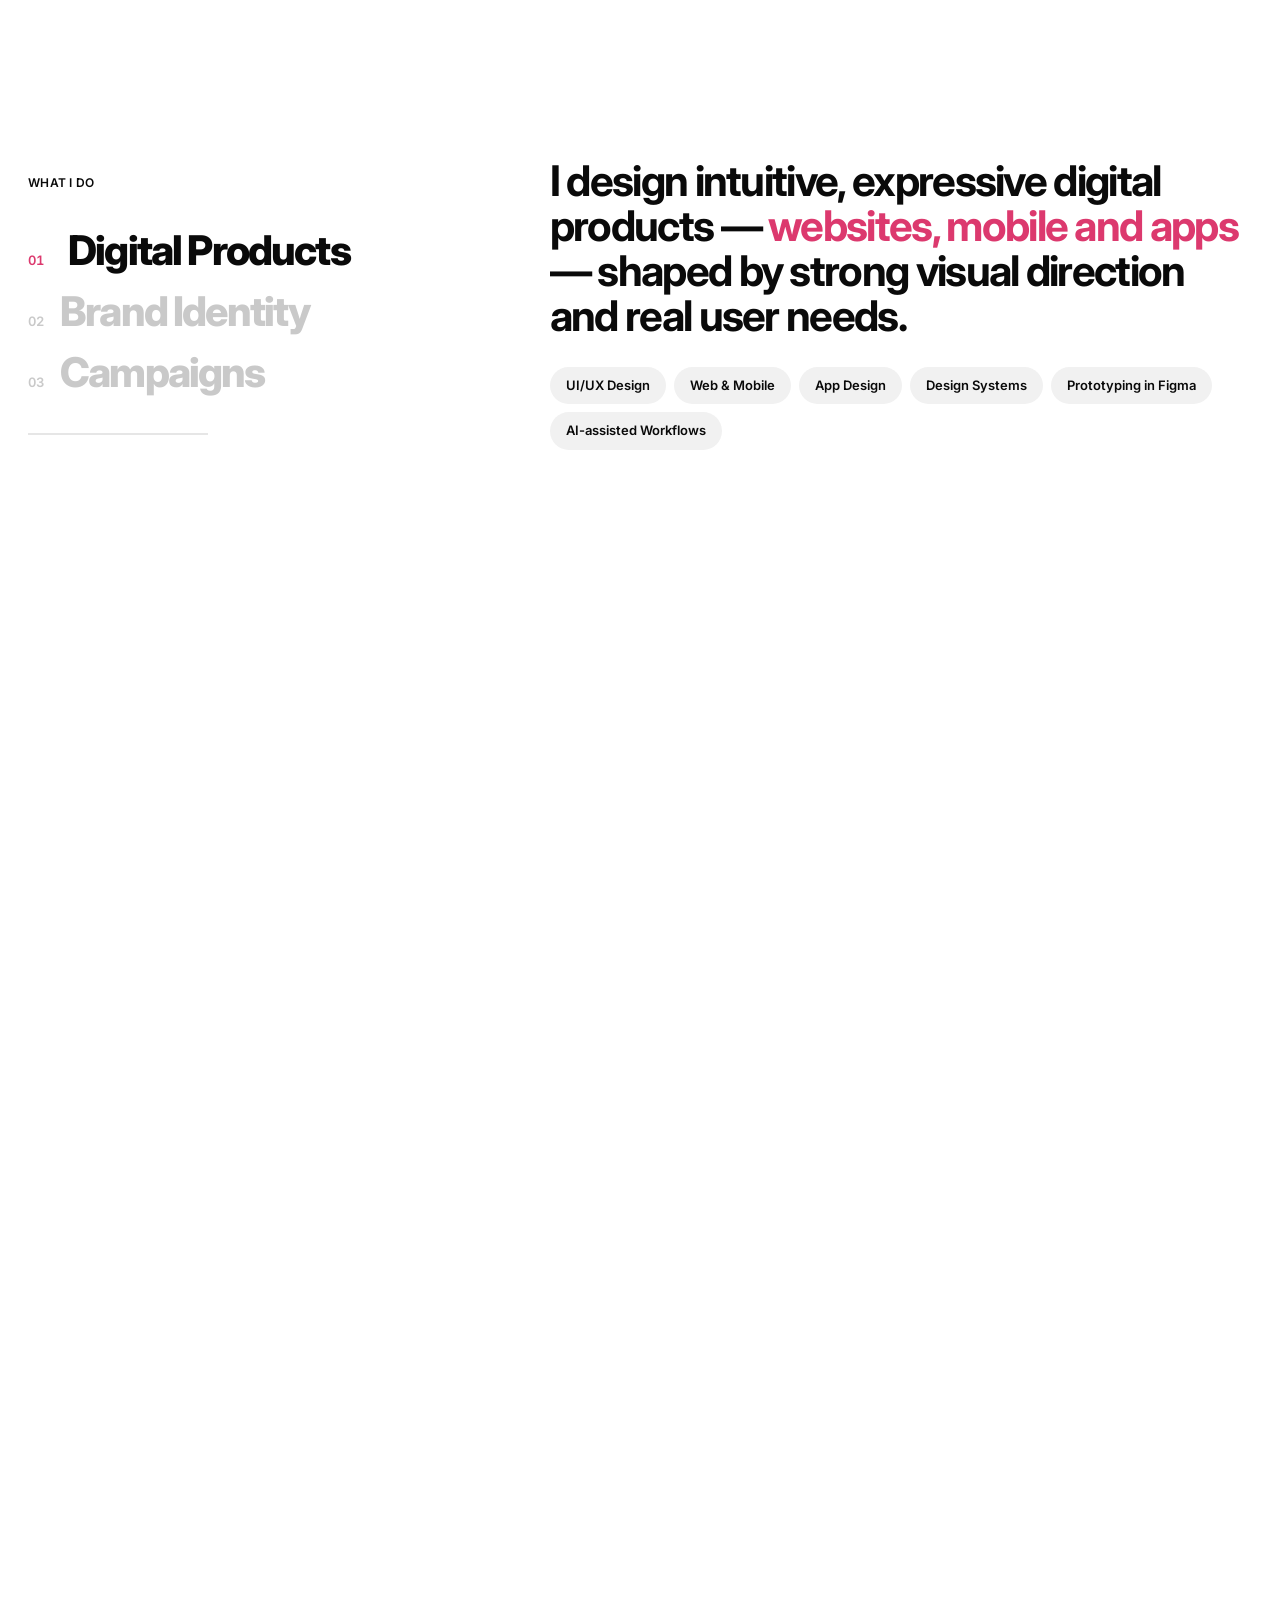
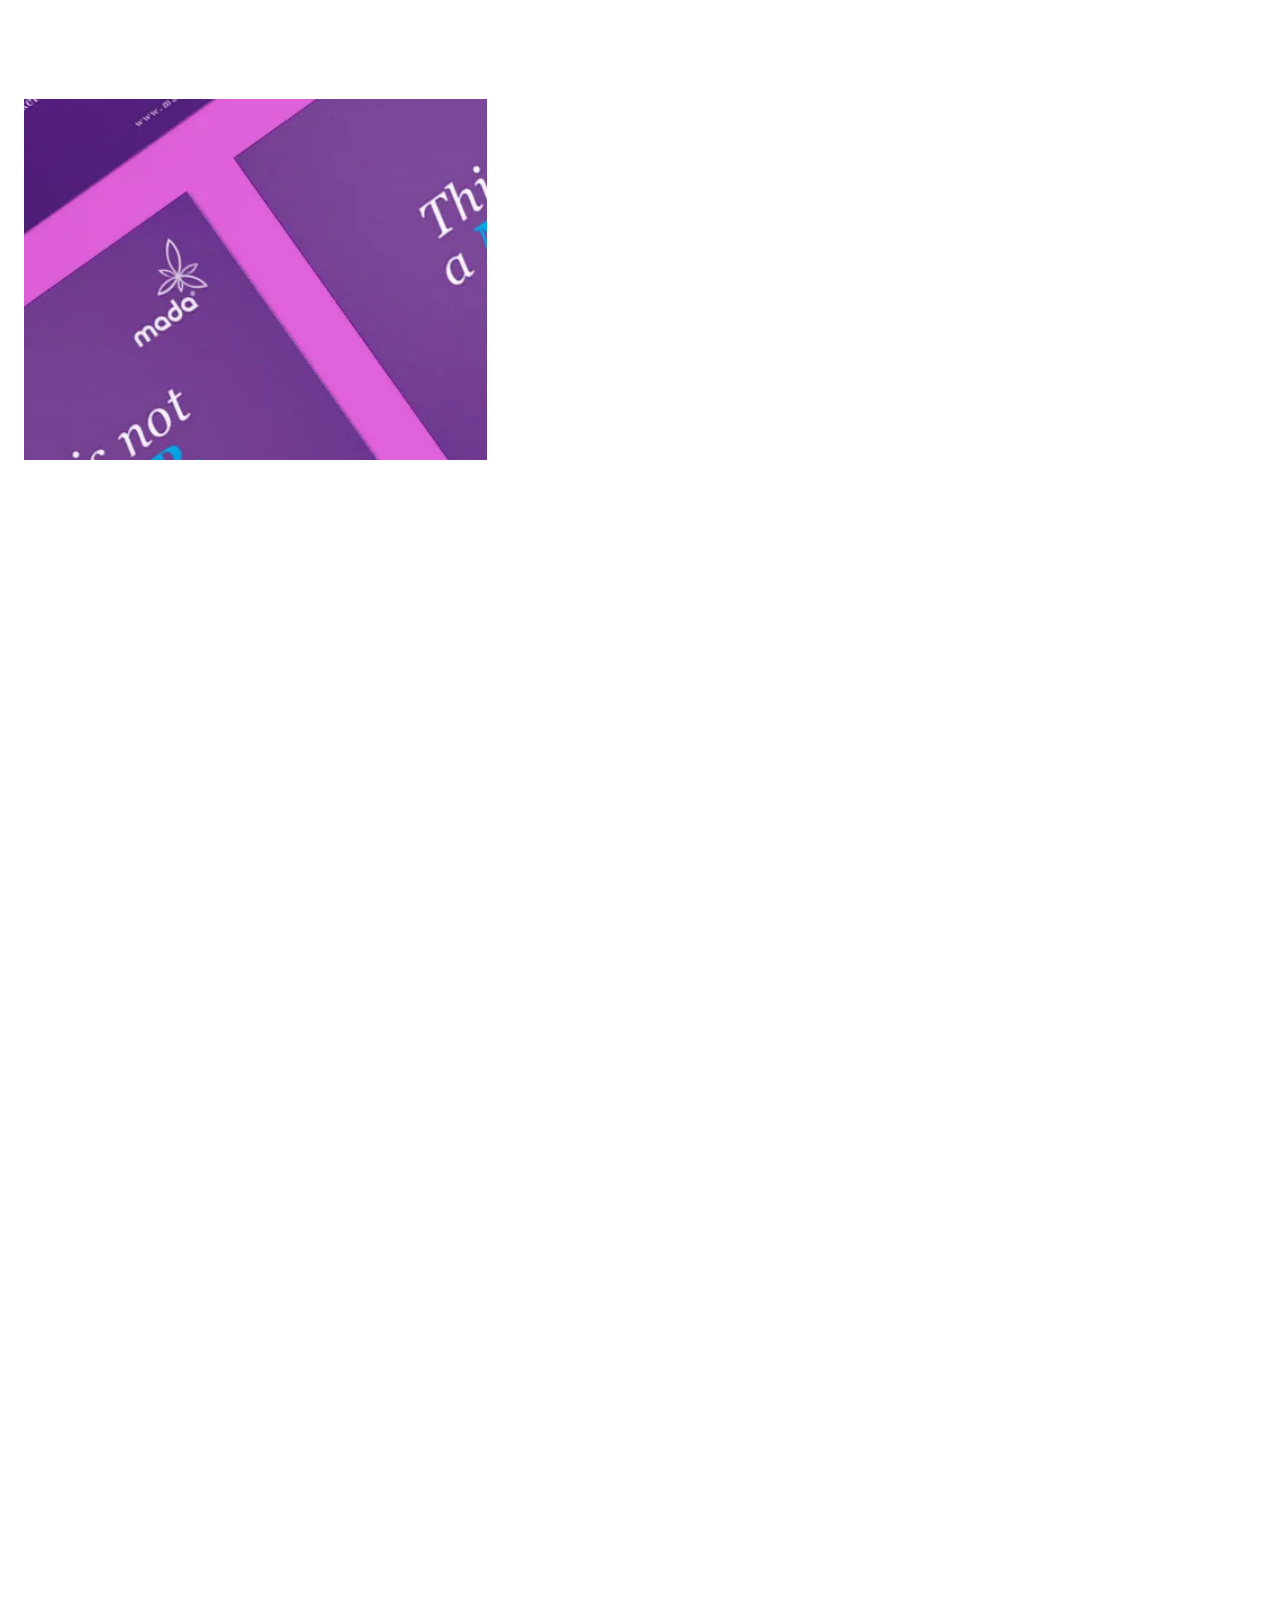
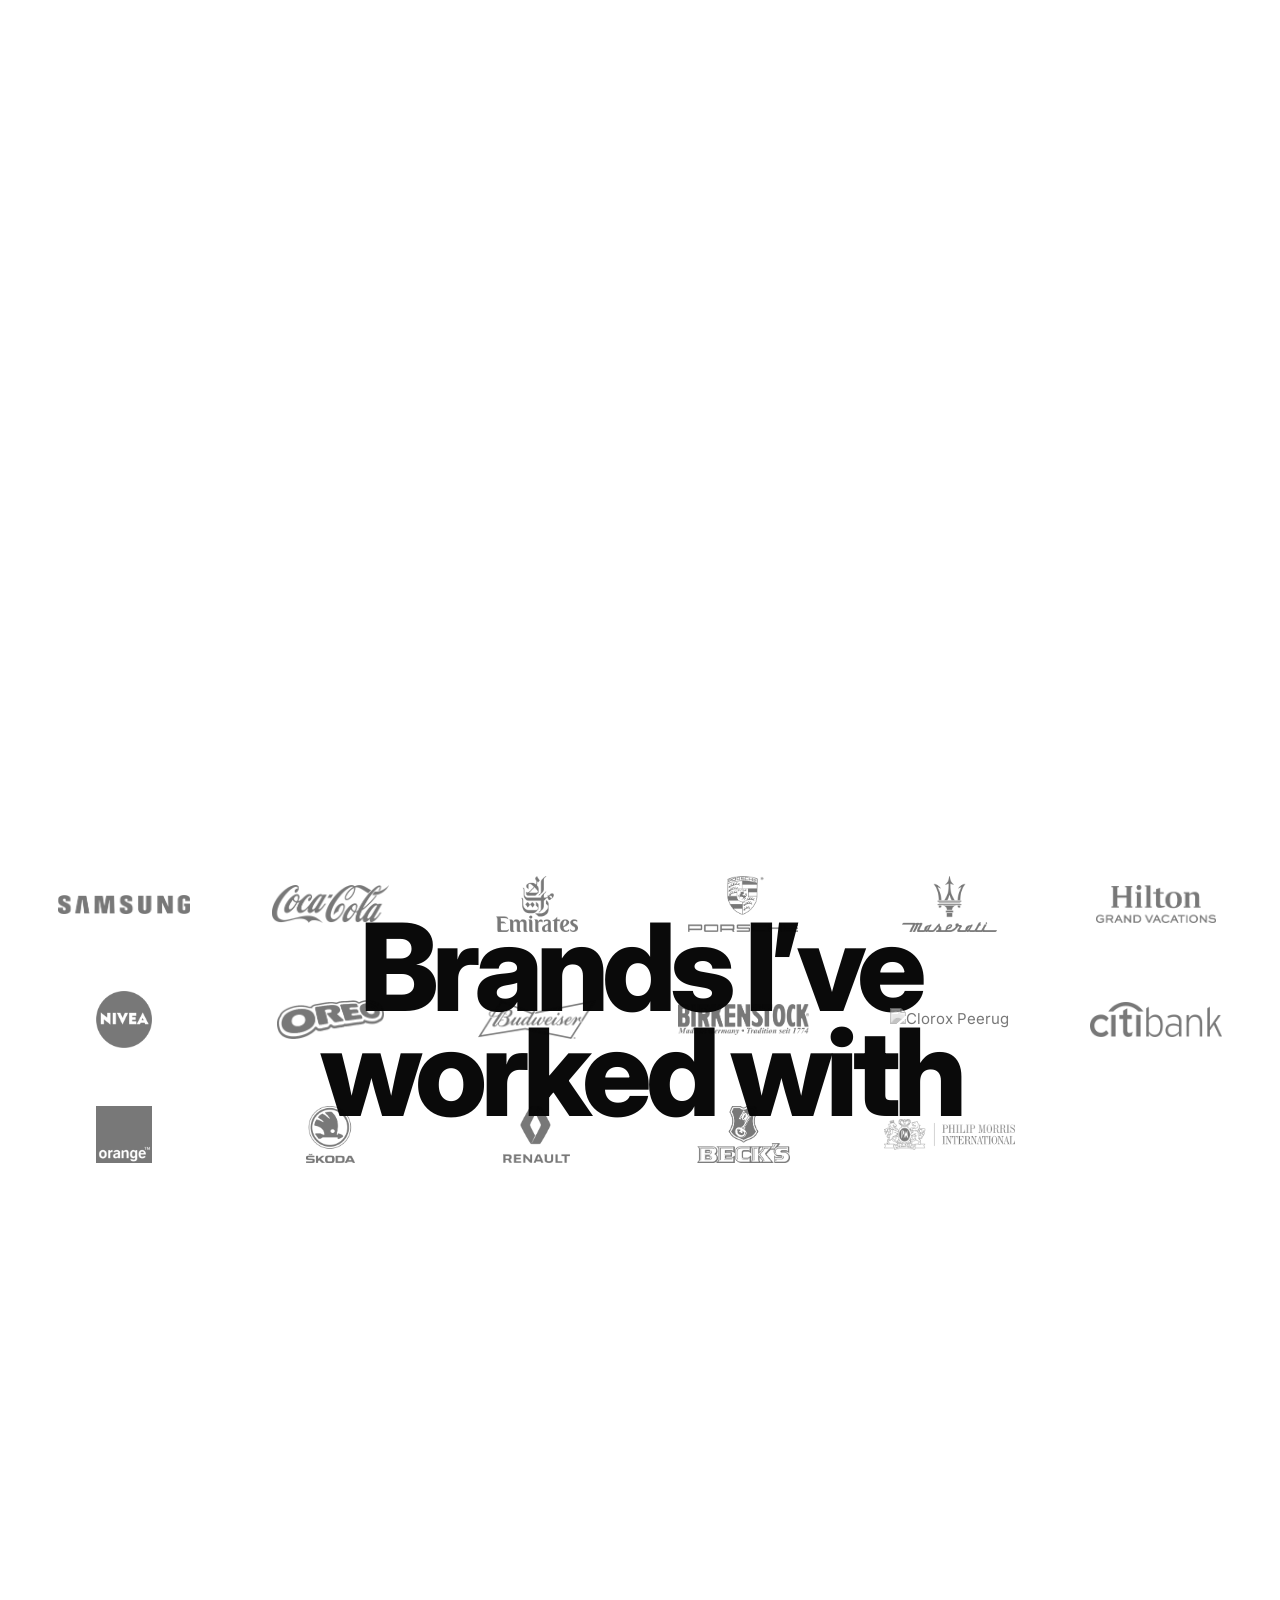
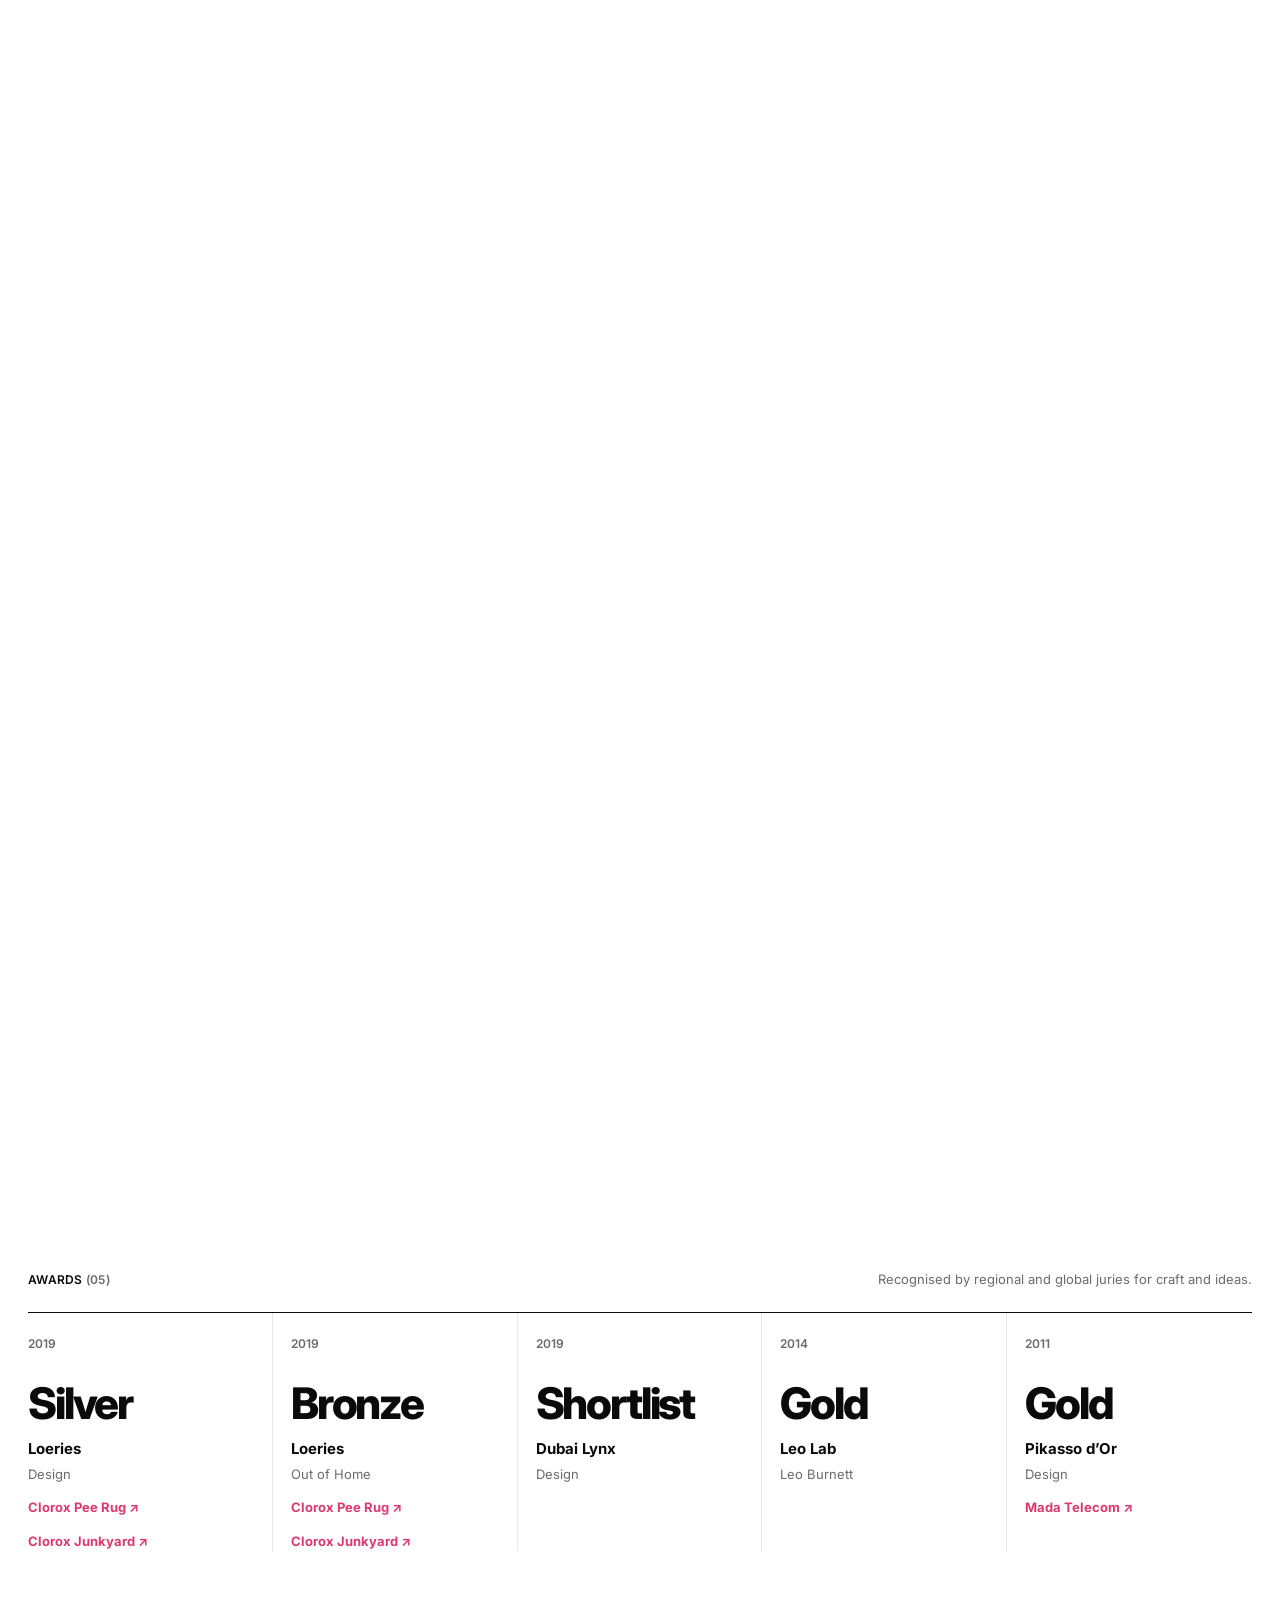
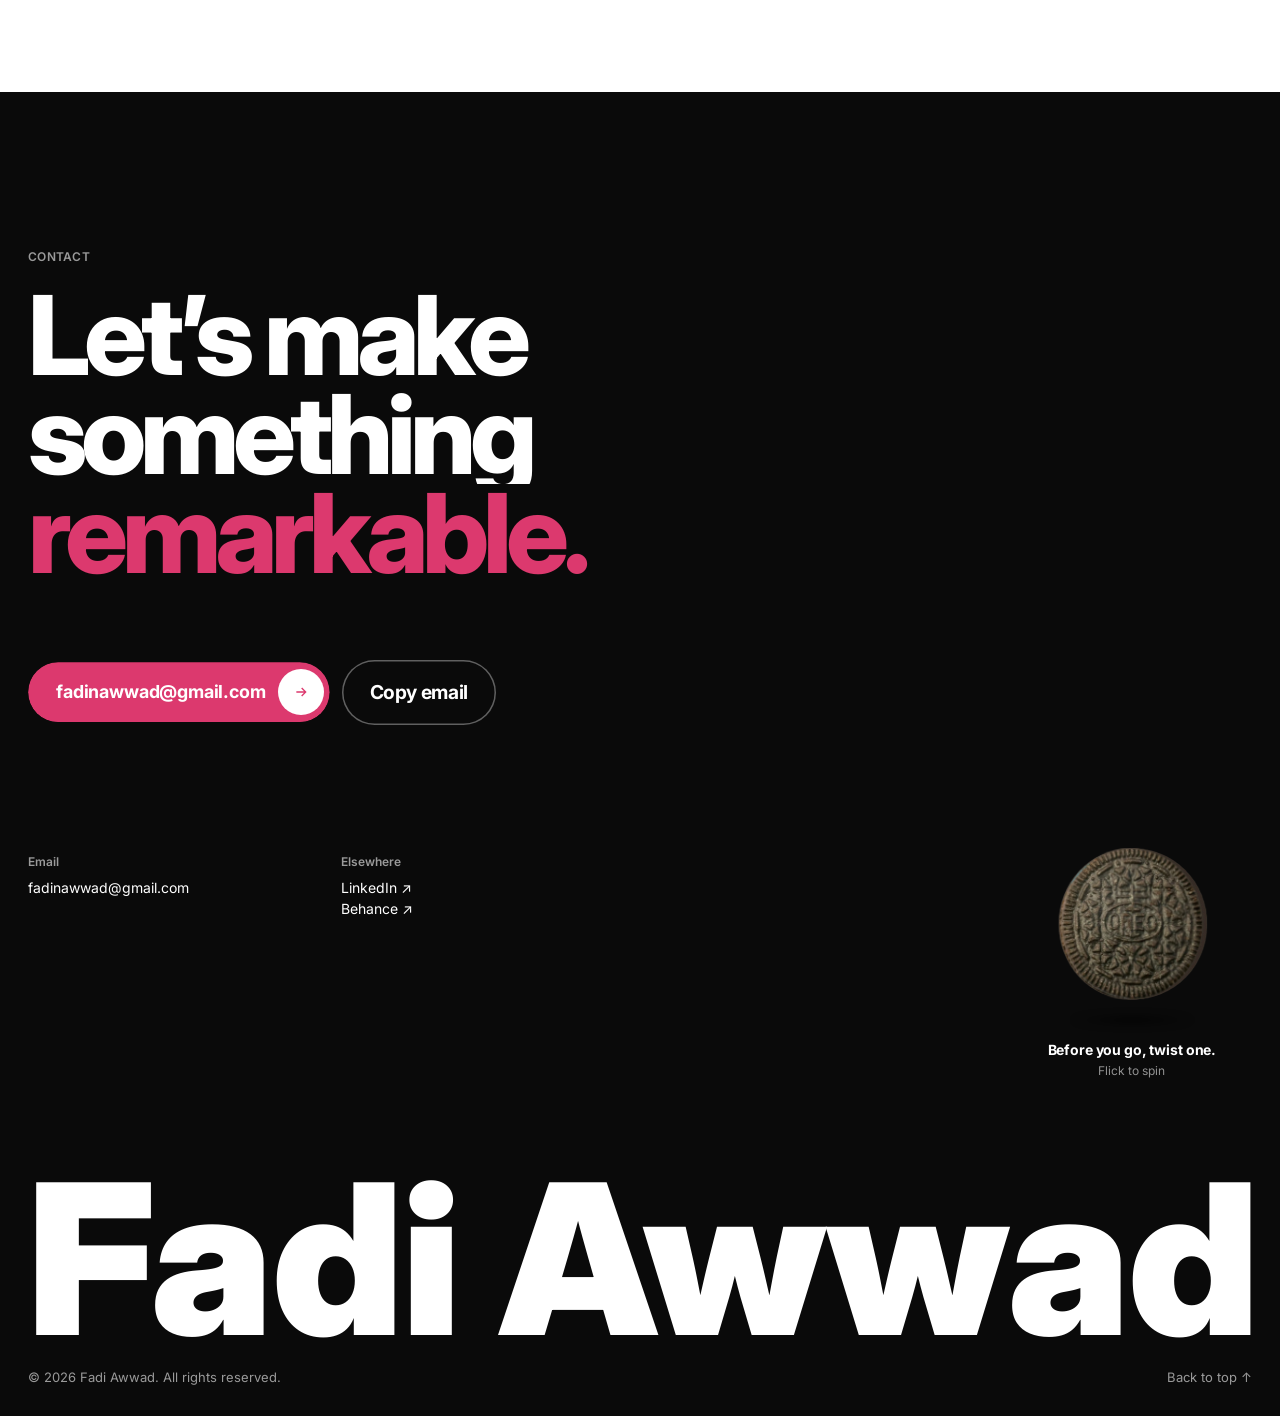
==== commit 9a2f0f86: "Footer cookie: spin only, no pull-down to open Vertical swipes over the cookie now scroll the page o" ====
--- a/index.html
+++ b/index.html
@@ -17,7 +17,7 @@
 <link rel="preconnect" href="https://fonts.googleapis.com">
 <link rel="preconnect" href="https://fonts.gstatic.com" crossorigin>
 <link href="https://fonts.googleapis.com/css2?family=Inter:opsz,wght@14..32,400..900&display=swap" rel="stylesheet">
-<link rel="stylesheet" href="css/style.css?v=1794876921">
+<link rel="stylesheet" href="css/style.css?v=1794877117">
 </head>
 <body>
 <div class="intro" aria-hidden="true"><div class="intro__name"><span>Fadi Awwad</span></div><div class="intro__count">000</div></div>
@@ -251,11 +251,11 @@
     <div><span>Email</span><a href="mailto:fadinawwad@gmail.com">fadinawwad@gmail.com</a></div>
     <div><span>Elsewhere</span><a href="https://ca.linkedin.com/in/fadinawwad" target="_blank" rel="noopener">LinkedIn ↗</a><br><a href="https://www.behance.net/fadiawwad" target="_blank" rel="noopener">Behance ↗</a></div>
     <div class="twist">
-      <div class="twist__stage" tabindex="0" role="img" aria-label="A cookie you can play with: drag sideways to spin it, drag down to twist it open">
+      <div class="twist__stage" tabindex="0" role="img" aria-label="A cookie you can play with: drag sideways to spin it">
         <div class="twist__shadow"></div><div class="twist__cookie"></div>
       </div>
       <p class="twist__line">Before you go, twist one.</p>
-      <p class="twist__hint">Flick to spin · Pull down to open</p>
+      <p class="twist__hint">Flick to spin</p>
     </div>
   </div>
   <p class="footer-name display"><span class="line"><span data-fit="1">Fadi Awwad</span></span></p>
@@ -642,6 +642,6 @@
 </div>
 
 <script src="https://unpkg.com/lenis@1.1.20/dist/lenis.min.js"></script>
-<script src="js/main.js?v=1794876921"></script>
+<script src="js/main.js?v=1794877117"></script>
 </body>
 </html>
--- a/css/style.css
+++ b/css/style.css
@@ -932,7 +932,7 @@
 
 /* ---- Twist the Oreo: a small toy in the contact footer (photos: Unsplash) ---- */
 .contact__grid > div.twist { grid-column: 9 / -1; justify-self: end; align-self: start; margin-top: -40px; text-align: center; width: 240px; }
-.twist__stage { position: relative; height: 220px; perspective: 900px; touch-action: none; cursor: grab; outline: none; }
+.twist__stage { position: relative; height: 220px; perspective: 900px; touch-action: pan-y; cursor: grab; outline: none; }
 .twist__stage:active { cursor: grabbing; }
 .twist__stage:focus-visible { box-shadow: 0 0 0 2px var(--accent); border-radius: 12px; }
 .twist__shadow { position: absolute; left: 50%; bottom: 6px; width: 62%; height: 14px; transform: translateX(-50%); border-radius: 50%;
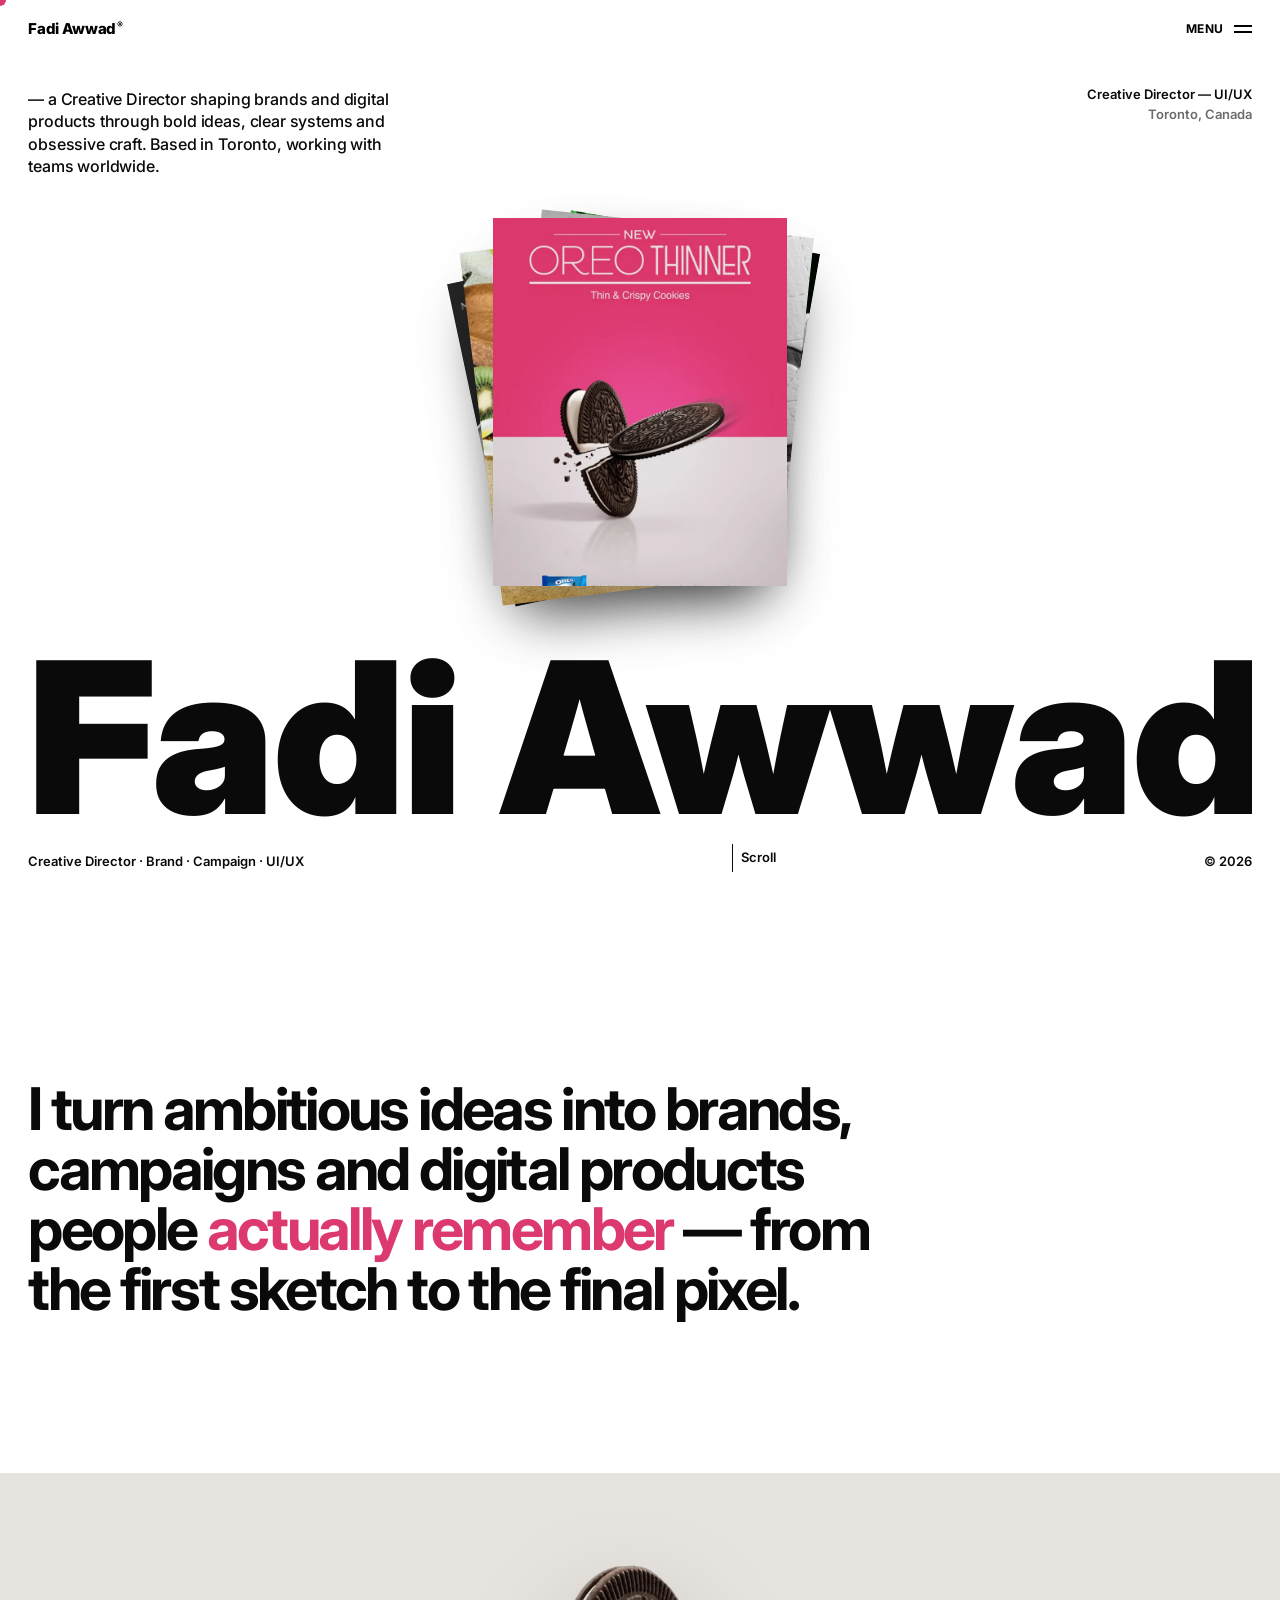
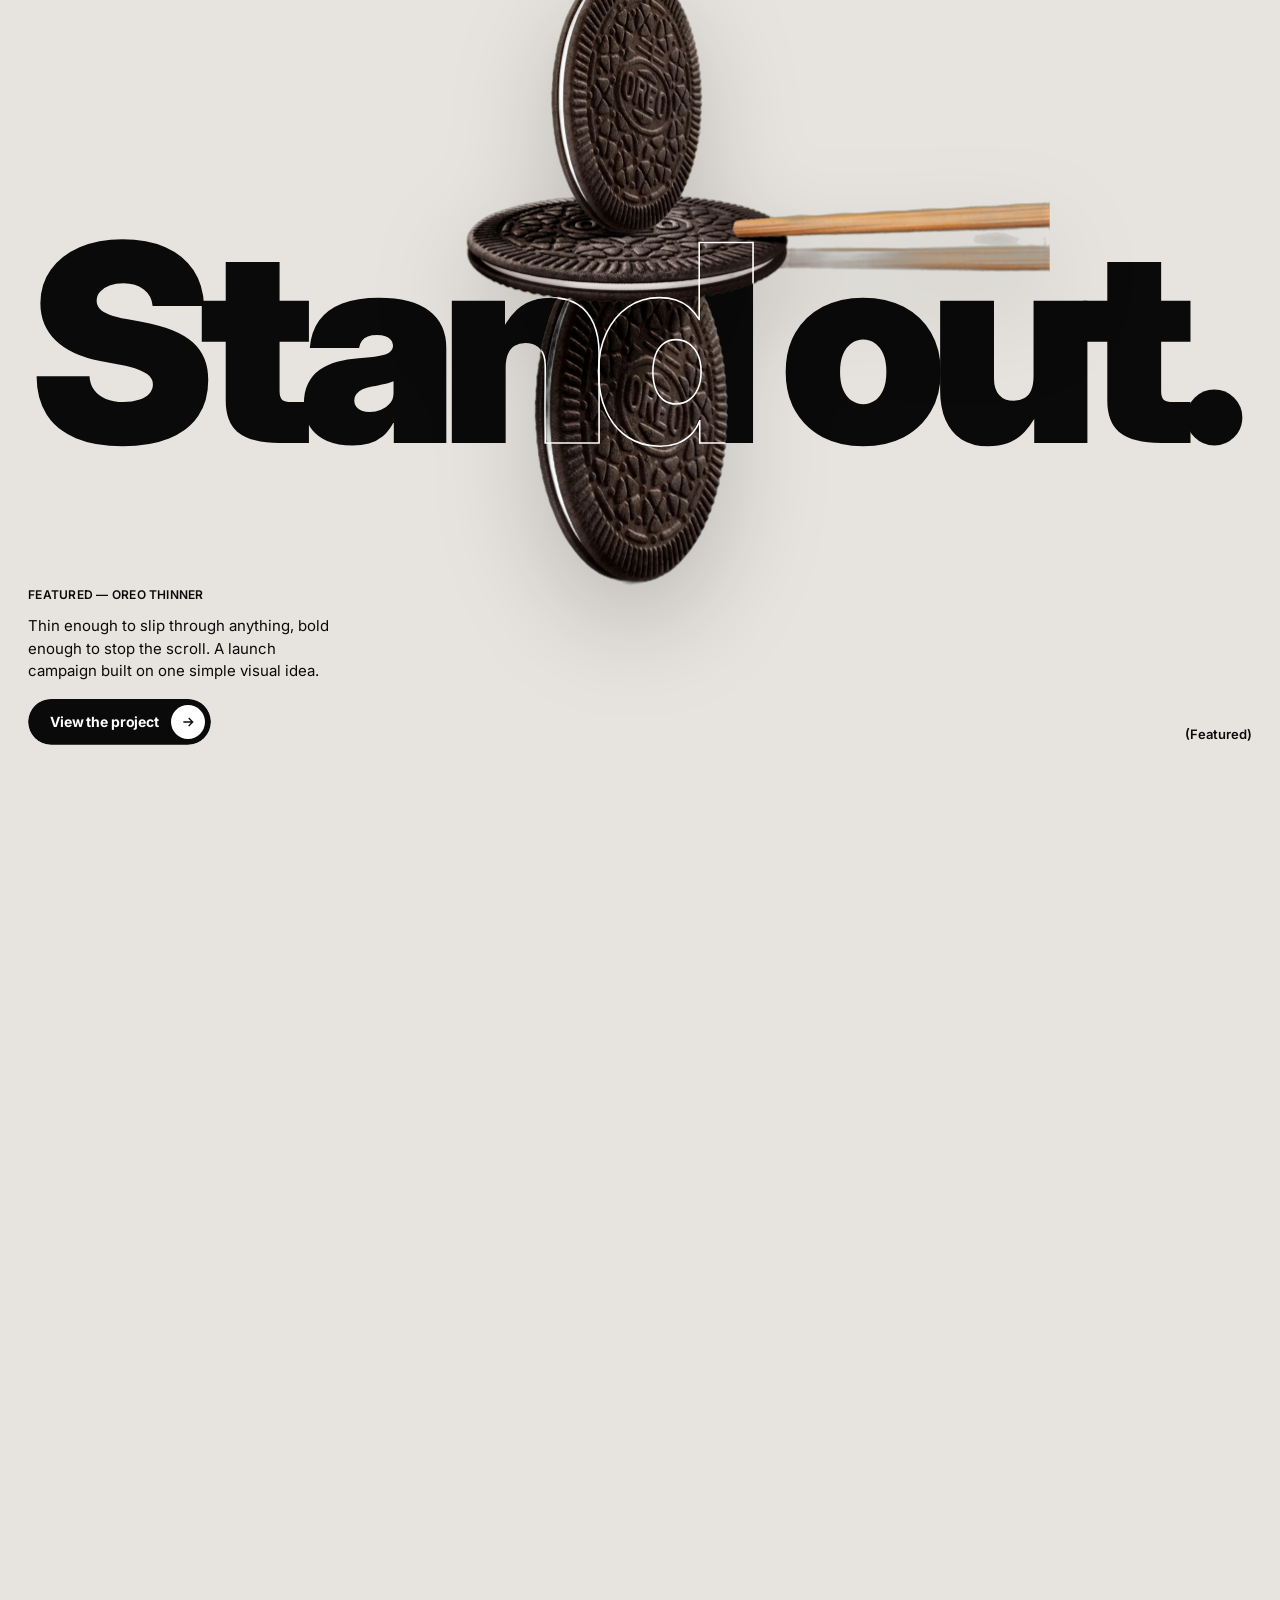
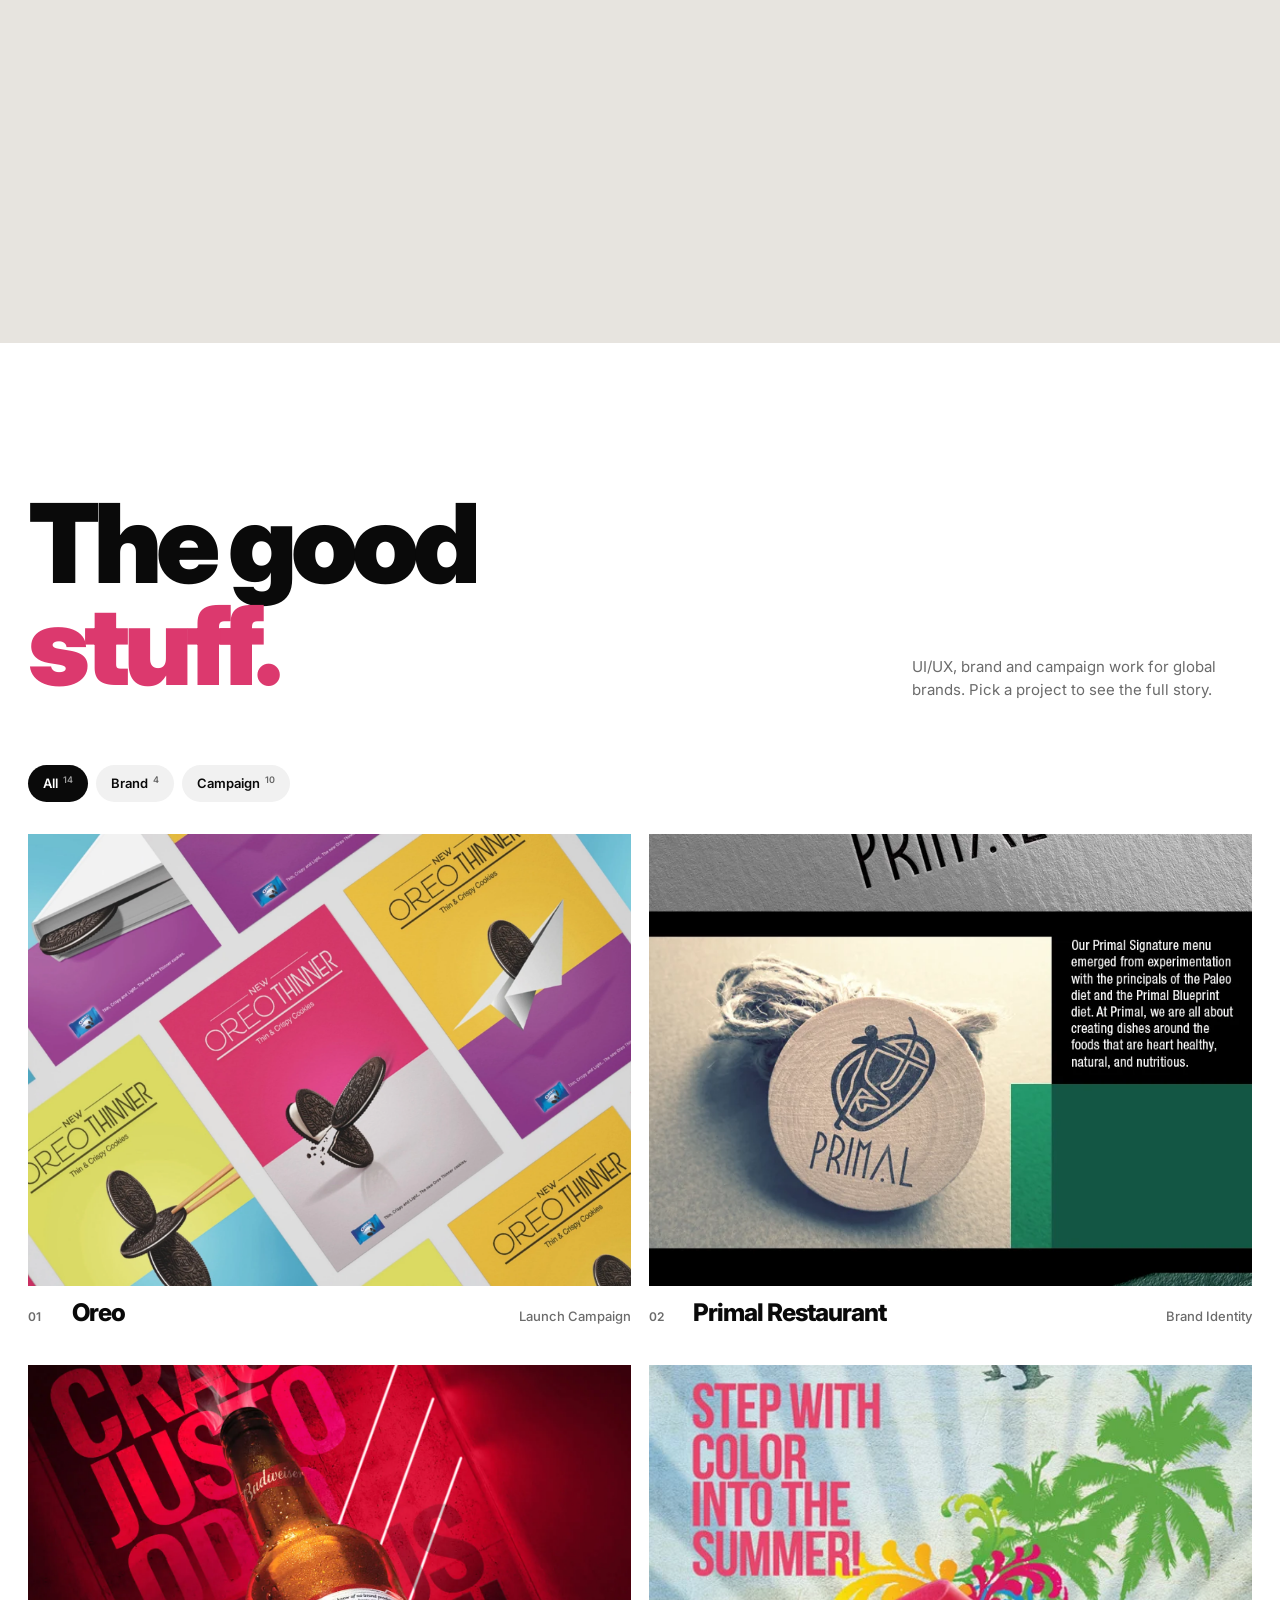
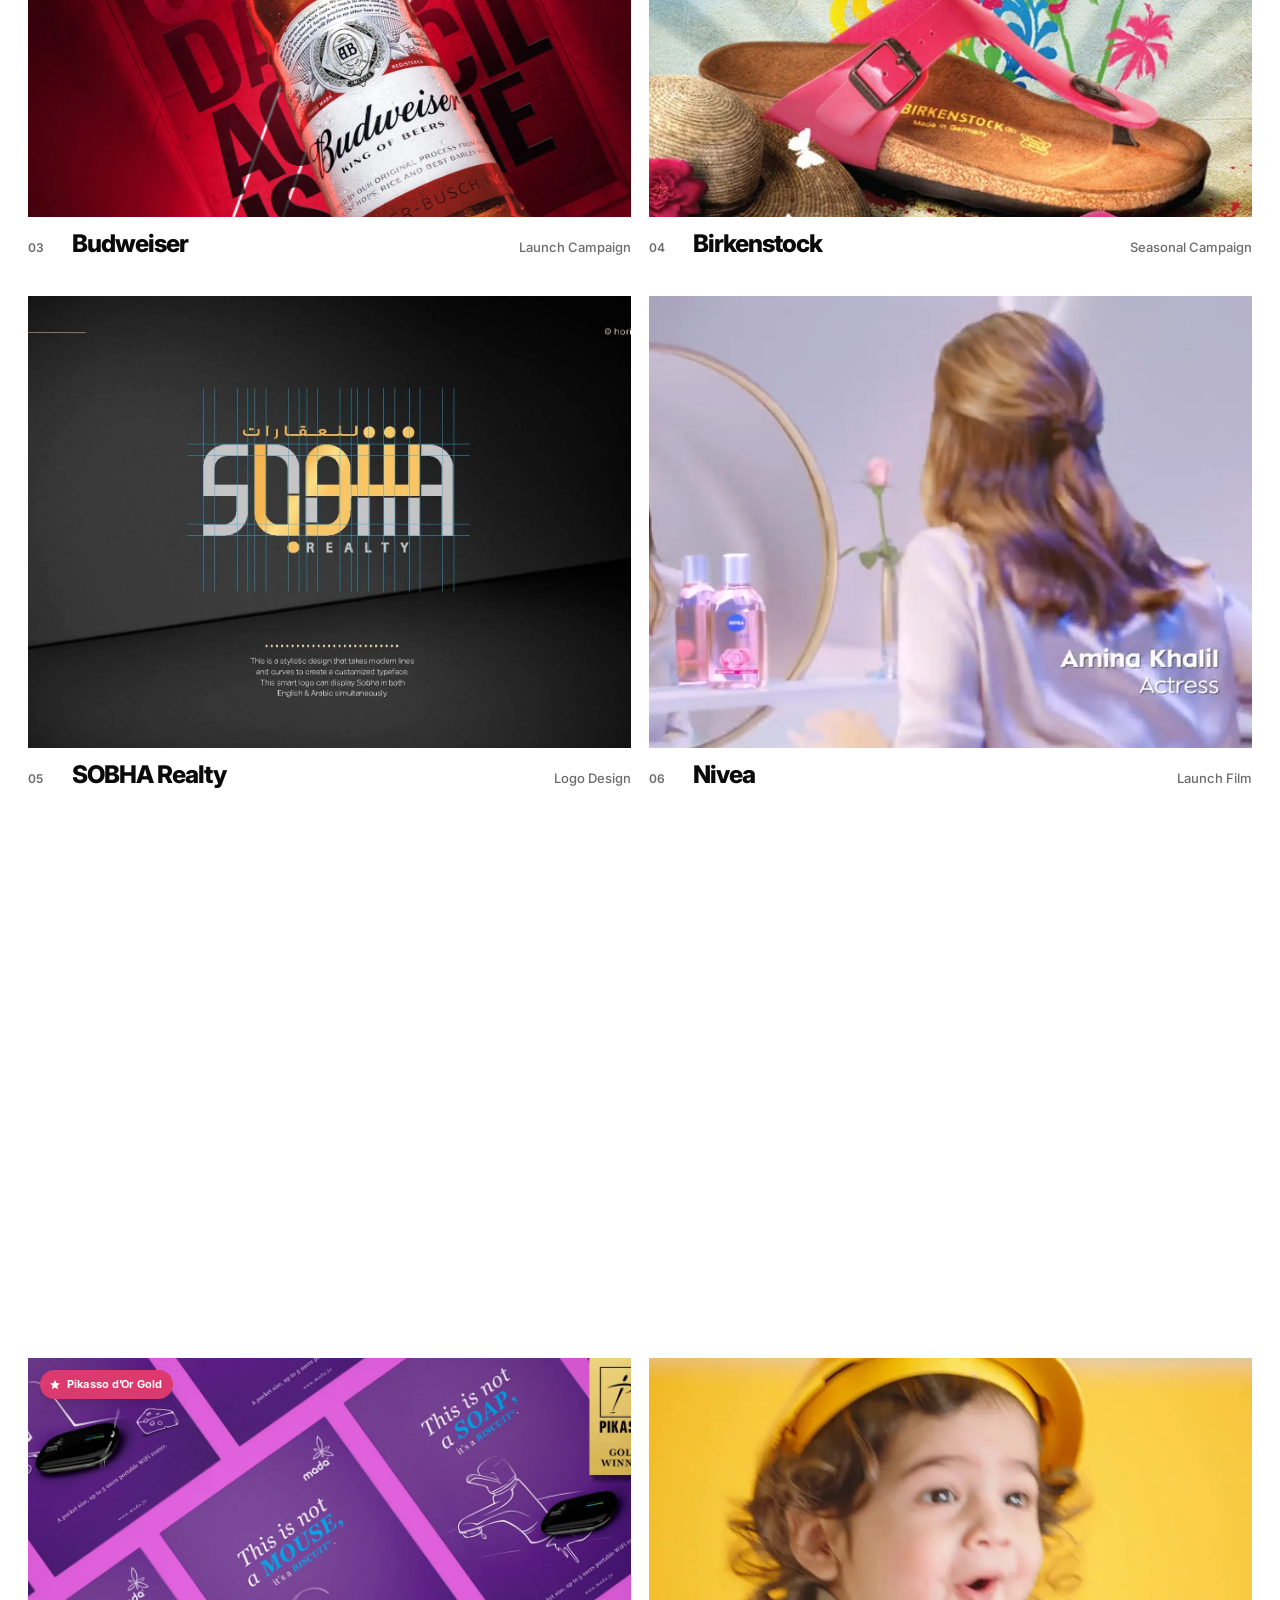
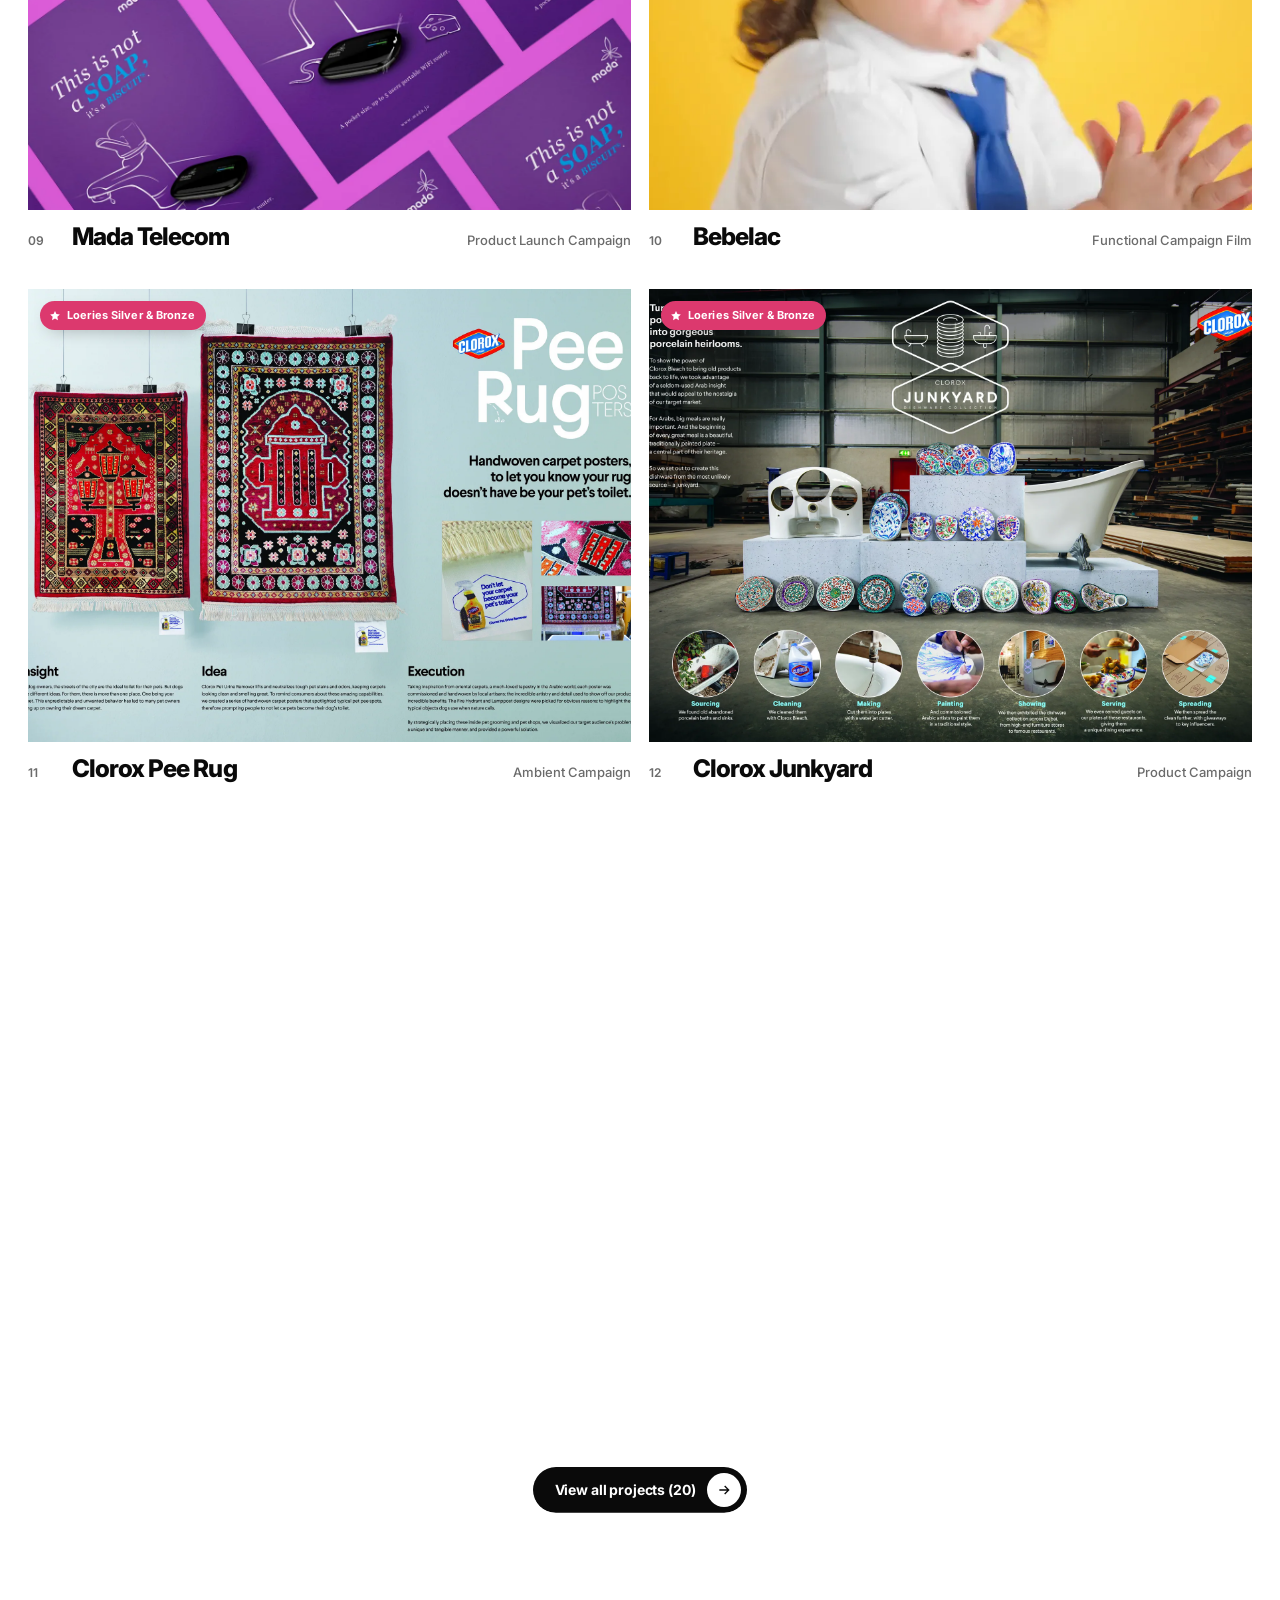
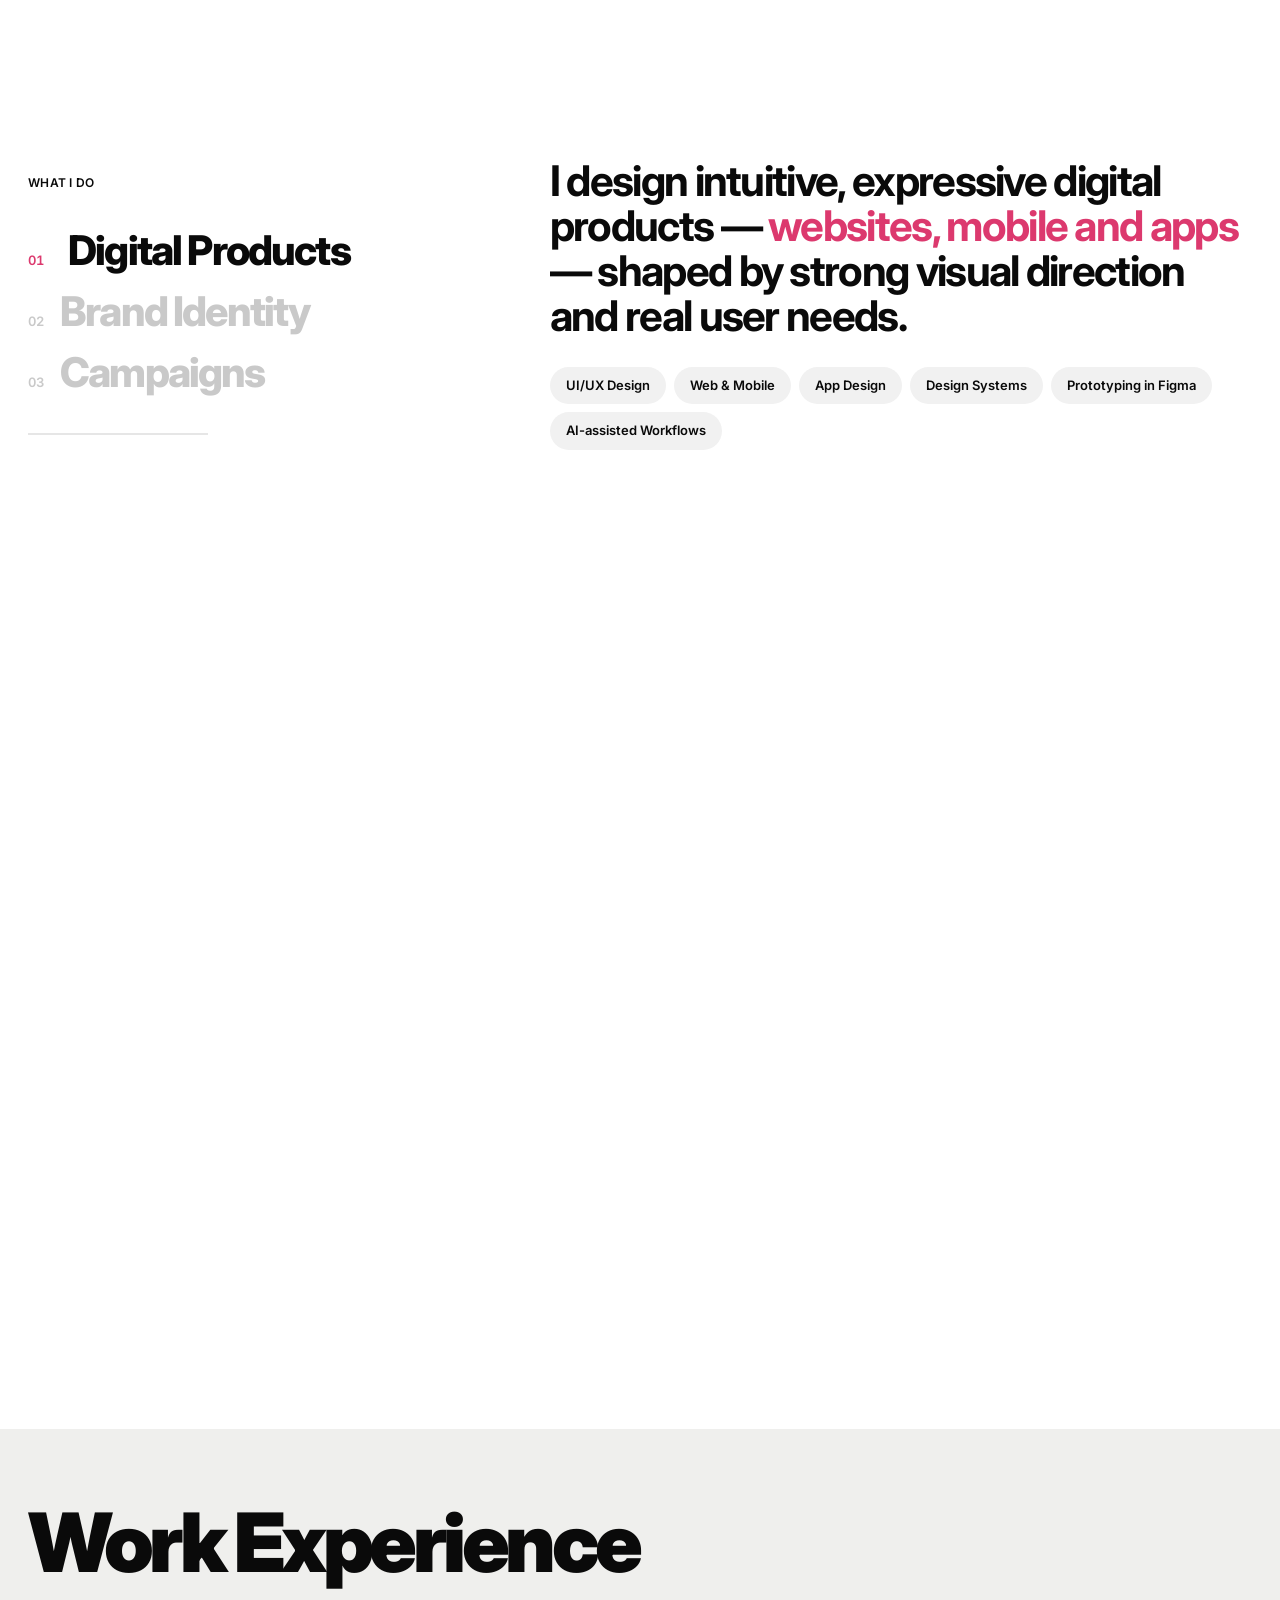
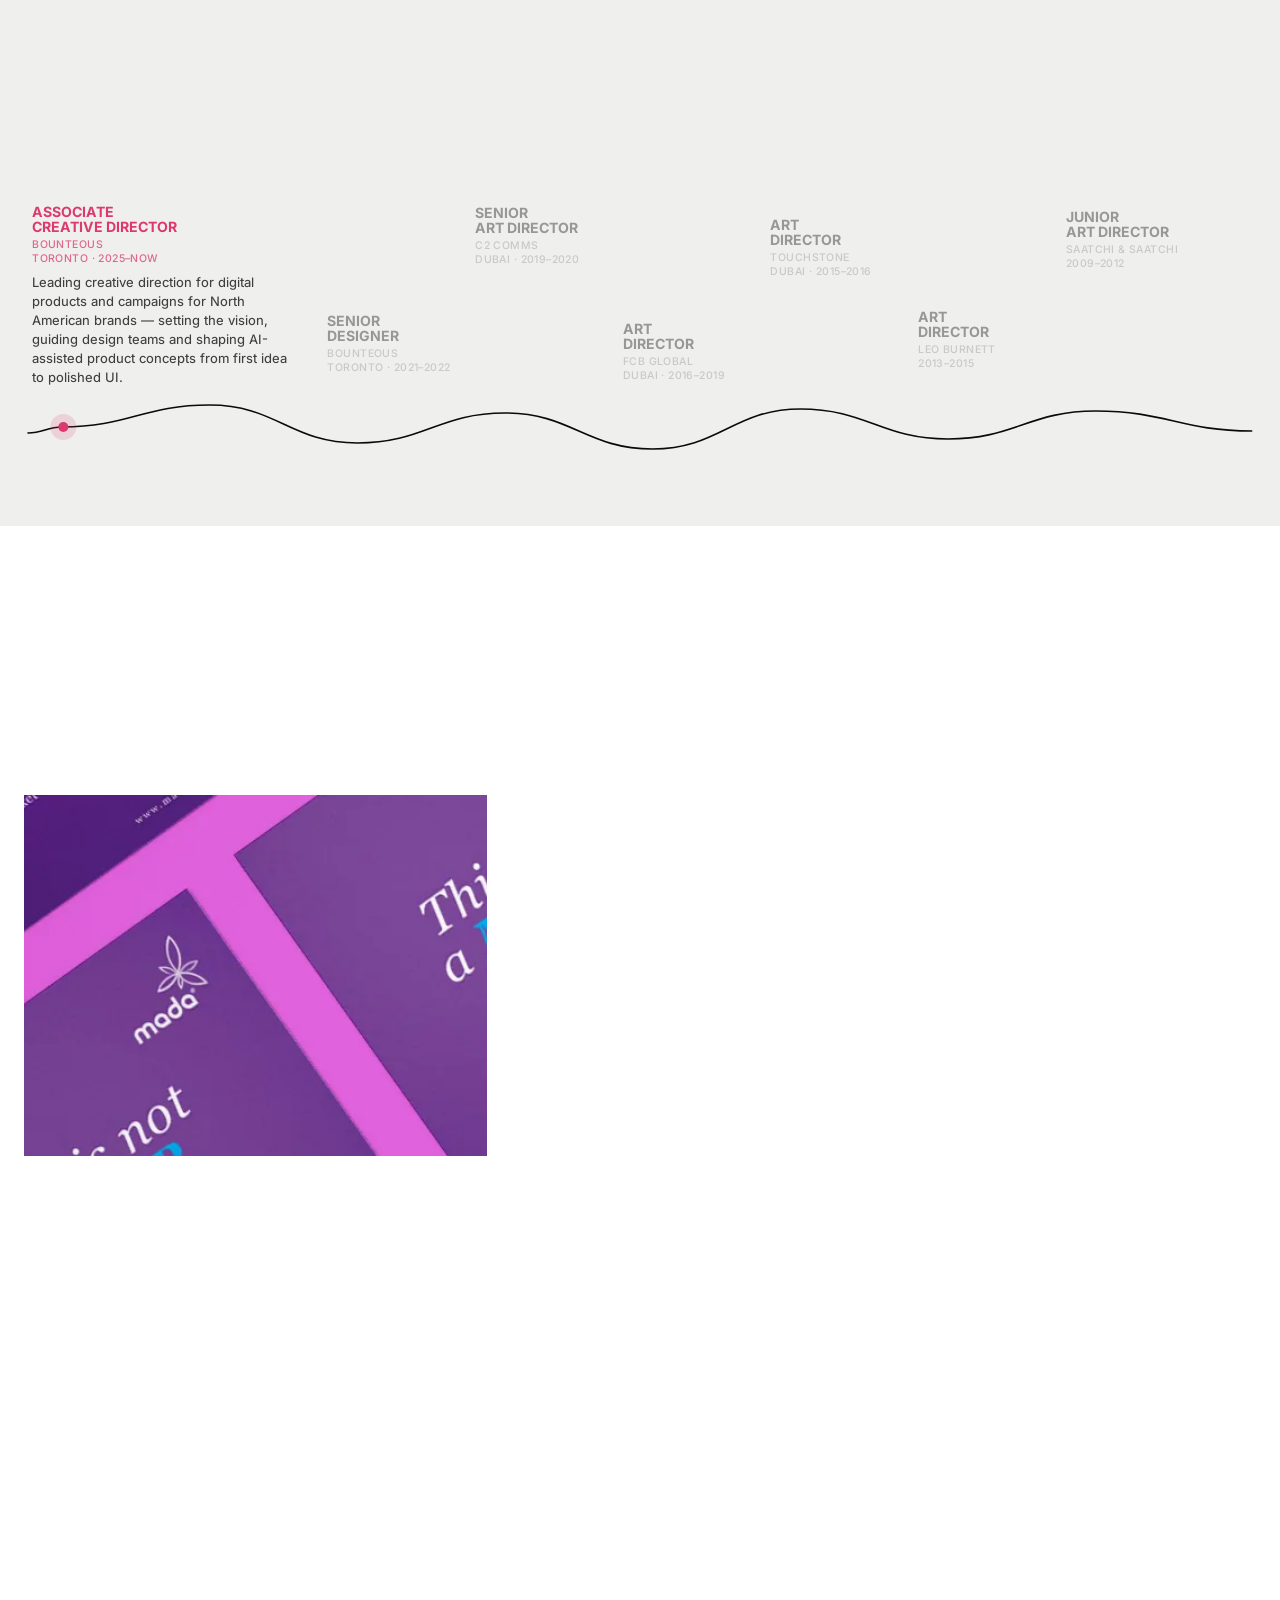
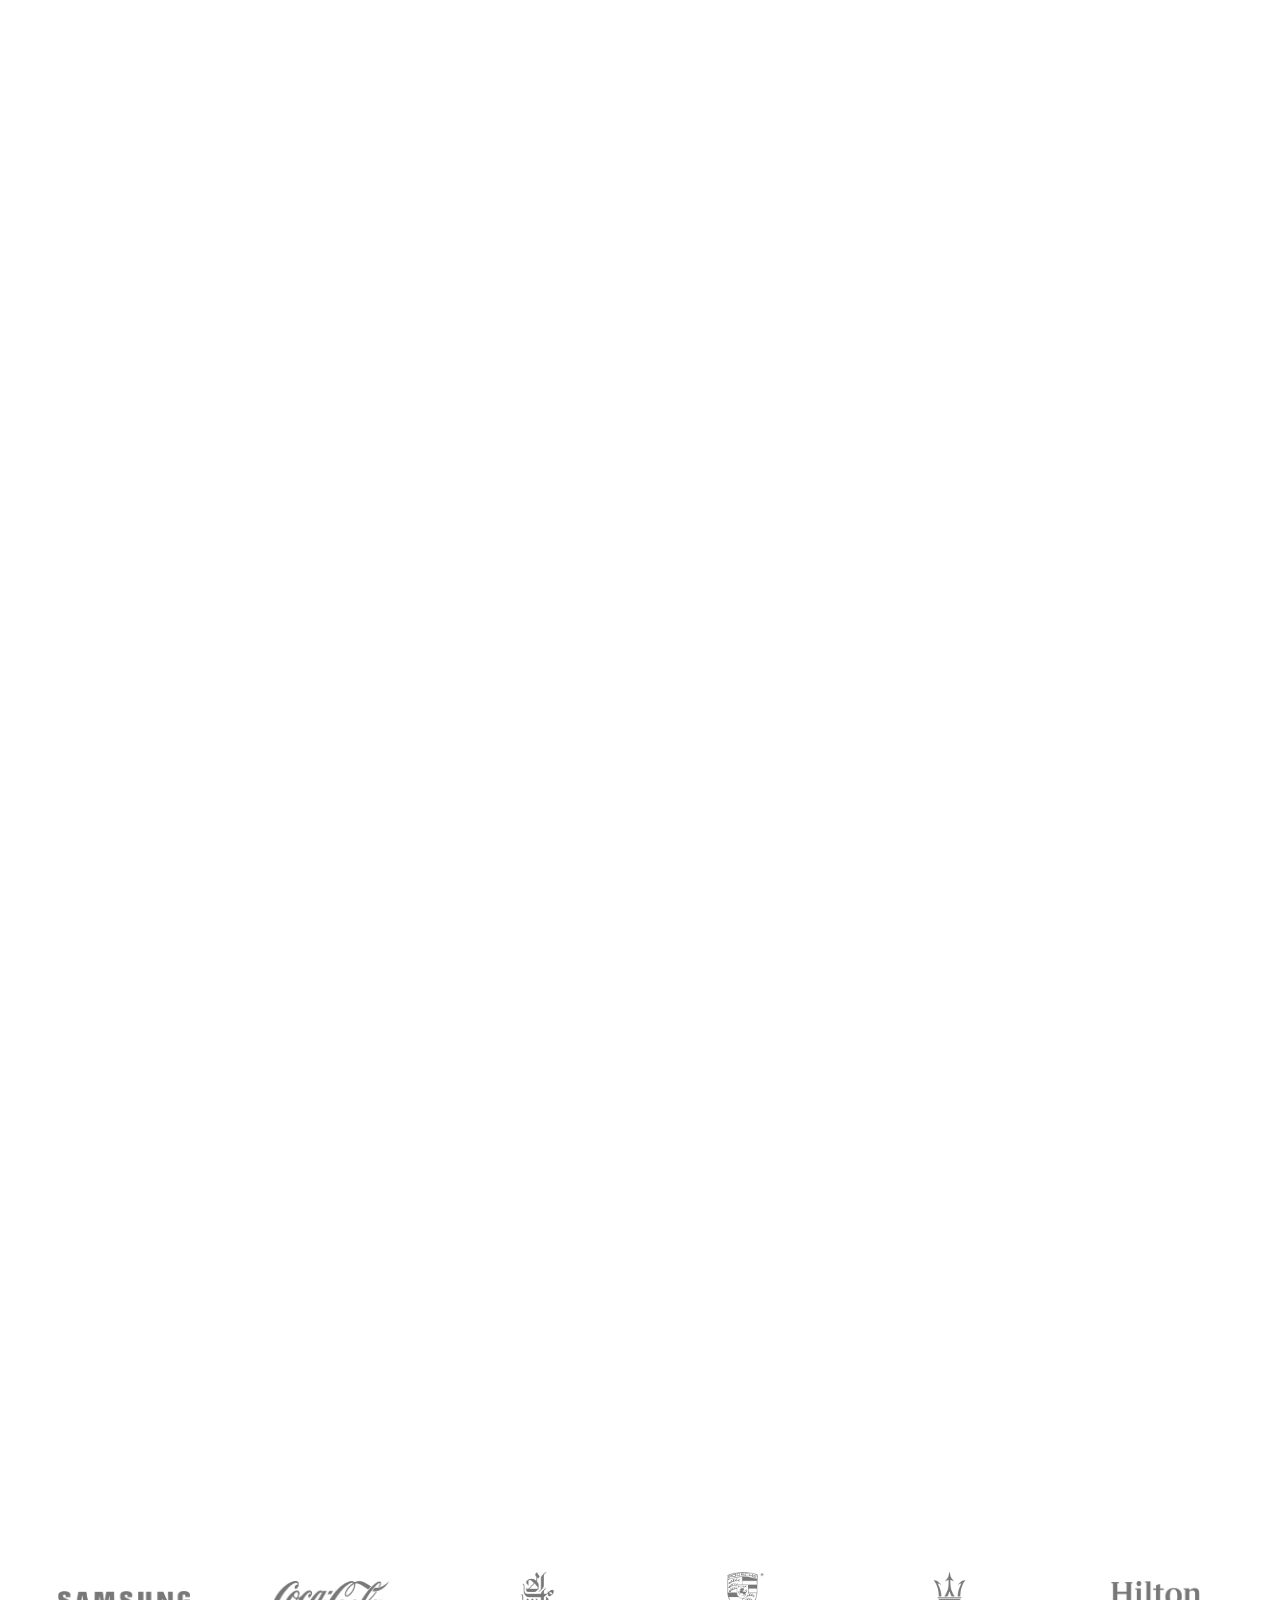
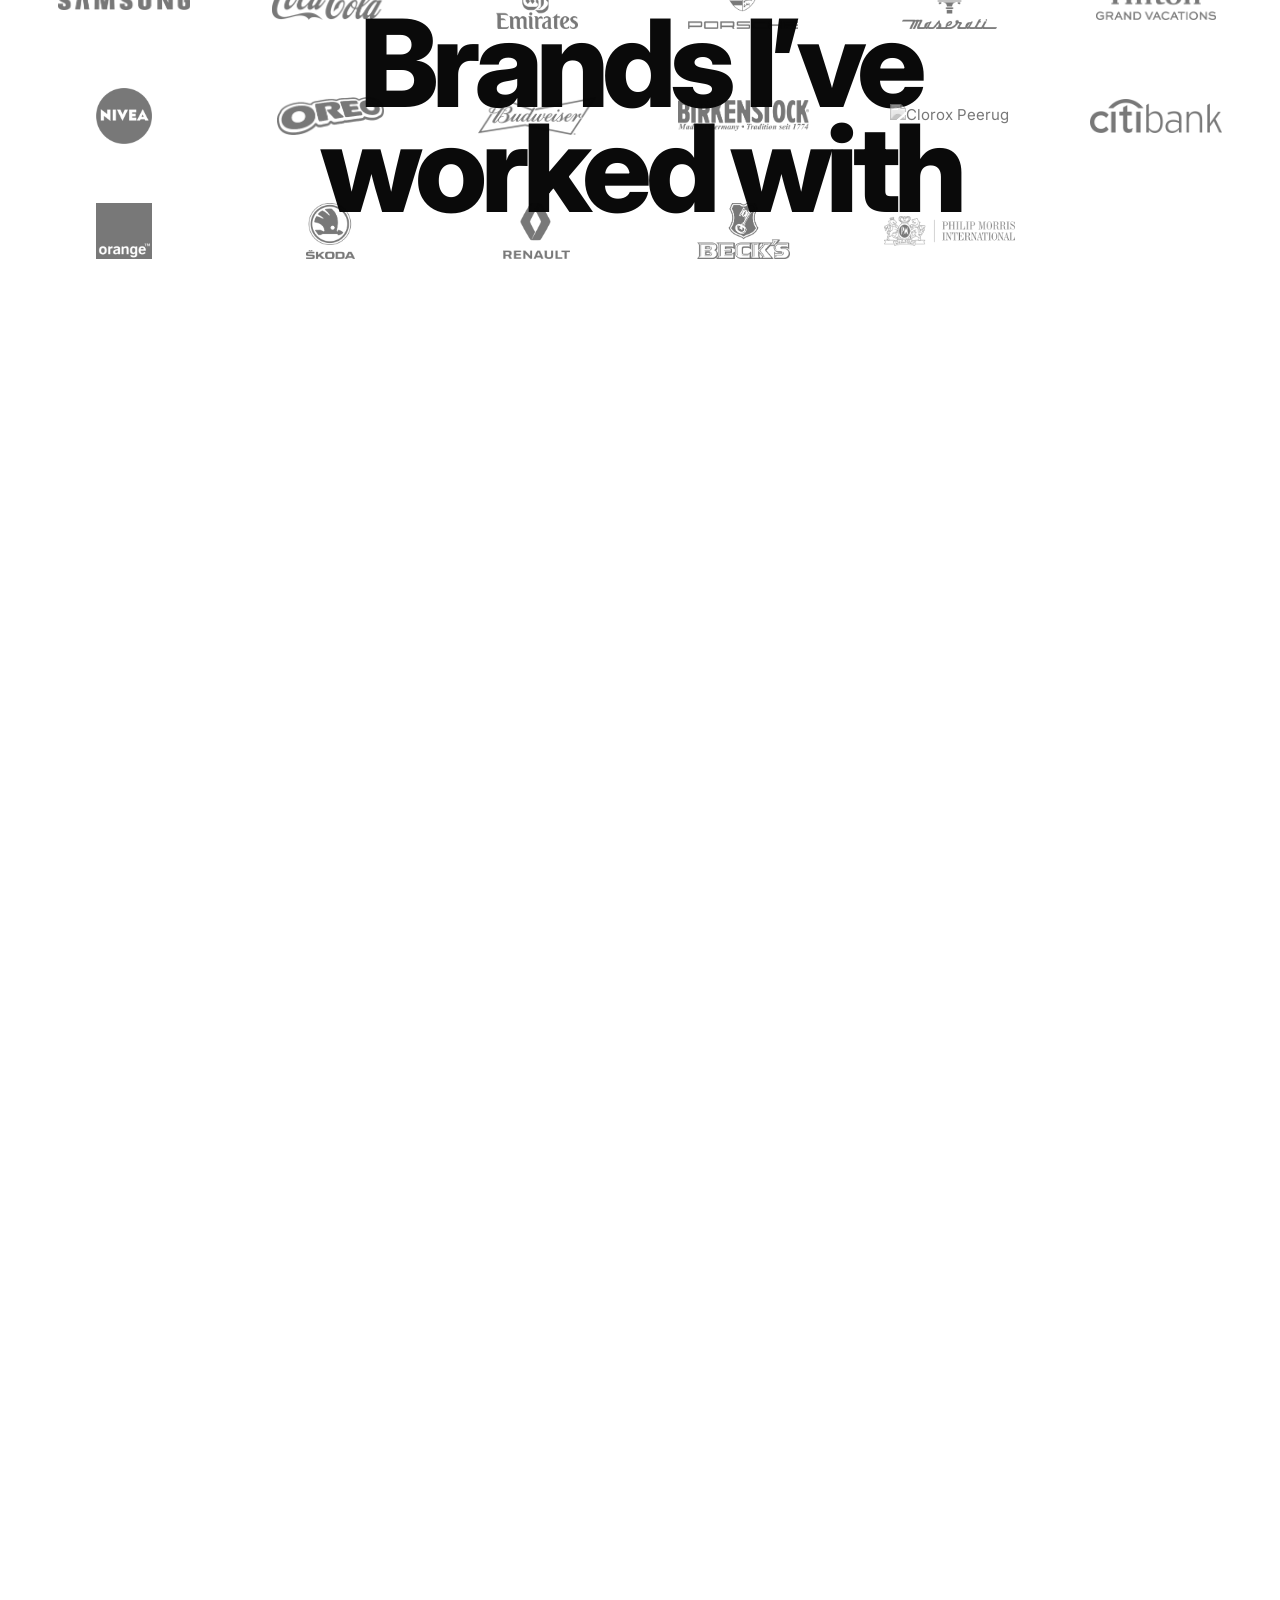
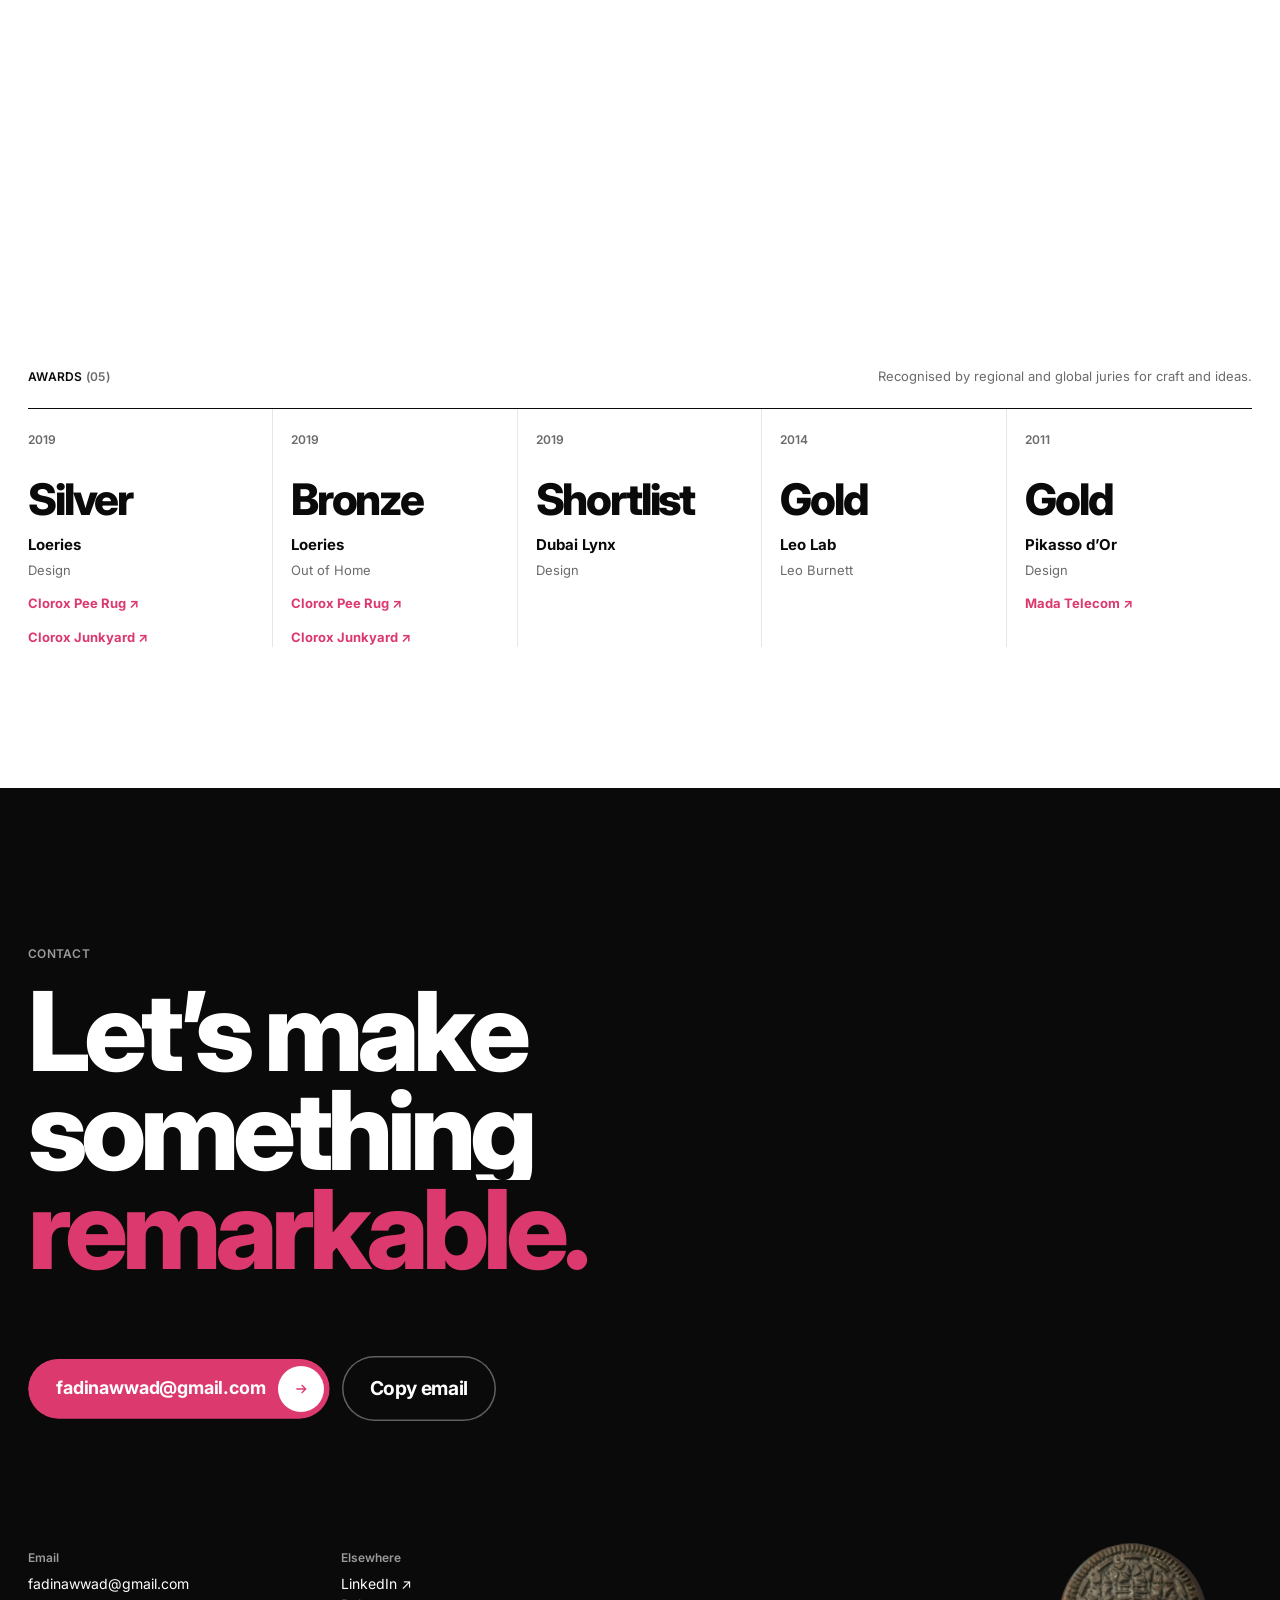
==== commit 6e13431e: "Add Work Experience timeline between What I do and Mada One smooth line, newest role on the left. De" ====
--- a/index.html
+++ b/index.html
@@ -17,7 +17,7 @@
 <link rel="preconnect" href="https://fonts.googleapis.com">
 <link rel="preconnect" href="https://fonts.gstatic.com" crossorigin>
 <link href="https://fonts.googleapis.com/css2?family=Inter:opsz,wght@14..32,400..900&display=swap" rel="stylesheet">
-<link rel="stylesheet" href="css/style.css?v=1794877117">
+<link rel="stylesheet" href="css/style.css?v=1794882329">
 </head>
 <body>
 <div class="intro" aria-hidden="true"><div class="intro__name"><span>Fadi Awwad</span></div><div class="intro__count">000</div></div>
@@ -209,6 +209,14 @@
 
 
 
+
+  <section class="wl" id="experience" aria-label="Work experience">
+    <div class="wl__head"><h2 class="wl__title">Work Experience</h2></div>
+    <div class="wl__scroll" id="wlScroll"><div class="wl__track" id="wlTrack"><svg class="wl__svg" id="wlSvg"></svg></div></div>
+    <div class="wl__fade" id="wlFade"></div>
+    <div class="wl__hint"><span class="arrow">←</span> Swipe to go back in time <span class="bar"><i id="wlBar"></i></span></div>
+    <script type="application/json" id="wlData">[{"co": "Bounteous", "role": "Associate Creative Director", "city": "Toronto", "from": 2025, "to": null, "sum": "Leading creative direction for digital products and campaigns for North American brands — setting the vision, guiding design teams and shaping AI-assisted product concepts from first idea to polished UI."}, {"co": "Bounteous", "role": "Lead Designer", "city": "Toronto", "from": 2022, "to": 2025, "sum": "Led UI/UX end to end — from user flows and wireframes to design systems and high-fidelity prototypes — mentoring designers and partnering with strategy and engineering to turn complex products into clear, accessible experiences."}, {"co": "Bounteous", "role": "Senior Designer", "city": "Toronto", "from": 2021, "to": 2022, "sum": "Brought over a decade of campaign thinking to UI/UX in Toronto, designing websites and digital experiences for enterprise clients."}, {"co": "C2 Comms", "role": "Senior Art Director", "city": "Dubai", "from": 2019, "to": 2020, "sum": "Led the creative department’s move to a digital-first approach — winning new business, growing the team and shaping cross-channel work with audience, channel and analytics insight."}, {"co": "FCB Global", "role": "Art Director", "city": "Dubai", "from": 2016, "to": 2019, "sum": "Took regional campaigns from idea to execution for brands including Oreo, Budweiser and Clorox, and led the creative for new-business pitches."}, {"co": "Touchstone", "role": "Art Director", "city": "Dubai", "from": 2015, "to": 2016, "sum": "Owned campaigns from first concept to final adaptation, including event branding and marketing materials, always on tight deadlines."}, {"co": "Leo Burnett", "role": "Art Director", "city": "", "from": 2013, "to": 2015, "sum": "Created and directed online films and TVCs for local and global brands that lifted awareness and sales, and guided the creative team from layout to production."}, {"co": "Saatchi & Saatchi", "role": "Junior Art Director", "city": "", "from": 2009, "to": 2012, "sum": "Started my career revamping a client’s brand identity and designing its launch campaign, plus launch work for Samsung."}]</script>
+  </section>
 
 
   <section class="expand expand--b" aria-label="Featured image">
@@ -642,6 +650,6 @@
 </div>
 
 <script src="https://unpkg.com/lenis@1.1.20/dist/lenis.min.js"></script>
-<script src="js/main.js?v=1794877117"></script>
+<script src="js/main.js?v=1794882329"></script>
 </body>
 </html>
--- a/css/style.css
+++ b/css/style.css
@@ -958,3 +958,58 @@
 /* award badge above the Mada feature headline */
 .expand__award { position: static; display: inline-flex; margin: 0 0 16px; }
 .expand__copy .expand__award + .eyebrow { display: block; }
+
+/* ---- Work Experience timeline (newest on the left; hover on desktop, swipe on mobile) ---- */
+.wl { --panel:#efefed; --muted:#8c8c8c; position:relative; background:var(--panel); padding:clamp(48px,6vw,90px) 0 clamp(36px,4vw,60px); overflow:hidden; }
+  .wl__head { display:flex; justify-content:space-between; align-items:flex-start; gap:20px; padding:0 var(--pad); }
+  .wl__title { margin:0; font-weight:900; letter-spacing:-.055em; line-height:.9; font-size:clamp(44px,6.4vw,100px); }
+
+  .wl__scroll { position:relative; margin-top:clamp(10px,2vw,30px); }
+  .wl__track { position:relative; }
+  .wl__svg { position:absolute; inset:0; overflow:visible; pointer-events:none; }
+  .wl__path { fill:none; stroke:var(--fg); stroke-width:1.6; stroke-linecap:round; stroke-linejoin:round; }
+  .wl__dot { fill:var(--accent); }
+  .wl__ring { fill:var(--accent); opacity:.16; }
+
+  .wl__item { position:absolute; display:flex; align-items:flex-start; gap:8px; padding:0; border:0; background:none; text-align:left; font:inherit; color:inherit; cursor:pointer;
+    transition: color .25s, opacity .5s, transform .6s cubic-bezier(.2,.8,.2,1); }
+  .wl__t { display:block; padding-top:1px; max-width:var(--tw, 150px); }
+  .wl__item.is-on .wl__t { max-width:var(--pw, 240px); }
+  .wl__r { display:block; font-size:clamp(13px,1vw,15px); font-weight:700; text-transform:uppercase; line-height:1.08; }
+  .wl__m { display:block; margin-top:4px; font-size:10.5px; font-weight:500; text-transform:uppercase; letter-spacing:.04em; color:var(--muted); line-height:1.3; white-space:nowrap; }
+  .wl__aw { display:inline-flex; align-items:center; gap:4px; margin-top:5px; font-size:10px; font-weight:700; color:var(--accent); }
+  .wl__aw svg { width:10px; height:10px; }
+  .wl__item.is-on { color:var(--accent); }
+  .wl__item.is-on .wl__m { color:var(--accent); opacity:.75; }
+  .wl__item:focus-visible { outline:2px solid var(--accent); outline-offset:6px; }
+  .wl:not(.is-in) .wl__item { opacity:0; transform:translateY(12px); }
+
+
+  /* the step under the dot opens: its text rises and a short summary unfolds below it */
+  .wl__item { z-index:1; }
+  .wl__item.is-on { z-index:3; }
+  .wl__t { position:relative; }
+  .wl__p { display:grid; grid-template-rows:0fr; transition:grid-template-rows .45s cubic-bezier(.2,.8,.2,1); }
+  .wl__p > span { overflow:hidden; font-size:13px; line-height:1.45; color:#3f3f3f; text-transform:none; font-weight:450; opacity:0; transform:translateY(-4px);
+    transition:opacity .35s .08s, transform .45s cubic-bezier(.2,.8,.2,1); max-width:var(--pw, 240px); }
+  .wl__item.is-on .wl__p { grid-template-rows:1fr; }
+  .wl__item.is-on .wl__p > span { opacity:1; transform:none; padding-top:8px; }
+  .wl.has-on .wl__item:not(.is-on) { opacity:.38; }
+  .wl.has-on .wl__item.is-covered { opacity:0; pointer-events:none; }
+  .wl__item { transition: color .25s, opacity .35s, transform .6s cubic-bezier(.2,.8,.2,1); }
+  .wl__r { font-size:clamp(14px,1.1vw,17px); }
+  .wl__hint, .wl__fade { display:none; }
+  @media (min-width: 901px) { .wl__scroll { padding:0 var(--pad); } }
+  @media (max-width: 900px) {
+    .wl__head { flex-direction:column; gap:14px; }
+    .wl__scroll { overflow-x:auto; overflow-y:hidden; -webkit-overflow-scrolling:touch; scrollbar-width:none; overscroll-behavior-x:contain; }
+    .wl__scroll::-webkit-scrollbar { display:none; }
+    .wl__fade { display:block; position:absolute; right:0; width:44px; pointer-events:none; background:linear-gradient(to right, rgba(239,239,237,0), var(--panel)); transition:opacity .3s; }
+    .wl__hint { display:flex; align-items:center; gap:12px; padding:10px var(--pad) 0; font-size:13px; font-weight:600; }
+    .wl__hint .arrow { display:inline-block; color:var(--accent); animation: wlNudge 1.5s ease-in-out infinite; }
+    .wl__hint .bar { flex:1; height:2px; background:#dcdcd9; border-radius:2px; position:relative; overflow:hidden; }
+    .wl__hint .bar i { position:absolute; inset:0; background:var(--fg); transform-origin:left; transform:scaleX(.12); }
+    .wl.is-swiped .wl__hint .arrow { animation:none; }
+  }
+  @keyframes wlNudge { 0%,100% { transform:translateX(0); } 50% { transform:translateX(-7px); } }
+  @media (prefers-reduced-motion: reduce) { .wl__hint .arrow { animation:none; } .wl:not(.is-in) .wl__item { opacity:1; transform:none; } }
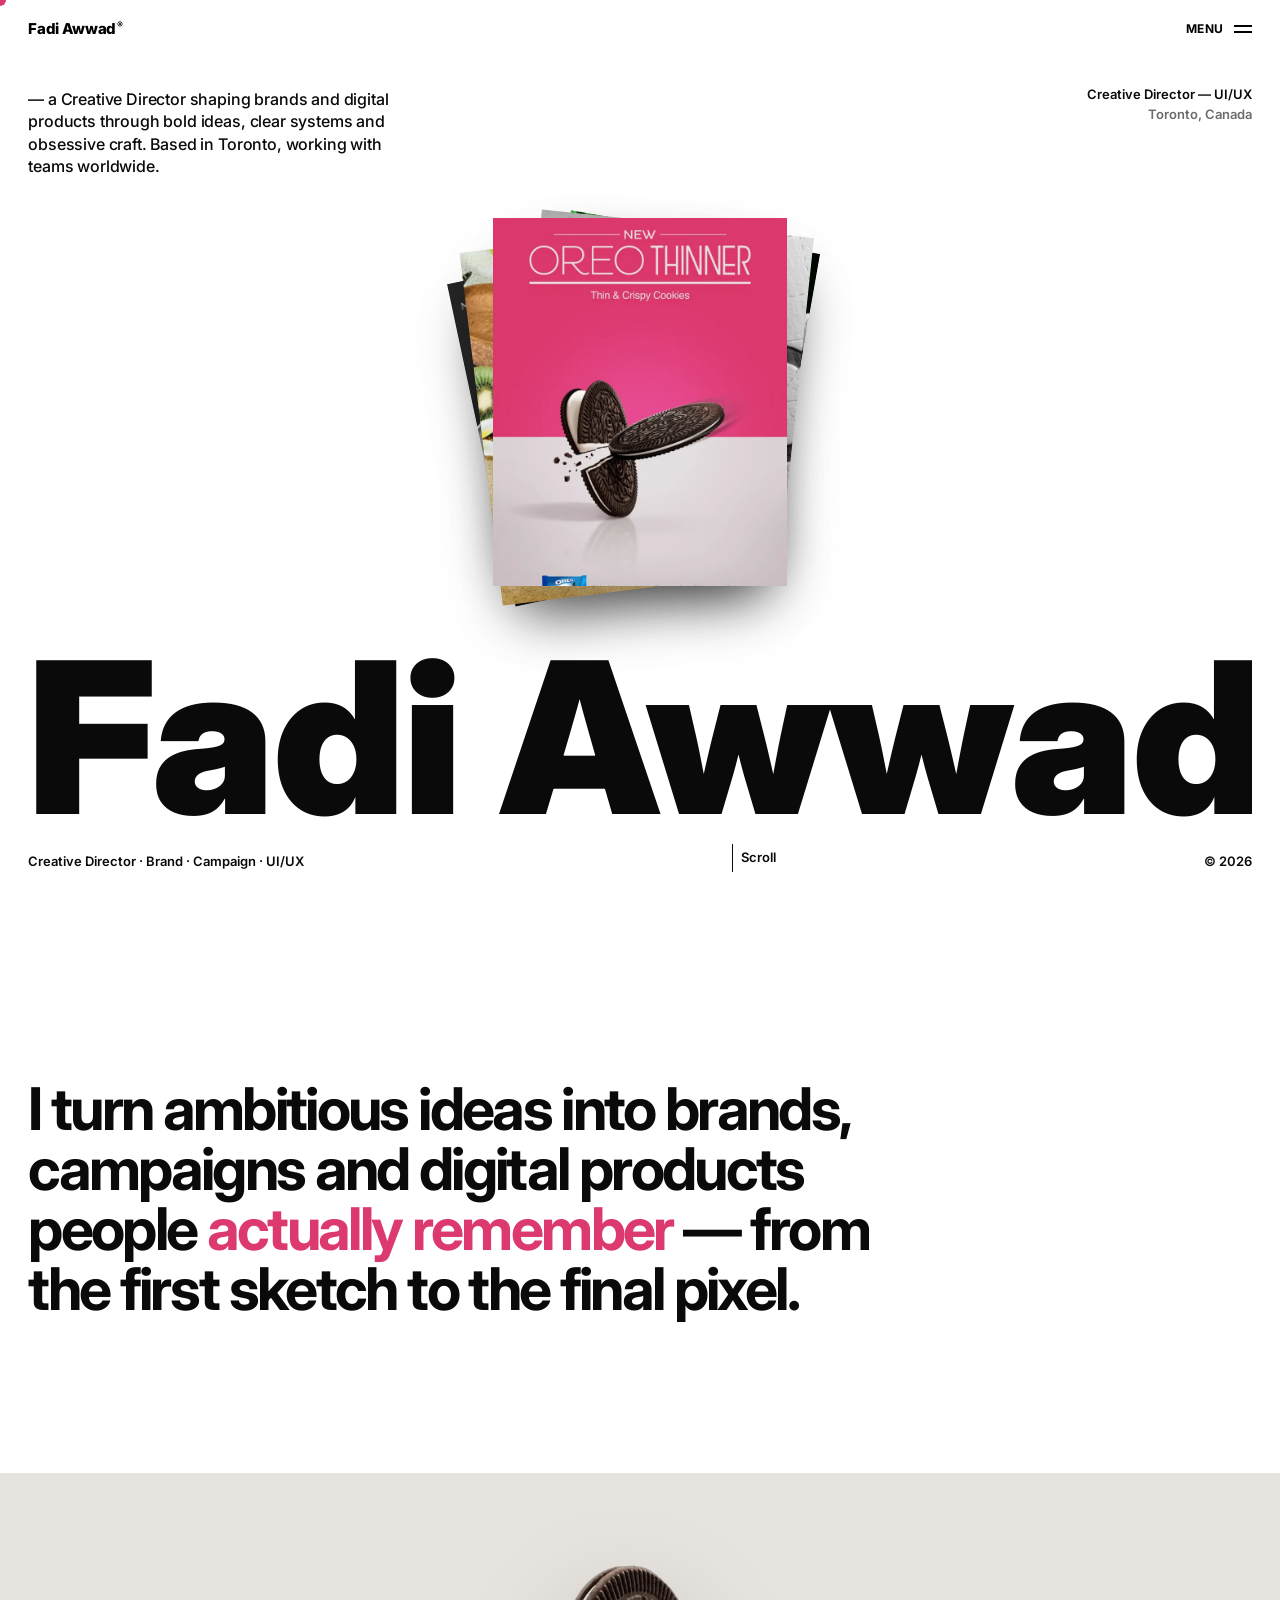
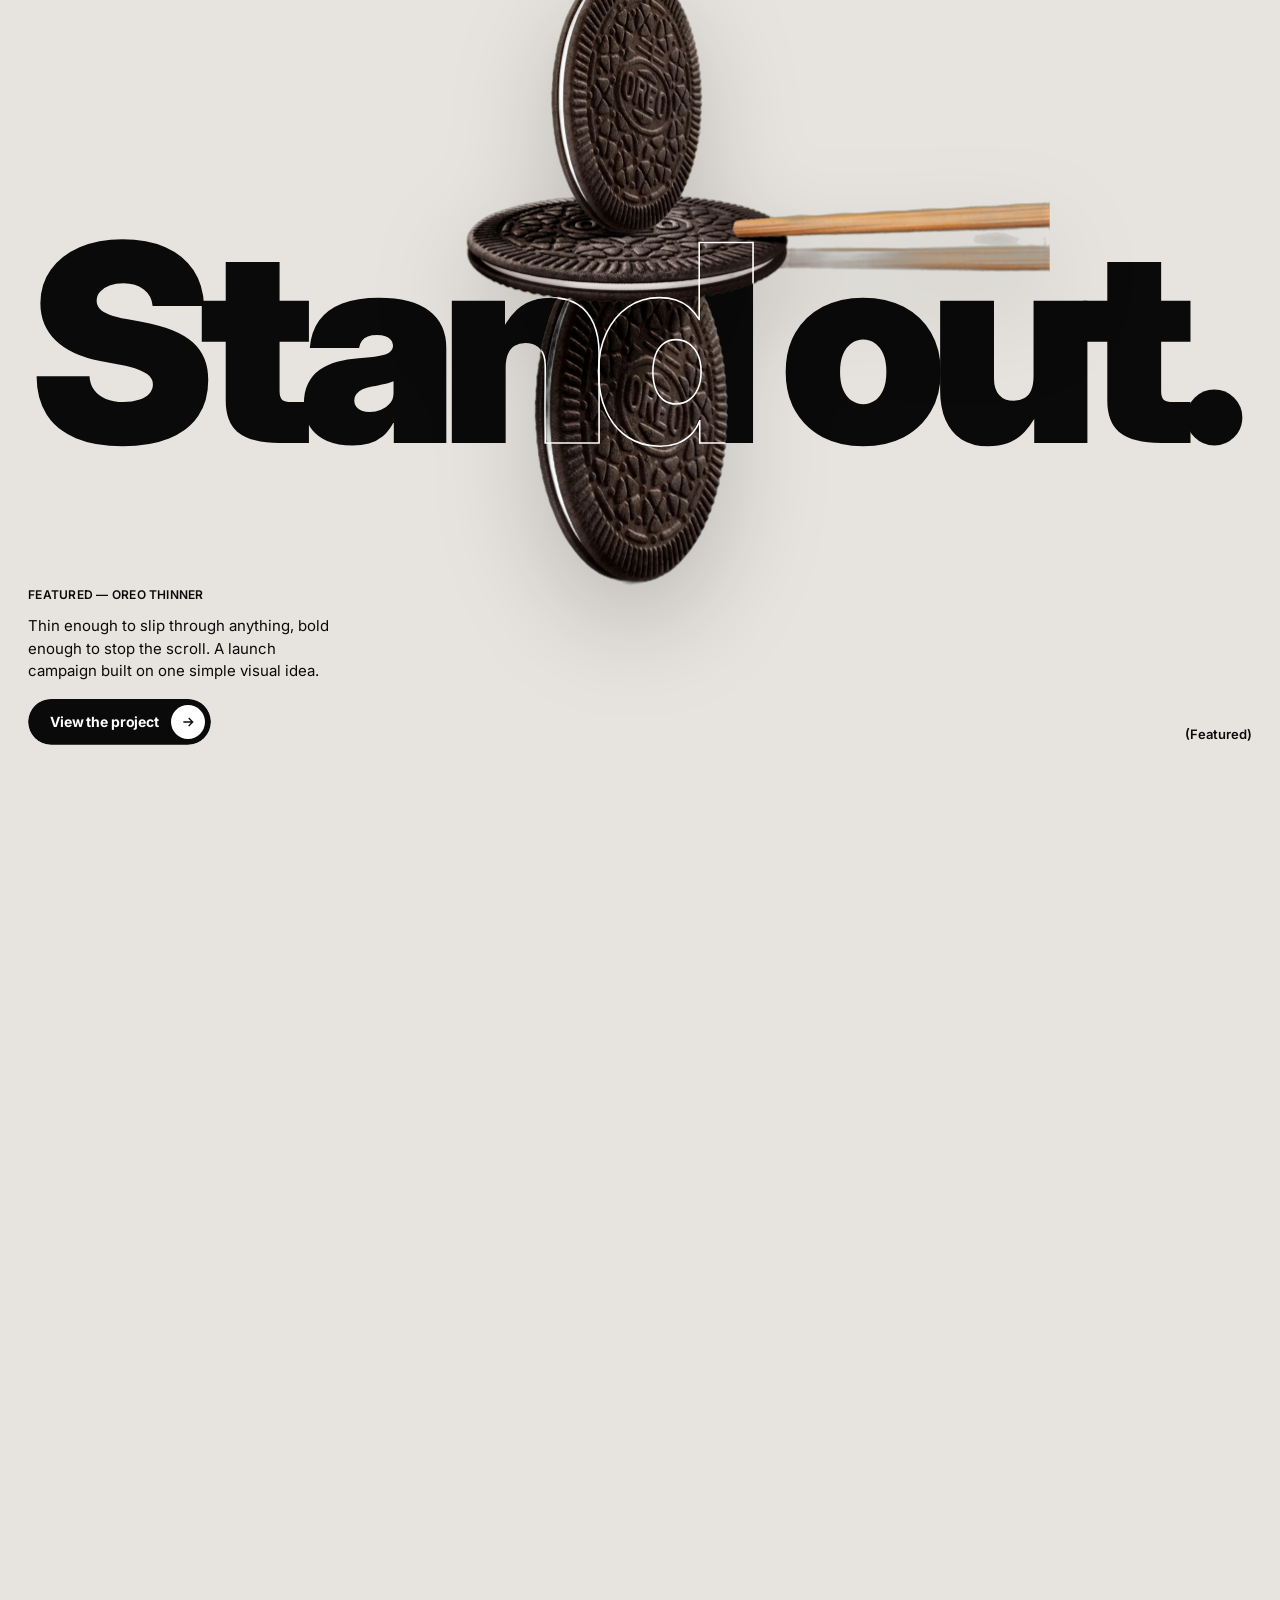
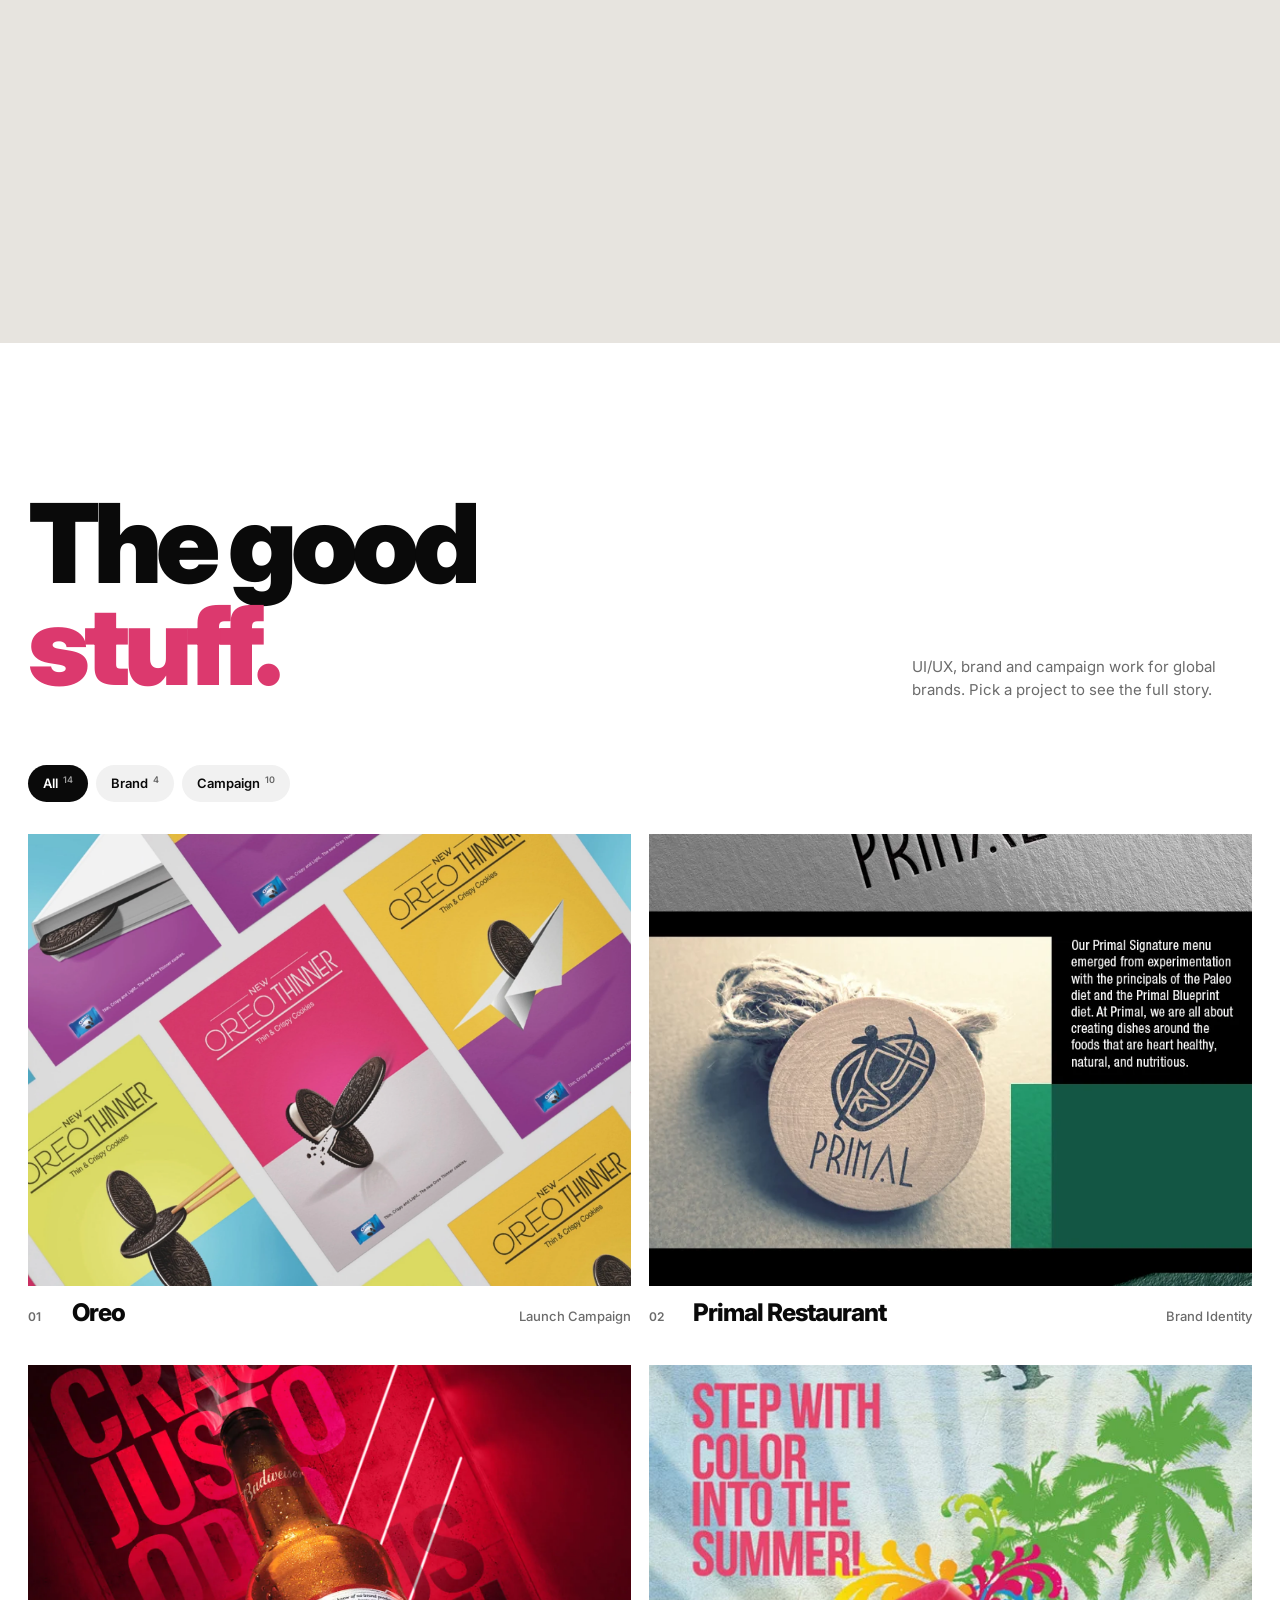
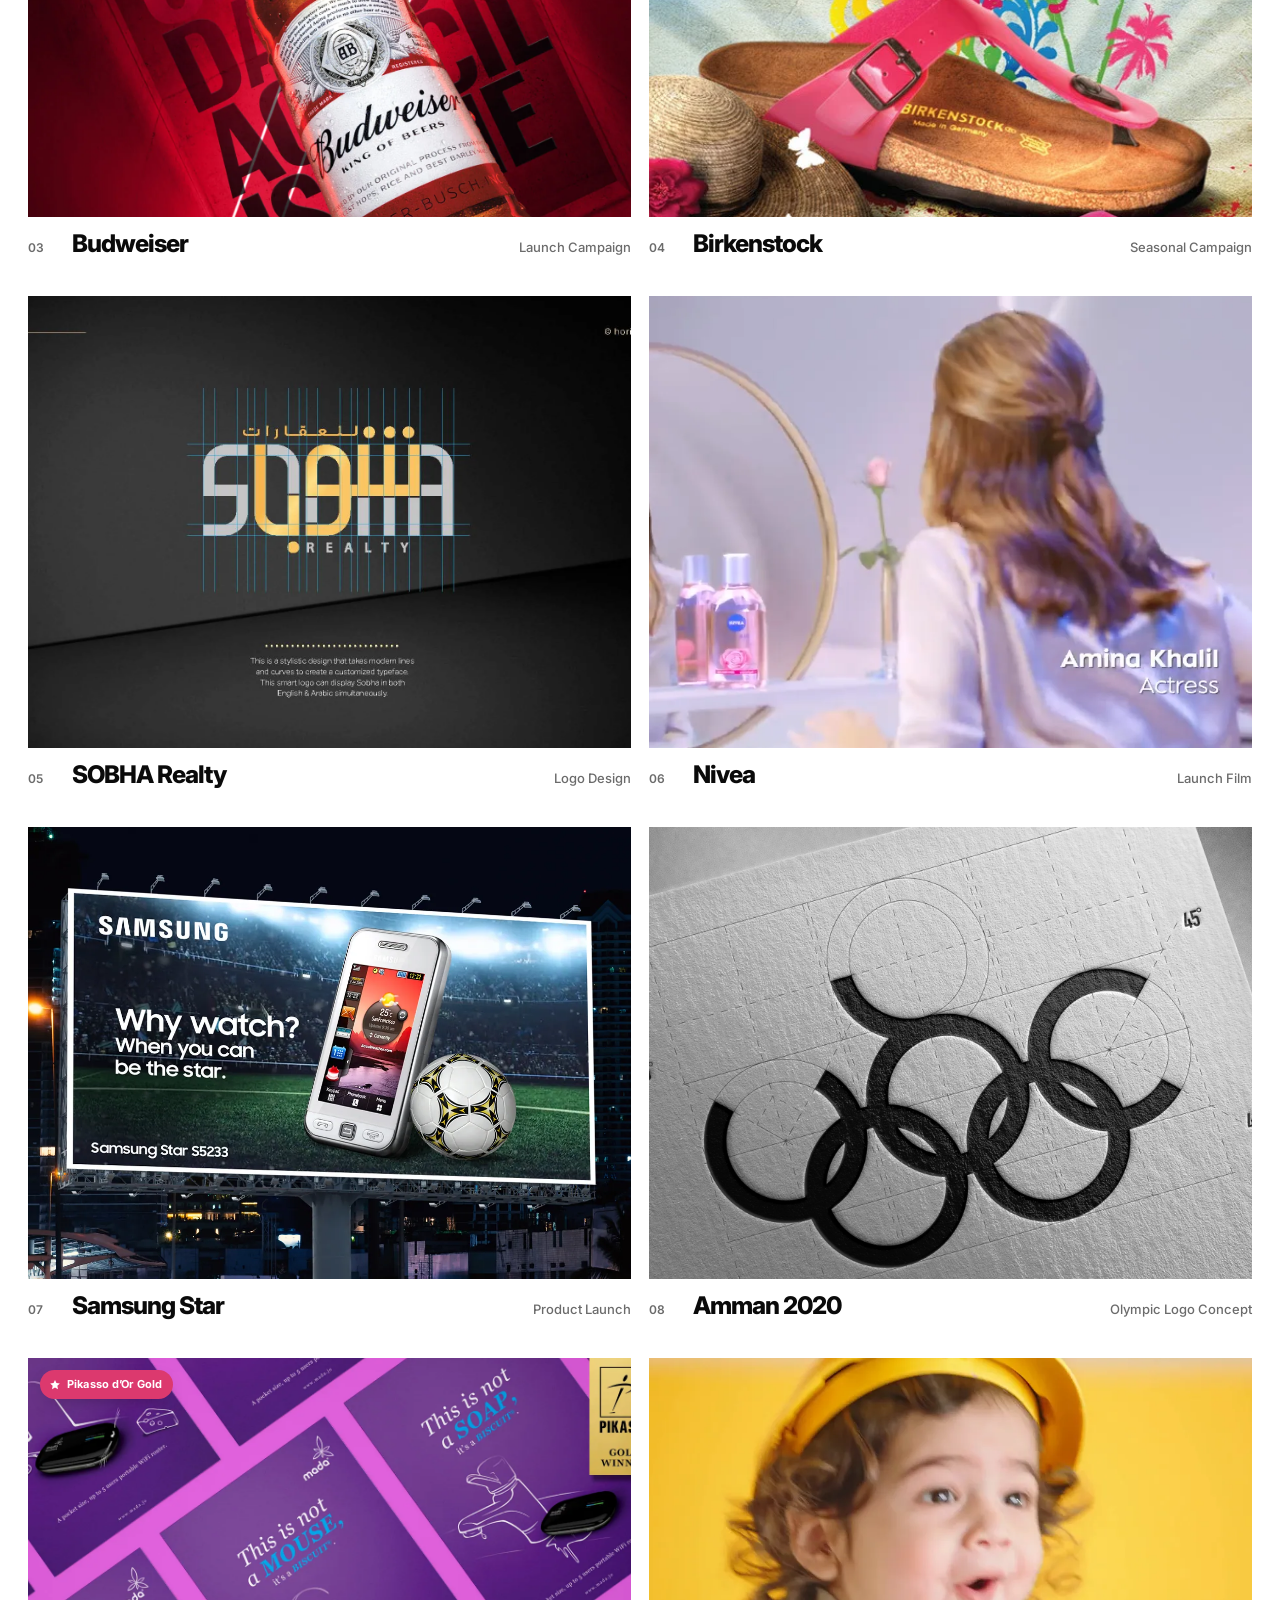
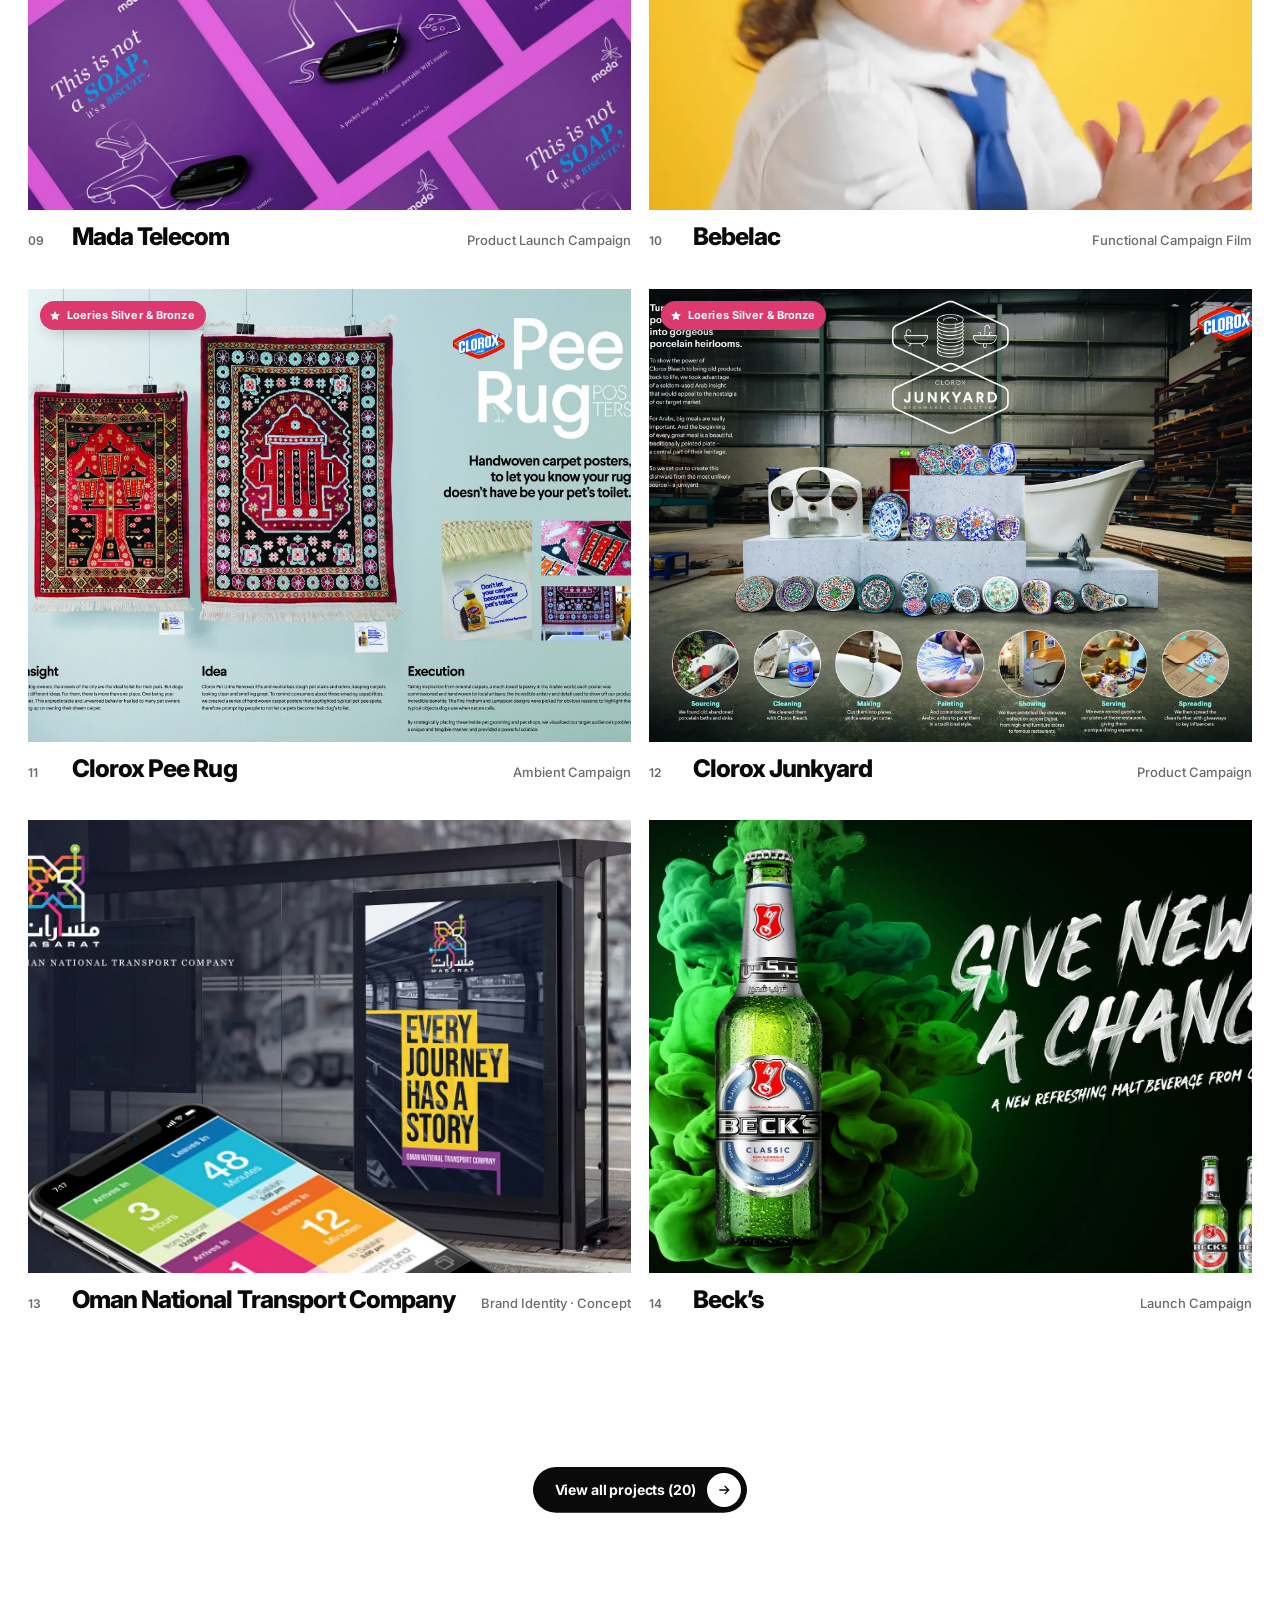
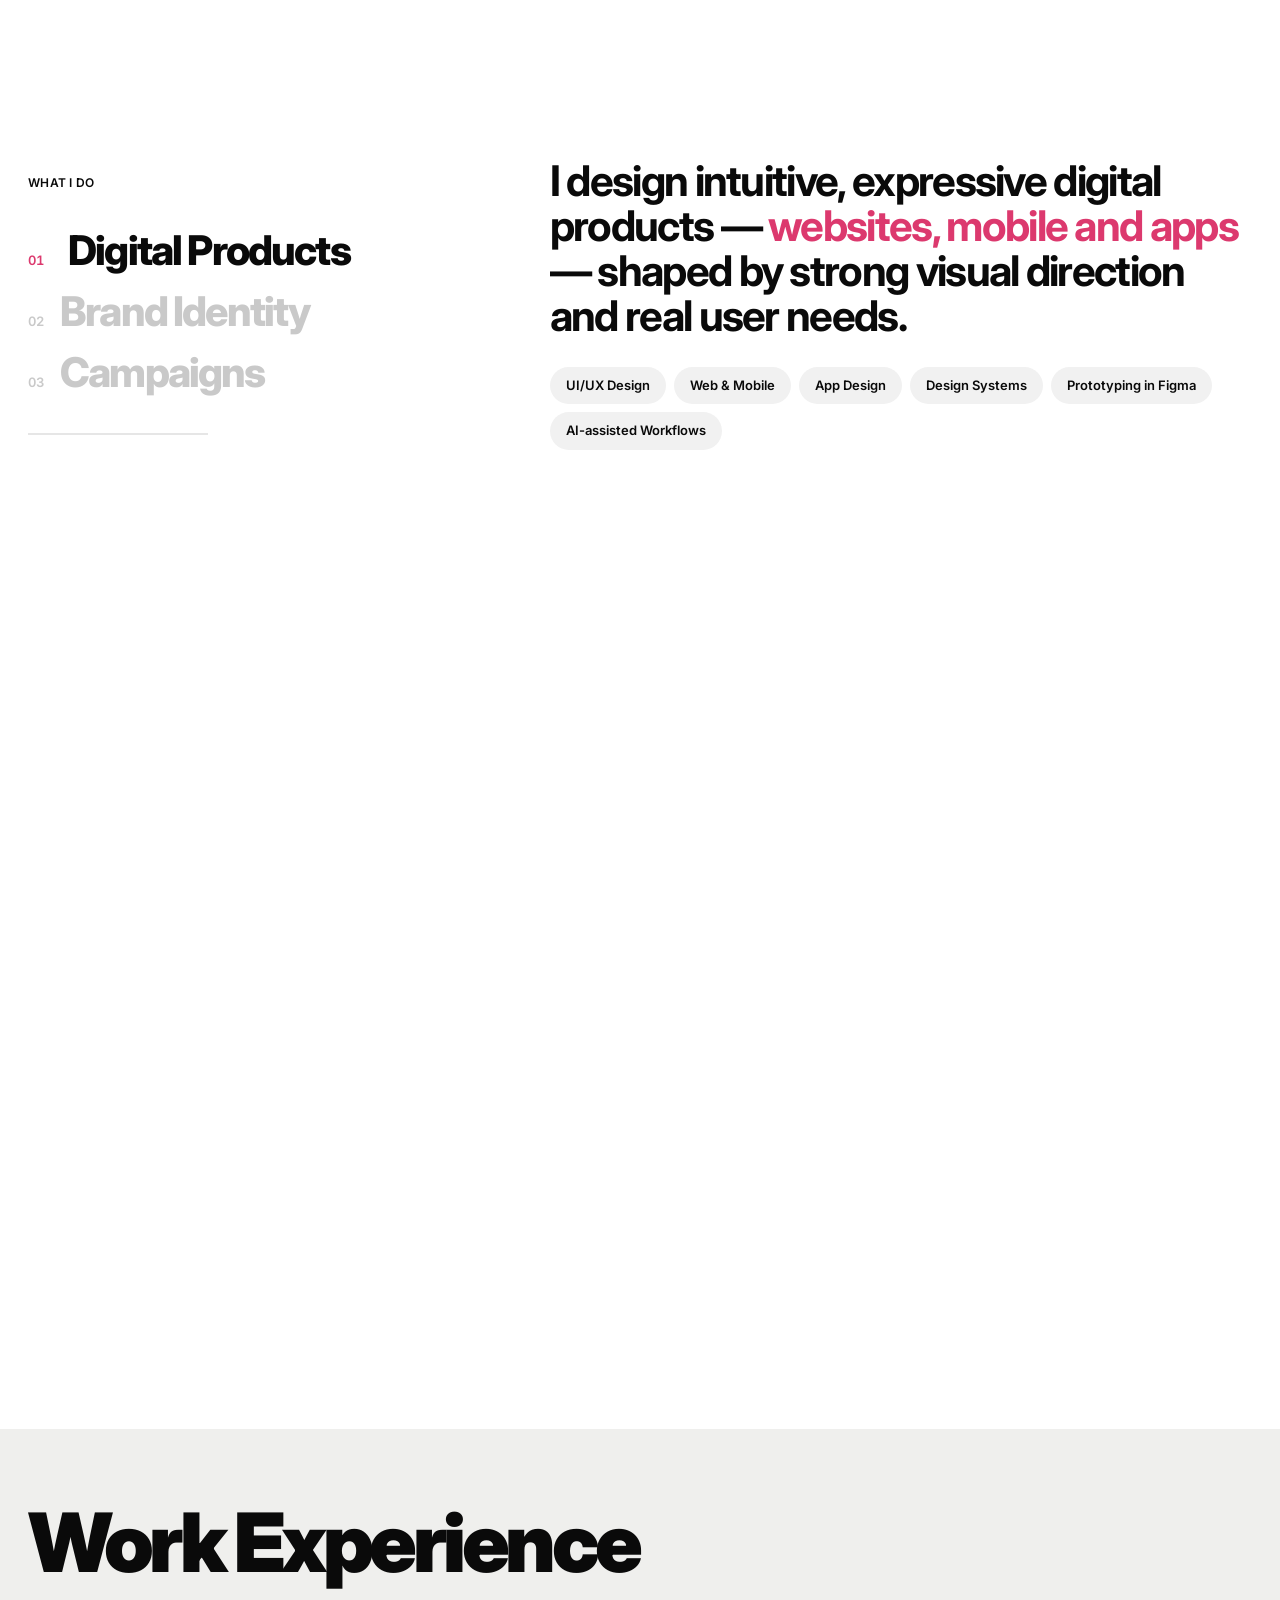
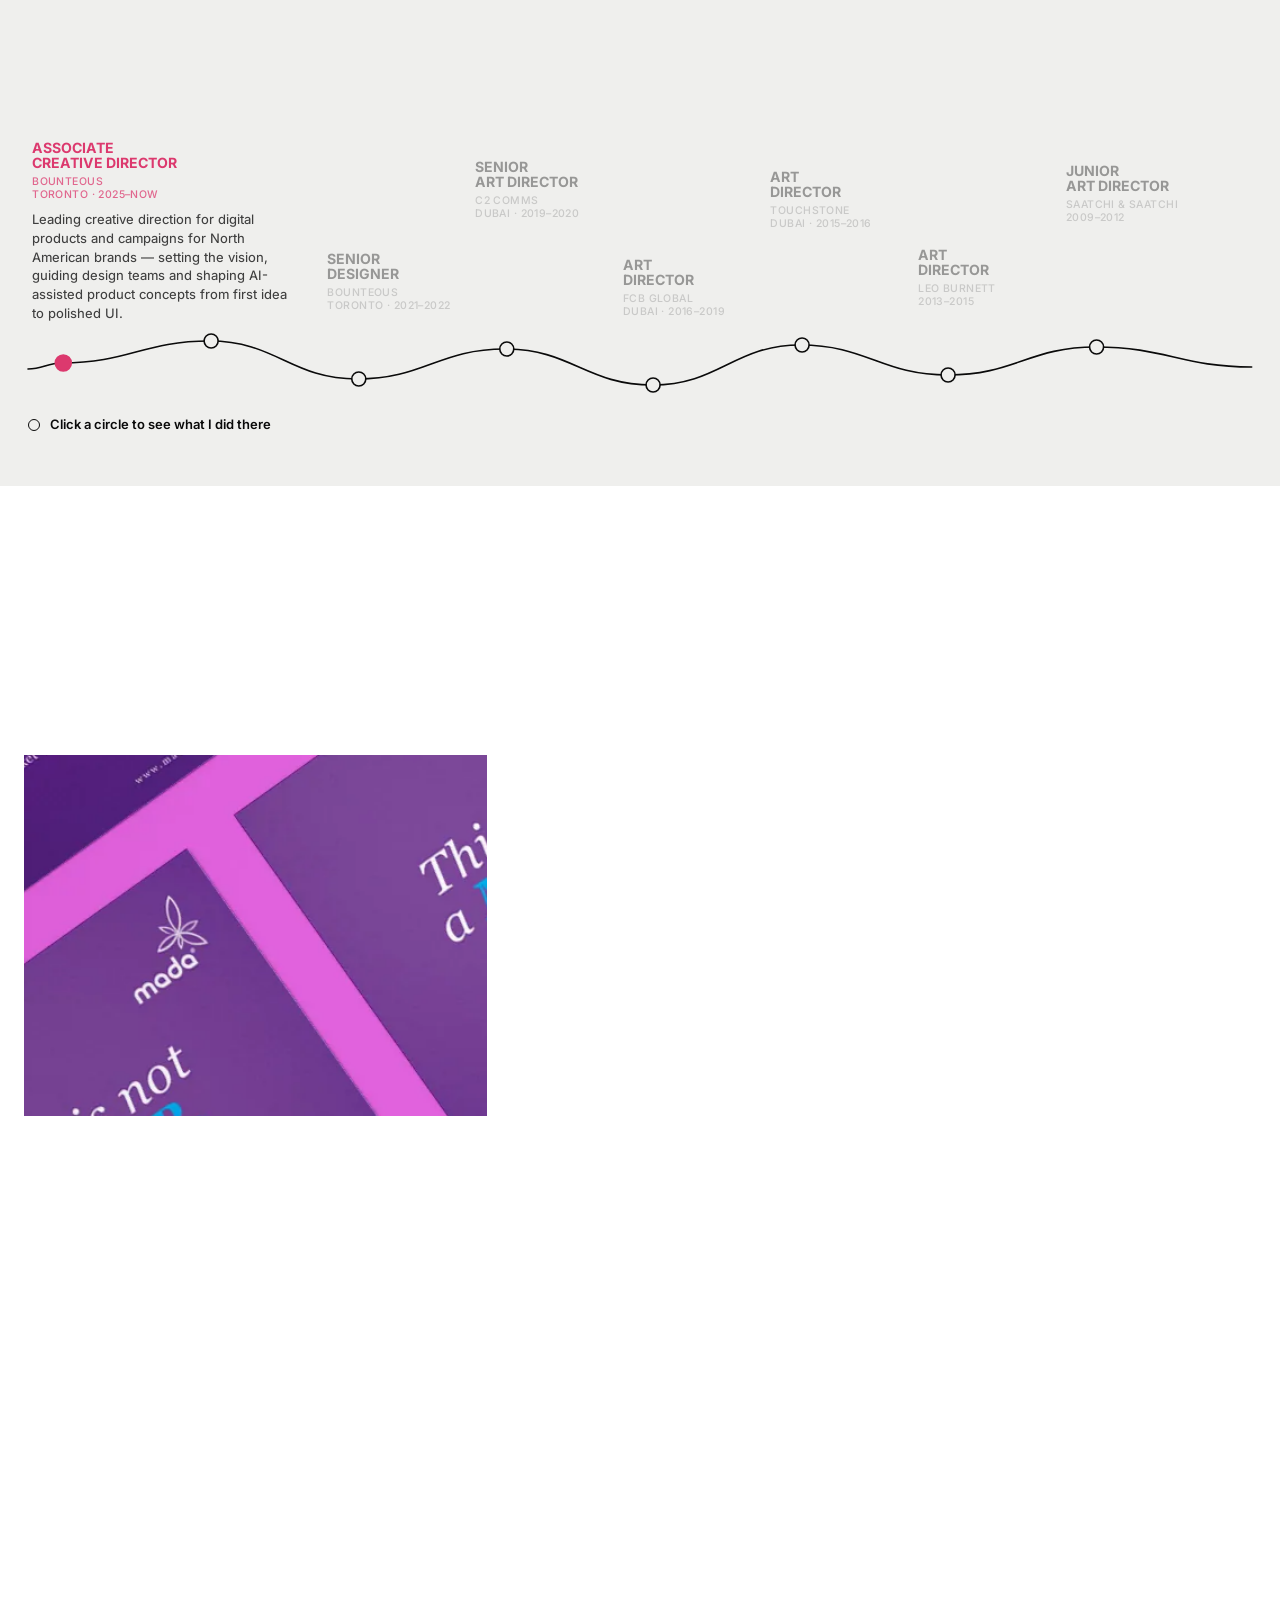
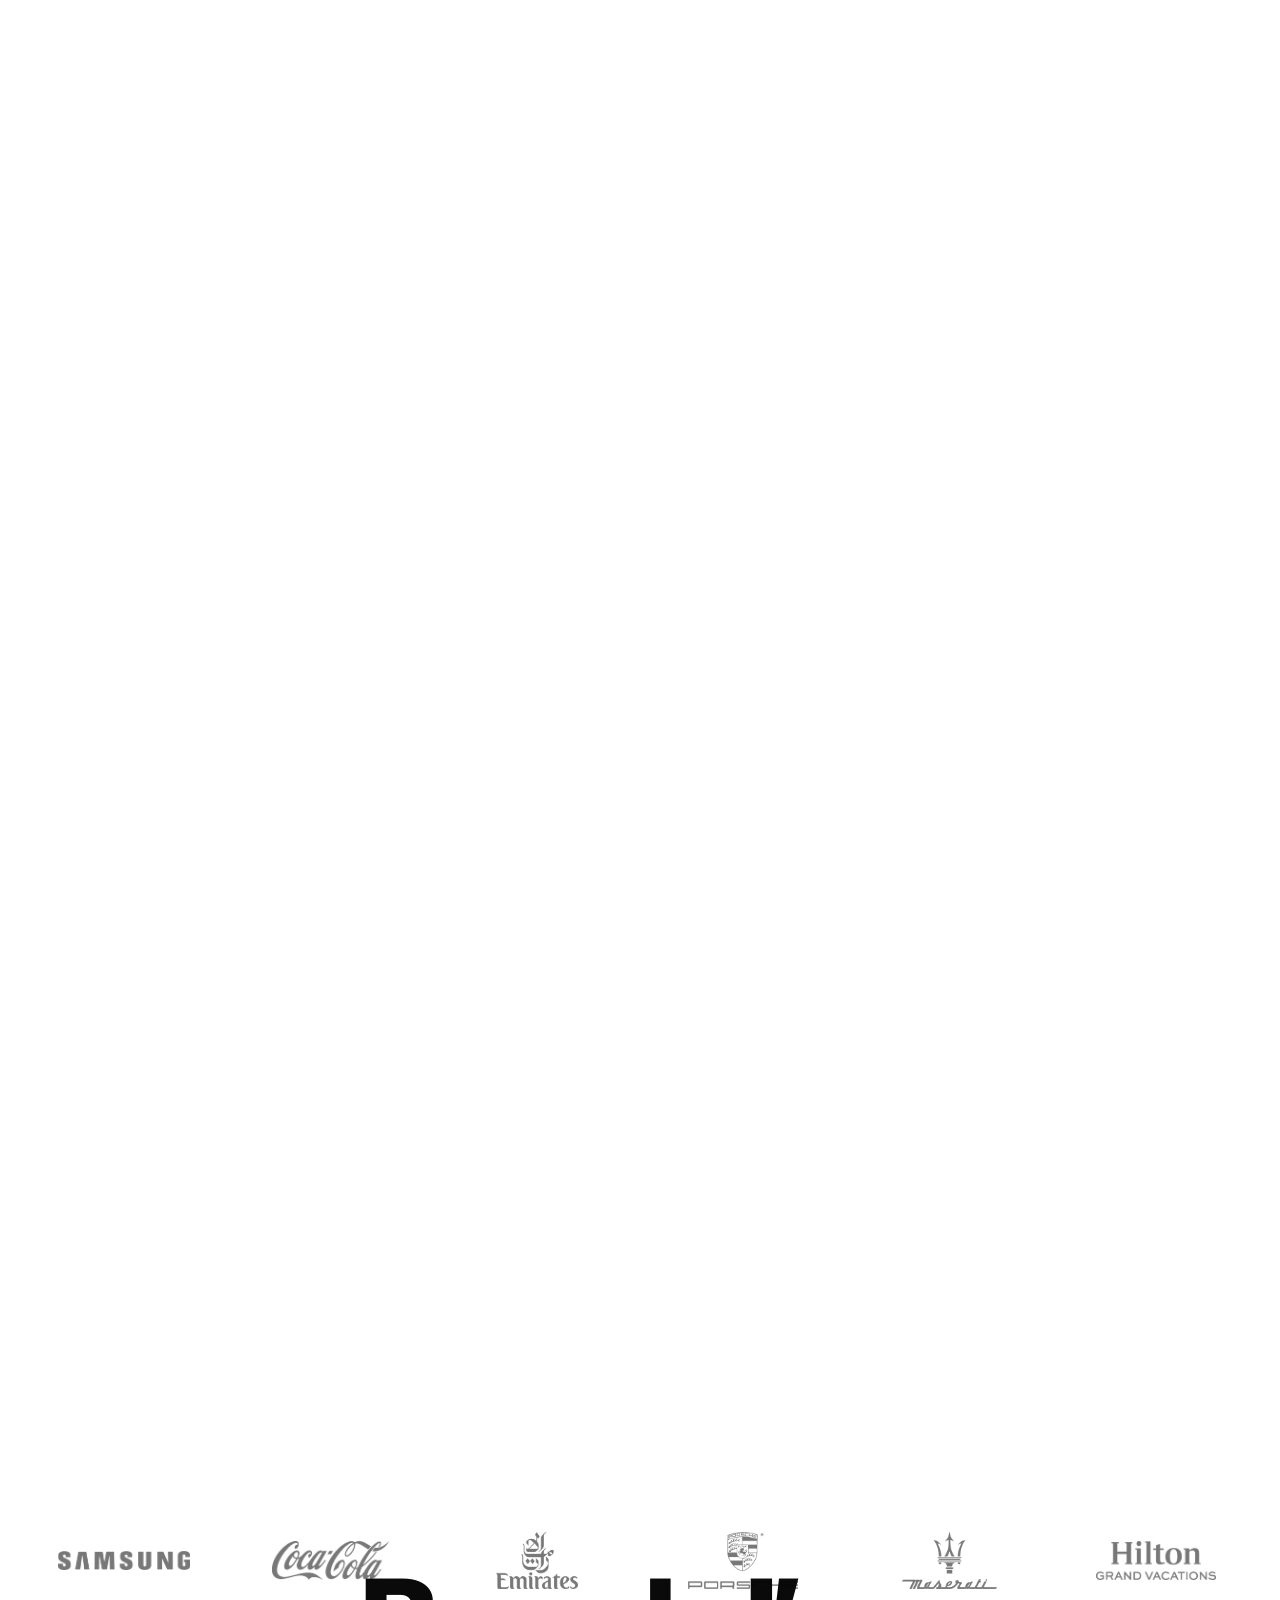
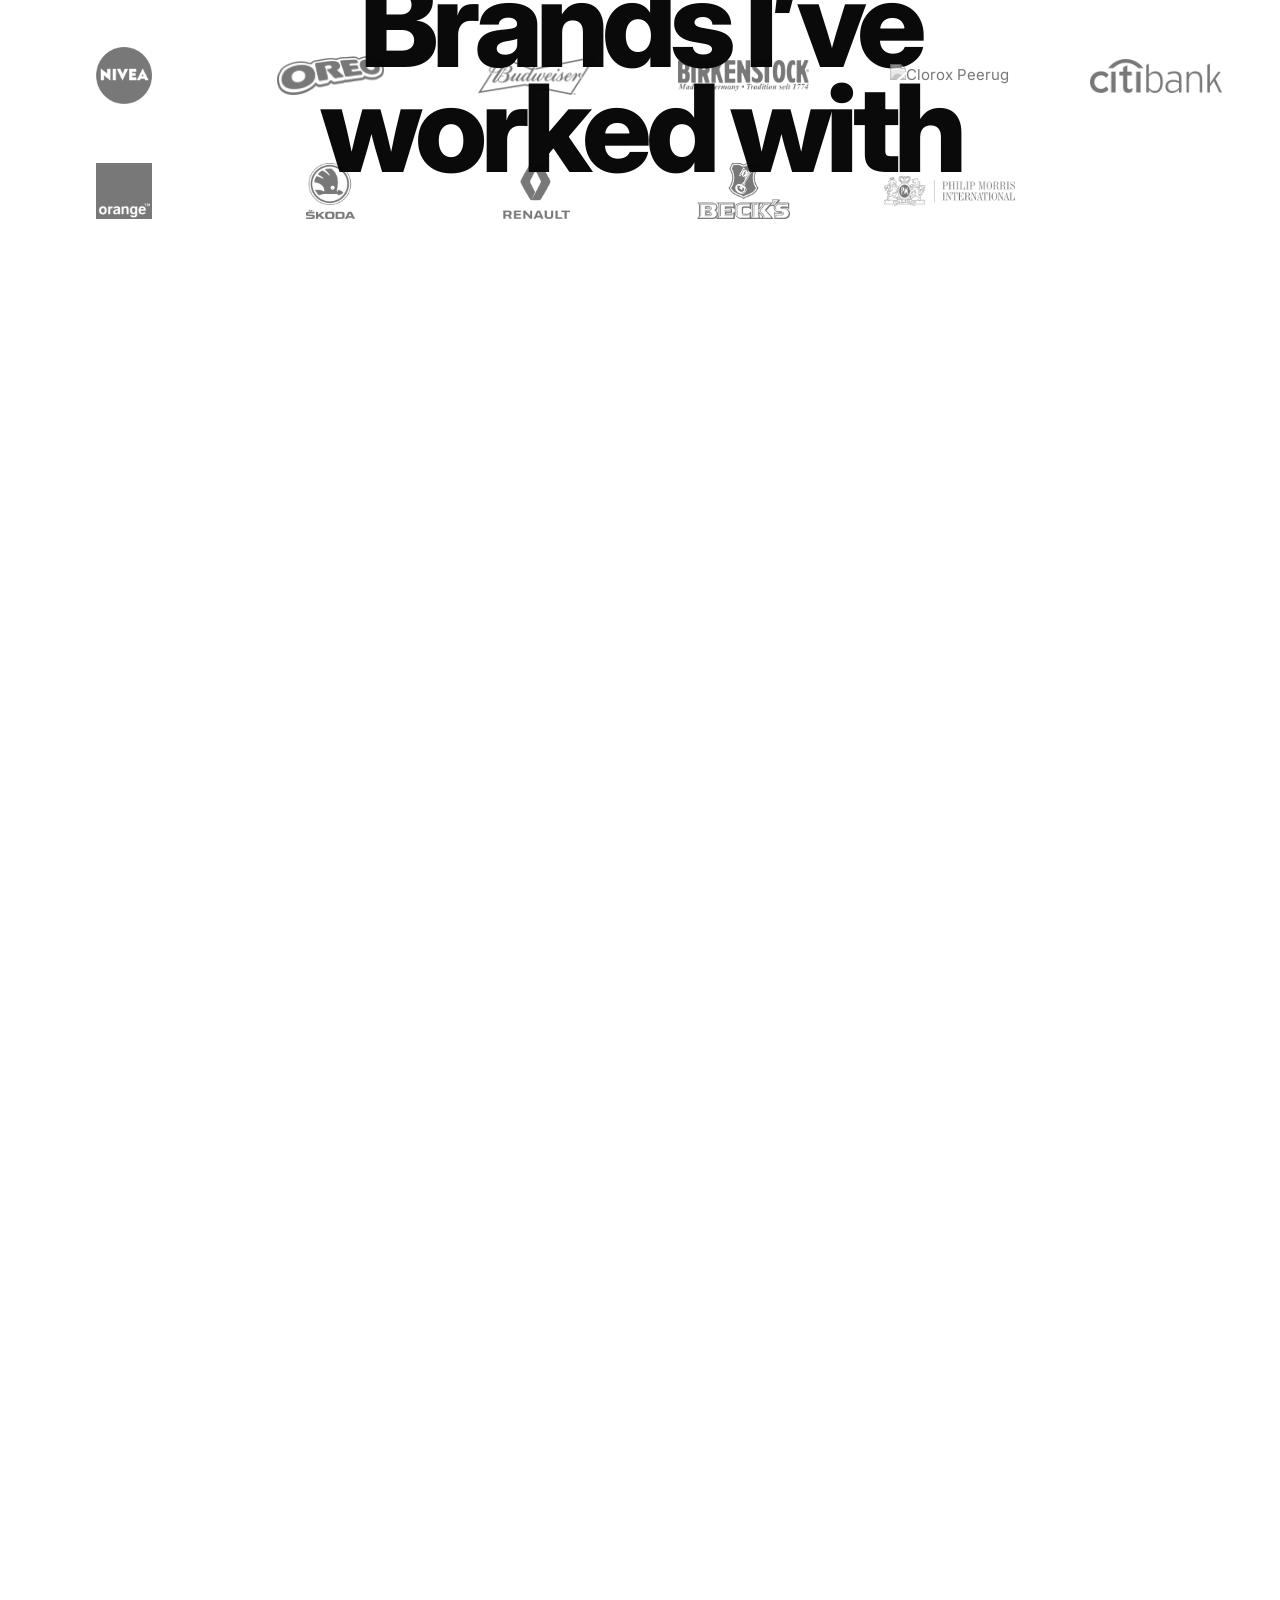
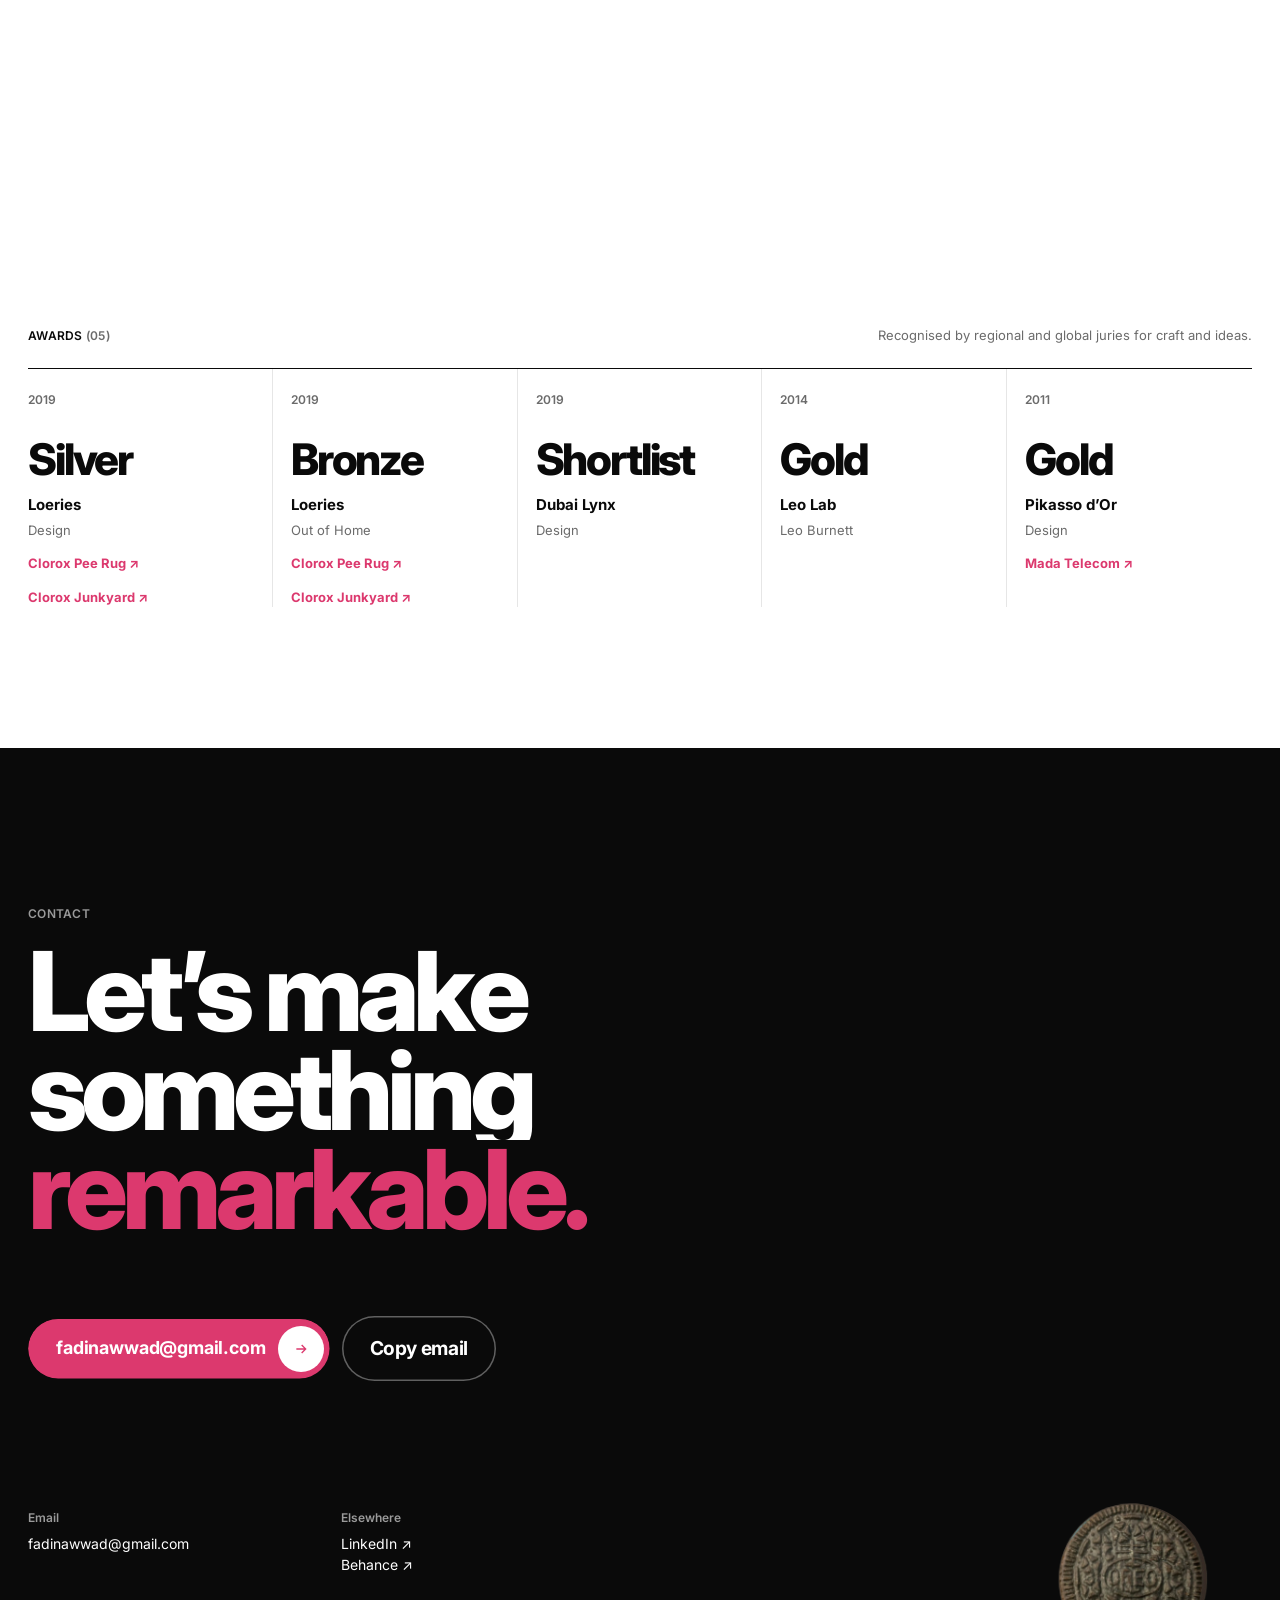
==== commit 2630cf5c: "Timeline: circles on the line, click to open on desktop, tighter spacing Each role has an empty circ" ====
--- a/index.html
+++ b/index.html
@@ -17,7 +17,7 @@
 <link rel="preconnect" href="https://fonts.googleapis.com">
 <link rel="preconnect" href="https://fonts.gstatic.com" crossorigin>
 <link href="https://fonts.googleapis.com/css2?family=Inter:opsz,wght@14..32,400..900&display=swap" rel="stylesheet">
-<link rel="stylesheet" href="css/style.css?v=1794882329">
+<link rel="stylesheet" href="css/style.css?v=1794883470">
 </head>
 <body>
 <div class="intro" aria-hidden="true"><div class="intro__name"><span>Fadi Awwad</span></div><div class="intro__count">000</div></div>
@@ -214,7 +214,7 @@
     <div class="wl__head"><h2 class="wl__title">Work Experience</h2></div>
     <div class="wl__scroll" id="wlScroll"><div class="wl__track" id="wlTrack"><svg class="wl__svg" id="wlSvg"></svg></div></div>
     <div class="wl__fade" id="wlFade"></div>
-    <div class="wl__hint"><span class="arrow">←</span> Swipe to go back in time <span class="bar"><i id="wlBar"></i></span></div>
+    <div class="wl__hint"><span class="wl__hint-d"><i></i>Click a circle to see what I did there</span><span class="arrow">←</span> <span class="wl__hint-m">Swipe to go back in time</span> <span class="bar"><i id="wlBar"></i></span></div>
     <script type="application/json" id="wlData">[{"co": "Bounteous", "role": "Associate Creative Director", "city": "Toronto", "from": 2025, "to": null, "sum": "Leading creative direction for digital products and campaigns for North American brands — setting the vision, guiding design teams and shaping AI-assisted product concepts from first idea to polished UI."}, {"co": "Bounteous", "role": "Lead Designer", "city": "Toronto", "from": 2022, "to": 2025, "sum": "Led UI/UX end to end — from user flows and wireframes to design systems and high-fidelity prototypes — mentoring designers and partnering with strategy and engineering to turn complex products into clear, accessible experiences."}, {"co": "Bounteous", "role": "Senior Designer", "city": "Toronto", "from": 2021, "to": 2022, "sum": "Brought over a decade of campaign thinking to UI/UX in Toronto, designing websites and digital experiences for enterprise clients."}, {"co": "C2 Comms", "role": "Senior Art Director", "city": "Dubai", "from": 2019, "to": 2020, "sum": "Led the creative department’s move to a digital-first approach — winning new business, growing the team and shaping cross-channel work with audience, channel and analytics insight."}, {"co": "FCB Global", "role": "Art Director", "city": "Dubai", "from": 2016, "to": 2019, "sum": "Took regional campaigns from idea to execution for brands including Oreo, Budweiser and Clorox, and led the creative for new-business pitches."}, {"co": "Touchstone", "role": "Art Director", "city": "Dubai", "from": 2015, "to": 2016, "sum": "Owned campaigns from first concept to final adaptation, including event branding and marketing materials, always on tight deadlines."}, {"co": "Leo Burnett", "role": "Art Director", "city": "", "from": 2013, "to": 2015, "sum": "Created and directed online films and TVCs for local and global brands that lifted awareness and sales, and guided the creative team from layout to production."}, {"co": "Saatchi & Saatchi", "role": "Junior Art Director", "city": "", "from": 2009, "to": 2012, "sum": "Started my career revamping a client’s brand identity and designing its launch campaign, plus launch work for Samsung."}]</script>
   </section>
 
@@ -650,6 +650,6 @@
 </div>
 
 <script src="https://unpkg.com/lenis@1.1.20/dist/lenis.min.js"></script>
-<script src="js/main.js?v=1794882329"></script>
+<script src="js/main.js?v=1794883470"></script>
 </body>
 </html>
--- a/css/style.css
+++ b/css/style.css
@@ -1013,3 +1013,21 @@
   }
   @keyframes wlNudge { 0%,100% { transform:translateX(0); } 50% { transform:translateX(-7px); } }
   @media (prefers-reduced-motion: reduce) { .wl__hint .arrow { animation:none; } .wl:not(.is-in) .wl__item { opacity:1; transform:none; } }
+
+/* timeline circles: empty on the line, pink when that role is open */
+.wl__svg .wl__node { pointer-events:auto; cursor:pointer; transition: opacity .4s var(--d, 0s); }
+.wl__node .hit { fill:transparent; }
+.wl__node .o { fill:var(--panel); stroke:var(--fg); stroke-width:1.6; transition: fill .25s, stroke .25s, r .25s; }
+.wl__node:hover .o { r:9; }
+.wl__node.is-on .o { fill:var(--accent); stroke:var(--accent); r:8; }
+.wl:not(.is-in) .wl__node { opacity:0; }
+.wl__node.is-ahead { opacity:0; pointer-events:none; }
+.wl__hint-d { display:none; }
+@media (min-width: 901px) {
+  .wl .wl__scroll { margin-top:0; }
+  .wl__hint { display:flex; align-items:center; gap:10px; padding:4px var(--pad) 0; font-size:13px; font-weight:600; }
+  .wl__hint .arrow, .wl__hint .bar, .wl__hint-m { display:none; }
+  .wl__hint-d { display:inline-flex; align-items:center; gap:10px; }
+  .wl__hint-d i { width:12px; height:12px; border-radius:50%; border:1.6px solid var(--fg); display:inline-block; }
+}
+.wl__node, .wl__node:focus { outline:none; }
